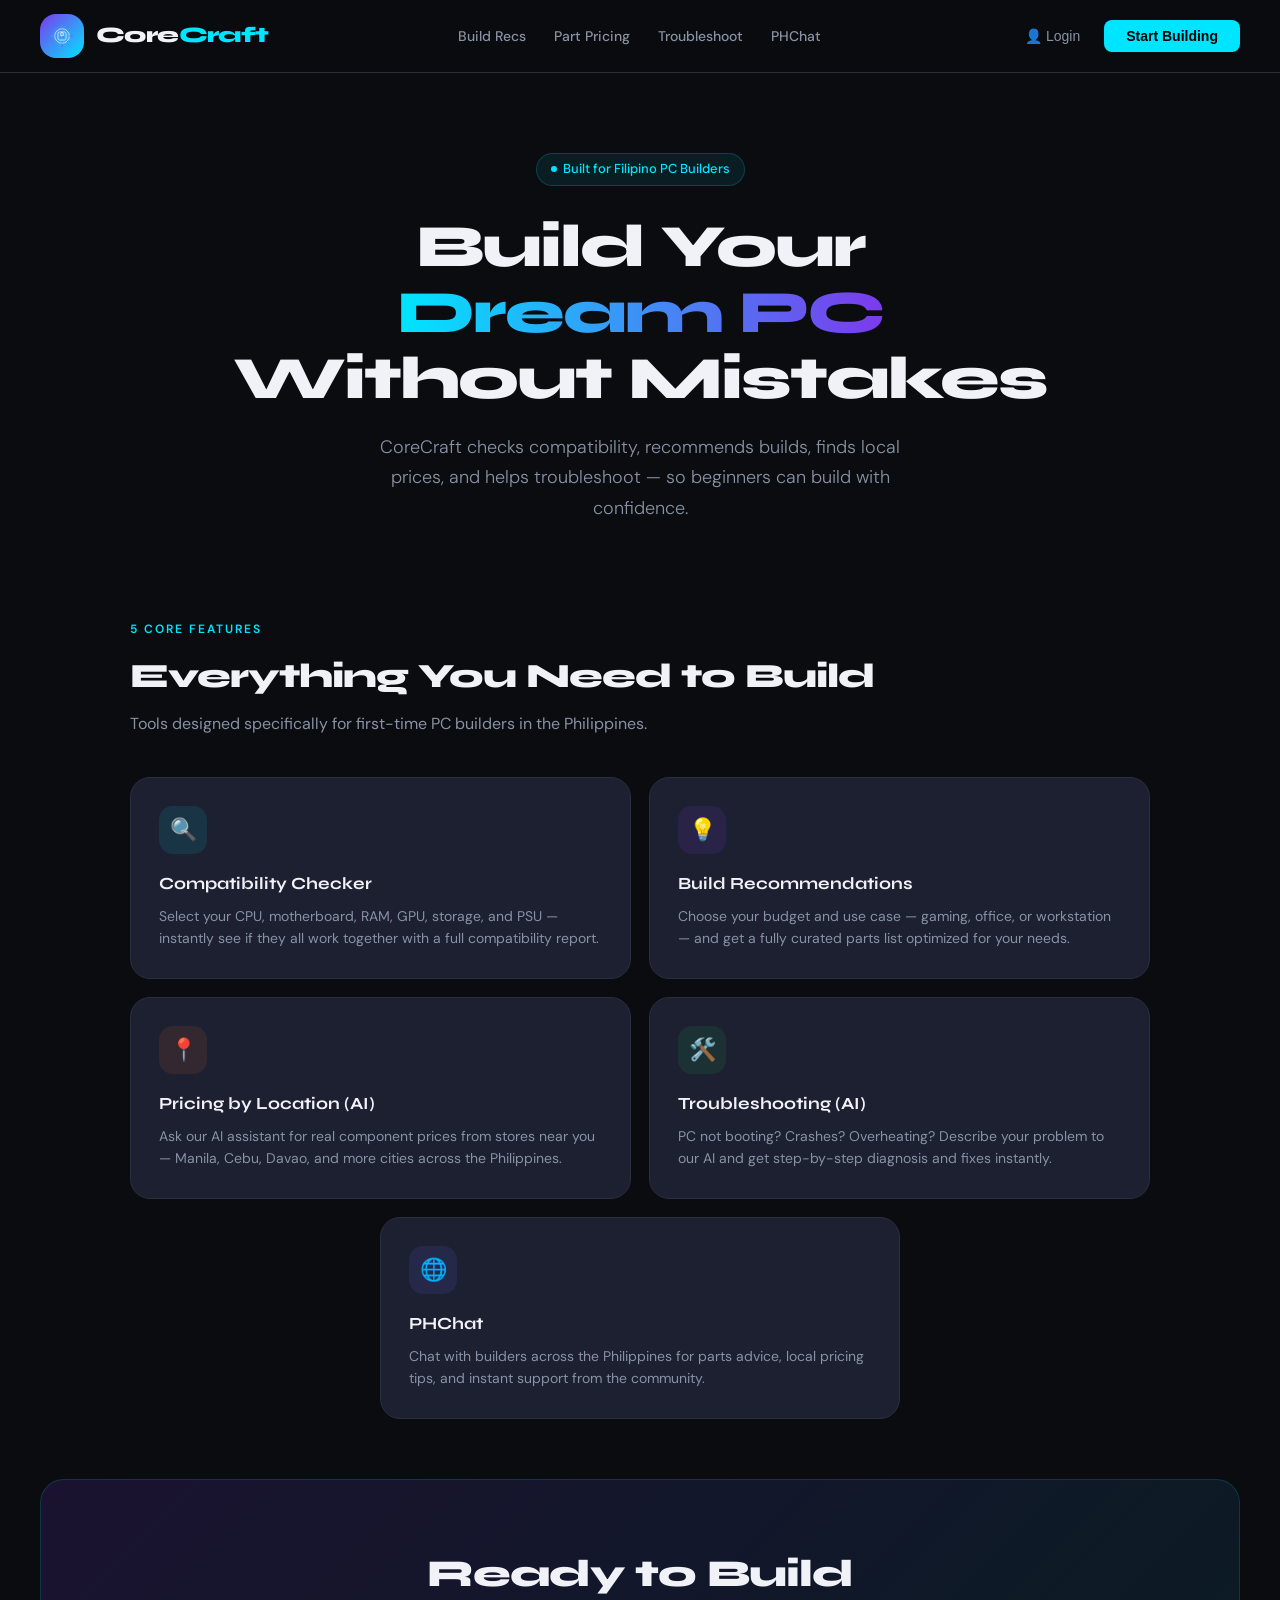
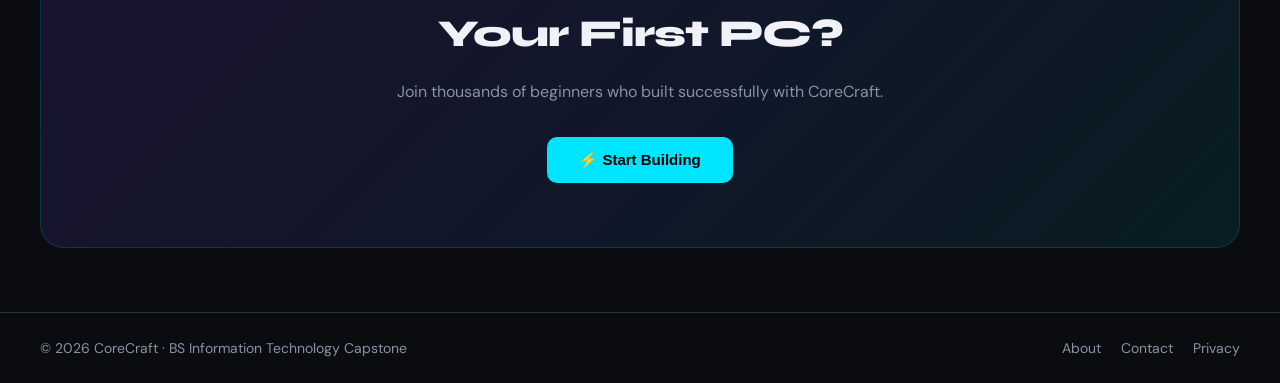
==== Ipeh/index.html @ 80417d63 "initial commit" ====
<!DOCTYPE html>
<html lang="en">
<head>
  <meta charset="UTF-8"/>
  <meta name="viewport" content="width=device-width, initial-scale=1.0"/>
  <title>CoreCraft — Build Your Dream PC</title>
  <link href="https://fonts.googleapis.com/css2?family=Syne:wght@400;600;700;800&family=DM+Sans:wght@300;400;500;600;700&display=swap" rel="stylesheet"/>
  <style>
    *,*::before,*::after{box-sizing:border-box;margin:0;padding:0}
    :root{
      --bg:#0a0c10;--bg2:#1c2030;--bg3:#111827;--bg4:#0f1421;
      --border:#2a2f3e;--cyan:#00e5ff;--purple:#7c3aed;
      --orange:#ff6b35;--green:#22c55e;--text:#f0f2f8;--muted:#8892a4;
    }
    html{scroll-behavior:smooth}
    body{font-family:'DM Sans',sans-serif;background:var(--bg);color:var(--text);min-height:100vh;line-height:1.6;-webkit-text-size-adjust:100%;overflow-x:hidden}

    /* NAV */
    nav{position:sticky;top:0;z-index:50;display:flex;align-items:center;justify-content:space-between;padding:14px 40px;border-bottom:1px solid var(--border);background:rgba(10,12,16,.95);backdrop-filter:blur(20px);-webkit-backdrop-filter:blur(20px)}
    .logo{display:flex;align-items:center;gap:12px;cursor:pointer;text-decoration:none}
    .logo-icon{width:44px;height:44px;border-radius:16px;background:linear-gradient(135deg,var(--purple),var(--cyan));display:flex;align-items:center;justify-content:center;flex-shrink:0}
    .logo-icon svg{width:26px;height:26px}
    .login-logo-icon svg{width:36px;height:36px}
    .logo-text{font-family:'Syne',sans-serif;font-weight:800;font-size:22px;letter-spacing:-.6px;color:var(--text)}
    .logo-text span{color:var(--cyan)}
    nav ul{display:flex;gap:28px;list-style:none}
    nav ul a{color:var(--muted);font-size:14px;font-weight:500;text-decoration:none;transition:color .2s, border-color .2s;cursor:pointer;padding-bottom:6px;border-bottom:2px solid transparent}
    nav ul a:hover{color:var(--text);border-bottom-color:var(--cyan)}
    .nav-actions{display:flex;align-items:center;gap:10px}
    .btn-login{display:flex;align-items:center;gap:6px;color:var(--muted);font-size:14px;font-weight:500;padding:8px 14px;border-radius:8px;background:none;border:none;cursor:pointer;transition:all .2s;white-space:nowrap;position:relative}
    .btn-login:hover{background:#1a1c24;color:var(--text);border-bottom:2px solid var(--cyan)}
    .btn-start{background:var(--cyan);color:#000;font-size:14px;font-weight:600;padding:8px 22px;border-radius:8px;border:none;cursor:pointer;transition:opacity .2s;white-space:nowrap}
    .btn-start:hover{opacity:.9}
    .user-dropdown{position:relative;display:none}
    .user-dropdown.visible{display:flex;align-items:center}
    .user-pill{display:flex;align-items:center;gap:8px;background:rgba(0,229,255,.08);border:1px solid rgba(0,229,255,.2);border-radius:999px;padding:6px 14px 6px 8px;cursor:pointer;transition:all .2s;font-size:14px;font-weight:500;color:var(--cyan);font-family:'DM Sans',sans-serif}
    .user-pill:hover{background:rgba(0,229,255,.15)}
    .user-avatar{width:26px;height:26px;border-radius:50%;background:linear-gradient(135deg,var(--purple),var(--cyan));display:flex;align-items:center;justify-content:center;font-size:12px;font-weight:700;color:#fff;flex-shrink:0}
    .dropdown-menu{position:absolute;top:calc(100% + 10px);right:0;background:var(--bg2);border:1px solid var(--border);border-radius:14px;padding:8px;min-width:200px;z-index:200;box-shadow:0 8px 32px rgba(0,0,0,.4)}
    .dropdown-menu.hidden{display:none}
    .dropdown-header{padding:12px 14px 10px;border-bottom:1px solid var(--border);margin-bottom:6px}
    .dropdown-name{font-weight:700;font-size:14px;color:var(--text)}
    .dropdown-email{font-size:12px;color:var(--muted);margin-top:2px}
    .dropdown-item{display:flex;align-items:center;gap:10px;padding:10px 14px;border-radius:8px;cursor:pointer;font-size:14px;font-weight:500;color:var(--text);background:none;border:none;width:100%;text-align:left;transition:background .2s;font-family:'DM Sans',sans-serif}
    .dropdown-item:hover{background:rgba(255,255,255,.06)}
    .dropdown-item.logout{color:#f87171}
    .dropdown-item.logout:hover{background:rgba(248,113,113,.08)}
    .hamburger{display:none;flex-direction:column;gap:5px;cursor:pointer;background:none;border:none;padding:4px}
    .hamburger span{display:block;width:22px;height:2px;background:var(--text);border-radius:2px;transition:all .3s}
    .mobile-menu{display:none;position:fixed;top:61px;left:0;right:0;bottom:0;background:rgba(10,12,16,.98);z-index:49;flex-direction:column;padding:24px;gap:8px;overflow-y:auto}
    .mobile-menu.open{display:flex}
    .mobile-menu a{color:var(--text);font-size:18px;font-weight:600;padding:14px 0;border-bottom:1px solid var(--border);text-decoration:none;cursor:pointer}
    .mobile-menu-actions{display:flex;gap:10px;margin-top:16px;flex-direction:column}
    .mobile-menu-actions .btn-login{justify-content:center;border:1px solid var(--border);width:100%}
    .mobile-menu-actions .btn-start{width:100%;text-align:center;padding:14px;font-size:16px}
    /* Mobile signed-in button (matches desktop pill) */
    .mobile-signed-btn{display:flex;align-items:center;gap:10px;background:rgba(0,229,255,.08);border:1px solid rgba(0,229,255,.2);border-radius:999px;padding:8px 12px;color:var(--cyan);font-weight:600;cursor:pointer}
    .mobile-signed-avatar{width:32px;height:32px;border-radius:8px;display:flex;align-items:center;justify-content:center;color:#fff;font-weight:700}
    /* Mobile account area styles */
    .mobile-user-header{display:flex;align-items:center;gap:12px;margin:8px 0 14px}
    .mobile-user-avatar{width:40px;height:40px;border-radius:10px;display:flex;align-items:center;justify-content:center;font-weight:700;color:#fff;flex-shrink:0}
    .mobile-user-name{font-weight:700;color:var(--text);font-size:15px}
    .mobile-user-sub{font-size:13px;color:var(--muted)}
    .mobile-user-link{display:block;color:var(--text);font-weight:600;padding:12px 0;border-bottom:1px solid var(--border);text-decoration:none;cursor:pointer}

    /* PAGES */
    .page{display:none}
    .page.active{display:block}
    #page-login{display:none}
    #page-login.active{display:flex}

    /* FOOTER */
    footer{border-top:1px solid var(--border);padding:24px 40px;display:flex;justify-content:space-between;align-items:center;flex-wrap:wrap;gap:12px}
    footer span{color:var(--muted);font-size:14px}
    .footer-links{display:flex;gap:20px;flex-wrap:wrap}
    .footer-links a{color:var(--muted);font-size:14px;text-decoration:none;transition:color .2s}
    .footer-links a:hover{color:var(--text)}

    /* HELPERS */
    .label-tag{font-size:12px;font-weight:600;letter-spacing:2px;color:var(--cyan);text-transform:uppercase;margin-bottom:10px}
    .section-title{font-family:'Syne',sans-serif;font-size:34px;font-weight:800;letter-spacing:-1px;margin-bottom:8px}
    .section-sub{color:var(--muted);font-size:16px;margin-bottom:40px}
    .back-link{color:var(--cyan);font-size:14px;font-weight:500;text-decoration:none;display:inline-flex;align-items:center;gap:6px;transition:color .2s;background:none;border:none;cursor:pointer}
    .back-link:hover{color:var(--text)}
    .card{background:var(--bg2);border:1px solid var(--border);border-radius:20px;transition:border-color .2s}
    .card:hover{border-color:rgba(0,229,255,.3)}
    .badge{display:inline-flex;align-items:center;gap:6px;background:rgba(0,229,255,.08);border:1px solid rgba(0,229,255,.2);color:var(--cyan);padding:5px 14px;border-radius:999px;font-size:13px;font-weight:500}
    .pulse{width:6px;height:6px;background:var(--cyan);border-radius:50%;animation:pulse 1.5s infinite;flex-shrink:0}
    @keyframes pulse{0%,100%{opacity:1}50%{opacity:.4}}
    .grid-2{display:grid;grid-template-columns:1fr 1fr;gap:18px}
    .grid-3{display:grid;grid-template-columns:1fr 1fr 1fr;gap:12px}
    .section-wrap{padding:30px 40px 60px;max-width:1100px;margin:0 auto}

    /* HOME */
    .hero{padding:80px 40px 60px;text-align:center;position:relative;overflow:hidden}
    .hero-title{font-family:'Syne',sans-serif;font-size:60px;font-weight:800;line-height:1.1;letter-spacing:-2px;margin-bottom:20px}
    .hero-title .gradient{background:linear-gradient(90deg,var(--cyan),var(--purple));-webkit-background-clip:text;-webkit-text-fill-color:transparent;background-clip:text}
    .hero-sub{color:var(--muted);font-size:18px;font-weight:300;max-width:560px;margin:0 auto 36px;line-height:1.7}
    .hero-actions{display:flex;gap:14px;justify-content:center;flex-wrap:wrap;margin-bottom:64px}
    .btn-primary{background:var(--cyan);color:#000;padding:14px 32px;border-radius:10px;font-weight:700;font-size:15px;border:none;cursor:pointer;display:inline-flex;align-items:center;gap:8px;transition:opacity .2s}
    .btn-primary:hover{opacity:.88}
    .btn-secondary{background:transparent;color:var(--text);padding:14px 32px;border-radius:10px;font-weight:600;font-size:15px;border:1px solid var(--border);cursor:pointer;transition:all .2s}
    .btn-secondary:hover{border-color:var(--cyan);color:var(--cyan)}
    .stats-grid{display:grid;grid-template-columns:repeat(4,1fr);gap:10px;max-width:800px;margin:0 auto}
    .stat-card{background:var(--bg2);border:1px solid var(--border);border-radius:14px;padding:20px;text-align:left}
    .stat-num{font-family:'Syne',sans-serif;font-size:26px;font-weight:800;color:var(--cyan)}
    .stat-label{color:var(--muted);font-size:13px;margin-top:2px}
    .feature-card{background:var(--bg2);border:1px solid var(--border);border-radius:20px;padding:28px;transition:border-color .2s;text-decoration:none;display:block;color:inherit}
    .feature-card:hover{border-color:rgba(0,229,255,.3)}
    .feature-icon{width:48px;height:48px;border-radius:14px;display:flex;align-items:center;justify-content:center;font-size:22px;margin-bottom:16px;flex-shrink:0}
    .feature-title{font-family:'Syne',sans-serif;font-size:17px;font-weight:700;margin-bottom:8px;color:var(--text)}
    .feature-desc{color:var(--muted);font-size:14px;line-height:1.6}
    .cta-box{background:linear-gradient(135deg,rgba(124,58,237,.15),rgba(0,229,255,.08));border:1px solid rgba(0,229,255,.15);border-radius:24px;padding:64px 40px;text-align:center;margin:0 40px 64px}
    .cta-title{font-family:'Syne',sans-serif;font-size:38px;font-weight:800;letter-spacing:-1px;margin-bottom:14px}

    /* COMPATIBILITY */
    .compat-header{display:flex;align-items:center;justify-content:space-between;margin-bottom:28px;flex-wrap:wrap;gap:12px}
    .compat-status{display:inline-flex;align-items:center;gap:6px;font-size:13px;font-weight:600;color:var(--green);background:rgba(34,197,94,.1);border:1px solid rgba(34,197,94,.25);padding:6px 14px;border-radius:999px}
    .comp-card{background:#181b22;border:1px solid var(--border);border-radius:14px;padding:16px;cursor:pointer;transition:all .2s}
    .comp-card.compatible{border-color:var(--cyan);background:rgba(0,229,255,.06)}
    .comp-card.warning{border-color:var(--orange);background:rgba(255,107,53,.05)}
    .comp-card:hover{background:rgba(0,229,255,.04)}
    .comp-icon{width:38px;height:38px;border-radius:10px;display:flex;align-items:center;justify-content:center;font-size:18px;margin-bottom:10px}
    .comp-name{font-size:13px;color:var(--muted);margin-bottom:4px}
    .comp-value{font-size:13px;font-weight:600}
    .comp-tag{font-size:11px;font-weight:500;margin-top:4px}
    .comp-tag.ok{color:var(--green)}.comp-tag.warn{color:var(--orange)}.comp-tag.empty{color:var(--muted)}
    .compat-grid{display:grid;grid-template-columns:repeat(auto-fit,minmax(260px,1fr));gap:18px}
    .compat-field{background:rgba(255,255,255,.03);border:1px solid rgba(255,255,255,.06);border-radius:20px;padding:20px;transition:transform .2s,background .2s}
    .compat-field:hover{transform:translateY(-1px);background:rgba(255,255,255,.05)}
    .compat-label{display:block;font-size:12px;font-weight:600;color:var(--muted);text-transform:uppercase;letter-spacing:1px;margin-bottom:12px}
    .compat-row{display:flex;gap:12px;align-items:flex-end;flex-wrap:wrap}
    .compat-row input{flex:1 1 0;min-width:0;width:100%;min-height:52px;background:var(--bg3);border:1px solid var(--border);border-radius:14px;padding:14px 16px;color:var(--text);font-size:14px;font-family:'DM Sans',sans-serif;outline:none;transition:border-color .2s}
    .compat-row input:focus{border-color:var(--cyan)}
    .compat-row .compat-btn{white-space:nowrap;flex:0 0 auto;min-width:130px}
    .compat-actions{display:grid;grid-template-columns:repeat(auto-fit,minmax(140px,1fr));gap:12px;margin-bottom:20px}
    .compat-actions button{width:100%}
    .compat-header{display:flex;align-items:center;justify-content:space-between;gap:12px;padding:18px 20px;background:rgba(255,255,255,.03);border:1px solid rgba(255,255,255,.07);border-radius:18px}
    @media(max-width:900px){.compat-actions{grid-template-columns:repeat(2,minmax(140px,1fr))}}
    @media(max-width:580px){.compat-row{flex-direction:column;align-items:stretch}.compat-row .compat-btn{width:100%;white-space:normal}.compat-actions{grid-template-columns:1fr}}
    .btn-gradient{width:100%;background:linear-gradient(90deg,var(--purple),var(--cyan));color:white;border:none;padding:14px;border-radius:12px;font-weight:700;font-size:15px;cursor:pointer;transition:opacity .2s;margin-top:8px;font-family:'DM Sans',sans-serif}
    .btn-gradient:hover{opacity:.9}
    .budget-row{display:flex;align-items:center;justify-content:space-between;padding:14px 0;border-bottom:1px solid var(--border);gap:8px}
    .budget-row:last-of-type{border-bottom:none}
    .budget-item-icon{width:36px;height:36px;border-radius:8px;background:#181b22;display:flex;align-items:center;justify-content:center;font-size:16px;margin-right:14px;flex-shrink:0}
    .budget-item-name{font-size:14px;font-weight:500}
    .budget-item-detail{font-size:12px;color:var(--muted);margin-top:2px}
    .budget-price{font-size:15px;font-weight:700;color:var(--cyan);white-space:nowrap}
    .budget-total{display:flex;justify-content:space-between;align-items:center;padding-top:20px;border-top:1px solid var(--border);margin-top:8px;gap:8px}
    .budget-total-label{font-family:'Syne',sans-serif;font-size:16px;font-weight:700}
    .budget-total-price{font-family:'Syne',sans-serif;font-size:24px;font-weight:800;color:var(--cyan)}

    /* BUILD RECOMMENDATION */
    .build-tabs{display:flex;gap:10px;flex-wrap:wrap;margin-bottom:28px}
    .build-tab{padding:10px 20px;border-radius:10px;border:1px solid var(--border);background:transparent;color:var(--muted);font-size:14px;font-weight:600;cursor:pointer;transition:all .2s;font-family:'DM Sans',sans-serif}
    .build-tab.active{background:var(--cyan);color:#000;border-color:var(--cyan)}
    .build-tab:hover:not(.active){border-color:var(--cyan);color:var(--cyan)}
    .build-card{background:var(--bg2);border:1px solid var(--border);border-radius:20px;padding:28px;margin-bottom:20px}
    .build-card-header{display:flex;align-items:center;justify-content:space-between;margin-bottom:20px;flex-wrap:wrap;gap:12px}
    .build-card-title{font-family:'Syne',sans-serif;font-size:20px;font-weight:700}
    .build-price-tag{background:rgba(0,229,255,.1);border:1px solid rgba(0,229,255,.25);color:var(--cyan);padding:6px 16px;border-radius:999px;font-size:14px;font-weight:700}
    .build-parts{display:grid;grid-template-columns:repeat(auto-fill,minmax(200px,1fr));gap:12px;margin-bottom:20px}
    .idea-card{background:var(--bg3);border:1px solid var(--border);border-radius:18px;padding:20px;margin-bottom:16px}
    .idea-card-title{font-family:'Syne',sans-serif;font-size:16px;font-weight:700;margin-bottom:6px}
    .idea-card-meta{font-size:13px;color:var(--muted);margin-bottom:12px}
    .idea-card-desc{font-size:14px;line-height:1.7;color:var(--text)}
    .build-part{background:var(--bg3);border:1px solid var(--border);border-radius:12px;padding:14px;display:flex;align-items:center;gap:12px}
    .build-part-icon{font-size:20px;flex-shrink:0}
    .build-part-cat{font-size:11px;color:var(--muted);font-weight:600;text-transform:uppercase;letter-spacing:1px}
    .build-part-name{font-size:13px;font-weight:600;margin-top:2px}
    .build-part-price{font-size:12px;color:var(--cyan);margin-top:2px}
    .build-use-btn{background:linear-gradient(90deg,var(--purple),var(--cyan));color:white;border:none;padding:12px 24px;border-radius:10px;font-weight:700;font-size:14px;cursor:pointer;transition:opacity .2s;font-family:'DM Sans',sans-serif}
    .build-use-btn:hover{opacity:.9}
    .compat-grid{display:grid;grid-template-columns:1fr 1fr;gap:16px}
    .compat-row{display:flex;gap:10px;align-items:center;flex-wrap:wrap}
    .compat-row input{flex:1 1 200px;min-width:0}
    .compat-row .compat-btn{white-space:nowrap;flex:0 0 auto}
    @media(max-width:768px){
      .compat-grid{grid-template-columns:1fr}
      .compat-row{flex-direction:column;align-items:stretch}
      .compat-row .compat-btn{width:100%;white-space:normal}
    }
    .perf-bars{display:flex;flex-direction:column;gap:10px;margin-top:20px}
    .perf-row{display:flex;align-items:center;gap:12px}
    .perf-label{font-size:12px;color:var(--muted);width:80px;flex-shrink:0}
    .perf-track{flex:1;height:8px;background:var(--border);border-radius:4px;overflow:hidden}
    .perf-fill{height:100%;border-radius:4px;background:linear-gradient(90deg,var(--purple),var(--cyan));transition:width .5s ease}
    .perf-val{font-size:12px;color:var(--cyan);font-weight:600;width:36px;text-align:right;flex-shrink:0}

    /* AI CHAT (shared) */
    .ai-page-wrap{max-width:900px;margin:0 auto}
    .chat-wrap{background:var(--bg2);border:1px solid var(--border);border-radius:20px;overflow:hidden}
    .chat-messages{height:420px;overflow-y:auto;padding:20px;display:flex;flex-direction:column;gap:16px}
    .chat-messages::-webkit-scrollbar{width:4px}
    .chat-messages::-webkit-scrollbar-track{background:transparent}
    .chat-messages::-webkit-scrollbar-thumb{background:var(--border);border-radius:4px}
    .msg{display:flex;max-width:85%}
    .msg.user{align-self:flex-end}.msg.ai,.msg.other{align-self:flex-start}
    .msg-bubble{border-radius:14px;padding:12px 16px;font-size:14px;line-height:1.6;white-space:pre-line}
    .msg.user .msg-bubble{background:linear-gradient(135deg,var(--purple),var(--cyan));color:white}
    .msg.ai .msg-bubble,.msg.other .msg-bubble{background:var(--bg3);color:var(--text)}
    .ai-header{display:flex;align-items:center;gap:8px;margin-bottom:8px}
    .ai-avatar{width:24px;height:24px;border-radius:50%;background:linear-gradient(135deg,var(--cyan),var(--purple));display:flex;align-items:center;justify-content:center;font-size:12px;flex-shrink:0}
    .ai-label{font-size:12px;color:var(--muted);font-weight:600}
    .typing-dots{display:flex;gap:4px;align-items:center;padding:4px 0}
    .dot{width:8px;height:8px;background:var(--cyan);border-radius:50%;animation:bounce .8s infinite}
    .dot:nth-child(2){animation-delay:.15s}.dot:nth-child(3){animation-delay:.3s}
    @keyframes bounce{0%,80%,100%{transform:translateY(0)}40%{transform:translateY(-6px)}}
    .quick-bar{padding:12px 20px;border-top:1px solid var(--border);background:var(--bg3)}
    .quick-label{font-size:12px;color:var(--muted);font-weight:600;margin-bottom:8px}
    .quick-btns{display:flex;gap:8px;flex-wrap:wrap}
    .quick-btn{padding:6px 12px;background:#0f1421;border:1px solid var(--border);border-radius:999px;font-size:12px;font-weight:500;color:var(--cyan);cursor:pointer;transition:all .2s;font-family:'DM Sans',sans-serif}
    .quick-btn:hover{background:#1e2d4a}
    .chat-input-wrap{padding:14px;border-top:1px solid var(--border);background:var(--bg4)}
    .chat-row{display:flex;gap:10px;align-items:flex-end}
    .chat-textarea{flex:1;background:var(--bg3);border:1px solid var(--border);border-radius:10px;padding:10px 14px;color:var(--text);font-size:14px;resize:none;font-family:'DM Sans',sans-serif;transition:border-color .2s;outline:none}
    .chat-textarea:focus{border-color:var(--cyan)}
    .chat-textarea::placeholder{color:var(--muted)}
    /* Build idea chat card styles */
    .idea-card-chat{max-width:520px}
    .idea-card-chat .comp-grid{display:grid;grid-template-columns:1fr 1fr;gap:8px;margin-top:10px;border-top:1px solid rgba(255,255,255,0.12);padding-top:10px}
    .idea-card-chat .comp-item{font-size:13px;color:rgba(255,255,255,0.95);padding:8px 10px;border-radius:10px;background:rgba(255,255,255,0.08)}
    .idea-card-chat .comp-item strong{display:block;font-size:12px;color:rgba(255,255,255,0.8);font-weight:700;margin-bottom:6px}
    .idea-card-chat .comp-grid .comp-item:nth-child(odd){border-right:1px solid rgba(255,255,255,0.16);padding-right:14px}
    .idea-card-chat .idea-votes{display:flex;gap:8px;justify-content:flex-end;margin-top:12px}
    .idea-card-chat .idea-bullet-list{margin-top:10px;padding-left:18px;color:rgba(255,255,255,0.95);font-size:14px;line-height:1.6}
    .idea-card-chat .idea-bullet-list li{margin-bottom:6px;list-style:disc inside}
    @media(max-width:600px){.idea-card-chat .comp-grid{grid-template-columns:1fr}.idea-card-chat .comp-grid .comp-item:nth-child(odd){border-right:none;padding-right:8px}}
    .msg.user .msg-bubble{margin-left:auto}
    .idea-card-chat{margin:8px 6px}
    .idea-card-chat .comp-grid{column-gap:12px}
    .idea-card-chat .comp-item.empty{background:transparent;border:none;padding:6px 8px;opacity:0}
    .send-btn{background:linear-gradient(135deg,var(--purple),var(--cyan));color:white;padding:10px 20px;border-radius:10px;border:none;font-weight:700;font-size:14px;cursor:pointer;transition:opacity .2s;white-space:nowrap;font-family:'DM Sans',sans-serif}
    .send-btn:disabled{opacity:.4;cursor:not-allowed}
    .send-btn:not(:disabled):hover{opacity:.9}
    .ai-info-cards{display:grid;grid-template-columns:repeat(3,1fr);gap:16px;margin-top:28px}
    .ai-info-card{background:var(--bg2);border:1px solid var(--border);border-radius:14px;padding:20px;text-align:center}
    .ai-info-emoji{font-size:24px;margin-bottom:8px}
    .ai-info-num{font-family:'Syne',sans-serif;font-size:18px;font-weight:700;color:var(--cyan)}
    .ai-info-sub{font-size:12px;color:var(--muted)}

    /* MODAL */
    .modal-overlay{display:none;position:fixed;inset:0;background:rgba(0,0,0,.75);z-index:100;align-items:center;justify-content:center;padding:16px}
    .modal-overlay.open{display:flex}
    .modal-box{background:var(--bg2);border:1px solid var(--border);border-radius:20px;padding:28px;max-width:500px;width:100%;max-height:90vh;overflow-y:auto}

    /* Responsive tweaks for Build Idea modal and cards */
    .idea-components-grid select,.idea-components-grid input{width:100%;box-sizing:border-box}
    .idea-components-grid{grid-template-columns:1fr 1fr;gap:10px}
    .idea-card{padding:18px}
    .idea-badge{font-size:12px;padding:6px 10px;border-radius:999px;background:rgba(255,255,255,.03);border:1px solid var(--border);color:var(--muted);font-weight:700}
    .idea-card-title{font-size:16px}
    @media(max-width:600px){
      .idea-components-grid{grid-template-columns:1fr}
      .modal-box{padding:18px;margin:12px}
      .idea-card{padding:14px}
      .idea-card-title{font-size:15px}
      .idea-card-desc{font-size:13px}
      .chat-textarea{font-size:14px;padding:10px}
    }
    .modal-title{font-family:'Syne',sans-serif;font-size:20px;font-weight:800;margin-bottom:16px}
    .modal-result-ok{color:var(--green)}.modal-result-warn{color:var(--orange)}
    .modal-item{padding:10px 0;border-bottom:1px solid var(--border);display:flex;align-items:center;gap:10px;font-size:14px;flex-wrap:wrap}
    .modal-item:last-child{border-bottom:none}
    .modal-close{margin-top:20px;width:100%;padding:12px;border-radius:10px;background:var(--cyan);color:#000;font-weight:700;border:none;cursor:pointer;font-size:15px;font-family:'DM Sans',sans-serif}

    /* LOGIN */
    #page-login{background:#0a0a0f;min-height:100vh;align-items:center;justify-content:center;padding:48px 16px;position:relative;overflow:hidden}
    .login-bg-blob{position:absolute;border-radius:50%;filter:blur(80px);pointer-events:none}
    .blob1{width:380px;height:380px;background:rgba(0,229,255,.08);top:80px;left:40px;animation:pulse 3s infinite}
    .blob2{width:380px;height:380px;background:rgba(124,58,237,.1);bottom:80px;right:40px;animation:pulse 3s 1s infinite}
    .login-grid{position:absolute;inset:0;opacity:.15;background-image:linear-gradient(rgba(6,182,212,.1) 1px,transparent 1px),linear-gradient(90deg,rgba(6,182,212,.1) 1px,transparent 1px);background-size:50px 50px;pointer-events:none}
    .login-card-wrap{position:relative;z-index:10;width:100%;max-width:440px}
    .login-brand{text-align:center;margin-bottom:32px}
    .login-logo{display:inline-flex;align-items:center;gap:10px;margin-bottom:12px}
    .login-logo-icon{display:inline-flex;align-items:center;justify-content:center;width:46px;height:46px;border-radius:14px;background:linear-gradient(135deg,var(--purple),var(--cyan));flex-shrink:0}
    .login-logo-icon svg{width:34px;height:34px}
    .login-logo-text{font-family:'Syne',sans-serif;font-size:32px;font-weight:800;background:linear-gradient(90deg,var(--cyan),var(--purple));-webkit-background-clip:text;-webkit-text-fill-color:transparent;background-clip:text}
    .login-tagline{color:#9ca3af;font-size:14px}
    .login-box{background:linear-gradient(135deg,rgba(17,24,39,.9),rgba(3,7,18,.9));backdrop-filter:blur(20px);-webkit-backdrop-filter:blur(20px);border-radius:16px;border:1px solid rgba(0,229,255,.2);box-shadow:0 25px 60px rgba(0,0,0,.5);overflow:hidden}
    .login-tabs{display:flex;border-bottom:1px solid #1f2937}
    .login-tab{flex:1;padding:16px;font-size:14px;font-weight:500;border:none;background:none;cursor:pointer;transition:all .2s;color:#6b7280;font-family:'DM Sans',sans-serif}
    .login-tab.active-tab{color:var(--cyan);background:rgba(0,229,255,.08);border-bottom:2px solid var(--cyan)}
    .login-tab.active-signup{color:#c084fc;background:rgba(192,132,252,.08);border-bottom:2px solid #c084fc}
    .login-form{padding:28px}
    .form-group{margin-bottom:18px}
    .form-label{display:block;font-size:14px;font-weight:500;color:#d1d5db;margin-bottom:8px}
    .input-wrap{position:relative}
    .input-icon{position:absolute;left:12px;top:50%;transform:translateY(-50%);font-size:16px;color:#6b7280;pointer-events:none}
    .form-input{width:100%;padding:12px 16px 12px 40px;background:rgba(3,7,18,.5);border:1px solid #374151;border-radius:8px;color:white;font-size:16px;font-family:'DM Sans',sans-serif;outline:none;transition:all .2s}
    .form-input::placeholder{color:#6b7280}
    .form-input:focus{border-color:var(--cyan);box-shadow:0 0 0 3px rgba(0,229,255,.1)}
    .form-input.signup-focus:focus{border-color:#a855f7;box-shadow:0 0 0 3px rgba(168,85,247,.1)}
    .pw-toggle{position:absolute;right:12px;top:50%;transform:translateY(-50%);background:none;border:none;cursor:pointer;color:#6b7280;font-size:16px;transition:color .2s;padding:4px}
    .pw-toggle:hover{color:#d1d5db}
    .remember-row{display:flex;justify-content:space-between;align-items:center;font-size:14px;margin-bottom:18px;flex-wrap:wrap;gap:8px}
    .remember-label{display:flex;align-items:center;gap:8px;cursor:pointer;color:#9ca3af}
    .forgot-btn{background:none;border:none;color:var(--cyan);cursor:pointer;font-size:14px;transition:color .2s}
    .forgot-btn:hover{color:#67e8f9}
    .submit-btn{width:100%;padding:14px;border-radius:8px;border:none;font-weight:600;font-size:16px;color:white;cursor:pointer;transition:all .2s;font-family:'DM Sans',sans-serif}
    .submit-login{background:linear-gradient(90deg,#0891b2,#2563eb);box-shadow:0 4px 20px rgba(0,229,255,.25)}
    .submit-login:hover{box-shadow:0 4px 30px rgba(0,229,255,.4)}
    .submit-signup{background:linear-gradient(90deg,#9333ea,#db2777);box-shadow:0 4px 20px rgba(147,51,234,.25)}
    .submit-signup:hover{box-shadow:0 4px 30px rgba(147,51,234,.4)}
    .divider{display:flex;align-items:center;gap:16px;margin:20px 0}
    .divider-line{flex:1;height:1px;background:#1f2937}
    .divider-text{color:#6b7280;font-size:13px;white-space:nowrap}
    .social-grid{display:grid;grid-template-columns:1fr 1fr;gap:12px}
    .social-btn{padding:10px 16px;background:rgba(3,7,18,.5);border:1px solid #374151;border-radius:8px;color:#d1d5db;font-size:13px;cursor:pointer;display:flex;align-items:center;justify-content:center;gap:8px;transition:all .2s;font-family:'DM Sans',sans-serif}
    .social-btn:hover{background:#111827;border-color:#4b5563}
    .login-footer{text-align:center;margin-top:24px;font-size:14px}
    .login-status{margin-top:14px;padding:10px 12px;border-radius:8px;font-size:13px;display:none}
    .login-status.error{display:block;background:rgba(248,113,113,.12);color:#fecaca;border:1px solid rgba(248,113,113,.25)}
    .login-status.success{display:block;background:rgba(34,197,94,.12);color:#bbf7d0;border:1px solid rgba(34,197,94,.25)}
    .security-note{margin-top:12px;font-size:12px;color:#9ca3af;text-align:center}
    .form-input.invalid{border-color:#f87171;box-shadow:0 0 0 3px rgba(248,113,113,.12)}
    .hidden-field{display:none}

    /* RESPONSIVE */
    @media(max-width:768px){
      nav{padding:14px 20px}
      nav ul,.nav-actions{display:none}
      .hamburger{display:flex}
      .hero{padding:50px 20px 40px}
      .hero-title{font-size:38px;letter-spacing:-1px}
      .hero-sub{font-size:16px}
      .hero-actions{margin-bottom:40px}
      .btn-primary,.btn-secondary{width:100%;justify-content:center}
      .stats-grid{grid-template-columns:repeat(2,1fr);gap:8px}
      .stat-card{padding:14px 12px}
      .stat-num{font-size:20px}
      .section-wrap{padding:24px 20px 48px}
      .section-title{font-size:26px}
      .section-sub{font-size:15px;margin-bottom:28px}
      .grid-2{grid-template-columns:1fr}
      .grid-3{grid-template-columns:1fr 1fr}
      .cta-box{margin:0 20px 48px;padding:40px 24px}
      .cta-title{font-size:28px}
      footer{padding:20px;flex-direction:column;align-items:flex-start}
      .chat-messages{height:300px}
      .ai-info-cards{grid-template-columns:1fr 1fr}
      .build-parts{grid-template-columns:1fr}
      #page-login{padding:30px 16px}
      .login-logo-text{font-size:26px}
      .login-form{padding:20px}
    }
    @media(max-width:480px){
      .hero-title{font-size:30px}
      .stats-grid{grid-template-columns:1fr 1fr}
      .stat-num{font-size:18px}
      .grid-3{grid-template-columns:1fr 1fr}
      .ai-info-cards{grid-template-columns:1fr}
      #components-grid{grid-template-columns:1fr!important}
      .social-grid{grid-template-columns:1fr}
      .cta-title{font-size:24px}
      .chat-row{flex-direction:column;align-items:stretch}
      .send-btn{width:100%}
    }
    @media(max-width:360px){
      .hero-title{font-size:26px}
      nav{padding:12px 14px}
      .logo-text{font-size:17px}
    }
  </style>
</head>
<body>

<!-- NAV -->
<nav>
  <a class="logo" onclick="showPage('home')">
    <div class="logo-icon"><svg viewBox="0 0 64 64" fill="none" xmlns="http://www.w3.org/2000/svg"><defs><linearGradient id="logoGrad" x1="0" y1="0" x2="1" y2="1"><stop offset="0%" stop-color="#00e5ff"/><stop offset="100%" stop-color="#7c3aed"/></linearGradient></defs><circle cx="32" cy="32" r="26" fill="rgba(0,229,255,.08)"/><circle cx="32" cy="32" r="18" fill="rgba(255,255,255,.05)" stroke="white" stroke-width="1.6"/><path d="M32 6v8M32 50v8M6 32h8M50 32h8M16.97 16.97l5.66 5.66M41.37 41.37l5.66 5.66M16.97 47.03l5.66-5.66M41.37 22.63l5.66-5.66" stroke="url(#logoGrad)" stroke-width="1.8" stroke-linecap="round"/><rect x="22" y="22" width="20" height="20" rx="4" fill="rgba(0,229,255,.15)" stroke="white" stroke-width="1.6"/><path d="M28 28h8v8h-8z" fill="url(#logoGrad)" opacity=".7"/><path d="M32 24c-3 0-4 1.5-4 4s1.5 4 4 4 4-1.5 4-4-1-4-4-4z" stroke="white" stroke-width="1.6" fill="none" stroke-linecap="round"/><path d="M31 30h4" stroke="white" stroke-width="1.6" stroke-linecap="round"/></svg></div>
    <div class="logo-text">Core<span>Craft</span></div>
  </a>
  <ul>
    <li><a onclick="showPage('build')">Build Recs</a></li>
    <li><a onclick="showPage('pricing')">Part Pricing</a></li>
    <li><a onclick="showPage('troubleshoot')">Troubleshoot</a></li>
    <li><a onclick="showPage('PHchat')">PHChat</a></li>
  </ul>
  <div class="nav-actions">
    <button class="btn-login" id="nav-login-btn" onclick="showPage('login')">👤 Login</button>
    <div class="user-dropdown" id="user-dropdown">
      <button class="user-pill" onclick="toggleDropdown()" id="user-pill">
        <div class="user-avatar" id="user-avatar">J</div>
        <span id="user-displayname">Juan</span> ▾
      </button>
      <div class="dropdown-menu hidden" id="dropdown-menu">
        <div class="dropdown-header">
          <div class="dropdown-name" id="dropdown-name">Juan Dela Cruz</div>
          <div class="dropdown-email" id="dropdown-email">juan@example.com</div>
        </div>
        <button class="dropdown-item" onclick="showPage('profile');closeDropdown()">👤 My Profile</button>
        <button class="dropdown-item logout" onclick="handleLogout()">🚪 Log Out</button>
      </div>
    </div>
    <button class="btn-start" onclick="showPage('compatibility')">Start Building</button>
  </div>
  <button class="hamburger" onclick="toggleMenu()" id="hamburger" aria-label="Menu">
    <span></span><span></span><span></span>
  </button>
</nav>

<!-- Mobile Menu -->
<div class="mobile-menu" id="mobile-menu">
  <a onclick="showPage('build');closeMenu()">💡 Build Recommendations</a>
  <a onclick="showPage('pricing');closeMenu()">📍 Part Pricing by Location</a>
  <a onclick="showPage('troubleshoot');closeMenu()">🛠️ Troubleshooting</a>
  <a onclick="showPage('PHchat');closeMenu()">🌐 PHChat</a>
  <div class="mobile-menu-actions">
    <button class="btn-login" onclick="showPage('login');closeMenu()">👤 Login</button>
    <button class="btn-start" onclick="showPage('compatibility');closeMenu()">⚡ Start Building</button>
  </div>
</div>
<!-- ===== HOME ===== -->
<div id="page-home" class="page active">
  <div class="hero">
    <div class="badge" style="margin-bottom:28px;"><span class="pulse"></span> Built for Filipino PC Builders</div>
    <h1 class="hero-title">Build Your<br><span class="gradient">Dream PC</span><br>Without Mistakes</h1>
    <p class="hero-sub">CoreCraft checks compatibility, recommends builds, finds local prices, and helps troubleshoot — so beginners can build with confidence.</p>
  </div>

  <div class="section-wrap" style="padding-top:0">
    <div class="label-tag">5 Core Features</div>
    <div class="section-title">Everything You Need to Build</div>
    <div class="section-sub">Tools designed specifically for first-time PC builders in the Philippines.</div>
    <div class="grid-2">
      <div class="feature-card">
        <div class="feature-icon" style="background:rgba(0,229,255,.1)">🔍</div>
        <div class="feature-title">Compatibility Checker</div>
        <div class="feature-desc">Select your CPU, motherboard, RAM, GPU, storage, and PSU — instantly see if they all work together with a full compatibility report.</div>
      </div>
      <div class="feature-card">
        <div class="feature-icon" style="background:rgba(124,58,237,.12)">💡</div>
        <div class="feature-title">Build Recommendations</div>
        <div class="feature-desc">Choose your budget and use case — gaming, office, or workstation — and get a fully curated parts list optimized for your needs.</div>
      </div>
      <div class="feature-card">
        <div class="feature-icon" style="background:rgba(255,107,53,.1)">📍</div>
        <div class="feature-title">Pricing by Location (AI)</div>
        <div class="feature-desc">Ask our AI assistant for real component prices from stores near you — Manila, Cebu, Davao, and more cities across the Philippines.</div>
      </div>
      <div class="feature-card">
        <div class="feature-icon" style="background:rgba(34,197,94,.1)">🛠️</div>
        <div class="feature-title">Troubleshooting (AI)</div>
        <div class="feature-desc">PC not booting? Crashes? Overheating? Describe your problem to our AI and get step-by-step diagnosis and fixes instantly.</div>
      </div>
      <div class="feature-card" style="grid-column:1/-1;justify-self:center;max-width:520px">
        <div class="feature-icon" style="background:rgba(99,102,241,.12)">🌐</div>
        <div class="feature-title">PHChat</div>
        <div class="feature-desc">Chat with builders across the Philippines for parts advice, local pricing tips, and instant support from the community.</div>
      </div>
    </div>
  </div>

  <div class="cta-box">
    <div class="cta-title">Ready to Build<br>Your First PC?</div>
    <p style="color:var(--muted);margin-bottom:32px;">Join thousands of beginners who built successfully with CoreCraft.</p>
    <button class="btn-primary" onclick="showPage('compatibility')">⚡ Start Building</button>
  </div>

  <footer>
    <span>© 2026 CoreCraft · BS Information Technology Capstone</span>
    <div class="footer-links"><a href="about.html">About</a><a href="contact.html">Contact</a><a href="privacy.html">Privacy</a></div>
  </footer>
</div>

<!-- ===== COMPATIBILITY ===== -->
<div id="page-compatibility" class="page">
  <div class="section-wrap" style="padding-top:20px">
    <div style="display:flex;align-items:center;justify-content:space-between;flex-wrap:wrap;gap:12px;margin-bottom:28px">
      <button class="back-link" onclick="showPage('home')">← Back to Home</button>
      <div style="background:linear-gradient(135deg,#00e5ff,#7c3aed);color:white;padding:6px 14px;border-radius:999px;font-size:12px;font-weight:600">Powered by Claude AI</div>
    </div>
    <div style="margin-bottom:32px">
      <div style="display:flex;align-items:center;gap:12px;margin-bottom:12px">
        <div style="width:40px;height:40px;border-radius:50%;background:linear-gradient(135deg,#00e5ff,#7c3aed);display:flex;align-items:center;justify-content:center;font-size:20px">🤖</div>
        <div style="font-family:'Syne',sans-serif;font-size:28px;font-weight:800">AI Compatibility Checker</div>
      </div>
      <p style="color:var(--muted);font-size:15px;line-height:1.6;margin-top:12px">Enter your PC parts below — the AI will analyze socket compatibility, power requirements, RAM support, and suggest fixes if anything's wrong.</p>
    </div>

    <div class="card" style="padding:32px;margin-bottom:24px">
        <div class="compat-grid" style="margin-bottom:20px">
        <div class="compat-field">
          <label class="compat-label">CPU</label>
          <div class="compat-row">
            <input type="text" id="compat-cpu" placeholder="e.g. Intel Core i5-13400F, AMD Ryzen 5 7600X" onkeydown="if(event.key==='Enter')runCompatCheck()" />
            <button type="button" class="btn-secondary compat-btn" onclick="openComponentSelector('cpu')">Pick CPU</button>
          </div>
        </div>
        <div class="compat-field">
          <label class="compat-label">Motherboard</label>
          <div class="compat-row">
            <input type="text" id="compat-mb" placeholder="e.g. MSI B760M Mortar, ASUS ROG Strix B650-A" onkeydown="if(event.key==='Enter')runCompatCheck()" />
            <button type="button" class="btn-secondary compat-btn" onclick="openComponentSelector('motherboard')">Pick MB</button>
          </div>
        </div>
        <div class="compat-field">
          <label class="compat-label">RAM</label>
          <div class="compat-row">
            <input type="text" id="compat-ram" placeholder="e.g. 16GB DDR5 5200MHz, 32GB DDR4 3600MHz" onkeydown="if(event.key==='Enter')runCompatCheck()" />
            <button type="button" class="btn-secondary compat-btn" onclick="openComponentSelector('ram')">Pick RAM</button>
          </div>
        </div>
        <div class="compat-field">
          <label class="compat-label">GPU</label>
          <div class="compat-row">
            <input type="text" id="compat-gpu" placeholder="e.g. RTX 4060, RX 7600, or None (iGPU)" onkeydown="if(event.key==='Enter')runCompatCheck()" />
            <button type="button" class="btn-secondary compat-btn" onclick="openComponentSelector('gpu')">Pick GPU</button>
          </div>
        </div>
        <div class="compat-field">
          <label class="compat-label">Storage</label>
          <div class="compat-row">
            <input type="text" id="compat-storage" placeholder="e.g. 1TB NVMe Gen4 SSD, 2TB HDD" onkeydown="if(event.key==='Enter')runCompatCheck()" />
            <button type="button" class="btn-secondary compat-btn" onclick="openComponentSelector('storage')">Pick Storage</button>
          </div>
        </div>
        <div class="compat-field">
          <label class="compat-label">PSU</label>
          <div class="compat-row">
            <input type="text" id="compat-psu" placeholder="e.g. Corsair 650W 80+ Gold, Seasonic 750W" onkeydown="if(event.key==='Enter')runCompatCheck()" />
            <button type="button" class="btn-secondary compat-btn" onclick="openComponentSelector('psu')">Pick PSU</button>
          </div>
        </div>
        <div class="compat-field" style="grid-column:1/-1">
          <label class="compat-label">PC Case (Optional)</label>
          <div class="compat-row">
            <input type="text" id="compat-case" placeholder="e.g. Lian Li Lancool 216, NZXT H510" onkeydown="if(event.key==='Enter')runCompatCheck()" />
          </div>
        </div>
      </div>
      <div class="compat-actions">
        <button class="btn-gradient" onclick="runCompatCheck()">🤖 Check with AI</button>
        <button class="btn-secondary" onclick="saveCurrentBuild()">💾 Save Build</button>
        <button class="btn-secondary" onclick="openLoadBuildsModal()">📂 Saved Builds</button>
      </div>
      <div class="compat-header" style="margin-top:24px">
        <div class="compat-status" id="compat-status">✓ 0 of 6 Parts Compatible</div>
      </div>
      <div id="components-grid" class="grid-3" style="margin-top:24px;grid-template-columns:repeat(auto-fit,minmax(150px,1fr));"></div>
      <div id="budget-list" style="margin-top:20px"></div>
    </div>

    <div class="label-tag">AI Compatibility Assistant</div>
    <div class="section-title" style="font-size:24px">Ask About Your Build</div>
    <div class="section-sub">Get AI-powered recommendations, compatibility explanations, and part suggestions.</div>
    <div class="ai-page-wrap">
      <div class="chat-wrap">
        <div class="chat-messages" id="compat-messages"></div>
        <div class="quick-bar">
          <div class="quick-label">Quick Questions:</div>
          <div class="quick-btns">
            <button class="quick-btn" onclick="setInput('compat','What CPU is compatible with my motherboard?')">CPU Socket Guide</button>
            <button class="quick-btn" onclick="setInput('compat','What RAM type do I need?')">RAM Type Guide</button>
            <button class="quick-btn" onclick="setInput('compat','What PSU wattage should I get?')">PSU Sizing</button>
            <button class="quick-btn" onclick="setInput('compat','Is my GPU power requirement OK?')">GPU Power Check</button>
            <button class="quick-btn" onclick="setInput('compat','Recommend a compatible build')">Recommend a build</button>
          </div>
        </div>
        <div class="chat-input-wrap">
          <div class="chat-row">
            <textarea id="compat-input" class="chat-textarea" rows="2" placeholder="Ask about compatibility, recommendations, or your build..." onkeydown="handleKey(event,'compat')"></textarea>
            <button class="send-btn" id="compat-send" onclick="sendChat('compat')">Send</button>
          </div>
        </div>
      </div>
      <div class="ai-info-cards">
        <div class="ai-info-card"><div class="ai-info-emoji">🔍</div><div class="ai-info-num">Analysis</div><div class="ai-info-sub">Deep compatibility checks</div></div>
        <div class="ai-info-card"><div class="ai-info-emoji">💡</div><div class="ai-info-num">Suggestions</div><div class="ai-info-sub">Smart recommendations</div></div>
        <div class="ai-info-card"><div class="ai-info-emoji">⚡</div><div class="ai-info-num">Instant</div><div class="ai-info-sub">AI answers fast</div></div>
      </div>
    </div>
  </div>
  <footer>
    <span>© 2026 CoreCraft · BS Information Technology Capstone</span>
    <div class="footer-links"><a href="about.html">About</a><a href="contact.html">Contact</a><a href="privacy.html">Privacy</a></div>
  </footer>
</div>

<!-- ===== BUILD RECOMMENDATIONS ===== -->
<div id="page-build" class="page">
  <div class="section-wrap" style="padding-top:20px">
    <button class="back-link" onclick="showPage('home')" style="margin-bottom:28px">← Back to Home</button>
    <div class="label-tag">Feature 2</div>
    <div class="section-title">Build Recommendations</div>
    <div class="section-sub">Curated PC builds for every budget and purpose. Click a category to explore builds.</div>

    <div class="build-tabs">
      <button class="build-tab active" onclick="switchBuild('gaming',this)">🎮 Gaming</button>
      <button class="build-tab" onclick="switchBuild('office',this)">💼 Office</button>
      <button class="build-tab" onclick="switchBuild('workstation',this)">🖥️ Workstation</button>
    </div>

    <div id="build-content"></div>

    <!-- User-contributed build ideas removed per request -->
  </div>
  <footer>
    <span>© 2026 CoreCraft · BS Information Technology Capstone</span>
    <div class="footer-links"><a href="about.html">About</a><a href="contact.html">Contact</a><a href="privacy.html">Privacy</a></div>
  </footer>
</div>

<!-- ===== PRICING AI ===== -->
<div id="page-pricing" class="page">
  <div class="section-wrap" style="padding-top:20px">
    <button class="back-link" onclick="showPage('home')" style="margin-bottom:28px">← Back to Home</button>
    <div class="label-tag">Feature 3 · AI Powered</div>
    <div class="section-title">Component Pricing by Location</div>
    <div class="section-sub">Ask our AI for real prices from stores near you across the Philippines.</div>
    <div class="ai-page-wrap">
      <div class="chat-wrap">
        <div class="chat-messages" id="pricing-messages"></div>
        <div class="quick-bar">
          <div class="quick-label">Quick Questions:</div>
          <div class="quick-btns">
            <button class="quick-btn" onclick="setInput('pricing','RTX 4060 price in Manila')">RTX 4060 in Manila</button>
            <button class="quick-btn" onclick="setInput('pricing','Ryzen 5 5600 price Cebu')">Ryzen 5 5600 in Cebu</button>
            <button class="quick-btn" onclick="setInput('pricing','16GB DDR4 RAM price Davao')">RAM price in Davao</button>
            <button class="quick-btn" onclick="setInput('pricing','Best GPU deals near me')">Best GPU deals</button>
            <button class="quick-btn" onclick="setInput('pricing','Budget gaming PC parts price list')">Budget parts list</button>
          </div>
        </div>
        <div class="chat-input-wrap">
          <div class="chat-row" style="flex-direction:column;align-items:stretch">
            <input id="pricing-location" class="chat-textarea" type="text" placeholder="Your shopping location (e.g. Manila, Cebu, Davao)" />
            <div class="chat-row" style="margin-top:10px">
              <textarea id="pricing-input" class="chat-textarea" rows="2" placeholder="Ask about component prices... e.g. 'RTX 4060 price'" onkeydown="handleKey(event,'pricing')"></textarea>
              <button class="send-btn" id="pricing-send" onclick="sendChat('pricing')">Send</button>
            </div>
          </div>
        </div>
      </div>
      <div class="ai-info-cards">
        <div class="ai-info-card"><div class="ai-info-emoji">📍</div><div class="ai-info-num">All Cities</div><div class="ai-info-sub">Manila, Cebu, Davao+</div></div>
        <div class="ai-info-card"><div class="ai-info-emoji">💰</div><div class="ai-info-num">Real Prices</div><div class="ai-info-sub">Local store pricing</div></div>
        <div class="ai-info-card"><div class="ai-info-emoji">🏪</div><div class="ai-info-num">50+ Stores</div><div class="ai-info-sub">Trusted nationwide</div></div>
      </div>
    </div>
  </div>
  <footer>
    <span>© 2026 CoreCraft · BS Information Technology Capstone</span>
    <div class="footer-links"><a href="about.html">About</a><a href="contact.html">Contact</a><a href="privacy.html">Privacy</a></div>
  </footer>
</div>

<!-- ===== TROUBLESHOOT AI ===== -->
<div id="page-troubleshoot" class="page">
  <div class="section-wrap" style="padding-top:20px">
    <button class="back-link" onclick="showPage('home')" style="margin-bottom:28px">← Back to Home</button>
    <div class="label-tag">Feature 4 · AI Powered</div>
    <div class="section-title">Troubleshooting Bot</div>
    <div class="section-sub">Tell the bot your PC problem and get step-by-step repair guidance to fix it.</div>
    <div class="ai-page-wrap">
      <div class="chat-wrap">
        <div class="chat-messages" id="trouble-messages"></div>
        <div class="quick-bar">
          <div class="quick-label">Troubleshooting Bot:</div>
          <div class="quick-btns">
            <button class="quick-btn" onclick="setInput('trouble','My PC won\'t turn on at all')">PC won't turn on</button>
            <button class="quick-btn" onclick="setInput('trouble','No display or black screen on boot')">No display / black screen</button>
            <button class="quick-btn" onclick="setInput('trouble','PC keeps restarting randomly')">Random restarts</button>
            <button class="quick-btn" onclick="setInput('trouble','PC is overheating and shutting down')">Overheating</button>
            <button class="quick-btn" onclick="setInput('trouble','Blue screen of death BSOD error')">BSOD blue screen</button>
            <button class="quick-btn" onclick="setInput('trouble','PC is very slow and lagging')">PC slow / lagging</button>
          </div>
        </div>
        <div class="chat-input-wrap">
          <div class="chat-row">
            <textarea id="trouble-input" class="chat-textarea" rows="2" placeholder="Describe your PC problem and I will help you fix it..." onkeydown="handleKey(event,'trouble')"></textarea>
            <button class="send-btn" id="trouble-send" onclick="sendChat('trouble')">Send</button>
          </div>
        </div>
      </div>
      <div class="ai-info-cards">
        <div class="ai-info-card"><div class="ai-info-emoji">🔍</div><div class="ai-info-num">Diagnosis</div><div class="ai-info-sub">Identify root cause</div></div>
        <div class="ai-info-card"><div class="ai-info-emoji">🛠️</div><div class="ai-info-num">Step-by-step</div><div class="ai-info-sub">Clear fix instructions</div></div>
        <div class="ai-info-card"><div class="ai-info-emoji">⚡</div><div class="ai-info-num">Instant</div><div class="ai-info-sub">AI answers fast</div></div>
      </div>
    </div>
  </div>
  <footer>
    <span>© 2026 CoreCraft · BS Information Technology Capstone</span>
    <div class="footer-links"><a href="about.html">About</a><a href="contact.html">Contact</a><a href="privacy.html">Privacy</a></div>
  </footer>
</div>

<!-- ===== PHCHAT ===== -->
<div id="page-PHchat" class="page">
  <div class="section-wrap" style="padding-top:20px">
    <button class="back-link" onclick="showPage('home')" style="margin-bottom:28px">← Back to Home</button>
    <div class="label-tag">Feature 5 · Community Chat</div>
    <div class="section-title">PHChat</div>
    <div class="section-sub">Join the PH community and chat with other builders from around the world.</div>
    <div class="chat-page-wrap" style="display:grid;grid-template-columns:1fr;gap:20px;align-items:start;">
      <div class="chat-wrap" style="display:flex;flex-direction:column;height:calc(100vh - 220px);min-height:520px;">
        <div class="chat-header" style="padding:20px;border-bottom:1px solid var(--border);display:flex;align-items:center;gap:12px;">
          <div class="chat-avatar" id="worldchat-avatar">PH</div>
          <div>
            <div style="font-weight:700" id="worldchat-user-name">PH Lounge</div>
            <div style="font-size:12px;color:var(--muted)">Chat with the PH community about builds, prices, and PC advice.</div>
          </div>
        </div>
        <div class="chat-messages" id="worldchat-messages" style="flex:1;min-height:280px"></div>
        <div class="chat-input-wrap">
          <div class="chat-row" style="flex-direction:column;align-items:stretch;gap:10px;">
            <button class="quick-btn" onclick="openAddBuildIdea()">Build Idea</button>
            <div class="chat-row">
              <textarea id="worldchat-input" class="chat-textarea" rows="2" placeholder="Type to chat with the PH community..." onkeydown="handleKey(event,'worldchat')"></textarea>
              <button class="send-btn" id="worldchat-send" onclick="sendChat('worldchat')">Send</button>
            </div>
          </div>
        </div>
      </div>
    </div>
  </div>
  <footer>
    <span>© 2026 CoreCraft · BS Information Technology Capstone</span>
    <div class="footer-links"><a href="about.html">About</a><a href="contact.html">Contact</a><a href="privacy.html">Privacy</a></div>
  </footer>
</div>

<!-- ===== LOGIN ===== -->
<div id="page-login" class="page">
  <div class="login-bg-blob blob1"></div>
  <div class="login-bg-blob blob2"></div>
  <div class="login-grid"></div>
  <div class="login-card-wrap">
    <div class="login-brand">
      <div class="login-logo"><span class="login-logo-icon"><svg viewBox="0 0 64 64" fill="none" xmlns="http://www.w3.org/2000/svg"><defs><linearGradient id="loginGrad" x1="0" y1="0" x2="1" y2="1"><stop offset="0%" stop-color="#00e5ff"/><stop offset="100%" stop-color="#7c3aed"/></linearGradient></defs><circle cx="32" cy="32" r="26" fill="rgba(0,229,255,.08)"/><circle cx="32" cy="32" r="18" fill="rgba(255,255,255,.05)" stroke="white" stroke-width="1.6"/><path d="M32 6v8M32 50v8M6 32h8M50 32h8M16.97 16.97l5.66 5.66M41.37 41.37l5.66 5.66M16.97 47.03l5.66-5.66M41.37 22.63l5.66-5.66" stroke="url(#loginGrad)" stroke-width="1.8" stroke-linecap="round"/><rect x="22" y="22" width="20" height="20" rx="4" fill="rgba(0,229,255,.15)" stroke="white" stroke-width="1.6"/><path d="M28 28h8v8h-8z" fill="url(#loginGrad)" opacity=".7"/><path d="M32 24c-3 0-4 1.5-4 4s1.5 4 4 4 4-1.5 4-4-1-4-4-4z" stroke="white" stroke-width="1.6" fill="none" stroke-linecap="round"/><path d="M31 30h4" stroke="white" stroke-width="1.6" stroke-linecap="round"/></svg></span><span class="login-logo-text">CoreCraft</span></div>
      <p class="login-tagline" id="login-tagline">Welcome back, PC Builder!</p>
    </div>
    <div class="login-box">
      <div class="login-tabs">
        <button class="login-tab active-tab" id="tab-login" onclick="switchTab('login')">Login</button>
        <button class="login-tab" id="tab-signup" onclick="switchTab('signup')">Sign Up</button>
      </div>
      <div class="login-form">
        <div class="hidden-field form-group" id="field-name">
          <label class="form-label">Full Name</label>
          <div class="input-wrap"><span class="input-icon">👤</span><input class="form-input signup-focus" id="name-input" type="text" autocomplete="name" placeholder="Juan Dela Cruz"/></div>
        </div>
        <div class="form-group">
          <label class="form-label">Email Address</label>
          <div class="input-wrap"><span class="input-icon">✉️</span><input class="form-input" id="email-input" type="email" autocomplete="email" placeholder="juan@example.com"/></div>
        </div>
        <div class="form-group">
          <label class="form-label">Password</label>
          <div class="input-wrap">
            <span class="input-icon">🔒</span>
            <input class="form-input" type="password" id="pw-input" autocomplete="current-password" placeholder="••••••••"/>
            <button class="pw-toggle" onclick="togglePw()" id="pw-eye" type="button">👁</button>
          </div>
        </div>
        <div class="hidden-field form-group" id="field-confirm">
          <label class="form-label">Confirm Password</label>
          <div class="input-wrap"><span class="input-icon">🔒</span><input class="form-input signup-focus" id="confirm-input" type="password" autocomplete="new-password" placeholder="••••••••"/></div>
        </div>
        <div class="remember-row" id="remember-row">
          <label class="remember-label"><input id="remember-input" type="checkbox" style="accent-color:var(--cyan)"/> Remember me</label>
          <button class="forgot-btn" type="button">Forgot password?</button>
        </div>
        <button class="submit-btn submit-login" id="submit-btn" onclick="handleLogin()" type="button">Login</button>
        <div class="login-status" id="login-status" role="status" aria-live="polite"></div>
        <div class="security-note">Passwords are salted and hashed in your browser before being stored.</div>
        <div class="divider"><div class="divider-line"></div><span class="divider-text">or continue with</span><div class="divider-line"></div></div>
        <div class="social-grid">
          <button class="social-btn"><svg width="18" height="18" viewBox="0 0 24 24"><path fill="currentColor" d="M22.56 12.25c0-.78-.07-1.53-.2-2.25H12v4.26h5.92c-.26 1.37-1.04 2.53-2.21 3.31v2.77h3.57c2.08-1.92 3.28-4.74 3.28-8.09z"/><path fill="currentColor" d="M12 23c2.97 0 5.46-.98 7.28-2.66l-3.57-2.77c-.98.66-2.23 1.06-3.71 1.06-2.86 0-5.29-1.93-6.16-4.53H2.18v2.84C3.99 20.53 7.7 23 12 23z"/><path fill="currentColor" d="M5.84 14.09c-.22-.66-.35-1.36-.35-2.09s.13-1.43.35-2.09V7.07H2.18C1.43 8.55 1 10.22 1 12s.43 3.45 1.18 4.93l2.85-2.22.81-.62z"/><path fill="currentColor" d="M12 5.38c1.62 0 3.06.56 4.21 1.64l3.15-3.15C17.45 2.09 14.97 1 12 1 7.7 1 3.99 3.47 2.18 7.07l3.66 2.84c.87-2.6 3.3-4.53 6.16-4.53z"/></svg> Google</button>
          <button class="social-btn"><svg width="18" height="18" fill="currentColor" viewBox="0 0 24 24"><path d="M12 0c-6.626 0-12 5.373-12 12 0 5.302 3.438 9.8 8.207 11.387.599.111.793-.261.793-.577v-2.234c-3.338.726-4.033-1.416-4.033-1.416-.546-1.387-1.333-1.756-1.333-1.756-1.089-.745.083-.729.083-.729 1.205.084 1.839 1.237 1.839 1.237 1.07 1.834 2.807 1.304 3.492.997.107-.775.418-1.305.762-1.604-2.665-.305-5.467-1.334-5.467-5.931 0-1.311.469-2.381 1.236-3.221-.124-.303-.535-1.524.117-3.176 0 0 1.008-.322 3.301 1.23.957-.266 1.983-.399 3.003-.404 1.02.005 2.047.138 3.006.404 2.291-1.552 3.297-1.23 3.297-1.23.653 1.653.242 2.874.118 3.176.77.84 1.235 1.911 1.235 3.221 0 4.609-2.807 5.624-5.479 5.921.43.372.823 1.102.823 2.222v3.293c0 .319.192.694.801.576 4.765-1.589 8.199-6.086 8.199-11.386 0-6.627-5.373-12-12-12z"/></svg> GitHub</button>
        </div>
      </div>
    </div>
    <div class="login-footer"><button class="back-link" onclick="showPage('home')">← Back to Home</button></div>
  </div>
</div>

<!-- ===== USER PROFILE ===== -->
<div id="page-profile" class="page">
  <div class="section-wrap" style="padding-top:24px;max-width:860px">
    <button class="back-link" onclick="showPage('home')" style="margin-bottom:28px">← Back to Home</button>

    <!-- Profile Header Card -->
    <div style="background:linear-gradient(135deg,rgba(124,58,237,.15),rgba(0,229,255,.08));border:1px solid rgba(0,229,255,.2);border-radius:24px;padding:36px;margin-bottom:24px;display:flex;align-items:center;gap:28px;flex-wrap:wrap">
      <div id="profile-avatar-big" style="width:88px;height:88px;border-radius:50%;background:linear-gradient(135deg,var(--purple),var(--cyan));display:flex;align-items:center;justify-content:center;font-size:34px;font-weight:800;color:#fff;flex-shrink:0;box-shadow:0 0 0 4px rgba(0,229,255,.2)">J</div>
      <div style="flex:1;min-width:200px">
        <div id="profile-name-big" style="font-family:'Syne',sans-serif;font-size:26px;font-weight:800;letter-spacing:-.5px;margin-bottom:4px">Juan Dela Cruz</div>
        <div id="profile-email-big" style="color:var(--muted);font-size:14px;margin-bottom:12px">juan@example.com</div>
        <div style="display:flex;gap:8px;flex-wrap:wrap">
          <span class="badge"><span class="pulse"></span> Active Builder</span>
          <span style="display:inline-flex;align-items:center;gap:6px;background:rgba(124,58,237,.12);border:1px solid rgba(124,58,237,.3);color:#a78bfa;padding:5px 14px;border-radius:999px;font-size:13px;font-weight:500">🏅 Member since 2026</span>
        </div>
      </div>
      <button onclick="toggleEditMode()" id="edit-profile-btn" style="background:transparent;border:1px solid var(--border);color:var(--text);padding:10px 20px;border-radius:10px;font-size:14px;font-weight:600;cursor:pointer;transition:all .2s;font-family:'DM Sans',sans-serif;white-space:nowrap" onmouseover="this.style.borderColor='var(--cyan)';this.style.color='var(--cyan)'" onmouseout="this.style.borderColor='var(--border)';this.style.color='var(--text)'">✏️ Edit Profile</button>
    </div>

    <div class="grid-2" style="margin-bottom:24px">
      <!-- Account Info -->
      <div class="card" style="padding:28px" id="info-view-panel">
        <div style="font-family:'Syne',sans-serif;font-size:16px;font-weight:700;margin-bottom:20px;display:flex;align-items:center;gap:8px">👤 Account Info</div>
        <div style="display:flex;flex-direction:column;gap:14px">
          <div>
            <div style="font-size:12px;color:var(--muted);font-weight:600;text-transform:uppercase;letter-spacing:1px;margin-bottom:4px">Full Name</div>
            <div id="view-name" style="font-size:15px;font-weight:500">Juan Dela Cruz</div>
          </div>
          <div>
            <div style="font-size:12px;color:var(--muted);font-weight:600;text-transform:uppercase;letter-spacing:1px;margin-bottom:4px">Email</div>
            <div id="view-email" style="font-size:15px;font-weight:500">juan@example.com</div>
          </div>
          <div>
            <div style="font-size:12px;color:var(--muted);font-weight:600;text-transform:uppercase;letter-spacing:1px;margin-bottom:4px">Location</div>
            <div id="view-location" style="font-size:15px;font-weight:500">📍 Manila, Philippines</div>
          </div>
          <div>
            <div style="font-size:12px;color:var(--muted);font-weight:600;text-transform:uppercase;letter-spacing:1px;margin-bottom:4px">Build Experience</div>
            <div id="view-experience" style="font-size:15px;font-weight:500">🌱 Beginner</div>
          </div>
        </div>
      </div>

      <!-- Edit Form (hidden by default) -->
      <div class="card" style="padding:28px;display:none" id="info-edit-panel">
        <div style="font-family:'Syne',sans-serif;font-size:16px;font-weight:700;margin-bottom:20px">✏️ Edit Profile</div>
        <div style="display:flex;flex-direction:column;gap:14px">
          <div>
            <label style="font-size:12px;color:var(--muted);font-weight:600;text-transform:uppercase;letter-spacing:1px;display:block;margin-bottom:6px">Full Name</label>
            <input id="edit-name" class="chat-textarea" style="width:100%;resize:none;border-radius:8px;padding:10px 14px" placeholder="Your name"/>
          </div>
          <div>
            <label style="font-size:12px;color:var(--muted);font-weight:600;text-transform:uppercase;letter-spacing:1px;display:block;margin-bottom:6px">Email</label>
            <input id="edit-email" class="chat-textarea" type="email" style="width:100%;resize:none;border-radius:8px;padding:10px 14px" placeholder="your@email.com"/>
          </div>
          <div>
            <label style="font-size:12px;color:var(--muted);font-weight:600;text-transform:uppercase;letter-spacing:1px;display:block;margin-bottom:6px">Location</label>
            <select id="edit-location" class="chat-textarea" style="width:100%;resize:none;border-radius:8px;padding:10px 14px;cursor:pointer">
              <option>📍 Manila, Philippines</option>
              <option>📍 Cebu, Philippines</option>
              <option>📍 Davao, Philippines</option>
              <option>📍 Quezon City, Philippines</option>
              <option>📍 Other</option>
            </select>
          </div>
          <div>
            <label style="font-size:12px;color:var(--muted);font-weight:600;text-transform:uppercase;letter-spacing:1px;display:block;margin-bottom:6px">Build Experience</label>
            <select id="edit-experience" class="chat-textarea" style="width:100%;resize:none;border-radius:8px;padding:10px 14px;cursor:pointer">
              <option>🌱 Beginner</option>
              <option>⚙️ Intermediate</option>
              <option>🚀 Advanced</option>
            </select>
          </div>
          <div style="display:flex;gap:10px;margin-top:4px">
            <button onclick="saveProfile()" style="flex:1;background:var(--cyan);color:#000;border:none;padding:11px;border-radius:8px;font-weight:700;font-size:14px;cursor:pointer;font-family:'DM Sans',sans-serif">Save Changes</button>
            <button onclick="toggleEditMode()" style="flex:1;background:transparent;color:var(--muted);border:1px solid var(--border);padding:11px;border-radius:8px;font-weight:600;font-size:14px;cursor:pointer;font-family:'DM Sans',sans-serif">Cancel</button>
          </div>
        </div>
      </div>

      <!-- Stats Card -->
      <div class="card" style="padding:28px" id="stats-card">
        <div style="font-family:'Syne',sans-serif;font-size:16px;font-weight:700;margin-bottom:20px;display:flex;align-items:center;gap:8px">📊 My Stats</div>
        <div style="display:grid;grid-template-columns:1fr 1fr;gap:12px">
          <div style="background:#111827;border:1px solid var(--border);border-radius:12px;padding:16px;text-align:center">
            <div style="font-family:'Syne',sans-serif;font-size:24px;font-weight:800;color:var(--cyan)">3</div>
            <div style="font-size:12px;color:var(--muted);margin-top:2px">Builds Checked</div>
          </div>
          <div style="background:#111827;border:1px solid var(--border);border-radius:12px;padding:16px;text-align:center">
            <div style="font-family:'Syne',sans-serif;font-size:24px;font-weight:800;color:var(--purple)">7</div>
            <div style="font-size:12px;color:var(--muted);margin-top:2px">AI Chats</div>
          </div>
          <div style="background:#111827;border:1px solid var(--border);border-radius:12px;padding:16px;text-align:center">
            <div style="font-family:'Syne',sans-serif;font-size:24px;font-weight:800;color:var(--green)">₱54K</div>
            <div style="font-size:12px;color:var(--muted);margin-top:2px">Build Value</div>
          </div>
          <div style="background:#111827;border:1px solid var(--border);border-radius:12px;padding:16px;text-align:center">
            <div style="font-family:'Syne',sans-serif;font-size:24px;font-weight:800;color:var(--orange)">12</div>
            <div style="font-size:12px;color:var(--muted);margin-top:2px">Parts Searched</div>
          </div>
        </div>
      </div>
    </div>

    <!-- Recent Activity -->
    <div class="card" style="padding:28px;margin-bottom:24px">
      <div style="font-family:'Syne',sans-serif;font-size:16px;font-weight:700;margin-bottom:20px">🕒 Recent Activity</div>
      <div style="display:flex;flex-direction:column;gap:0">
        <div class="budget-row">
          <div style="display:flex;align-items:center;gap:14px">
            <div style="width:36px;height:36px;border-radius:10px;background:rgba(0,229,255,.1);display:flex;align-items:center;justify-content:center;font-size:16px;flex-shrink:0">🔍</div>
            <div><div style="font-size:14px;font-weight:500">Ran compatibility check</div><div style="font-size:12px;color:var(--muted)">Ryzen 5 5600X + ASUS B550-F + RTX 3070</div></div>
          </div>
          <div style="font-size:12px;color:var(--muted);white-space:nowrap">2 hrs ago</div>
        </div>
        <div class="budget-row">
          <div style="display:flex;align-items:center;gap:14px">
            <div style="width:36px;height:36px;border-radius:10px;background:rgba(255,107,53,.1);display:flex;align-items:center;justify-content:center;font-size:16px;flex-shrink:0">📍</div>
            <div><div style="font-size:14px;font-weight:500">Checked RTX 4060 price in Manila</div><div style="font-size:12px;color:var(--muted)">Found best deal at Dynaquest Gilmore — ₱21,500</div></div>
          </div>
          <div style="font-size:12px;color:var(--muted);white-space:nowrap">Yesterday</div>
        </div>
        <div class="budget-row">
          <div style="display:flex;align-items:center;gap:14px">
            <div style="width:36px;height:36px;border-radius:10px;background:rgba(124,58,237,.1);display:flex;align-items:center;justify-content:center;font-size:16px;flex-shrink:0">💡</div>
            <div><div style="font-size:14px;font-weight:500">Viewed Mid-Range Gaming build</div><div style="font-size:12px;color:var(--muted)">₱65,000 — Ryzen 5 7600X + RTX 4060 Ti</div></div>
          </div>
          <div style="font-size:12px;color:var(--muted);white-space:nowrap">2 days ago</div>
        </div>
        <div class="budget-row" style="border-bottom:none">
          <div style="display:flex;align-items:center;gap:14px">
            <div style="width:36px;height:36px;border-radius:10px;background:rgba(34,197,94,.1);display:flex;align-items:center;justify-content:center;font-size:16px;flex-shrink:0">🛠️</div>
            <div><div style="font-size:14px;font-weight:500">Asked troubleshooting AI</div><div style="font-size:12px;color:var(--muted)">PC won't turn on — fixed 24-pin connector</div></div>
          </div>
          <div style="font-size:12px;color:var(--muted);white-space:nowrap">3 days ago</div>
        </div>
      </div>
    </div>

    <!-- Danger Zone -->
    <div style="background:rgba(248,113,113,.05);border:1px solid rgba(248,113,113,.2);border-radius:16px;padding:24px;display:flex;align-items:center;justify-content:space-between;flex-wrap:wrap;gap:14px">
      <div>
        <div style="font-size:15px;font-weight:700;color:#f87171;margin-bottom:4px">Log Out</div>
        <div style="font-size:13px;color:var(--muted)">Sign out of your CoreCraft account on this device.</div>
      </div>
      <button onclick="handleLogout()" style="background:rgba(248,113,113,.12);border:1px solid rgba(248,113,113,.3);color:#f87171;padding:10px 22px;border-radius:8px;font-size:14px;font-weight:600;cursor:pointer;font-family:'DM Sans',sans-serif;transition:all .2s" onmouseover="this.style.background='rgba(248,113,113,.22)'" onmouseout="this.style.background='rgba(248,113,113,.12)'">🚪 Log Out</button>
    </div>
  </div>
  <footer>
    <span>© 2026 CoreCraft · BS Information Technology Capstone</span>
    <div class="footer-links"><a href="about.html">About</a><a href="contact.html">Contact</a><a href="privacy.html">Privacy</a></div>
  </footer>
</div>

<!-- Compatibility Modal -->
<div class="modal-overlay" id="compat-modal">
  <div class="modal-box">
    <div class="modal-title">🔍 Compatibility Report</div>
    <div id="modal-content"></div>
    <button class="modal-close" onclick="closeModal()">Close</button>
  </div>
</div>

<div class="modal-overlay" id="component-modal">
  <div class="modal-box">
    <div class="modal-title" id="component-modal-title">Select Component</div>
    <div id="component-list" style="max-height:400px;overflow-y:auto;margin:20px 0;"></div>
    <div style="display:flex;gap:10px;">
      <button class="modal-close" style="flex:1" onclick="closeComponentModal()">Cancel</button>
      <button class="modal-close" style="flex:1;background:var(--cyan);color:#000;border-color:var(--cyan)" onclick="selectComponent()">Select</button>
    </div>
  </div>
</div>

<div class="modal-overlay" id="build-idea-modal">
  <div class="modal-box">
    <div class="modal-title">💡 Add a Build Idea</div>
    <div style="display:flex;flex-direction:column;gap:14px">
      <input id="idea-title" class="chat-textarea" type="text" placeholder="Build name e.g. 1080p Gaming" />
      <select id="idea-category" class="chat-textarea" style="max-width:260px">
        <option value="gaming">🎮 Gaming</option>
        <option value="office">💼 Office</option>
        <option value="workstation">🖥️ Workstation</option>
        <option value="other">🔖 Other</option>
      </select>
      <div class="idea-components-grid" style="display:grid;grid-template-columns:1fr 1fr;gap:10px">
        <input id="idea-cpu" class="chat-textarea" type="text" placeholder="CPU (optional) e.g. Ryzen 5 5600X" />
        <input id="idea-motherboard" class="chat-textarea" type="text" placeholder="Motherboard (optional) e.g. B550-F" />
        <input id="idea-ram" class="chat-textarea" type="text" placeholder="RAM (optional) e.g. 16GB DDR4 3200" />
        <input id="idea-gpu" class="chat-textarea" type="text" placeholder="GPU (optional) e.g. RTX 4060" />
        <input id="idea-storage" class="chat-textarea" type="text" placeholder="Storage (optional) e.g. 1TB NVMe" />
        <input id="idea-psu" class="chat-textarea" type="text" placeholder="PSU (optional) e.g. 650W 80+ Gold" />
        <input id="idea-case" class="chat-textarea" type="text" placeholder="PC Case (optional) e.g. Lian Li Lancool 216" />
      </div>
      <textarea id="idea-description" class="chat-textarea" rows="4" placeholder="Describe your build idea and goals..."></textarea>
      <div style="display:flex;gap:10px;flex-wrap:wrap">
        <button class="btn-gradient" style="flex:1;min-width:140px" onclick="saveBuildIdea()">Send</button>
        <button class="btn-secondary" style="flex:1;min-width:140px" onclick="closeBuildIdeaModal()">Cancel</button>
      </div>
    </div>
  </div>
</div>

<div class="modal-overlay" id="saved-builds-modal">
  <div class="modal-box">
    <div class="modal-title">📂 Saved Builds</div>
    <div id="saved-builds-modal-list" style="max-height:400px;overflow-y:auto;margin:20px 0;"></div>
    <button class="modal-close" style="width:100%" onclick="closeSavedBuildsModal()">Close</button>
  </div>
</div>

<script>
// ——— MOBILE MENU ———
function toggleMenu(){document.getElementById('mobile-menu').classList.toggle('open')}
function closeMenu(){document.getElementById('mobile-menu').classList.remove('open')}

// ——— AUTH ———
let isLoggedIn=false,pendingPage=null,PHchatInit=false,activePHChat=null;
const protected_=['compatibility','build','pricing','troubleshoot','profile','PHchat'];

function showPage(name){
  if(protected_.includes(name)&&!isLoggedIn){pendingPage=name;showPage('login');return}
  document.querySelectorAll('.page').forEach(p=>p.classList.remove('active'));
  const el=document.getElementById('page-'+name);
  if(el)el.classList.add('active');
  window.scrollTo(0,0);
  closeMenu();
  if(name==='pricing'&&!pricingInit)initChat('pricing');
  if(name==='troubleshoot'&&!troubleInit)initChat('trouble');
  if(name==='compatibility'&&!compatInit)initChat('compat');
  if(name==='build'&&!buildaiInit)initChat('buildai');
  if((name==='worldchat'||name==='PHchat')&&!PHchatInit)initPHChat();
  if(name==='build'){updateSavedBuildsList();renderBuildIdeas();}
}

// ——— COMPONENTS DATA ———
const componentData = {
  motherboard: [
    {id: 'mb1', name: 'ASUS B550-F', socket: 'AM4', formFactor: 'ATX', ramType: 'DDR4', price: 8500},
    {id: 'mb2', name: 'MSI B450 Tomahawk', socket: 'AM4', formFactor: 'ATX', ramType: 'DDR4', price: 7200},
    {id: 'mb3', name: 'Gigabyte B650 Aorus Elite', socket: 'AM5', formFactor: 'ATX', ramType: 'DDR5', price: 12000},
    {id: 'mb4', name: 'ASRock B550M Pro4', socket: 'AM4', formFactor: 'mATX', ramType: 'DDR4', price: 6500},
    {id: 'mb5', name: 'ASUS Prime Z690-A', socket: 'LGA1700', formFactor: 'ATX', ramType: 'DDR5', price: 15000}
  ],
  cpu: [
    {id: 'cpu1', name: 'Ryzen 5 5600X', socket: 'AM4', cores: 6, price: 9200},
    {id: 'cpu2', name: 'Ryzen 7 5700X', socket: 'AM4', cores: 8, price: 12500},
    {id: 'cpu3', name: 'Intel Core i5-12400F', socket: 'LGA1700', cores: 6, price: 8800},
    {id: 'cpu4', name: 'Ryzen 5 7600X', socket: 'AM5', cores: 6, price: 15500},
    {id: 'cpu5', name: 'Intel Core i7-12700K', socket: 'LGA1700', cores: 12, price: 18500}
  ],
  ram: [
    {id: 'ram1', name: 'Corsair Vengeance 16GB DDR4 3200', type: 'DDR4', speed: 3200, capacity: 16, price: 3400},
    {id: 'ram2', name: 'G.Skill Ripjaws 32GB DDR4 3600', type: 'DDR4', speed: 3600, capacity: 32, price: 5800},
    {id: 'ram3', name: 'Corsair Dominator 16GB DDR5 5200', type: 'DDR5', speed: 5200, capacity: 16, price: 4500},
    {id: 'ram4', name: 'Kingston HyperX 8GB DDR4 2666', type: 'DDR4', speed: 2666, capacity: 8, price: 1500},
    {id: 'ram5', name: 'TeamGroup T-Force 64GB DDR4 3200', type: 'DDR4', speed: 3200, capacity: 64, price: 12000}
  ],
  gpu: [
    {id: 'gpu1', name: 'RTX 3060', vram: 12, power: 550, price: 25000},
    {id: 'gpu2', name: 'RTX 3070', vram: 8, power: 650, price: 28000},
    {id: 'gpu3', name: 'RTX 4060', vram: 8, power: 550, price: 22000},
    {id: 'gpu4', name: 'RX 7600', vram: 8, power: 550, price: 23000},
    {id: 'gpu5', name: 'RTX 4070', vram: 12, power: 700, price: 42000}
  ],
  storage: [
    {id: 'ssd1', name: 'Samsung 970 EVO 1TB NVMe', type: 'NVMe', capacity: 1000, price: 5800},
    {id: 'ssd2', name: 'WD Blue 500GB SATA', type: 'SATA', capacity: 500, price: 2800},
    {id: 'ssd3', name: 'Crucial P5 Plus 2TB NVMe', type: 'NVMe', capacity: 2000, price: 9500},
    {id: 'ssd4', name: 'Seagate Barracuda 2TB HDD', type: 'HDD', capacity: 2000, price: 3200},
    {id: 'ssd5', name: 'Kingston A2000 250GB NVMe', type: 'NVMe', capacity: 250, price: 1800}
  ],
  psu: [
    {id: 'psu1', name: 'Corsair RM550x 550W 80+ Gold', wattage: 550, efficiency: 'Gold', price: 4200},
    {id: 'psu2', name: 'EVGA 600 W1 600W 80+ White', wattage: 600, efficiency: 'White', price: 2800},
    {id: 'psu3', name: 'Seasonic Focus GX-650 650W 80+ Gold', wattage: 650, efficiency: 'Gold', price: 5500},
    {id: 'psu4', name: 'Cooler Master MWE 500W 80+ Bronze', wattage: 500, efficiency: 'Bronze', price: 2200},
    {id: 'psu5', name: 'be quiet! Straight Power 11 750W 80+ Platinum', wattage: 750, efficiency: 'Platinum', price: 7200}
  ]
};

const components=[
  {id:'1',name:'Motherboard',type:'motherboard',value:'Not Selected',price:0,icon:'🔲',tag:'○ Select Motherboard',status:'empty',detail:''},
  {id:'2',name:'CPU',type:'cpu',value:'Not Selected',price:0,icon:'🧠',tag:'○ Select CPU',status:'empty',detail:''},
  {id:'3',name:'RAM',type:'ram',value:'Not Selected',price:0,icon:'💾',tag:'○ Select RAM',status:'empty',detail:''},
  {id:'4',name:'GPU',type:'gpu',value:'Not Selected',price:0,icon:'🎮',tag:'○ Select GPU',status:'empty',detail:''},
  {id:'5',name:'Storage',type:'storage',value:'Not Selected',price:0,icon:'💿',tag:'○ Select Storage',status:'empty',detail:''},
  {id:'6',name:'PSU',type:'psu',value:'Not Selected',price:0,icon:'🔌',tag:'○ Select PSU',status:'empty',detail:''}
];

function getAllMotherboards() {
  return componentData.motherboard;
}

function getAllCPUs() {
  return componentData.cpu;
}

function getAllRAM() {
  return componentData.ram;
}

function getAllGPUs() {
  return componentData.gpu;
}

function getAllStorage() {
  return componentData.storage;
}

function getAllPSUs() {
  return componentData.psu;
}

function getComponentsByType(type) {
  switch(type) {
    case 'motherboard': return getAllMotherboards();
    case 'cpu': return getAllCPUs();
    case 'ram': return getAllRAM();
    case 'gpu': return getAllGPUs();
    case 'storage': return getAllStorage();
    case 'psu': return getAllPSUs();
    default: return [];
  }
}
function renderComponents(){
  checkCompatibility();
  const compat=components.filter(c=>c.status==='compatible').length;
  const compatStatusEl=document.getElementById('compat-status');
  if(compatStatusEl){
    compatStatusEl.textContent=`✓ ${compat} of 6 Parts Compatible`;
  }
  const gridEl=document.getElementById('components-grid');
  if(gridEl){
    gridEl.innerHTML=components.map(c=>`
      <div class="comp-card ${c.status!=='empty'?c.status:''}" onclick="openComponentSelector('${c.type}')">
        <div class="comp-icon">${c.icon}</div>
        <div class="comp-name">${c.name}</div>
        <div class="comp-value" style="color:${c.status==='empty'?'var(--muted)':'var(--text)'}">${c.value}</div>
        <div class="comp-tag ${c.status==='warning'?'warn':c.status==='empty'?'empty':'ok'}">${c.tag}</div>
      </div>`).join('');
  }
  const items=components.filter(c=>c.price>0);
  const total=items.reduce((s,c)=>s+c.price,0);
  const budgetEl=document.getElementById('budget-list');
  if(budgetEl){
    budgetEl.innerHTML=items.map(c=>`
      <div class="budget-row">
        <div style="display:flex;align-items:center;">
          <div class="budget-item-icon">${c.icon}</div>
          <div><div class="budget-item-name">${c.value}</div><div class="budget-item-detail">${c.detail}</div></div>
        </div>
        <div class="budget-price">₱${c.price.toLocaleString()}</div>
      </div>`).join('')+`
      <div class="budget-total">
        <div class="budget-total-label">Estimated Total</div>
        <div class="budget-total-price">₱${total.toLocaleString()}</div>
      </div>`;
  }
}
renderComponents();

function runCompatCheck(){
  if(!compatInit)initChat('compat');
  syncComponentsFromFields();
  const cpu=document.getElementById('compat-cpu').value.trim();
  const mb=document.getElementById('compat-mb').value.trim();
  const ram=document.getElementById('compat-ram').value.trim();
  const gpu=document.getElementById('compat-gpu').value.trim();
  const storage=document.getElementById('compat-storage').value.trim();
  const psu=document.getElementById('compat-psu').value.trim();
  const pccase=document.getElementById('compat-case').value.trim();
  if(!cpu||!mb||!ram||!psu){
    alert('Please fill in CPU, Motherboard, RAM, and PSU to run the AI compatibility check.');
    return;
  }
  const text=`Check my build compatibility:\nCPU: ${cpu}\nMotherboard: ${mb}\nRAM: ${ram}\nGPU: ${gpu||'None (iGPU)'}\nStorage: ${storage||'Not specified'}\nPSU: ${psu}\nCase: ${pccase||'Not specified'}`;
  addMsg('compat','user',text);
  addTyping('compat');
  document.getElementById('compat-send').disabled=true;
  setTimeout(()=>{
    removeTyping('compat');
    addMsg('compat','ai',getAICompatAnalysis(cpu,mb,ram,gpu,storage,psu,pccase));
    document.getElementById('compat-send').disabled=false;
  },1000+Math.random()*800);
}

function getAICompatAnalysis(cpu,mb,ram,gpu,storage,psu,pccase){
  const cpuL=cpu.toLowerCase();
  const mbL=mb.toLowerCase();
  const ramL=ram.toLowerCase();
  const gpuL=gpu.toLowerCase();
  const psuL=psu.toLowerCase();
  let issues=[];
  let notes=[];
  let cpuSocket='Unknown';
  if(cpuL.includes('ryzen')){
    if(cpuL.includes('7600')||cpuL.includes('7700')||cpuL.includes('7800')||cpuL.includes('7900')||cpuL.includes('7900x')||cpuL.includes('7950')) cpuSocket='AM5';
    else cpuSocket='AM4';
  } else if(cpuL.includes('intel')||cpuL.includes('core i')){
    cpuSocket='LGA1700';
  }
  let mbSocket='Unknown';
  if(mbL.includes('b650')||mbL.includes('x670')||mbL.includes('am5')) mbSocket='AM5';
  else if(mbL.includes('b550')||mbL.includes('b450')||mbL.includes('am4')) mbSocket='AM4';
  else if(mbL.includes('z690')||mbL.includes('b760')||mbL.includes('lga1700')||mbL.includes('z790')) mbSocket='LGA1700';
  let ramType='Unknown';
  if(ramL.includes('ddr5')) ramType='DDR5';
  else if(ramL.includes('ddr4')) ramType='DDR4';
  let mbRamType='Unknown';
  if(mbSocket==='AM5'||mbSocket==='LGA1700') mbRamType='DDR5';
  else if(mbSocket==='AM4') mbRamType='DDR4';
  if(cpuSocket!=='Unknown'&&mbSocket!=='Unknown'&&cpuSocket!==mbSocket){
    issues.push(`⚠️ **Socket mismatch** — CPU is ${cpuSocket} but motherboard is ${mbSocket}. Use a matching CPU or motherboard.`);
  } else if(cpuSocket!=='Unknown'&&mbSocket!=='Unknown'){
    notes.push(`✅ CPU and motherboard are likely compatible with ${cpuSocket}.`);
  }
  if(ramType!=='Unknown'&&mbRamType!=='Unknown'&&ramType!==mbRamType){
    issues.push(`⚠️ **RAM type mismatch** — build uses ${ramType} but motherboard likely supports ${mbRamType}. Choose matching RAM.`);
  } else if(ramType!=='Unknown'&&mbRamType!=='Unknown'){
    notes.push(`✅ RAM type ${ramType} matches the motherboard's expected memory.`);
  }
  let psuWatt=0;
  const match=psuL.match(/(\d+)\s?w/);
  if(match) psuWatt=parseInt(match[1],10);
  let gpuRequirement=0;
  if(gpuL.includes('4090')) gpuRequirement=850;
  else if(gpuL.includes('4080')) gpuRequirement=750;
  else if(gpuL.includes('4070')) gpuRequirement=700;
  else if(gpuL.includes('4060')) gpuRequirement=550;
  else if(gpuL.includes('rx 7600')||gpuL.includes('6600')||gpuL.includes('rtx 3060')) gpuRequirement=550;
  if(gpuRequirement>0 && psuWatt>0 && psuWatt < gpuRequirement){
    issues.push(`⚠️ **PSU too weak** — your GPU needs about ${gpuRequirement}W but your PSU is ${psuWatt}W. Upgrade to ${gpuRequirement}W+ for stability.`);
  } else if(gpuRequirement>0 && psuWatt>0){
    notes.push(`✅ PSU wattage looks sufficient for the listed GPU.`);
  }
  if(!gpu){
    notes.push(`💻 No GPU detected. If your CPU has integrated graphics, the system can still display output.`);
  }
  if(issues.length===0){
    issues.push('✅ No major compatibility issues detected from the entered parts.');
  }
  let response='🤖 **AI Compatibility Analysis**\n\n';
  issues.forEach(i=>response+=`${i}\n`);
  if(notes.length){
    response+=`\n📋 Notes:\n`;
    notes.forEach(n=>response+=`${n}\n`);
  }
  response+=`\nAsk me for details if you want to verify sockets, RAM type, PSU sizing, or GPU compatibility.`;
  return response;
}

function getCompatibilityNotes() {
  const warnings = components.filter(c => c.status === 'warning');
  const missing = components.filter(c => c.status === 'empty');
  
  let notes = [];
  if (missing.length > 0) {
    notes.push(`⚠️ ${missing.length} component(s) not selected`);
  }
  if (warnings.length > 0) {
    notes.push(`⚠️ ${warnings.length} compatibility issue(s) found`);
  }
  if (notes.length === 0) {
    notes.push('✅ All selected components are compatible!');
  }
  return notes.join('<br>');
}
function closeModal(){document.getElementById('compat-modal').classList.remove('open')}

let selectedComponentType = null;
let selectedComponentId = null;

function openComponentSelector(type) {
  selectedComponentType = type;
  selectedComponentId = null;
  const componentList = getComponentsByType(type);
  const typeName = type.charAt(0).toUpperCase() + type.slice(1);
  
  document.getElementById('component-modal-title').textContent = `Select ${typeName}`;
  document.getElementById('component-list').innerHTML = `
    <div style="margin-bottom:15px;padding:10px;background:var(--bg3);border-radius:8px;cursor:pointer;border:2px solid transparent" onclick="selectComponentItem(null)">
      <div style="font-weight:600;color:var(--muted)">Not Selected</div>
      <div style="font-size:12px;color:var(--muted)">Clear selection</div>
    </div>
    ${componentList.map(comp => `
      <div style="margin-bottom:10px;padding:15px;background:var(--bg3);border-radius:8px;cursor:pointer;border:2px solid transparent;transition:border-color .2s" onclick="selectComponentItem('${comp.id}')">
        <div style="font-weight:600;margin-bottom:5px">${comp.name}</div>
        <div style="font-size:13px;color:var(--cyan);margin-bottom:5px">₱${comp.price.toLocaleString()}</div>
        <div style="font-size:12px;color:var(--muted)">${getComponentDetails(comp, type)}</div>
      </div>
    `).join('')}
  `;
  document.getElementById('component-modal').classList.add('open');
}

function getComponentDetails(comp, type) {
  switch(type) {
    case 'motherboard': return `${comp.socket} Socket / ${comp.formFactor} / ${comp.ramType}`;
    case 'cpu': return `${comp.socket} / ${comp.cores} Cores`;
    case 'ram': return `${comp.capacity}GB ${comp.type} ${comp.speed}MHz`;
    case 'gpu': return `${comp.vram}GB VRAM / ${comp.power}W Power`;
    case 'storage': return `${comp.capacity}GB ${comp.type}`;
    case 'psu': return `${comp.wattage}W / ${comp.efficiency} Efficiency`;
    default: return '';
  }
}

function setCompatInputForType(type, value) {
  const fieldMap = {motherboard:'compat-mb', cpu:'compat-cpu', ram:'compat-ram', gpu:'compat-gpu', storage:'compat-storage', psu:'compat-psu'};
  const input = document.getElementById(fieldMap[type]);
  if (input) input.value = value;
}

function syncComponentsFromFields() {
  const fieldMap = {motherboard:'compat-mb', cpu:'compat-cpu', ram:'compat-ram', gpu:'compat-gpu', storage:'compat-storage', psu:'compat-psu'};
  components.forEach(c => {
    const input = document.getElementById(fieldMap[c.type]);
    if (!input) return;
    const value = input.value.trim();
    if (!value) {
      c.value = `Not Selected`;
      c.price = 0;
      c.tag = `○ Select ${c.name}`;
      c.status = 'empty';
      c.detail = '';
    } else {
      c.value = value;
      if (c.status === 'empty') c.status = 'compatible';
      c.tag = '✓ Selected';
      c.detail = '';
    }
  });
}

function selectComponentItem(id) {
  selectedComponentId = id;
  const items = document.querySelectorAll('#component-list > div');
  items.forEach((item, index) => {
    if (index === 0 && id === null) {
      item.style.borderColor = 'var(--cyan)';
    } else if (index > 0 && componentData[selectedComponentType][index-1].id === id) {
      item.style.borderColor = 'var(--cyan)';
    } else {
      item.style.borderColor = 'transparent';
    }
  });
}

function selectComponent() {
  if (selectedComponentType && selectedComponentId !== undefined) {
    const componentIndex = components.findIndex(c => c.type === selectedComponentType);
    if (componentIndex !== -1) {
      if (selectedComponentId === null) {
        // Clear selection
        components[componentIndex] = {
          ...components[componentIndex],
          value: 'Not Selected',
          price: 0,
          tag: `○ Select ${components[componentIndex].name}`,
          status: 'empty',
          detail: ''
        };
        setCompatInputForType(selectedComponentType, '');
      } else {
        const selectedComp = componentData[selectedComponentType].find(c => c.id === selectedComponentId);
        if (selectedComp) {
          components[componentIndex] = {
            ...components[componentIndex],
            value: selectedComp.name,
            price: selectedComp.price,
            tag: '✓ Selected',
            status: 'compatible',
            detail: getComponentDetails(selectedComp, selectedComponentType)
          };
          setCompatInputForType(selectedComponentType, selectedComp.name);
        }
      }
      checkCompatibility();
      renderComponents();
    }
  }
  closeComponentModal();
}

function closeComponentModal() {
  document.getElementById('component-modal').classList.remove('open');
}

function checkCompatibility() {
  // Reset selected component statuses before running checks
  components.forEach(c => {
    if (c.status !== 'empty') {
      c.status = 'compatible';
      c.tag = '✓ Selected';
    }
  });

  // Basic compatibility checks
  const mb = components.find(c => c.type === 'motherboard');
  const cpu = components.find(c => c.type === 'cpu');
  const ram = components.find(c => c.type === 'ram');
  const gpu = components.find(c => c.type === 'gpu');
  const psu = components.find(c => c.type === 'psu');

  // CPU-Motherboard socket compatibility
  if (cpu.status === 'compatible' && mb.status === 'compatible') {
    const cpuData = componentData.cpu.find(c => c.name === cpu.value);
    const mbData = componentData.motherboard.find(c => c.name === mb.value);
    if (cpuData && mbData && cpuData.socket !== mbData.socket) {
      cpu.status = 'warning';
      cpu.tag = '⚠ Socket Mismatch';
      mb.status = 'warning';
      mb.tag = '⚠ Socket Mismatch';
    }
  }

  // RAM-Motherboard compatibility
  if (ram.status === 'compatible' && mb.status === 'compatible') {
    const ramData = componentData.ram.find(c => c.name === ram.value);
    const mbData = componentData.motherboard.find(c => c.name === mb.value);
    if (ramData && mbData && ramData.type !== mbData.ramType) {
      ram.status = 'warning';
      ram.tag = '⚠ RAM Type Mismatch';
      mb.status = 'warning';
      mb.tag = '⚠ RAM Type Mismatch';
    }
  }

  // PSU-GPU power requirement
  if (gpu.status === 'compatible' && psu.status === 'compatible') {
    const gpuData = componentData.gpu.find(c => c.name === gpu.value);
    const psuData = componentData.psu.find(c => c.name === psu.value);
    if (gpuData && psuData && psuData.wattage < gpuData.power) {
      psu.status = 'warning';
      psu.tag = `⚠ Need ${gpuData.power}W+`;
    }
  }
}

function getCompatResponse(msg) {
  const lower = msg.toLowerCase();
  if (lower.includes('socket') || lower.includes('cpu') || lower.includes('motherboard')) {
    return `🔌 **CPU & Motherboard Compatibility Guide**\n\n• AMD Ryzen 7000/9000 series = AM5\n• AMD Ryzen 3000/5000 series = AM4\n• Intel 12th/13th gen = LGA1700\n\nYour CPU socket must match your motherboard socket exactly. If they differ, the CPU will not fit and the build will fail.`;
  }
  if (lower.includes('ram') || lower.includes('memory') || lower.includes('ddr')) {
    return `💾 **RAM Compatibility Guide**\n\n• DDR5 is for AM5 and newer Intel LGA1700 boards\n• DDR4 is for AM4 and older Intel platforms\n\nYour motherboard only supports one RAM type. Match the RAM type to the motherboard or it will not boot.`;
  }
  if (lower.includes('gpu') || lower.includes('power') || lower.includes('wattage')) {
    return `🎮 **GPU & PSU Guidance**\n\nCommon GPU power requirements:\n• RTX 4060 / RX 7600 — 550W minimum\n• RTX 4070 — 700W recommended\n• RTX 4080 — 750W+ required\n• RTX 4090 — 850W+ required\n\nAlways choose a PSU with at least 20% headroom above the GPU's requirement.`;
  }
  if (lower.includes('psu') || lower.includes('power supply')) {
    return `⚡ **PSU Size Guide**\n\n• Budget gaming: 550-650W 80+ Bronze/Gold\n• Mid-range: 750-850W 80+ Gold\n• High-end: 850-1000W 80+ Platinum\n\nIf you have a high-end GPU or multiple drives, choose a higher wattage PSU for stable power delivery.`;
  }
  if (lower.includes('recommend') || lower.includes('suggest') || lower.includes('build')) {
    return `💡 **Build Recommendation Help**\n\nTell me your budget and use case, for example:\n• "₱50,000 gaming PC for 1080p"\n• "₱120,000 video editing workstation"\n• "Office PC for ₱25,000"\n\nI can suggest the best parts for your goals.`;
  }
  return `❓ **Ask me about compatibility:**\n• "What CPU is compatible with my motherboard?"\n• "Do I need DDR4 or DDR5 RAM?"\n• "Is my PSU strong enough for my GPU?"\n• "Recommend a compatible build for ₱60K"`;
}

// ——— BUILD RECOMMENDATIONS ———
const builds={
  gaming:[
    {label:'Budget Gaming',price:'₱35,000',perf:{Gaming:72,Productivity:60,Value:88},parts:[
      {icon:'🧠',cat:'CPU',name:'Ryzen 5 5600',price:'₱9,200'},{icon:'🔲',cat:'Motherboard',name:'B550M DS3H',price:'₱7,500'},
      {icon:'💾',cat:'RAM',name:'16GB DDR4 3200',price:'₱3,400'},{icon:'🎮',cat:'GPU',name:'GTX 1660 Super',price:'₱18,500'},
      {icon:'💿',cat:'Storage',name:'500GB NVMe',price:'₱2,800'},{icon:'🔌',cat:'PSU',name:'550W Bronze',price:'₱3,200'}
    ]},
    {label:'Mid-Range Gaming',price:'₱65,000',perf:{Gaming:88,Productivity:75,Value:80},parts:[
      {icon:'🧠',cat:'CPU',name:'Ryzen 5 7600X',price:'₱15,500'},{icon:'🔲',cat:'Motherboard',name:'B650 Carbon',price:'₱14,000'},
      {icon:'💾',cat:'RAM',name:'32GB DDR5 5200',price:'₱8,500'},{icon:'🎮',cat:'GPU',name:'RTX 4060 Ti',price:'₱32,000'},
      {icon:'💿',cat:'Storage',name:'1TB NVMe Gen4',price:'₱5,800'},{icon:'🔌',cat:'PSU',name:'750W Gold',price:'₱5,500'}
    ]}
  ],
  office:[
    {label:'Office Essentials',price:'₱20,000',perf:{Gaming:30,Productivity:85,Value:95},parts:[
      {icon:'🧠',cat:'CPU',name:'Ryzen 3 4100',price:'₱5,200'},{icon:'🔲',cat:'Motherboard',name:'A520M',price:'₱3,800'},
      {icon:'💾',cat:'RAM',name:'8GB DDR4',price:'₱1,500'},{icon:'💿',cat:'Storage',name:'500GB SSD',price:'₱2,200'},
      {icon:'🔌',cat:'PSU',name:'450W Bronze',price:'₱1,800'},{icon:'📦',cat:'Case',name:'mATX Case',price:'₱1,500'}
    ]}
  ],
  workstation:[
    {label:'Creative Workstation',price:'₱120,000',perf:{Gaming:70,Productivity:98,Value:75},parts:[
      {icon:'🧠',cat:'CPU',name:'Ryzen 9 7900X',price:'₱32,000'},{icon:'🔲',cat:'Motherboard',name:'X670E Taichi',price:'₱28,000'},
      {icon:'💾',cat:'RAM',name:'64GB DDR5 6000',price:'₱22,000'},{icon:'🎮',cat:'GPU',name:'RTX 4070 Ti',price:'₱65,000'},
      {icon:'💿',cat:'Storage',name:'2TB NVMe Gen4',price:'₱9,500'},{icon:'🔌',cat:'PSU',name:'1000W Platinum',price:'₱9,000'}
    ]}
  ]
};
function switchBuild(type,btn){
  document.querySelectorAll('.build-tab').forEach(b=>b.classList.remove('active'));
  btn.classList.add('active');
  renderBuilds(type);
}
function useBuildRecommendation(encodedBuild){
  let build = null;
  try {
    build = JSON.parse(decodeURIComponent(encodedBuild));
  } catch (e) {
    build = null;
  }
  if (!build || !Array.isArray(build.parts)) return;

  const fieldMap = {
    cpu: 'compat-cpu',
    motherboard: 'compat-mb',
    ram: 'compat-ram',
    gpu: 'compat-gpu',
    storage: 'compat-storage',
    psu: 'compat-psu'
  };

  Object.values(fieldMap).forEach(id => {
    const input = document.getElementById(id);
    if (input) input.value = '';
  });

  build.parts.forEach(part => {
    const cat = (part.cat || '').toLowerCase();
    let type = null;
    if (cat.includes('cpu')) type = 'cpu';
    else if (cat.includes('motherboard') || cat.includes('mb')) type = 'motherboard';
    else if (cat.includes('ram')) type = 'ram';
    else if (cat.includes('gpu')) type = 'gpu';
    else if (cat.includes('storage') || cat.includes('ssd') || cat.includes('hdd')) type = 'storage';
    else if (cat.includes('psu')) type = 'psu';

    if (type && fieldMap[type]) {
      const input = document.getElementById(fieldMap[type]);
      if (input) input.value = part.name;
    }
  });

  syncComponentsFromFields();
  checkCompatibility();
  renderComponents();
  showPage('compatibility');

  const cpu = document.getElementById('compat-cpu')?.value.trim() || '';
  const mb = document.getElementById('compat-mb')?.value.trim() || '';
  const ram = document.getElementById('compat-ram')?.value.trim() || '';
  const psu = document.getElementById('compat-psu')?.value.trim() || '';
  if (cpu && mb && ram && psu) {
    setTimeout(() => runCompatCheck(), 220);
  }
}
function renderBuilds(type){
  document.getElementById('build-content').innerHTML=builds[type].map(b=>`
    <div class="build-card">
      <div class="build-card-header">
        <div class="build-card-title">${b.label}</div>
      </div>
      <div class="build-parts">
        ${b.parts.map(p=>`<div class="build-part"><div class="build-part-icon">${p.icon}</div><div class="build-part-info"><div class="build-part-cat">${p.cat}</div><div class="build-part-name">${p.name}</div></div></div>`).join('')}
      </div>
      <div class="perf-bars">
        ${Object.entries(b.perf).filter(([k])=>k!=='Value').map(([k,v])=>`<div class="perf-row"><div class="perf-label">${k}</div><div class="perf-track"><div class="perf-fill" style="width:${v}%"></div></div><div class="perf-val">${v}%</div></div>`).join('')}
      </div>
      <div style="margin-top:20px;display:flex;gap:12px;flex-wrap:wrap">
        <button class="build-use-btn" onclick="useBuildRecommendation('${encodeURIComponent(JSON.stringify(b))}')">Use This Build →</button>
        <button class="build-use-btn" style="background:transparent;border:1px solid var(--border);color:var(--text)" onclick="showPage('pricing')">Check Local Prices</button>
      </div>
    </div>`).join('');
}
renderBuilds('gaming');
renderBuildIdeas();

// ——— AI CHAT (shared engine) ———
let pricingInit=false,troubleInit=false,compatInit=false,buildaiInit=false;
function initChat(id){
  if(id==='pricing'){pricingInit=true;addMsg('pricing','ai',`Hi! I'm CoreCraft's Pricing AI. I can find component prices from stores across the Philippines.\n\nTry asking:\n• "RTX 4060 price in Manila"\n• "Ryzen 5 5600 cheapest in Cebu"\n• "Budget PC parts price list"`)}
  if(id==='trouble'){troubleInit=true;addMsg('trouble','ai',`Hi! I'm CoreCraft's Troubleshooting AI Bot. Tell me your PC problem and I will guide you step-by-step to fix it.\n\nDescribe what's happening — e.g.:\n• "PC won't boot, no display"\n• "Keeps restarting randomly"\n• "Very slow after Windows update"`)}
  if(id==='compat'){compatInit=true;addMsg('compat','ai',`Hi! I'm your Compatibility AI. Enter your PC parts in the fields above and I will analyze socket compatibility, RAM type, PSU wattage, and GPU fitment for your system.\n\nTry:\n• "Check my build compatibility"\n• "Why is my RAM incompatible?"\n• "What PSU do I need for my GPU?"`)}
  if(id==='buildai'){buildaiInit=true;addMsg('buildai','ai',`Hi! I'm CoreCraft's AI Build Recommendation Engine.\n\nTell me your requirements:\n• Budget (e.g. ₱50,000)
• Purpose (gaming, work, streaming, editing)
• Performance target (1080p, 1440p, 4K, etc.)
\nExample: "Gaming PC for ₱50K, want 1440p 60fps"`)}
}
function addMsg(id,type,text){
  const wrap=document.getElementById(id+'-messages');
  const div=document.createElement('div');
  div.className='msg '+type;
  if(type==='ai'&&id!=='PHchat'){
    div.innerHTML=`<div class="msg-bubble"><div class="ai-header"><div class="ai-avatar">🤖</div><span class="ai-label">CoreCraft AI</span></div><div>${text.replace(/\*\*(.*?)\*\*/g,'<strong>$1</strong>')}</div></div>`;
  }else{div.innerHTML=`<div class="msg-bubble">${text}</div>`}
  wrap.appendChild(div);wrap.scrollTop=wrap.scrollHeight;
}
function addTyping(id){
  const wrap=document.getElementById(id+'-messages');
  const div=document.createElement('div');
  div.className='msg ai';div.id=id+'-typing';
  div.innerHTML=`<div class="msg-bubble"><div class="typing-dots"><div class="dot"></div><div class="dot"></div><div class="dot"></div></div></div>`;
  wrap.appendChild(div);wrap.scrollTop=wrap.scrollHeight;
}
function removeTyping(id){const el=document.getElementById(id+'-typing');if(el)el.remove()}
function setInput(id,text){document.getElementById(id+'-input').value=text}
function handleKey(e,id){if(e.key==='Enter'&&!e.shiftKey){e.preventDefault();sendChat(id)}}
function sendChat(id){
  const inp=document.getElementById(id+'-input');
  const text=inp.value.trim();if(!text)return;
  addMsg(id,'user',text);inp.value='';
  document.getElementById(id+'-send').disabled=true;
  addTyping(id);
  setTimeout(()=>{
    removeTyping(id);
    let reply = '';
    if(id==='pricing') reply = getPricingResponse(buildPricingQuery(text));
    else if(id==='trouble') reply = getTroubleResponse(text);
    else if(id==='compat') reply = getCompatResponse(text);
    else if(id==='buildai') reply = getBuildAIResponse(text);
    else if(id==='PHchat') reply = getPHChatResponse(text);
    addMsg(id,id==='PHchat'?'other':'ai',reply);
    document.getElementById(id+'-send').disabled=false;
  },800+Math.random()*700);
}

function initPHChat(){
  const wrap=document.getElementById('PHchat-messages')||document.getElementById('PHChat-messages')||document.getElementById('phchat-messages');
  const avatar=document.getElementById('PHchat-avatar')||document.getElementById('PHChat-avatar')||document.getElementById('phchat-avatar');
  const userName=document.getElementById('PHchat-user-name')||document.getElementById('PHChat-user-name')||document.getElementById('phchat-user-name');
  if(!wrap){
    console.error('PHChat messages container not found. Check the element id in the PHChat page markup.');
    return;
  }
  PHchatInit=true;
  wrap.innerHTML='';
  if(avatar) avatar.textContent='PH';
  if(userName) userName.textContent='PH Chat';
  addMsg('PHchat','other','Welcome to PHChat! Chat with builders from everywhere about PC builds, prices, and ideas.');
}

function getPHChatResponse(text){
  const nameEl = document.getElementById('PHchat-user-name')||document.getElementById('PHChat-user-name')||document.getElementById('phchat-user-name');
  const name = nameEl ? (nameEl.textContent.split(' ')[0] || 'Friend') : 'Friend';
  const lower=text.toLowerCase();
  if(lower.includes('hello')||lower.includes('hi')||lower.includes('hey')){
    return `Hey! Good to meet you. What part are you looking for help with today?`;
  }
  if(lower.includes('price')||lower.includes('buy')||lower.includes('store')){
    return `I know a few local sellers. Try checking parts in your city first, then compare online prices. Where are you located?`;
  }
  if(lower.includes('build')||lower.includes('gaming')||lower.includes('pc')){
    return `I recently built a mid-range gaming PC with Ryzen 5 and an RTX 4060. It works great for 1080p and is easy to upgrade later.`;
  }
  if(lower.includes('thanks')||lower.includes('thank')){
    return `You\'re welcome! If you want, I can share a sample parts list or recommend a good case.`;
  }
  return `Nice! Tell me more about what you want to build or what part you need help with.`;
}

function buildPricingQuery(msg){
  const locationInput = document.getElementById('pricing-location');
  if(!locationInput) return msg;
  const location = locationInput.value.trim();
  if(!location) return msg;
  const lower = msg.toLowerCase();
  if(lower.includes(location.toLowerCase())) return msg;
  return `${msg} in ${location}`;
}

function getPricingResponse(msg){
  const m=msg.toLowerCase();
  if(m.includes('manila')||m.includes('metro')){
    return `📍 **Component Prices in Metro Manila:**\n\n**GPU — RTX 4060:**\n• PC Corner (MOA): ₱22,000\n• Dynaquest (Gilmore): ₱21,500\n• PC Hub (Gilmore): ₱21,800\n\n**CPU — Ryzen 5 5600:**\n• Easy PC: ₱9,200\n• Villman (Greenhills): ₱9,400\n• PC Express: ₱9,100\n\n💡 **Tip:** Gilmore, Quezon City has the most competitive prices in Metro Manila. Visit on weekdays to avoid crowds.`;
  }
  if(m.includes('cebu')){
    return `📍 **Component Prices in Cebu:**\n\n**GPU — RTX 4060:**\n• PC Express (SM Cebu): ₱22,500\n• Mindpro Computer (IT Park): ₱22,200\n• Ayala Computer Center: ₱23,000\n\n**CPU — Ryzen 5 5600:**\n• Mindpro Computer: ₱9,500\n• PC Express Cebu: ₱9,300\n\n💡 **Tip:** IT Park Cebu has the best selection. Prices in Cebu are typically 2-5% higher than Manila.`;
  }
  if(m.includes('davao')){
    return `📍 **Component Prices in Davao:**\n\n**GPU — RTX 4060:**\n• Octagon (Victoria Plaza): ₱22,800\n• Silicon Valley (Gaisano): ₱23,100\n\n**CPU — Ryzen 5 5600:**\n• Octagon Superstore: ₱9,600\n• Silicon Valley: ₱9,700\n\n💡 **Tip:** Octagon in Victoria Plaza has the widest selection in Davao.`;
  }
  if(m.includes('rtx')||m.includes('gpu')||m.includes('graphics')){
    return `🎮 **GPU Price List (Philippines):**\n\n**Budget:**\n• GTX 1660 Super — ₱17,500–₱19,000\n• RX 6600 — ₱20,000–₱22,000\n\n**Mid-Range:**\n• RTX 4060 — ₱21,500–₱23,500\n• RTX 4060 Ti — ₱30,000–₱33,000\n• RX 7600 — ₱22,000–₱24,000\n\n**High-End:**\n• RTX 4070 — ₱42,000–₱46,000\n• RTX 4070 Super — ₱48,000–₱52,000\n• RTX 4080 — ₱78,000–₱85,000\n\nTell me your city and I'll find the closest store prices!`;
  }
  if(m.includes('ryzen')||m.includes('cpu')||m.includes('processor')){
    return `🧠 **CPU Price List (Philippines):**\n\n**Budget (AM4):**\n• Ryzen 3 4100 — ₱5,000–₱5,500\n• Ryzen 5 4500 — ₱7,500–₱8,000\n• Ryzen 5 5600 — ₱9,000–₱9,800\n\n**Mid-Range (AM5):**\n• Ryzen 5 7600 — ₱14,500–₱16,000\n• Ryzen 7 7700X — ₱21,000–₱24,000\n\n**High-End:**\n• Ryzen 9 7900X — ₱30,000–₱34,000\n• Ryzen 9 7950X — ₱52,000–₱58,000\n\nWhich city are you shopping in?`;
  }
  if(m.includes('ram')||m.includes('memory')){
    return `💾 **RAM Price List (Philippines):**\n\n**DDR4:**\n• 8GB 3200MHz — ₱1,200–₱1,600\n• 16GB (2×8) 3200 — ₱2,800–₱3,600\n• 32GB (2×16) 3600 — ₱5,000–₱6,500\n\n**DDR5:**\n• 16GB 4800MHz — ₱3,500–₱4,500\n• 32GB 5200MHz — ₱7,500–₱9,500\n• 64GB 6000MHz — ₱18,000–₱24,000\n\n💡 DDR4 still offers the best price-to-performance for most builds!`;
  }
  if(m.includes('budget')||m.includes('cheap')||m.includes('list')){
    return `💰 **Budget Gaming PC Price List (₱35,000):**\n\n• Ryzen 5 5600 (CPU) — ₱9,200\n• B550M Motherboard — ₱7,500\n• 16GB DDR4 3200 RAM — ₱3,400\n• GTX 1660 Super (GPU) — ₱18,500\n• 500GB NVMe SSD — ₱2,800\n• 550W PSU — ₱3,200\n• mATX Case — ₱1,500\n──────────────────\n**Total: ≈₱46,100**\n\n📍 Best places to buy:\n• Manila (Gilmore, QC) — cheapest\n• Cebu (IT Park) — good selection\n• Davao (Octagon) — reliable`;
  }
  return `I can find prices for any PC component in your city! Try:\n\n• "RTX 4060 price in [your city]"\n• "CPU prices in Cebu"\n• "Cheapest RAM in Manila"\n• "Budget PC parts list"\n\nWhich component or city are you looking for?`;
}

// ——— SAVE & LOAD BUILDS ———
function saveCurrentBuild(){
  syncComponentsFromFields();
  const buildName=prompt('Name this build:','My PC Build');
  if(!buildName)return;
  const selected=components.filter(c=>c.status!=='empty').map(c=>({type:c.type,value:c.value}));
  if(selected.length===0){alert('Please select at least one component');return}
  const builds_local=JSON.parse(localStorage.getItem('saved_builds')||'{}');
  builds_local[buildName]={timestamp:new Date().toLocaleString(),components:selected};
  localStorage.setItem('saved_builds',JSON.stringify(builds_local));
  alert(`✅ Build "${buildName}" saved!`);
  updateSavedBuildsList();
}
function openLoadBuildsModal(){
  const builds_local=JSON.parse(localStorage.getItem('saved_builds')||'{}');
  const list=Object.entries(builds_local);
  if(list.length===0){alert('No saved builds yet. Save your first build!');return}
  const html=list.map(([name,data])=>`
    <div style="padding:15px;background:var(--bg3);border-radius:8px;border:1px solid var(--border);margin-bottom:12px;display:flex;justify-content:space-between;align-items:center;gap:12px;flex-wrap:wrap">
      <div style="flex:1;min-width:200px">
        <div style="font-weight:600;margin-bottom:4px">${name}</div>
        <div style="font-size:12px;color:var(--muted)">${data.timestamp} • ${data.components.length} parts</div>
      </div>
      <div style="display:flex;gap:8px">
        <button class="quick-btn" style="background:var(--cyan);color:#000;padding:8px 14px;font-size:12px;border:none;cursor:pointer" onclick="loadBuild('${name}');closeSavedBuildsModal()">Load</button>
        <button class="quick-btn" style="background:#ef4444;color:white;padding:8px 14px;font-size:12px;border:none;cursor:pointer" onclick="deleteBuild('${name}')">Delete</button>
      </div>
    </div>`).join('');
  document.getElementById('saved-builds-modal-list').innerHTML=html;
  document.getElementById('saved-builds-modal').classList.add('open');
}
function closeSavedBuildsModal(){
  document.getElementById('saved-builds-modal').classList.remove('open');
}
function updateSavedBuildsList(){
  const listContainer=document.getElementById('saved-builds-list');
  const contentContainer=document.getElementById('saved-builds-content');
  if(!listContainer||!contentContainer) return;
  const builds_local=JSON.parse(localStorage.getItem('saved_builds')||'{}');
  const list=Object.entries(builds_local);
  if(list.length===0){listContainer.style.display='none';return}
  listContainer.style.display='block';
  contentContainer.innerHTML=list.map(([name,data])=>`
    <div class="build-card" style="padding:16px">
      <div style="font-weight:600;margin-bottom:8px">${name}</div>
      <div style="font-size:13px;color:var(--muted);margin-bottom:12px">${data.timestamp}<br>${data.components.length} parts selected</div>
      <button class="btn-gradient" style="width:100%;background:var(--cyan);color:#000;border:none;cursor:pointer" onclick="loadBuild('${name}')">Load Build</button>
    </div>`).join('');
}
function openAddBuildIdea(){
  document.getElementById('idea-title').value='';
  document.getElementById('idea-description').value='';
  const ideaCase=document.getElementById('idea-case'); if(ideaCase) ideaCase.value='';
  ['idea-cpu','idea-motherboard','idea-ram','idea-gpu','idea-storage','idea-psu'].forEach(id=>{
    const input=document.getElementById(id);
    if(input) input.value='';
  });
  // default category
  const cat=document.getElementById('idea-category'); if(cat) cat.value='gaming';
  document.getElementById('build-idea-modal').classList.add('open');
}
function closeBuildIdeaModal(){
  document.getElementById('build-idea-modal').classList.remove('open');
}
function saveBuildIdea(){
  const title=document.getElementById('idea-title').value.trim();
  const description=document.getElementById('idea-description').value.trim();
  if(!title||!description){
    alert('Please enter a build name and description.');
    return;
  }
  // prepare idea object from inputs
  const category=document.getElementById('idea-category')?document.getElementById('idea-category').value:'other';
  const idea={
    id: Date.now(),
    title,description,category,timestamp:new Date().toLocaleString(),components:{}
  };
  ['cpu','motherboard','ram','gpu','storage','psu','case'].forEach(k=>{
    const v=document.getElementById('idea-'+k);
    if(v && v.value) idea.components[k]=v.value;
  });
  // send the idea to PHChat instead of saving locally
  sendIdeaToChat(idea);
  closeBuildIdeaModal();
}

function sendIdeaToChat(idea){
  const comps=idea.components||{};
  const compItems=['cpu','motherboard','ram','gpu','storage','psu','case'].map(k=>{
    const label = k.charAt(0).toUpperCase() + k.slice(1);
    if(!comps[k]) return '';
    return `<li><strong>${label}:</strong> ${comps[k]}</li>`;
  }).filter(Boolean).join('');
  const categoryLabel = idea.category==='gaming' ? '🎮 Gaming' : idea.category==='office' ? '💼 Office' : idea.category==='workstation' ? '🖥️ Workstation' : '🔖 Other';
  const compHtml = compItems ? `<ul class="idea-bullet-list">${compItems}</ul>` : '';
  const innerHtml = `
    <div id="idea-msg-${idea.id}" class="idea-card-chat" style="max-width:520px">
      <div style="display:flex;justify-content:space-between;align-items:flex-start;gap:12px">
        <div style="flex:1">
          <div style="display:flex;align-items:flex-start;justify-content:space-between;gap:8px;flex-wrap:wrap">
            <div style="font-weight:900;font-size:18px;line-height:1.2">${idea.title}</div>
            <div style="background:rgba(255,255,255,0.14);padding:4px 10px;border-radius:999px;font-size:12px;color:#fff;white-space:nowrap">${categoryLabel}</div>
          </div>
          <div style="margin-top:8px;font-size:14px;line-height:1.5;color:rgba(255,255,255,0.95)">${idea.description}</div>
          ${compHtml}
        </div>
      </div>
      <div style="display:flex;gap:8px;justify-content:flex-end;margin-top:12px">
        <button class="quick-btn" onclick="voteIdea(${idea.id},1)" style="background:rgba(255,255,255,0.08);color:white">👍 <span id="idea-likes-${idea.id}">0</span></button>
        <button class="quick-btn" onclick="voteIdea(${idea.id},-1)" style="background:rgba(255,255,255,0.04);color:white">👎 <span id="idea-unlikes-${idea.id}">0</span></button>
      </div>
    </div>
  `;
  // insert as a right-aligned user message with blue bubble
  const wrap = document.getElementById('worldchat-messages');
  if(wrap){
    const msgEl = document.createElement('div');
    msgEl.className = 'msg user';
    const bubble = document.createElement('div');
    bubble.className = 'msg-bubble';
    bubble.style.background = 'linear-gradient(90deg,#60a5fa,#0369a1)';
    bubble.style.color = 'white';
    bubble.style.borderRadius = '14px';
    bubble.style.padding = '12px 16px';
    bubble.innerHTML = innerHtml;
    msgEl.appendChild(bubble);
    wrap.appendChild(msgEl);
    wrap.scrollTop = wrap.scrollHeight;
  } else {
    addMsg('worldchat','user',innerHtml);
  }
  // ensure votes entry exists
  const votes=JSON.parse(localStorage.getItem('idea_votes')||'{}');
  if(!votes[idea.id]) votes[idea.id]={likes:0,unlikes:0};
  localStorage.setItem('idea_votes',JSON.stringify(votes));
  // update displays after DOM insertion
  setTimeout(()=>updateIdeaVotesDisplay(idea.id),50);
}

function voteIdea(id,delta){
  const votes=JSON.parse(localStorage.getItem('idea_votes')||'{}');
  if(!votes[id]) votes[id]={likes:0,unlikes:0};
  if(delta===1) votes[id].likes = (votes[id].likes||0) + 1;
  else votes[id].unlikes = (votes[id].unlikes||0) + 1;
  localStorage.setItem('idea_votes',JSON.stringify(votes));
  updateIdeaVotesDisplay(id);
}

function updateIdeaVotesDisplay(id){
  const votes=JSON.parse(localStorage.getItem('idea_votes')||'{}');
  const v = votes[id] || {likes:0,unlikes:0};
  const elLike=document.getElementById('idea-likes-'+id);
  const elUn=document.getElementById('idea-unlikes-'+id);
  if(elLike) elLike.textContent = v.likes;
  if(elUn) elUn.textContent = v.unlikes;
}
function renderBuildIdeas(){
  const ideas=JSON.parse(localStorage.getItem('build_ideas')||'[]');
  const container=document.getElementById('build-ideas-list');
  if(!container) return;
  if(ideas.length===0){
    container.innerHTML=`<div class="idea-card"><div class="idea-card-title">No ideas yet</div><div class="idea-card-desc">Share your build idea — budget, use case, and goals — and it will appear here for easy reference.</div></div>`;
    return;
  }
  container.innerHTML=ideas.map(idea=>{
    const comps=idea.components||{};
    const compHtml=['cpu','motherboard','ram','gpu','storage','psu'].map(k=>{
      if(!comps[k]) return '';
      return `<div style="font-size:13px;color:var(--muted);margin-top:6px"><strong>${k.toUpperCase()}:</strong> ${escapeHtml(comps[k])}</div>`;
    }).join('');
    const catLabel = idea.category==='gaming'? '🎮 Gaming' : idea.category==='office'? '💼 Office' : idea.category==='workstation'? '🖥️ Workstation' : '🔖 Other';
    return `
    <div class="idea-card">
      <div style="display:flex;justify-content:space-between;align-items:flex-start;gap:12px">
        <div>
          <div style="display:flex;align-items:center;gap:10px">
            <div class="idea-card-title">${escapeHtml(idea.title)}</div>
            <div class="idea-badge">${escapeHtml(catLabel)}</div>
          </div>
          <div class="idea-card-meta">${escapeHtml(idea.timestamp)}</div>
        </div>
        <div style="display:flex;gap:8px;align-items:center">
          <button class="quick-btn" style="background:#ef4444;color:white;padding:8px 10px;font-size:12px;border-radius:8px" onclick="deleteBuildIdea(${idea.id})">Delete</button>
        </div>
      </div>
      <div class="idea-card-desc">${escapeHtml(idea.description).replace(/\n/g,'<br>')}</div>
      ${compHtml}
    </div>`;
  }).join('');
}


function deleteBuildIdea(id){
  if(!confirm('Delete this build idea?')) return;
  const ideas=JSON.parse(localStorage.getItem('build_ideas')||'[]');
  const filtered=ideas.filter(i=>i.id!==id);
  localStorage.setItem('build_ideas',JSON.stringify(filtered));
  renderBuildIdeas();
}

function escapeHtml(s){
  return String(s||'').replace(/&/g,'&amp;').replace(/</g,'&lt;').replace(/>/g,'&gt;').replace(/"/g,'&quot;');
}
function loadBuild(name){
  const builds_local=JSON.parse(localStorage.getItem('saved_builds')||'{}');
  const build=builds_local[name];
  if(!build){alert('Build not found');return}
  components.forEach(c=>c.status='empty');
  build.components.forEach(({type,value})=>{
    const comp=components.find(c=>c.type===type);
    if(comp){comp.value=value;comp.status='compatible';comp.detail=value}
  });
  renderComponents();
  alert(`✅ "${name}" loaded!`);
}
function deleteBuild(name){
  if(!confirm('Delete this build?'))return;
  const builds_local=JSON.parse(localStorage.getItem('saved_builds')||'{}');
  delete builds_local[name];
  localStorage.setItem('saved_builds',JSON.stringify(builds_local));
  updateSavedBuildsList();
  openLoadBuildsModal();
}

// ——— AI BUILD RECOMMENDATIONS ———
function getBuildAIResponse(msg){
  const m=msg.toLowerCase();
  let budget=0,purpose='gaming',performance='balanced';
  
  // Extract budget
  if(m.match(/(\d+)k|(\d+),?000/i)){const match=m.match(/(\d+)k|(\d+),?000/i);budget=parseInt(match[1]||match[2])*1000}
  
  // Detect purpose
  if(m.includes('gaming')||m.includes('game')||m.includes('fps')){purpose='gaming'}
  else if(m.includes('work')||m.includes('office')||m.includes('productivity')){purpose='office'}
  else if(m.includes('stream')||m.includes('content')||m.includes('edit')||m.includes('video')||m.includes('3d')){purpose='workstation'}
  
  if(m.includes('high')||m.includes('4k')||m.includes('ultra')){performance='high'}
  else if(m.includes('budget')||m.includes('low')||m.includes('compact')){performance='budget'}
  
  // Budget-based recommendation
  let rec={};
  if(budget===0||!m.match(/\d+k/i)){
    return `🤖 **AI Build Recommendation**\n\nPlease mention your budget! Examples:\n• "₱35,000 gaming PC"\n• "₱80,000 streaming build"\n• "₱120,000 workstation"\n\nAlso helpful: What's the main purpose?\n• Gaming (1080p, 1440p, 4K?)\n• Work/Office\n• Content creation/Video editing\n• Streaming\n• Mini-ITX (compact)\n• Ultra-premium\n\nAsk me something like: "Build a gaming PC for ₱50K, want 1440p high settings"`;
  }
  
  // Gaming PC recommendations
  if(purpose==='gaming'){
    if(budget<=40000){
      rec={name:'Entry Gaming',price:'₱35K',desc:'1080p 60fps gaming',parts:[
        {cat:'CPU',name:'Ryzen 5 5600',price:'₱9,200'},{cat:'MB',name:'B550M DS3H',price:'₱7,500'},
        {cat:'RAM',name:'16GB DDR4 3200',price:'₱3,400'},{cat:'GPU',name:'GTX 1660 Super',price:'₱18,500'},
        {cat:'PSU',name:'550W Bronze',price:'₱3,200'},{cat:'Storage',name:'500GB NVMe',price:'₱2,800'}
      ]};
    }else if(budget<=70000){
      rec={name:'Mid Gaming',price:'₱65K',desc:'1440p 60fps gaming',parts:[
        {cat:'CPU',name:'Ryzen 5 7600X',price:'₱15,500'},{cat:'MB',name:'B650 Carbon',price:'₱14,000'},
        {cat:'RAM',name:'32GB DDR5 5200',price:'₱8,500'},{cat:'GPU',name:'RTX 4060 Ti',price:'₱32,000'},
        {cat:'PSU',name:'750W Gold',price:'₱5,500'},{cat:'Storage',name:'1TB NVMe',price:'₱5,800'}
      ]};
    }else{
      rec={name:'High-End Gaming',price:'₱100K+',desc:'4K 60fps or 1440p 144fps gaming',parts:[
        {cat:'CPU',name:'Ryzen 7 7700X',price:'₱21,000'},{cat:'MB',name:'B650E Master',price:'₱16,500'},
        {cat:'RAM',name:'64GB DDR5 6000',price:'₱22,000'},{cat:'GPU',name:'RTX 4070',price:'₱42,000'},
        {cat:'PSU',name:'850W Gold',price:'₱8,500'},{cat:'Storage',name:'2TB NVMe',price:'₱9,500'}
      ]};
    }
  }else if(purpose==='office'){
    if(budget<=30000){
      rec={name:'Office Essentials',price:'₱20K',desc:'Office work, web browsing',parts:[
        {cat:'CPU',name:'Ryzen 3 4100',price:'₱5,200'},{cat:'MB',name:'A520M',price:'₱3,800'},
        {cat:'RAM',name:'8GB DDR4',price:'₱1,500'},{cat:'GPU',name:'iGPU',price:'—'},
        {cat:'PSU',name:'450W',price:'₱1,800'},{cat:'Storage',name:'500GB SSD',price:'₱2,200'}
      ]};
    }else{
      rec={name:'Power Office',price:'₱50K',desc:'Office + light content creation',parts:[
        {cat:'CPU',name:'Ryzen 5 5600',price:'₱9,200'},{cat:'MB',name:'B550',price:'₱8,500'},
        {cat:'RAM',name:'32GB DDR4 3600',price:'₱5,800'},{cat:'GPU',name:'iGPU',price:'—'},
        {cat:'PSU',name:'550W',price:'₱3,200'},{cat:'Storage',name:'1TB NVMe',price:'₱5,800'}
      ]};
    }
  }else if(purpose==='workstation'){
    rec={name:'Creative Workstation',price:'₱120K',desc:'Video/3D/Photo editing',parts:[
      {cat:'CPU',name:'Ryzen 9 7900X',price:'₱32,000'},{cat:'MB',name:'X670E Taichi',price:'₱28,000'},
      {cat:'RAM',name:'64GB DDR5 6000',price:'₱22,000'},{cat:'GPU',name:'RTX 4070 Ti',price:'₱65,000'},
      {cat:'PSU',name:'1000W Platinum',price:'₱9,000'},{cat:'Storage',name:'2TB NVMe',price:'₱9,500'}
    ]};
  }
  
  if(!rec.name){rec={name:'Custom Gaming Build',price:budget?`≈₱${budget.toLocaleString()}`:' ?',desc:'Based on your budget',parts:[]}}
  
  let response=`🤖 **AI Recommendation: ${rec.name}**\n\n`;
  response+=`💰 Budget: ${rec.price}\n📊 Use Case: ${rec.desc}\n\n`;
  response+=`**Recommended Components:**\n`;
  rec.parts.forEach(p=>{response+=`• **${p.cat}:** ${p.name} ${p.price?'—'+p.price:''}\n`});
  response+=`\n✅ This build is optimized for your budget and needs!\n\n💡 **Next Step:** Load this build in the Compatibility Checker to verify compatibility and ask follow-up questions.`;
  return response;
}

function getTroubleResponse(msg){
  const m=msg.toLowerCase();
  if(m.includes('won\'t turn')||m.includes('wont turn')||m.includes('no power')||m.includes('not turning')){
    return `🔴 **PC Won't Turn On — Fix Guide:**\n\n**Step 1: Check Power**\n• Ensure PSU switch is ON (rear of PC)\n• Check power cable is firmly plugged in\n• Test the wall outlet with another device\n\n**Step 2: Check Connections**\n• Reseat the 24-pin ATX motherboard connector\n• Reseat the 8-pin CPU power connector\n• Check front panel power button cable on motherboard\n\n**Step 3: Minimal Boot Test**\n• Remove all components except 1 RAM stick\n• Remove GPU, use onboard video if available\n• Try to boot — if it works, add parts one by one\n\n**Step 4: PSU Test**\n• Use a PSU tester, or short the green wire to ground on the 24-pin connector\n\n💡 Most common cause: loose 24-pin or 8-pin connector`;
  }
  if(m.includes('no display')||m.includes('black screen')||m.includes('no signal')||m.includes('blank')){
    return `🖥️ **No Display / Black Screen — Fix Guide:**\n\n**Step 1: Check Cables**\n• Ensure HDMI/DisplayPort cable is firmly connected\n• Connect cable to GPU (not motherboard) if GPU is installed\n• Try a different cable or port\n\n**Step 2: Check RAM**\n• Reseat RAM sticks — most common cause!\n• Try with only 1 stick in slot A2 (or as per manual)\n• Try each stick individually\n\n**Step 3: Check GPU**\n• Reseat the GPU in PCIe slot\n• Ensure GPU power connectors are plugged in\n• Test with another monitor or TV\n\n**Step 4: BIOS**\n• Clear CMOS (remove battery 30 sec or use CLRTC jumper)\n• Check if your CPU has integrated graphics — unplug GPU and test\n\n💡 80% of black screen issues are caused by unseated RAM!`;
  }
  if(m.includes('restart')||m.includes('restarting')||m.includes('reboots')||m.includes('random shutdown')){
    return `🔄 **Random Restarts — Fix Guide:**\n\n**Most Likely Causes:**\n\n**1. Overheating**\n• Check CPU temps using HWMonitor (download free)\n• CPU over 90°C at load = thermal issue\n• Reapply thermal paste if CPU cooler is old\n\n**2. PSU Failing**\n• Insufficient wattage for your components\n• Failing PSU = instability under load\n• Test with a known-good PSU\n\n**3. RAM Issues**\n• Run Windows Memory Diagnostic (search in Start)\n• Or boot MemTest86 from USB — let it run overnight\n\n**4. Windows / Driver Issue**\n• Update GPU drivers (DDU clean uninstall first)\n• Check Event Viewer > Windows Logs > System for errors\n\n5. **Dust buildup** — clean fans and heatsinks with compressed air`;
  }
  if(m.includes('overheat')||m.includes('hot')||m.includes('temperature')||m.includes('shutting down')){
    return `🌡️ **Overheating — Diagnosis & Fix:**\n\n**Check Temps First:**\n• Download HWMonitor or HWiNFO64 (free)\n• Normal CPU idle: 30–50°C\n• Normal CPU load: 65–80°C\n• Danger zone: above 90°C\n\n**Common Fixes:**\n\n**1. Thermal Paste**\n• Remove CPU cooler, clean old paste with isopropyl alcohol\n• Apply small pea-sized amount of new paste\n• Remount cooler firmly\n\n**2. Airflow**\n• Ensure case has front intake + rear exhaust fans\n• Check for cable blockage inside case\n• Minimum: 2 fans for budget builds\n\n**3. CPU Cooler**\n• Stock AMD cooler is okay for non-X CPUs\n• Upgrade to Hyper 212 (₱1,800) for better temps\n\n**4. Case**\n• Avoid placing PC in enclosed spaces\n• Keep 15cm+ space behind PC for exhaust`;
  }
  if(m.includes('bsod')||m.includes('blue screen')||m.includes('stop code')){
    return `💙 **Blue Screen of Death (BSOD) — Fix Guide:**\n\n**Step 1: Note the Stop Code**\n• Read the error code on the blue screen\n• Common codes: MEMORY_MANAGEMENT, IRQL_NOT_LESS_OR_EQUAL, CRITICAL_PROCESS_DIED\n\n**Step 2: Update Drivers**\n• GPU driver issues cause most BSODs\n• Use DDU (Display Driver Uninstaller) to clean uninstall GPU drivers\n• Reinstall latest drivers from NVIDIA/AMD website\n\n**Step 3: Check RAM**\n• Run Windows Memory Diagnostic\n• Run MemTest86 for thorough test\n\n**Step 4: Check Storage**\n• Run CrystalDiskInfo — check SSD/HDD health\n• Run CHKDSK in Command Prompt as admin\n\n**Step 5: Windows Repair**\n• Run: sfc /scannow in admin Command Prompt\n• Run: DISM /Online /Cleanup-Image /RestoreHealth\n\n💡 Check the Windows Event Viewer for the exact error that triggered the crash.`;
  }
  if(m.includes('slow')||m.includes('lag')||m.includes('sluggish')||m.includes('freeze')){
    return `🐌 **PC Running Slow — Fix Plan:**\n\n**Step 1: Check Resource Usage**\n• Open Task Manager (Ctrl+Shift+Esc)\n• Check CPU, RAM, Disk usage\n• If disk is at 100% — this is the #1 cause\n\n**Step 2: Disk Issues**\n• If using HDD — replace with SSD (huge improvement)\n• Check disk health with CrystalDiskInfo\n• Run disk cleanup and defrag (HDD only, not SSD)\n\n**Step 3: RAM**\n• 8GB RAM is minimum for modern use\n• Close unused browser tabs and background apps\n\n**Step 4: Startup Programs**\n• Open Task Manager > Startup tab\n• Disable unnecessary startup programs\n\n**Step 5: Malware Scan**\n• Run Windows Defender full scan\n• Or use Malwarebytes (free)\n\n**Step 6: Thermal Throttling**\n• Check CPU temps — hot CPU slows itself down\n• Clean dust, reapply thermal paste`;
  }
  return `🛠️ **Troubleshooting Bot Ready**\n\nTell me your PC problem and I will help fix it step-by-step.\n• When does the problem occur?\n• Any error messages or codes?\n• Did it happen after a change (new part, update)?\n\nOr try one of the common issues:\n• PC won't turn on\n• No display / black screen\n• Random restarts\n• Overheating\n• Blue screen (BSOD)\n• PC running slow`;
}

// ——— LOGIN ———
let isSignup=false;
let authAttempts=0;
let authLockoutUntil=0;
const AUTH_USERS_KEY='corecraft_users';
const AUTH_SESSION_KEY='corecraft_session';
const MAX_ATTEMPTS=5;
const LOCKOUT_MS=10*60*1000;

function switchTab(tab){
  isSignup=(tab==='signup');
  document.getElementById('tab-login').className='login-tab '+(!isSignup?'active-tab':'');
  document.getElementById('tab-signup').className='login-tab '+(isSignup?'active-signup':'');
  document.getElementById('field-name').className=isSignup?'form-group':'hidden-field form-group';
  document.getElementById('field-confirm').className=isSignup?'form-group':'hidden-field form-group';
  document.getElementById('remember-row').style.display=isSignup?'none':'flex';
  const btn=document.getElementById('submit-btn');
  btn.textContent=isSignup?'Create Account':'Login';
  btn.className='submit-btn '+(isSignup?'submit-signup':'submit-login');
  document.getElementById('login-tagline').textContent=isSignup?'Create your account to start building':'Welcome back, PC Builder!';
  showAuthStatus('');
}
function togglePw(){
  const inp=document.getElementById('pw-input');
  inp.type=inp.type==='password'?'text':'password';
  document.getElementById('pw-eye').textContent=inp.type==='password'?'👁':'🙈';
}
function showAuthStatus(message,type='error'){
  const status=document.getElementById('login-status');
  if(!status)return;
  status.textContent=message||'';
  status.className='login-status '+(message?type:'');
}
function clearAuthErrors(){
  document.querySelectorAll('#page-login .form-input').forEach(el=>{
    el.classList.remove('invalid');
  });
  showAuthStatus('');
}
function validateEmail(email){
  return /^[^\s@]+@[^\s@]+\.[^\s@]+$/.test(email);
}
function validatePassword(password){
  return /^(?=.*[a-z])(?=.*[A-Z])(?=.*\d)(?=.*[^A-Za-z0-9]).{8,}$/.test(password);
}
function getStoredUsers(){
  try{const raw=localStorage.getItem(AUTH_USERS_KEY);return raw?JSON.parse(raw):[];}catch{return [];}
}
function saveStoredUsers(users){
  localStorage.setItem(AUTH_USERS_KEY,JSON.stringify(users));
}
function generateSalt(length=16){
  const arr=new Uint8Array(length);
  crypto.getRandomValues(arr);
  return Array.from(arr,b=>b.toString(16).padStart(2,'0')).join('');
}
async function hashPassword(password,salt){
  const encoder=new TextEncoder();
  const baseKey=await crypto.subtle.importKey('raw',encoder.encode(password+':'+salt),'PBKDF2',false,['deriveBits']);
  const derived=await crypto.subtle.deriveBits({name:'PBKDF2',hash:'SHA-256',salt:encoder.encode(salt),iterations:220000},baseKey,256);
  return Array.from(new Uint8Array(derived),b=>b.toString(16).padStart(2,'0')).join('');
}
function setActiveUser(user, rememberMe=false){
  const firstName=user.name.split(' ')[0];
  const initials=user.name.split(' ').map(w=>w[0]).join('').toUpperCase().slice(0,2);
  window._user={name:user.name,email:user.email,location:user.location||'📍 Manila, Philippines',experience:user.experience||'🌱 Beginner',initials,firstName};
  document.getElementById('dropdown-name').textContent=user.name;
  document.getElementById('dropdown-email').textContent=user.email;
  document.getElementById('user-displayname').textContent=firstName;
  document.getElementById('user-avatar').textContent=initials;
  document.getElementById('nav-login-btn').style.display='none';
  document.getElementById('user-dropdown').classList.add('visible');
  syncProfilePage();
  updateMobileMenu(true,firstName);
  const storage=rememberMe?localStorage:sessionStorage;
  storage.setItem(AUTH_SESSION_KEY,JSON.stringify({name:user.name,email:user.email,remember:rememberMe}));
  isLoggedIn=true;
}
function clearActiveUser(){
  localStorage.removeItem(AUTH_SESSION_KEY);
  sessionStorage.removeItem(AUTH_SESSION_KEY);
  window._user=null;
}
async function handleLogin(){
  clearAuthErrors();
  const now=Date.now();
  if(now<authLockoutUntil){
    showAuthStatus(`Too many attempts. Please wait ${Math.ceil((authLockoutUntil-now)/60000)} minute(s).`,'error');
    return;
  }
  const emailInput=document.getElementById('email-input');
  const passwordInput=document.getElementById('pw-input');
  const nameInput=document.getElementById('name-input');
  const confirmInput=document.getElementById('confirm-input');
  const rememberInput=document.getElementById('remember-input');
  const rawEmail=(emailInput&&emailInput.value.trim())?emailInput.value.trim():'';
  const rawPassword=(passwordInput&&passwordInput.value)?passwordInput.value:'';
  const rawName=(isSignup&&nameInput&&nameInput.value.trim())?nameInput.value.trim():'';
  const rawConfirm=(isSignup&&confirmInput&&confirmInput.value)?confirmInput.value:'';
  const normalizedEmail=rawEmail.toLowerCase();
  if(!normalizedEmail||!validateEmail(normalizedEmail)){
    emailInput?.classList.add('invalid');showAuthStatus('Please enter a valid email address.','error');return;
  }
  if(!rawPassword){
    passwordInput?.classList.add('invalid');showAuthStatus('Please enter your password.','error');return;
  }
  if(isSignup){
    if(!rawName){nameInput?.classList.add('invalid');showAuthStatus('Please enter your full name.','error');return;}
    if(!validatePassword(rawPassword)){passwordInput?.classList.add('invalid');showAuthStatus('Use at least 8 characters, including uppercase, lowercase, a number, and a symbol.','error');return;}
    if(rawPassword!==rawConfirm){confirmInput?.classList.add('invalid');showAuthStatus('Passwords do not match.','error');return;}
    const users=getStoredUsers();
    if(users.some(u=>u.email===normalizedEmail)){
      showAuthStatus('An account with that email already exists. Please sign in instead.','error');return;
    }
    const salt=generateSalt();
    const passwordHash=await hashPassword(rawPassword,salt);
    users.push({name:rawName,email:normalizedEmail,passwordHash,salt,createdAt:Date.now()});
    saveStoredUsers(users);
    setActiveUser({name:rawName,email:normalizedEmail,location:'📍 Manila, Philippines',experience:'🌱 Beginner'},rememberInput?.checked);
    showAuthStatus('Account created securely. Welcome aboard!','success');
    const dest=pendingPage||'home';pendingPage=null;showPage(dest);
    return;
  }
  const users=getStoredUsers();
  const account=users.find(u=>u.email===normalizedEmail);
  if(!account){
    authAttempts+=1;if(authAttempts>=MAX_ATTEMPTS){authLockoutUntil=Date.now()+LOCKOUT_MS;}showAuthStatus('No account found for that email.','error');return;
  }
  const passwordHash=await hashPassword(rawPassword,account.salt);
  if(passwordHash!==account.passwordHash){
    authAttempts+=1;if(authAttempts>=MAX_ATTEMPTS){authLockoutUntil=Date.now()+LOCKOUT_MS;}showAuthStatus('Incorrect password.','error');return;
  }
  authAttempts=0;authLockoutUntil=0;setActiveUser({name:account.name,email:account.email,location:'📍 Manila, Philippines',experience:'🌱 Beginner'},rememberInput?.checked);
  showAuthStatus('Signed in securely.','success');
  const dest=pendingPage||'home';pendingPage=null;showPage(dest);
}
function syncProfilePage(){
  const u=window._user||{};
  if(!u.name)return;
  const set=(id,v)=>{const el=document.getElementById(id);if(el)el.textContent=v;};
  set('profile-avatar-big',u.initials);
  set('profile-name-big',u.name);
  set('profile-email-big',u.email);
  set('view-name',u.name);
  set('view-email',u.email);
  set('view-location',u.location||'📍 Manila, Philippines');
  set('view-experience',u.experience||'🌱 Beginner');
}
function toggleEditMode(){
  const viewPanel=document.getElementById('info-view-panel');
  const editPanel=document.getElementById('info-edit-panel');
  const statsCard=document.getElementById('stats-card');
  const isEditing=editPanel.style.display!=='none';
  if(isEditing){
    viewPanel.style.display='';editPanel.style.display='none';statsCard.style.display='';
    document.getElementById('edit-profile-btn').textContent='✏️ Edit Profile';
  }else{
    const u=window._user||{};
    document.getElementById('edit-name').value=u.name||'';
    document.getElementById('edit-email').value=u.email||'';
    const locSel=document.getElementById('edit-location');
    const expSel=document.getElementById('edit-experience');
    for(let o of locSel.options){if(o.value===u.location)o.selected=true;}
    for(let o of expSel.options){if(o.value===u.experience)o.selected=true;}
    viewPanel.style.display='none';editPanel.style.display='';statsCard.style.display='none';
    document.getElementById('edit-profile-btn').textContent='✕ Cancel Edit';
  }
}
function saveProfile(){
  const newName=document.getElementById('edit-name').value.trim()||window._user.name;
  const newEmail=document.getElementById('edit-email').value.trim()||window._user.email;
  const newLoc=document.getElementById('edit-location').value;
  const newExp=document.getElementById('edit-experience').value;
  const initials=newName.split(' ').map(w=>w[0]).join('').toUpperCase().slice(0,2);
  const firstName=newName.split(' ')[0];
  window._user={name:newName,email:newEmail,location:newLoc,experience:newExp,initials,firstName};
  // Update nav
  document.getElementById('dropdown-name').textContent=newName;
  document.getElementById('dropdown-email').textContent=newEmail;
  document.getElementById('user-displayname').textContent=firstName;
  document.getElementById('user-avatar').textContent=initials;
  syncProfilePage();
  toggleEditMode();
}
function handleLogout(){
  isLoggedIn=false;
  clearActiveUser();
  closeDropdown();
  document.getElementById('nav-login-btn').style.display='';
  document.getElementById('user-dropdown').classList.remove('visible');
  updateMobileMenu(false,'');
  showPage('home');
}
function toggleDropdown(){
  document.getElementById('dropdown-menu').classList.toggle('hidden');
}
function closeDropdown(){
  document.getElementById('dropdown-menu').classList.add('hidden');
}
function updateMobileMenu(loggedIn,firstName){
  const actions=document.querySelector('.mobile-menu-actions');
  if(!actions)return;
  if(loggedIn){
    const initials=(firstName||'').split(' ').map(w=>w[0]||'').join('').toUpperCase().slice(0,2);
    actions.innerHTML=`
      <div style="padding:12px 0;border-top:1px solid var(--border);margin-top:8px">
        <button class="mobile-signed-btn" onclick="showPage('profile');closeMenu()">
          <div class="mobile-signed-avatar" style="background:linear-gradient(135deg,var(--purple),var(--cyan))">${initials}</div>
          <div style="text-align:left"><div style="font-weight:700;color:var(--text)">${firstName}</div><div style="font-size:12px;color:var(--muted)">Signed in</div></div>
          <div style="margin-left:auto;color:var(--muted);font-weight:700">▾</div>
        </button>
        <button class="btn-login" style="justify-content:center;border:1px solid var(--border);background:#ef4444;color:white;width:100%;margin-top:10px" onclick="handleLogout();closeMenu()">🚪 Log Out</button>
      </div>`;
  }else{
    actions.innerHTML=`
      <button class="btn-login" onclick="showPage('login');closeMenu()">👤 Login</button>
      <button class="btn-start" onclick="showPage('compatibility');closeMenu()">⚡ Start Building</button>`;
  }
}
// Close dropdown when clicking outside
document.addEventListener('click',function(e){
  const dd=document.getElementById('user-dropdown');
  if(dd&&!dd.contains(e.target)){closeDropdown();}
});

function restoreSession(){
  const stored=sessionStorage.getItem(AUTH_SESSION_KEY)||localStorage.getItem(AUTH_SESSION_KEY);
  if(!stored)return false;
  try{
    const parsed=JSON.parse(stored);
    if(parsed?.email){
      setActiveUser({name:parsed.name||'Guest User',email:parsed.email,location:'📍 Manila, Philippines',experience:'🌱 Beginner'});
      return true;
    }
  }catch{}
  return false;
}
restoreSession();
</script>
</body>
</html>
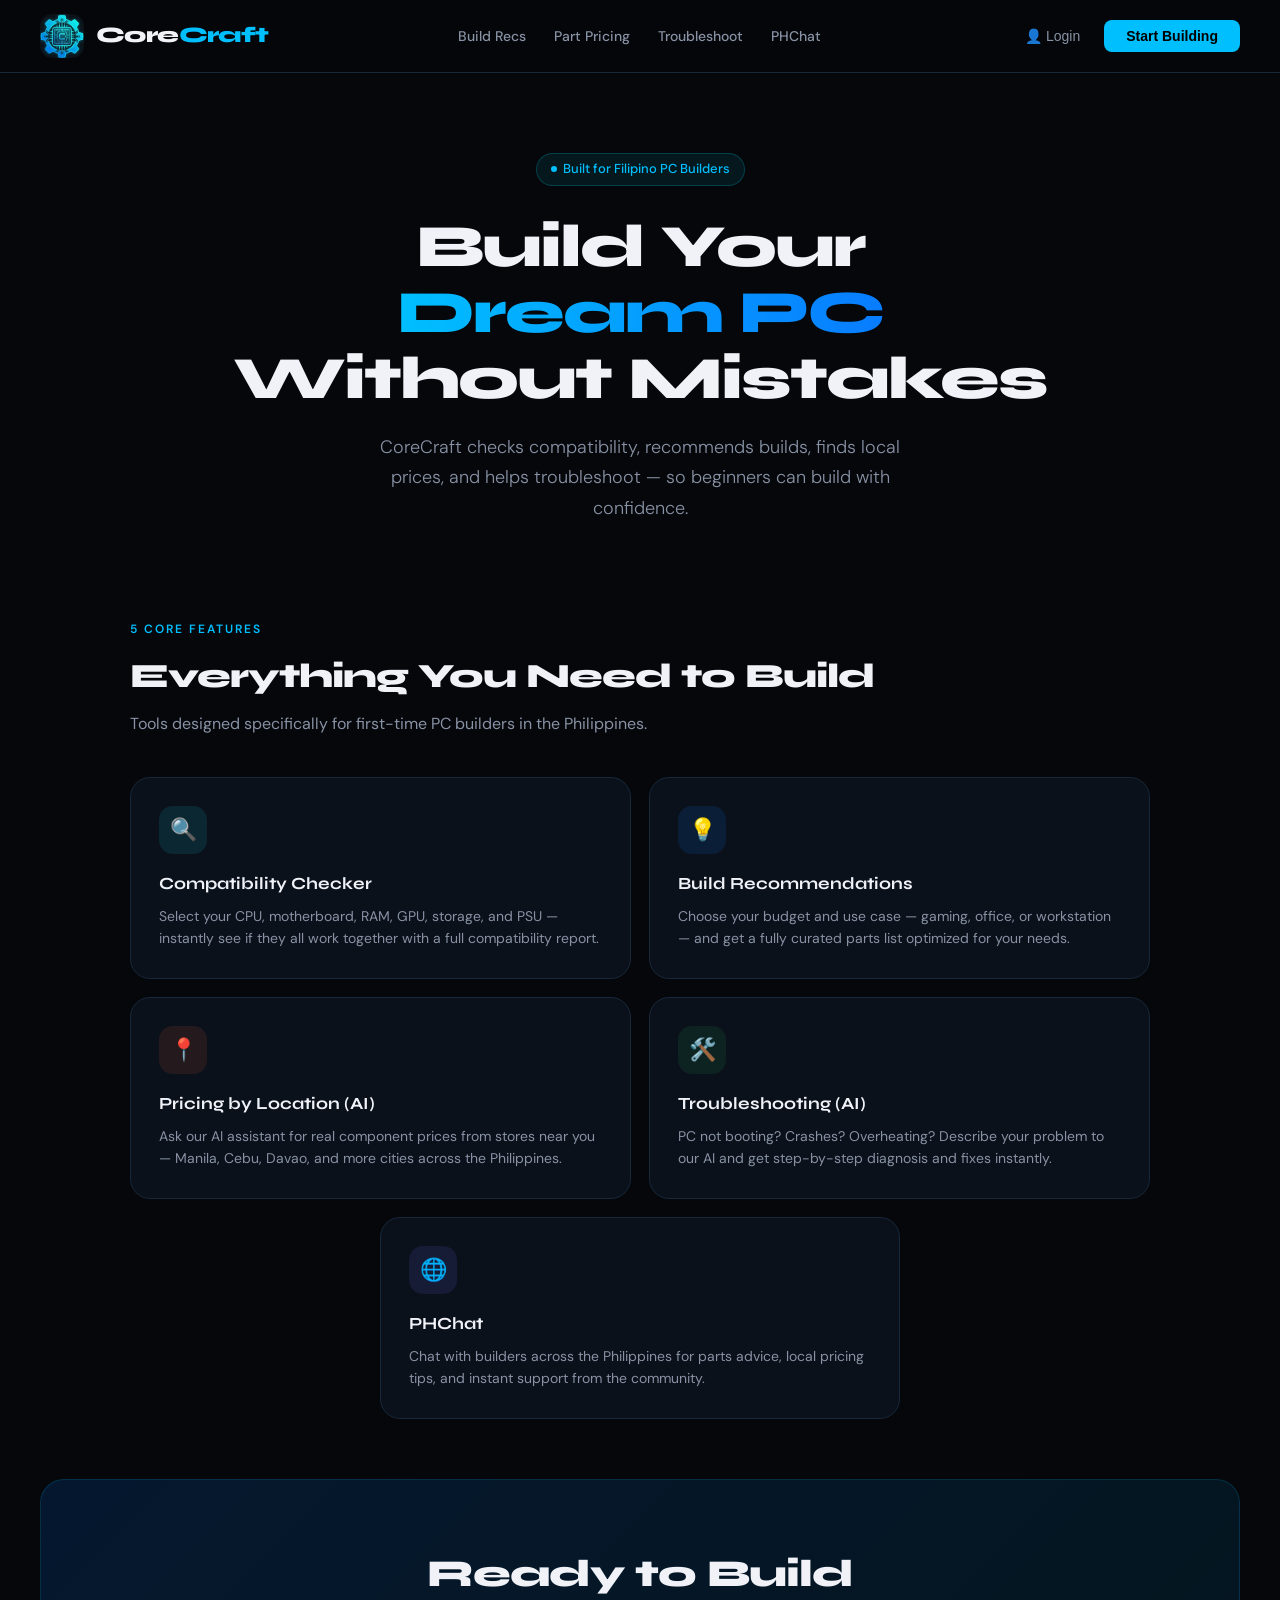
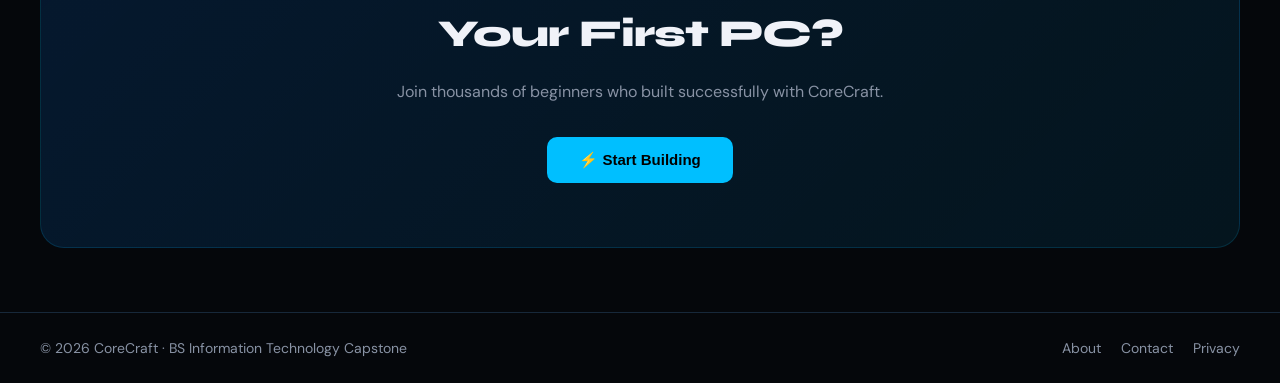
==== commit 15834860: "ui fix" ====
--- a/Ipeh/index.html
+++ b/Ipeh/index.html
@@ -8,19 +8,18 @@
   <style>
     *,*::before,*::after{box-sizing:border-box;margin:0;padding:0}
     :root{
-      --bg:#0a0c10;--bg2:#1c2030;--bg3:#111827;--bg4:#0f1421;
-      --border:#2a2f3e;--cyan:#00e5ff;--purple:#7c3aed;
+      --bg:#05070b;--bg2:#0b111b;--bg3:#0c1420;--bg4:#09101a;
+      --border:#17283a;--cyan:#00bfff;--blue:#087cff;
       --orange:#ff6b35;--green:#22c55e;--text:#f0f2f8;--muted:#8892a4;
     }
     html{scroll-behavior:smooth}
     body{font-family:'DM Sans',sans-serif;background:var(--bg);color:var(--text);min-height:100vh;line-height:1.6;-webkit-text-size-adjust:100%;overflow-x:hidden}
 
     /* NAV */
-    nav{position:sticky;top:0;z-index:50;display:flex;align-items:center;justify-content:space-between;padding:14px 40px;border-bottom:1px solid var(--border);background:rgba(10,12,16,.95);backdrop-filter:blur(20px);-webkit-backdrop-filter:blur(20px)}
+    nav{position:sticky;top:0;z-index:50;display:flex;align-items:center;justify-content:space-between;padding:14px 40px;border-bottom:1px solid var(--border);background:rgba(5,7,11,.95);backdrop-filter:blur(20px);-webkit-backdrop-filter:blur(20px)}
     .logo{display:flex;align-items:center;gap:12px;cursor:pointer;text-decoration:none}
-    .logo-icon{width:44px;height:44px;border-radius:16px;background:linear-gradient(135deg,var(--purple),var(--cyan));display:flex;align-items:center;justify-content:center;flex-shrink:0}
-    .logo-icon svg{width:26px;height:26px}
-    .login-logo-icon svg{width:36px;height:36px}
+    .logo-icon{width:44px;height:44px;display:flex;align-items:center;justify-content:center;flex-shrink:0}
+    .logo-icon img{width:44px;height:44px;object-fit:cover;border-radius:12px}
     .logo-text{font-family:'Syne',sans-serif;font-weight:800;font-size:22px;letter-spacing:-.6px;color:var(--text)}
     .logo-text span{color:var(--cyan)}
     nav ul{display:flex;gap:28px;list-style:none}
@@ -35,7 +34,7 @@
     .user-dropdown.visible{display:flex;align-items:center}
     .user-pill{display:flex;align-items:center;gap:8px;background:rgba(0,229,255,.08);border:1px solid rgba(0,229,255,.2);border-radius:999px;padding:6px 14px 6px 8px;cursor:pointer;transition:all .2s;font-size:14px;font-weight:500;color:var(--cyan);font-family:'DM Sans',sans-serif}
     .user-pill:hover{background:rgba(0,229,255,.15)}
-    .user-avatar{width:26px;height:26px;border-radius:50%;background:linear-gradient(135deg,var(--purple),var(--cyan));display:flex;align-items:center;justify-content:center;font-size:12px;font-weight:700;color:#fff;flex-shrink:0}
+    .user-avatar{width:26px;height:26px;border-radius:50%;background:linear-gradient(135deg,var(--blue),var(--cyan));display:flex;align-items:center;justify-content:center;font-size:12px;font-weight:700;color:#fff;flex-shrink:0}
     .dropdown-menu{position:absolute;top:calc(100% + 10px);right:0;background:var(--bg2);border:1px solid var(--border);border-radius:14px;padding:8px;min-width:200px;z-index:200;box-shadow:0 8px 32px rgba(0,0,0,.4)}
     .dropdown-menu.hidden{display:none}
     .dropdown-header{padding:12px 14px 10px;border-bottom:1px solid var(--border);margin-bottom:6px}
@@ -47,7 +46,7 @@
     .dropdown-item.logout:hover{background:rgba(248,113,113,.08)}
     .hamburger{display:none;flex-direction:column;gap:5px;cursor:pointer;background:none;border:none;padding:4px}
     .hamburger span{display:block;width:22px;height:2px;background:var(--text);border-radius:2px;transition:all .3s}
-    .mobile-menu{display:none;position:fixed;top:61px;left:0;right:0;bottom:0;background:rgba(10,12,16,.98);z-index:49;flex-direction:column;padding:24px;gap:8px;overflow-y:auto}
+    .mobile-menu{display:none;position:fixed;top:61px;left:0;right:0;bottom:0;background:rgba(5,7,11,.98);z-index:49;flex-direction:column;padding:24px;gap:8px;overflow-y:auto}
     .mobile-menu.open{display:flex}
     .mobile-menu a{color:var(--text);font-size:18px;font-weight:600;padding:14px 0;border-bottom:1px solid var(--border);text-decoration:none;cursor:pointer}
     .mobile-menu-actions{display:flex;gap:10px;margin-top:16px;flex-direction:column}
@@ -94,7 +93,7 @@
     /* HOME */
     .hero{padding:80px 40px 60px;text-align:center;position:relative;overflow:hidden}
     .hero-title{font-family:'Syne',sans-serif;font-size:60px;font-weight:800;line-height:1.1;letter-spacing:-2px;margin-bottom:20px}
-    .hero-title .gradient{background:linear-gradient(90deg,var(--cyan),var(--purple));-webkit-background-clip:text;-webkit-text-fill-color:transparent;background-clip:text}
+    .hero-title .gradient{background:linear-gradient(90deg,var(--cyan),var(--blue));-webkit-background-clip:text;-webkit-text-fill-color:transparent;background-clip:text}
     .hero-sub{color:var(--muted);font-size:18px;font-weight:300;max-width:560px;margin:0 auto 36px;line-height:1.7}
     .hero-actions{display:flex;gap:14px;justify-content:center;flex-wrap:wrap;margin-bottom:64px}
     .btn-primary{background:var(--cyan);color:#000;padding:14px 32px;border-radius:10px;font-weight:700;font-size:15px;border:none;cursor:pointer;display:inline-flex;align-items:center;gap:8px;transition:opacity .2s}
@@ -110,7 +109,7 @@
     .feature-icon{width:48px;height:48px;border-radius:14px;display:flex;align-items:center;justify-content:center;font-size:22px;margin-bottom:16px;flex-shrink:0}
     .feature-title{font-family:'Syne',sans-serif;font-size:17px;font-weight:700;margin-bottom:8px;color:var(--text)}
     .feature-desc{color:var(--muted);font-size:14px;line-height:1.6}
-    .cta-box{background:linear-gradient(135deg,rgba(124,58,237,.15),rgba(0,229,255,.08));border:1px solid rgba(0,229,255,.15);border-radius:24px;padding:64px 40px;text-align:center;margin:0 40px 64px}
+    .cta-box{background:linear-gradient(135deg,rgba(8,124,255,.15),rgba(0,191,255,.08));border:1px solid rgba(0,191,255,.15);border-radius:24px;padding:64px 40px;text-align:center;margin:0 40px 64px}
     .cta-title{font-family:'Syne',sans-serif;font-size:38px;font-weight:800;letter-spacing:-1px;margin-bottom:14px}
 
     /* COMPATIBILITY */
@@ -138,7 +137,7 @@
     .compat-header{display:flex;align-items:center;justify-content:space-between;gap:12px;padding:18px 20px;background:rgba(255,255,255,.03);border:1px solid rgba(255,255,255,.07);border-radius:18px}
     @media(max-width:900px){.compat-actions{grid-template-columns:repeat(2,minmax(140px,1fr))}}
     @media(max-width:580px){.compat-row{flex-direction:column;align-items:stretch}.compat-row .compat-btn{width:100%;white-space:normal}.compat-actions{grid-template-columns:1fr}}
-    .btn-gradient{width:100%;background:linear-gradient(90deg,var(--purple),var(--cyan));color:white;border:none;padding:14px;border-radius:12px;font-weight:700;font-size:15px;cursor:pointer;transition:opacity .2s;margin-top:8px;font-family:'DM Sans',sans-serif}
+    .btn-gradient{width:100%;background:linear-gradient(90deg,var(--blue),var(--cyan));color:white;border:none;padding:14px;border-radius:12px;font-weight:700;font-size:15px;cursor:pointer;transition:opacity .2s;margin-top:8px;font-family:'DM Sans',sans-serif}
     .btn-gradient:hover{opacity:.9}
     .budget-row{display:flex;align-items:center;justify-content:space-between;padding:14px 0;border-bottom:1px solid var(--border);gap:8px}
     .budget-row:last-of-type{border-bottom:none}
@@ -169,7 +168,7 @@
     .build-part-cat{font-size:11px;color:var(--muted);font-weight:600;text-transform:uppercase;letter-spacing:1px}
     .build-part-name{font-size:13px;font-weight:600;margin-top:2px}
     .build-part-price{font-size:12px;color:var(--cyan);margin-top:2px}
-    .build-use-btn{background:linear-gradient(90deg,var(--purple),var(--cyan));color:white;border:none;padding:12px 24px;border-radius:10px;font-weight:700;font-size:14px;cursor:pointer;transition:opacity .2s;font-family:'DM Sans',sans-serif}
+    .build-use-btn{background:linear-gradient(90deg,var(--blue),var(--cyan));color:white;border:none;padding:12px 24px;border-radius:10px;font-weight:700;font-size:14px;cursor:pointer;transition:opacity .2s;font-family:'DM Sans',sans-serif}
     .build-use-btn:hover{opacity:.9}
     .compat-grid{display:grid;grid-template-columns:1fr 1fr;gap:16px}
     .compat-row{display:flex;gap:10px;align-items:center;flex-wrap:wrap}
@@ -184,7 +183,7 @@
     .perf-row{display:flex;align-items:center;gap:12px}
     .perf-label{font-size:12px;color:var(--muted);width:80px;flex-shrink:0}
     .perf-track{flex:1;height:8px;background:var(--border);border-radius:4px;overflow:hidden}
-    .perf-fill{height:100%;border-radius:4px;background:linear-gradient(90deg,var(--purple),var(--cyan));transition:width .5s ease}
+    .perf-fill{height:100%;border-radius:4px;background:linear-gradient(90deg,var(--blue),var(--cyan));transition:width .5s ease}
     .perf-val{font-size:12px;color:var(--cyan);font-weight:600;width:36px;text-align:right;flex-shrink:0}
 
     /* AI CHAT (shared) */
@@ -197,10 +196,10 @@
     .msg{display:flex;max-width:85%}
     .msg.user{align-self:flex-end}.msg.ai,.msg.other{align-self:flex-start}
     .msg-bubble{border-radius:14px;padding:12px 16px;font-size:14px;line-height:1.6;white-space:pre-line}
-    .msg.user .msg-bubble{background:linear-gradient(135deg,var(--purple),var(--cyan));color:white}
+    .msg.user .msg-bubble{background:linear-gradient(135deg,var(--blue),var(--cyan));color:white}
     .msg.ai .msg-bubble,.msg.other .msg-bubble{background:var(--bg3);color:var(--text)}
     .ai-header{display:flex;align-items:center;gap:8px;margin-bottom:8px}
-    .ai-avatar{width:24px;height:24px;border-radius:50%;background:linear-gradient(135deg,var(--cyan),var(--purple));display:flex;align-items:center;justify-content:center;font-size:12px;flex-shrink:0}
+    .ai-avatar{width:24px;height:24px;border-radius:50%;background:linear-gradient(135deg,var(--cyan),var(--blue));display:flex;align-items:center;justify-content:center;font-size:12px;flex-shrink:0}
     .ai-label{font-size:12px;color:var(--muted);font-weight:600}
     .typing-dots{display:flex;gap:4px;align-items:center;padding:4px 0}
     .dot{width:8px;height:8px;background:var(--cyan);border-radius:50%;animation:bounce .8s infinite}
@@ -230,7 +229,7 @@
     .idea-card-chat{margin:8px 6px}
     .idea-card-chat .comp-grid{column-gap:12px}
     .idea-card-chat .comp-item.empty{background:transparent;border:none;padding:6px 8px;opacity:0}
-    .send-btn{background:linear-gradient(135deg,var(--purple),var(--cyan));color:white;padding:10px 20px;border-radius:10px;border:none;font-weight:700;font-size:14px;cursor:pointer;transition:opacity .2s;white-space:nowrap;font-family:'DM Sans',sans-serif}
+    .send-btn{background:linear-gradient(135deg,var(--blue),var(--cyan));color:white;padding:10px 20px;border-radius:10px;border:none;font-weight:700;font-size:14px;cursor:pointer;transition:opacity .2s;white-space:nowrap;font-family:'DM Sans',sans-serif}
     .send-btn:disabled{opacity:.4;cursor:not-allowed}
     .send-btn:not(:disabled):hover{opacity:.9}
     .ai-info-cards{display:grid;grid-template-columns:repeat(3,1fr);gap:16px;margin-top:28px}
@@ -268,14 +267,14 @@
     #page-login{background:#0a0a0f;min-height:100vh;align-items:center;justify-content:center;padding:48px 16px;position:relative;overflow:hidden}
     .login-bg-blob{position:absolute;border-radius:50%;filter:blur(80px);pointer-events:none}
     .blob1{width:380px;height:380px;background:rgba(0,229,255,.08);top:80px;left:40px;animation:pulse 3s infinite}
-    .blob2{width:380px;height:380px;background:rgba(124,58,237,.1);bottom:80px;right:40px;animation:pulse 3s 1s infinite}
+    .blob2{width:380px;height:380px;background:rgba(8,124,255,.1);bottom:80px;right:40px;animation:pulse 3s 1s infinite}
     .login-grid{position:absolute;inset:0;opacity:.15;background-image:linear-gradient(rgba(6,182,212,.1) 1px,transparent 1px),linear-gradient(90deg,rgba(6,182,212,.1) 1px,transparent 1px);background-size:50px 50px;pointer-events:none}
     .login-card-wrap{position:relative;z-index:10;width:100%;max-width:440px}
     .login-brand{text-align:center;margin-bottom:32px}
     .login-logo{display:inline-flex;align-items:center;gap:10px;margin-bottom:12px}
-    .login-logo-icon{display:inline-flex;align-items:center;justify-content:center;width:46px;height:46px;border-radius:14px;background:linear-gradient(135deg,var(--purple),var(--cyan));flex-shrink:0}
-    .login-logo-icon svg{width:34px;height:34px}
-    .login-logo-text{font-family:'Syne',sans-serif;font-size:32px;font-weight:800;background:linear-gradient(90deg,var(--cyan),var(--purple));-webkit-background-clip:text;-webkit-text-fill-color:transparent;background-clip:text}
+    .login-logo-icon{display:inline-flex;align-items:center;justify-content:center;width:46px;height:46px;flex-shrink:0}
+    .login-logo-icon img{width:46px;height:46px;object-fit:cover;border-radius:12px}
+    .login-logo-text{font-family:'Syne',sans-serif;font-size:32px;font-weight:800;background:linear-gradient(90deg,var(--cyan),var(--blue));-webkit-background-clip:text;-webkit-text-fill-color:transparent;background-clip:text}
     .login-tagline{color:#9ca3af;font-size:14px}
     .login-box{background:linear-gradient(135deg,rgba(17,24,39,.9),rgba(3,7,18,.9));backdrop-filter:blur(20px);-webkit-backdrop-filter:blur(20px);border-radius:16px;border:1px solid rgba(0,229,255,.2);box-shadow:0 25px 60px rgba(0,0,0,.5);overflow:hidden}
     .login-tabs{display:flex;border-bottom:1px solid #1f2937}
@@ -368,7 +367,7 @@
 <!-- NAV -->
 <nav>
   <a class="logo" onclick="showPage('home')">
-    <div class="logo-icon"><svg viewBox="0 0 64 64" fill="none" xmlns="http://www.w3.org/2000/svg"><defs><linearGradient id="logoGrad" x1="0" y1="0" x2="1" y2="1"><stop offset="0%" stop-color="#00e5ff"/><stop offset="100%" stop-color="#7c3aed"/></linearGradient></defs><circle cx="32" cy="32" r="26" fill="rgba(0,229,255,.08)"/><circle cx="32" cy="32" r="18" fill="rgba(255,255,255,.05)" stroke="white" stroke-width="1.6"/><path d="M32 6v8M32 50v8M6 32h8M50 32h8M16.97 16.97l5.66 5.66M41.37 41.37l5.66 5.66M16.97 47.03l5.66-5.66M41.37 22.63l5.66-5.66" stroke="url(#logoGrad)" stroke-width="1.8" stroke-linecap="round"/><rect x="22" y="22" width="20" height="20" rx="4" fill="rgba(0,229,255,.15)" stroke="white" stroke-width="1.6"/><path d="M28 28h8v8h-8z" fill="url(#logoGrad)" opacity=".7"/><path d="M32 24c-3 0-4 1.5-4 4s1.5 4 4 4 4-1.5 4-4-1-4-4-4z" stroke="white" stroke-width="1.6" fill="none" stroke-linecap="round"/><path d="M31 30h4" stroke="white" stroke-width="1.6" stroke-linecap="round"/></svg></div>
+    <div class="logo-icon"><img src="corecraft-logo-mark.png" alt=""></div>
     <div class="logo-text">Core<span>Craft</span></div>
   </a>
   <ul>
@@ -430,7 +429,7 @@
         <div class="feature-desc">Select your CPU, motherboard, RAM, GPU, storage, and PSU — instantly see if they all work together with a full compatibility report.</div>
       </div>
       <div class="feature-card">
-        <div class="feature-icon" style="background:rgba(124,58,237,.12)">💡</div>
+        <div class="feature-icon" style="background:rgba(8,124,255,.12)">💡</div>
         <div class="feature-title">Build Recommendations</div>
         <div class="feature-desc">Choose your budget and use case — gaming, office, or workstation — and get a fully curated parts list optimized for your needs.</div>
       </div>
@@ -469,11 +468,11 @@
   <div class="section-wrap" style="padding-top:20px">
     <div style="display:flex;align-items:center;justify-content:space-between;flex-wrap:wrap;gap:12px;margin-bottom:28px">
       <button class="back-link" onclick="showPage('home')">← Back to Home</button>
-      <div style="background:linear-gradient(135deg,#00e5ff,#7c3aed);color:white;padding:6px 14px;border-radius:999px;font-size:12px;font-weight:600">Powered by Claude AI</div>
+      <div style="background:linear-gradient(135deg,#00bfff,#087cff);color:white;padding:6px 14px;border-radius:999px;font-size:12px;font-weight:600">Powered by Claude AI</div>
     </div>
     <div style="margin-bottom:32px">
       <div style="display:flex;align-items:center;gap:12px;margin-bottom:12px">
-        <div style="width:40px;height:40px;border-radius:50%;background:linear-gradient(135deg,#00e5ff,#7c3aed);display:flex;align-items:center;justify-content:center;font-size:20px">🤖</div>
+        <div style="width:40px;height:40px;border-radius:50%;background:linear-gradient(135deg,#00bfff,#087cff);display:flex;align-items:center;justify-content:center;font-size:20px">🤖</div>
         <div style="font-family:'Syne',sans-serif;font-size:28px;font-weight:800">AI Compatibility Checker</div>
       </div>
       <p style="color:var(--muted);font-size:15px;line-height:1.6;margin-top:12px">Enter your PC parts below — the AI will analyze socket compatibility, power requirements, RAM support, and suggest fixes if anything's wrong.</p>
@@ -728,7 +727,7 @@
   <div class="login-grid"></div>
   <div class="login-card-wrap">
     <div class="login-brand">
-      <div class="login-logo"><span class="login-logo-icon"><svg viewBox="0 0 64 64" fill="none" xmlns="http://www.w3.org/2000/svg"><defs><linearGradient id="loginGrad" x1="0" y1="0" x2="1" y2="1"><stop offset="0%" stop-color="#00e5ff"/><stop offset="100%" stop-color="#7c3aed"/></linearGradient></defs><circle cx="32" cy="32" r="26" fill="rgba(0,229,255,.08)"/><circle cx="32" cy="32" r="18" fill="rgba(255,255,255,.05)" stroke="white" stroke-width="1.6"/><path d="M32 6v8M32 50v8M6 32h8M50 32h8M16.97 16.97l5.66 5.66M41.37 41.37l5.66 5.66M16.97 47.03l5.66-5.66M41.37 22.63l5.66-5.66" stroke="url(#loginGrad)" stroke-width="1.8" stroke-linecap="round"/><rect x="22" y="22" width="20" height="20" rx="4" fill="rgba(0,229,255,.15)" stroke="white" stroke-width="1.6"/><path d="M28 28h8v8h-8z" fill="url(#loginGrad)" opacity=".7"/><path d="M32 24c-3 0-4 1.5-4 4s1.5 4 4 4 4-1.5 4-4-1-4-4-4z" stroke="white" stroke-width="1.6" fill="none" stroke-linecap="round"/><path d="M31 30h4" stroke="white" stroke-width="1.6" stroke-linecap="round"/></svg></span><span class="login-logo-text">CoreCraft</span></div>
+      <div class="login-logo"><span class="login-logo-icon"><img src="corecraft-logo-mark.png" alt=""></span><span class="login-logo-text">CoreCraft</span></div>
       <p class="login-tagline" id="login-tagline">Welcome back, PC Builder!</p>
     </div>
     <div class="login-box">
@@ -781,14 +780,14 @@
     <button class="back-link" onclick="showPage('home')" style="margin-bottom:28px">← Back to Home</button>
 
     <!-- Profile Header Card -->
-    <div style="background:linear-gradient(135deg,rgba(124,58,237,.15),rgba(0,229,255,.08));border:1px solid rgba(0,229,255,.2);border-radius:24px;padding:36px;margin-bottom:24px;display:flex;align-items:center;gap:28px;flex-wrap:wrap">
-      <div id="profile-avatar-big" style="width:88px;height:88px;border-radius:50%;background:linear-gradient(135deg,var(--purple),var(--cyan));display:flex;align-items:center;justify-content:center;font-size:34px;font-weight:800;color:#fff;flex-shrink:0;box-shadow:0 0 0 4px rgba(0,229,255,.2)">J</div>
+    <div style="background:linear-gradient(135deg,rgba(8,124,255,.15),rgba(0,191,255,.08));border:1px solid rgba(0,191,255,.2);border-radius:24px;padding:36px;margin-bottom:24px;display:flex;align-items:center;gap:28px;flex-wrap:wrap">
+      <div id="profile-avatar-big" style="width:88px;height:88px;border-radius:50%;background:linear-gradient(135deg,var(--blue),var(--cyan));display:flex;align-items:center;justify-content:center;font-size:34px;font-weight:800;color:#fff;flex-shrink:0;box-shadow:0 0 0 4px rgba(0,191,255,.2)">J</div>
       <div style="flex:1;min-width:200px">
         <div id="profile-name-big" style="font-family:'Syne',sans-serif;font-size:26px;font-weight:800;letter-spacing:-.5px;margin-bottom:4px">Juan Dela Cruz</div>
         <div id="profile-email-big" style="color:var(--muted);font-size:14px;margin-bottom:12px">juan@example.com</div>
         <div style="display:flex;gap:8px;flex-wrap:wrap">
           <span class="badge"><span class="pulse"></span> Active Builder</span>
-          <span style="display:inline-flex;align-items:center;gap:6px;background:rgba(124,58,237,.12);border:1px solid rgba(124,58,237,.3);color:#a78bfa;padding:5px 14px;border-radius:999px;font-size:13px;font-weight:500">🏅 Member since 2026</span>
+          <span style="display:inline-flex;align-items:center;gap:6px;background:rgba(8,124,255,.12);border:1px solid rgba(8,124,255,.3);color:#70b7ff;padding:5px 14px;border-radius:999px;font-size:13px;font-weight:500">🏅 Member since 2026</span>
         </div>
       </div>
       <button onclick="toggleEditMode()" id="edit-profile-btn" style="background:transparent;border:1px solid var(--border);color:var(--text);padding:10px 20px;border-radius:10px;font-size:14px;font-weight:600;cursor:pointer;transition:all .2s;font-family:'DM Sans',sans-serif;white-space:nowrap" onmouseover="this.style.borderColor='var(--cyan)';this.style.color='var(--cyan)'" onmouseout="this.style.borderColor='var(--border)';this.style.color='var(--text)'">✏️ Edit Profile</button>
@@ -864,7 +863,7 @@
             <div style="font-size:12px;color:var(--muted);margin-top:2px">Builds Checked</div>
           </div>
           <div style="background:#111827;border:1px solid var(--border);border-radius:12px;padding:16px;text-align:center">
-            <div style="font-family:'Syne',sans-serif;font-size:24px;font-weight:800;color:var(--purple)">7</div>
+            <div style="font-family:'Syne',sans-serif;font-size:24px;font-weight:800;color:var(--blue)">7</div>
             <div style="font-size:12px;color:var(--muted);margin-top:2px">AI Chats</div>
           </div>
           <div style="background:#111827;border:1px solid var(--border);border-radius:12px;padding:16px;text-align:center">
@@ -899,7 +898,7 @@
         </div>
         <div class="budget-row">
           <div style="display:flex;align-items:center;gap:14px">
-            <div style="width:36px;height:36px;border-radius:10px;background:rgba(124,58,237,.1);display:flex;align-items:center;justify-content:center;font-size:16px;flex-shrink:0">💡</div>
+            <div style="width:36px;height:36px;border-radius:10px;background:rgba(8,124,255,.1);display:flex;align-items:center;justify-content:center;font-size:16px;flex-shrink:0">💡</div>
             <div><div style="font-size:14px;font-weight:500">Viewed Mid-Range Gaming build</div><div style="font-size:12px;color:var(--muted)">₱65,000 — Ryzen 5 7600X + RTX 4060 Ti</div></div>
           </div>
           <div style="font-size:12px;color:var(--muted);white-space:nowrap">2 days ago</div>
@@ -2190,7 +2189,7 @@
     actions.innerHTML=`
       <div style="padding:12px 0;border-top:1px solid var(--border);margin-top:8px">
         <button class="mobile-signed-btn" onclick="showPage('profile');closeMenu()">
-          <div class="mobile-signed-avatar" style="background:linear-gradient(135deg,var(--purple),var(--cyan))">${initials}</div>
+          <div class="mobile-signed-avatar" style="background:linear-gradient(135deg,var(--blue),var(--cyan))">${initials}</div>
           <div style="text-align:left"><div style="font-weight:700;color:var(--text)">${firstName}</div><div style="font-size:12px;color:var(--muted)">Signed in</div></div>
           <div style="margin-left:auto;color:var(--muted);font-weight:700">▾</div>
         </button>
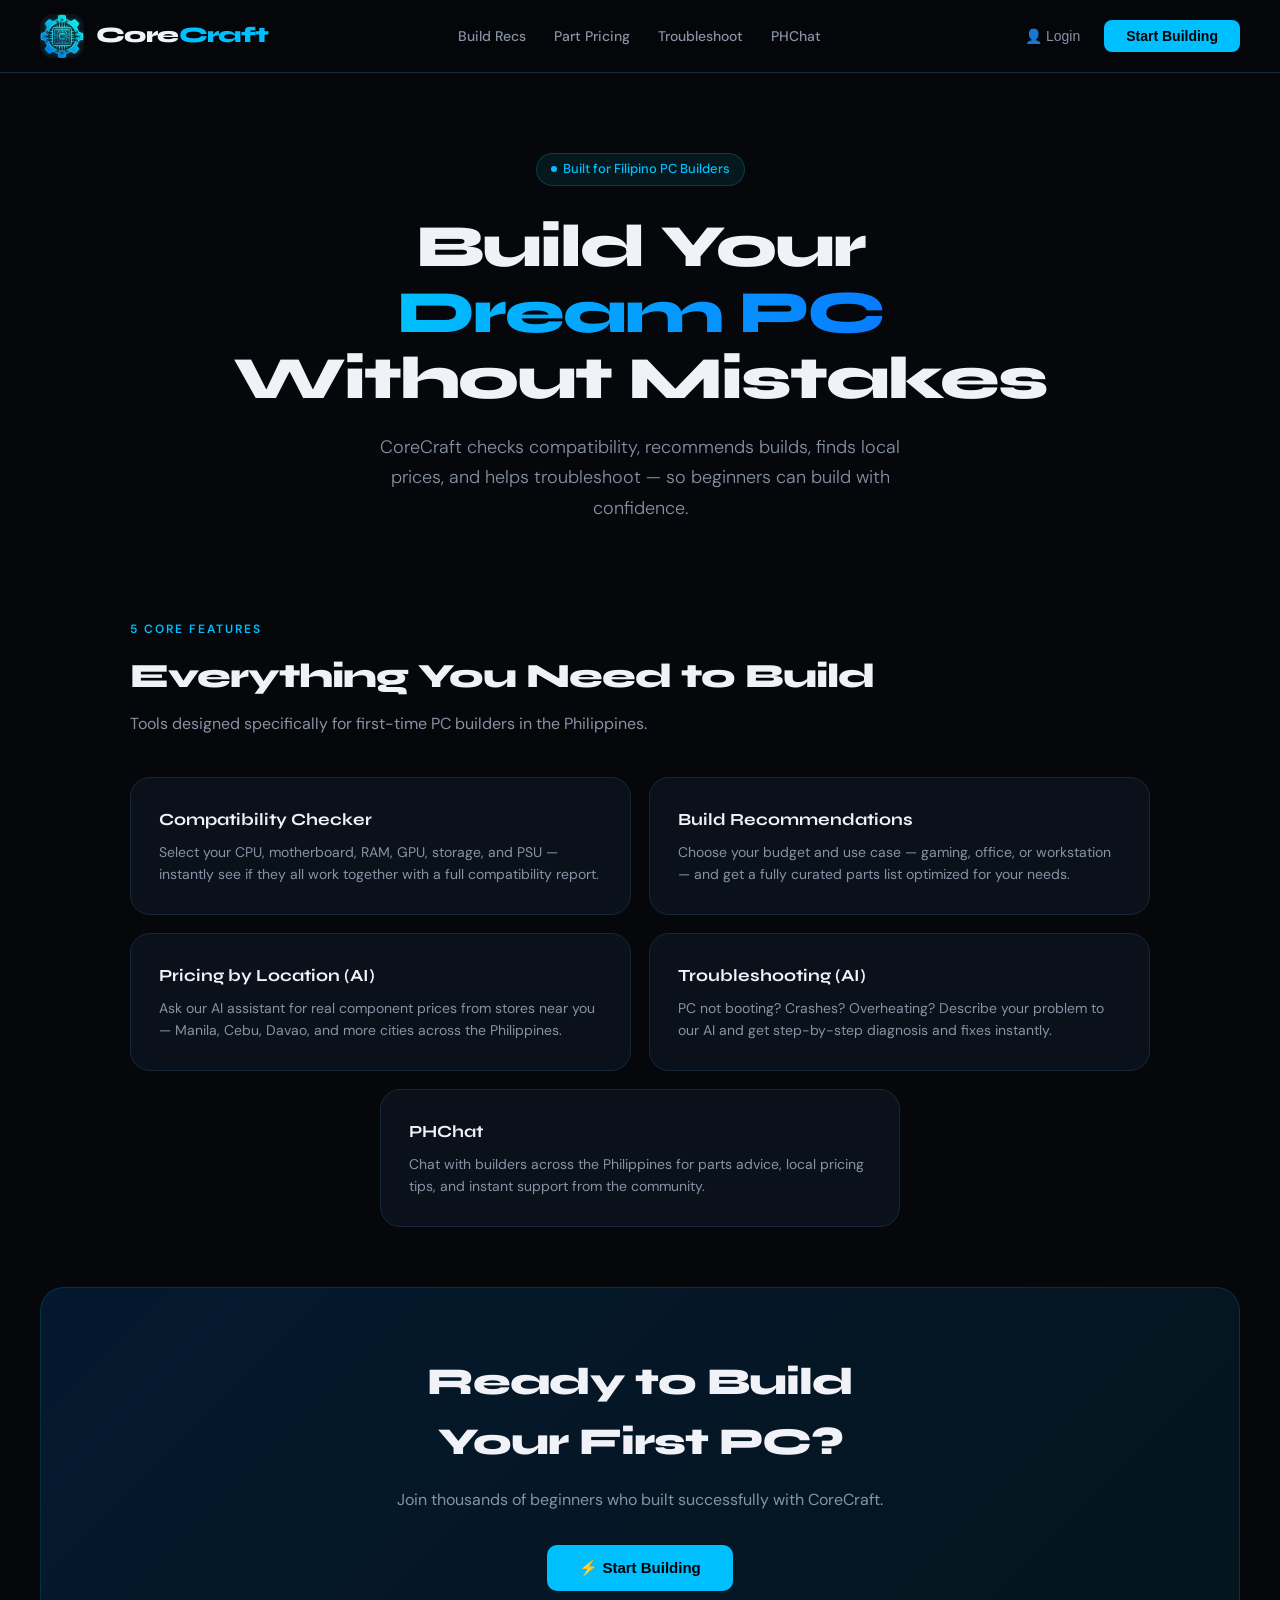
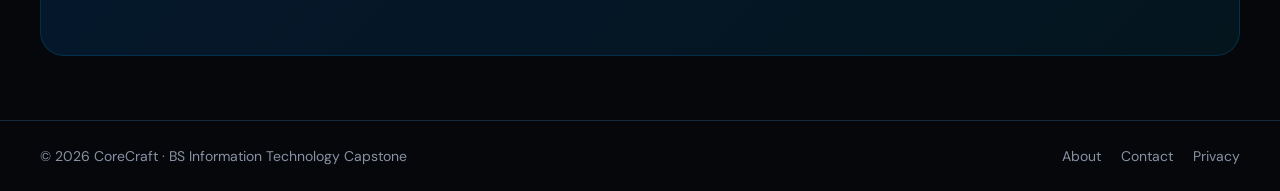
==== commit c2757c4a: "icon" ====
--- a/Ipeh/index.html
+++ b/Ipeh/index.html
@@ -106,7 +106,6 @@
     .stat-label{color:var(--muted);font-size:13px;margin-top:2px}
     .feature-card{background:var(--bg2);border:1px solid var(--border);border-radius:20px;padding:28px;transition:border-color .2s;text-decoration:none;display:block;color:inherit}
     .feature-card:hover{border-color:rgba(0,229,255,.3)}
-    .feature-icon{width:48px;height:48px;border-radius:14px;display:flex;align-items:center;justify-content:center;font-size:22px;margin-bottom:16px;flex-shrink:0}
     .feature-title{font-family:'Syne',sans-serif;font-size:17px;font-weight:700;margin-bottom:8px;color:var(--text)}
     .feature-desc{color:var(--muted);font-size:14px;line-height:1.6}
     .cta-box{background:linear-gradient(135deg,rgba(8,124,255,.15),rgba(0,191,255,.08));border:1px solid rgba(0,191,255,.15);border-radius:24px;padding:64px 40px;text-align:center;margin:0 40px 64px}
@@ -119,7 +118,6 @@
     .comp-card.compatible{border-color:var(--cyan);background:rgba(0,229,255,.06)}
     .comp-card.warning{border-color:var(--orange);background:rgba(255,107,53,.05)}
     .comp-card:hover{background:rgba(0,229,255,.04)}
-    .comp-icon{width:38px;height:38px;border-radius:10px;display:flex;align-items:center;justify-content:center;font-size:18px;margin-bottom:10px}
     .comp-name{font-size:13px;color:var(--muted);margin-bottom:4px}
     .comp-value{font-size:13px;font-weight:600}
     .comp-tag{font-size:11px;font-weight:500;margin-top:4px}
@@ -285,12 +283,12 @@
     .form-group{margin-bottom:18px}
     .form-label{display:block;font-size:14px;font-weight:500;color:#d1d5db;margin-bottom:8px}
     .input-wrap{position:relative}
-    .input-icon{position:absolute;left:12px;top:50%;transform:translateY(-50%);font-size:16px;color:#6b7280;pointer-events:none}
-    .form-input{width:100%;padding:12px 16px 12px 40px;background:rgba(3,7,18,.5);border:1px solid #374151;border-radius:8px;color:white;font-size:16px;font-family:'DM Sans',sans-serif;outline:none;transition:all .2s}
+    .form-input{width:100%;padding:12px 16px;background:rgba(3,7,18,.5);border:1px solid #374151;border-radius:8px;color:white;font-size:16px;font-family:'DM Sans',sans-serif;outline:none;transition:all .2s}
+    .form-input.password-input{padding-right:64px}
     .form-input::placeholder{color:#6b7280}
     .form-input:focus{border-color:var(--cyan);box-shadow:0 0 0 3px rgba(0,229,255,.1)}
     .form-input.signup-focus:focus{border-color:#a855f7;box-shadow:0 0 0 3px rgba(168,85,247,.1)}
-    .pw-toggle{position:absolute;right:12px;top:50%;transform:translateY(-50%);background:none;border:none;cursor:pointer;color:#6b7280;font-size:16px;transition:color .2s;padding:4px}
+    .pw-toggle{position:absolute;right:12px;top:50%;transform:translateY(-50%);background:none;border:none;cursor:pointer;color:#6b7280;font-size:12px;font-weight:600;transition:color .2s;padding:4px}
     .pw-toggle:hover{color:#d1d5db}
     .remember-row{display:flex;justify-content:space-between;align-items:center;font-size:14px;margin-bottom:18px;flex-wrap:wrap;gap:8px}
     .remember-label{display:flex;align-items:center;gap:8px;cursor:pointer;color:#9ca3af}
@@ -424,27 +422,22 @@
     <div class="section-sub">Tools designed specifically for first-time PC builders in the Philippines.</div>
     <div class="grid-2">
       <div class="feature-card">
-        <div class="feature-icon" style="background:rgba(0,229,255,.1)">🔍</div>
         <div class="feature-title">Compatibility Checker</div>
         <div class="feature-desc">Select your CPU, motherboard, RAM, GPU, storage, and PSU — instantly see if they all work together with a full compatibility report.</div>
       </div>
       <div class="feature-card">
-        <div class="feature-icon" style="background:rgba(8,124,255,.12)">💡</div>
         <div class="feature-title">Build Recommendations</div>
         <div class="feature-desc">Choose your budget and use case — gaming, office, or workstation — and get a fully curated parts list optimized for your needs.</div>
       </div>
       <div class="feature-card">
-        <div class="feature-icon" style="background:rgba(255,107,53,.1)">📍</div>
         <div class="feature-title">Pricing by Location (AI)</div>
         <div class="feature-desc">Ask our AI assistant for real component prices from stores near you — Manila, Cebu, Davao, and more cities across the Philippines.</div>
       </div>
       <div class="feature-card">
-        <div class="feature-icon" style="background:rgba(34,197,94,.1)">🛠️</div>
         <div class="feature-title">Troubleshooting (AI)</div>
         <div class="feature-desc">PC not booting? Crashes? Overheating? Describe your problem to our AI and get step-by-step diagnosis and fixes instantly.</div>
       </div>
       <div class="feature-card" style="grid-column:1/-1;justify-self:center;max-width:520px">
-        <div class="feature-icon" style="background:rgba(99,102,241,.12)">🌐</div>
         <div class="feature-title">PHChat</div>
         <div class="feature-desc">Chat with builders across the Philippines for parts advice, local pricing tips, and instant support from the community.</div>
       </div>
@@ -472,7 +465,6 @@
     </div>
     <div style="margin-bottom:32px">
       <div style="display:flex;align-items:center;gap:12px;margin-bottom:12px">
-        <div style="width:40px;height:40px;border-radius:50%;background:linear-gradient(135deg,#00bfff,#087cff);display:flex;align-items:center;justify-content:center;font-size:20px">🤖</div>
         <div style="font-family:'Syne',sans-serif;font-size:28px;font-weight:800">AI Compatibility Checker</div>
       </div>
       <p style="color:var(--muted);font-size:15px;line-height:1.6;margin-top:12px">Enter your PC parts below — the AI will analyze socket compatibility, power requirements, RAM support, and suggest fixes if anything's wrong.</p>
@@ -586,9 +578,9 @@
     <div class="section-sub">Curated PC builds for every budget and purpose. Click a category to explore builds.</div>
 
     <div class="build-tabs">
-      <button class="build-tab active" onclick="switchBuild('gaming',this)">🎮 Gaming</button>
-      <button class="build-tab" onclick="switchBuild('office',this)">💼 Office</button>
-      <button class="build-tab" onclick="switchBuild('workstation',this)">🖥️ Workstation</button>
+      <button class="build-tab active" onclick="switchBuild('gaming',this)">Gaming</button>
+      <button class="build-tab" onclick="switchBuild('office',this)">Office</button>
+      <button class="build-tab" onclick="switchBuild('workstation',this)">Workstation</button>
     </div>
 
     <div id="build-content"></div>
@@ -601,41 +593,15 @@
   </footer>
 </div>
 
-<!-- ===== PRICING AI ===== -->
+<!-- ===== PART PRICING ===== -->
 <div id="page-pricing" class="page">
   <div class="section-wrap" style="padding-top:20px">
     <button class="back-link" onclick="showPage('home')" style="margin-bottom:28px">← Back to Home</button>
-    <div class="label-tag">Feature 3 · AI Powered</div>
+    <div class="label-tag">Feature 3</div>
     <div class="section-title">Component Pricing by Location</div>
-    <div class="section-sub">Ask our AI for real prices from stores near you across the Philippines.</div>
-    <div class="ai-page-wrap">
-      <div class="chat-wrap">
-        <div class="chat-messages" id="pricing-messages"></div>
-        <div class="quick-bar">
-          <div class="quick-label">Quick Questions:</div>
-          <div class="quick-btns">
-            <button class="quick-btn" onclick="setInput('pricing','RTX 4060 price in Manila')">RTX 4060 in Manila</button>
-            <button class="quick-btn" onclick="setInput('pricing','Ryzen 5 5600 price Cebu')">Ryzen 5 5600 in Cebu</button>
-            <button class="quick-btn" onclick="setInput('pricing','16GB DDR4 RAM price Davao')">RAM price in Davao</button>
-            <button class="quick-btn" onclick="setInput('pricing','Best GPU deals near me')">Best GPU deals</button>
-            <button class="quick-btn" onclick="setInput('pricing','Budget gaming PC parts price list')">Budget parts list</button>
-          </div>
-        </div>
-        <div class="chat-input-wrap">
-          <div class="chat-row" style="flex-direction:column;align-items:stretch">
-            <input id="pricing-location" class="chat-textarea" type="text" placeholder="Your shopping location (e.g. Manila, Cebu, Davao)" />
-            <div class="chat-row" style="margin-top:10px">
-              <textarea id="pricing-input" class="chat-textarea" rows="2" placeholder="Ask about component prices... e.g. 'RTX 4060 price'" onkeydown="handleKey(event,'pricing')"></textarea>
-              <button class="send-btn" id="pricing-send" onclick="sendChat('pricing')">Send</button>
-            </div>
-          </div>
-        </div>
-      </div>
-      <div class="ai-info-cards">
-        <div class="ai-info-card"><div class="ai-info-emoji">📍</div><div class="ai-info-num">All Cities</div><div class="ai-info-sub">Manila, Cebu, Davao+</div></div>
-        <div class="ai-info-card"><div class="ai-info-emoji">💰</div><div class="ai-info-num">Real Prices</div><div class="ai-info-sub">Local store pricing</div></div>
-        <div class="ai-info-card"><div class="ai-info-emoji">🏪</div><div class="ai-info-num">50+ Stores</div><div class="ai-info-sub">Trusted nationwide</div></div>
-      </div>
+    <div class="section-sub">The legacy pricing chat has been removed. Open the main CoreCraft app for store locations and current part listings.</div>
+    <div class="card" style="padding:24px;max-width:720px">
+      <a class="btn-primary" href="../index.php">Open CoreCraft</a>
     </div>
   </div>
   <footer>
@@ -738,23 +704,22 @@
       <div class="login-form">
         <div class="hidden-field form-group" id="field-name">
           <label class="form-label">Full Name</label>
-          <div class="input-wrap"><span class="input-icon">👤</span><input class="form-input signup-focus" id="name-input" type="text" autocomplete="name" placeholder="Juan Dela Cruz"/></div>
+          <div class="input-wrap"><input class="form-input signup-focus" id="name-input" type="text" autocomplete="name" placeholder="Juan Dela Cruz"/></div>
         </div>
         <div class="form-group">
           <label class="form-label">Email Address</label>
-          <div class="input-wrap"><span class="input-icon">✉️</span><input class="form-input" id="email-input" type="email" autocomplete="email" placeholder="juan@example.com"/></div>
+          <div class="input-wrap"><input class="form-input" id="email-input" type="email" autocomplete="email" placeholder="juan@example.com"/></div>
         </div>
         <div class="form-group">
           <label class="form-label">Password</label>
           <div class="input-wrap">
-            <span class="input-icon">🔒</span>
-            <input class="form-input" type="password" id="pw-input" autocomplete="current-password" placeholder="••••••••"/>
-            <button class="pw-toggle" onclick="togglePw()" id="pw-eye" type="button">👁</button>
+            <input class="form-input password-input" type="password" id="pw-input" autocomplete="current-password" placeholder="••••••••"/>
+            <button class="pw-toggle" onclick="togglePw()" id="pw-eye" type="button" aria-label="Show password" aria-pressed="false">Show</button>
           </div>
         </div>
         <div class="hidden-field form-group" id="field-confirm">
           <label class="form-label">Confirm Password</label>
-          <div class="input-wrap"><span class="input-icon">🔒</span><input class="form-input signup-focus" id="confirm-input" type="password" autocomplete="new-password" placeholder="••••••••"/></div>
+          <div class="input-wrap"><input class="form-input signup-focus" id="confirm-input" type="password" autocomplete="new-password" placeholder="••••••••"/></div>
         </div>
         <div class="remember-row" id="remember-row">
           <label class="remember-label"><input id="remember-input" type="checkbox" style="accent-color:var(--cyan)"/> Remember me</label>
@@ -1001,7 +966,6 @@
   if(el)el.classList.add('active');
   window.scrollTo(0,0);
   closeMenu();
-  if(name==='pricing'&&!pricingInit)initChat('pricing');
   if(name==='troubleshoot'&&!troubleInit)initChat('trouble');
   if(name==='compatibility'&&!compatInit)initChat('compat');
   if(name==='build'&&!buildaiInit)initChat('buildai');
@@ -1110,7 +1074,6 @@
   if(gridEl){
     gridEl.innerHTML=components.map(c=>`
       <div class="comp-card ${c.status!=='empty'?c.status:''}" onclick="openComponentSelector('${c.type}')">
-        <div class="comp-icon">${c.icon}</div>
         <div class="comp-name">${c.name}</div>
         <div class="comp-value" style="color:${c.status==='empty'?'var(--muted)':'var(--text)'}">${c.value}</div>
         <div class="comp-tag ${c.status==='warning'?'warn':c.status==='empty'?'empty':'ok'}">${c.tag}</div>
@@ -1542,9 +1505,8 @@
 renderBuildIdeas();
 
 // ——— AI CHAT (shared engine) ———
-let pricingInit=false,troubleInit=false,compatInit=false,buildaiInit=false;
+let troubleInit=false,compatInit=false,buildaiInit=false;
 function initChat(id){
-  if(id==='pricing'){pricingInit=true;addMsg('pricing','ai',`Hi! I'm CoreCraft's Pricing AI. I can find component prices from stores across the Philippines.\n\nTry asking:\n• "RTX 4060 price in Manila"\n• "Ryzen 5 5600 cheapest in Cebu"\n• "Budget PC parts price list"`)}
   if(id==='trouble'){troubleInit=true;addMsg('trouble','ai',`Hi! I'm CoreCraft's Troubleshooting AI Bot. Tell me your PC problem and I will guide you step-by-step to fix it.\n\nDescribe what's happening — e.g.:\n• "PC won't boot, no display"\n• "Keeps restarting randomly"\n• "Very slow after Windows update"`)}
   if(id==='compat'){compatInit=true;addMsg('compat','ai',`Hi! I'm your Compatibility AI. Enter your PC parts in the fields above and I will analyze socket compatibility, RAM type, PSU wattage, and GPU fitment for your system.\n\nTry:\n• "Check my build compatibility"\n• "Why is my RAM incompatible?"\n• "What PSU do I need for my GPU?"`)}
   if(id==='buildai'){buildaiInit=true;addMsg('buildai','ai',`Hi! I'm CoreCraft's AI Build Recommendation Engine.\n\nTell me your requirements:\n• Budget (e.g. ₱50,000)
@@ -1580,8 +1542,7 @@
   setTimeout(()=>{
     removeTyping(id);
     let reply = '';
-    if(id==='pricing') reply = getPricingResponse(buildPricingQuery(text));
-    else if(id==='trouble') reply = getTroubleResponse(text);
+    if(id==='trouble') reply = getTroubleResponse(text);
     else if(id==='compat') reply = getCompatResponse(text);
     else if(id==='buildai') reply = getBuildAIResponse(text);
     else if(id==='PHchat') reply = getPHChatResponse(text);
@@ -1622,42 +1583,6 @@
     return `You\'re welcome! If you want, I can share a sample parts list or recommend a good case.`;
   }
   return `Nice! Tell me more about what you want to build or what part you need help with.`;
-}
-
-function buildPricingQuery(msg){
-  const locationInput = document.getElementById('pricing-location');
-  if(!locationInput) return msg;
-  const location = locationInput.value.trim();
-  if(!location) return msg;
-  const lower = msg.toLowerCase();
-  if(lower.includes(location.toLowerCase())) return msg;
-  return `${msg} in ${location}`;
-}
-
-function getPricingResponse(msg){
-  const m=msg.toLowerCase();
-  if(m.includes('manila')||m.includes('metro')){
-    return `📍 **Component Prices in Metro Manila:**\n\n**GPU — RTX 4060:**\n• PC Corner (MOA): ₱22,000\n• Dynaquest (Gilmore): ₱21,500\n• PC Hub (Gilmore): ₱21,800\n\n**CPU — Ryzen 5 5600:**\n• Easy PC: ₱9,200\n• Villman (Greenhills): ₱9,400\n• PC Express: ₱9,100\n\n💡 **Tip:** Gilmore, Quezon City has the most competitive prices in Metro Manila. Visit on weekdays to avoid crowds.`;
-  }
-  if(m.includes('cebu')){
-    return `📍 **Component Prices in Cebu:**\n\n**GPU — RTX 4060:**\n• PC Express (SM Cebu): ₱22,500\n• Mindpro Computer (IT Park): ₱22,200\n• Ayala Computer Center: ₱23,000\n\n**CPU — Ryzen 5 5600:**\n• Mindpro Computer: ₱9,500\n• PC Express Cebu: ₱9,300\n\n💡 **Tip:** IT Park Cebu has the best selection. Prices in Cebu are typically 2-5% higher than Manila.`;
-  }
-  if(m.includes('davao')){
-    return `📍 **Component Prices in Davao:**\n\n**GPU — RTX 4060:**\n• Octagon (Victoria Plaza): ₱22,800\n• Silicon Valley (Gaisano): ₱23,100\n\n**CPU — Ryzen 5 5600:**\n• Octagon Superstore: ₱9,600\n• Silicon Valley: ₱9,700\n\n💡 **Tip:** Octagon in Victoria Plaza has the widest selection in Davao.`;
-  }
-  if(m.includes('rtx')||m.includes('gpu')||m.includes('graphics')){
-    return `🎮 **GPU Price List (Philippines):**\n\n**Budget:**\n• GTX 1660 Super — ₱17,500–₱19,000\n• RX 6600 — ₱20,000–₱22,000\n\n**Mid-Range:**\n• RTX 4060 — ₱21,500–₱23,500\n• RTX 4060 Ti — ₱30,000–₱33,000\n• RX 7600 — ₱22,000–₱24,000\n\n**High-End:**\n• RTX 4070 — ₱42,000–₱46,000\n• RTX 4070 Super — ₱48,000–₱52,000\n• RTX 4080 — ₱78,000–₱85,000\n\nTell me your city and I'll find the closest store prices!`;
-  }
-  if(m.includes('ryzen')||m.includes('cpu')||m.includes('processor')){
-    return `🧠 **CPU Price List (Philippines):**\n\n**Budget (AM4):**\n• Ryzen 3 4100 — ₱5,000–₱5,500\n• Ryzen 5 4500 — ₱7,500–₱8,000\n• Ryzen 5 5600 — ₱9,000–₱9,800\n\n**Mid-Range (AM5):**\n• Ryzen 5 7600 — ₱14,500–₱16,000\n• Ryzen 7 7700X — ₱21,000–₱24,000\n\n**High-End:**\n• Ryzen 9 7900X — ₱30,000–₱34,000\n• Ryzen 9 7950X — ₱52,000–₱58,000\n\nWhich city are you shopping in?`;
-  }
-  if(m.includes('ram')||m.includes('memory')){
-    return `💾 **RAM Price List (Philippines):**\n\n**DDR4:**\n• 8GB 3200MHz — ₱1,200–₱1,600\n• 16GB (2×8) 3200 — ₱2,800–₱3,600\n• 32GB (2×16) 3600 — ₱5,000–₱6,500\n\n**DDR5:**\n• 16GB 4800MHz — ₱3,500–₱4,500\n• 32GB 5200MHz — ₱7,500–₱9,500\n• 64GB 6000MHz — ₱18,000–₱24,000\n\n💡 DDR4 still offers the best price-to-performance for most builds!`;
-  }
-  if(m.includes('budget')||m.includes('cheap')||m.includes('list')){
-    return `💰 **Budget Gaming PC Price List (₱35,000):**\n\n• Ryzen 5 5600 (CPU) — ₱9,200\n• B550M Motherboard — ₱7,500\n• 16GB DDR4 3200 RAM — ₱3,400\n• GTX 1660 Super (GPU) — ₱18,500\n• 500GB NVMe SSD — ₱2,800\n• 550W PSU — ₱3,200\n• mATX Case — ₱1,500\n──────────────────\n**Total: ≈₱46,100**\n\n📍 Best places to buy:\n• Manila (Gilmore, QC) — cheapest\n• Cebu (IT Park) — good selection\n• Davao (Octagon) — reliable`;
-  }
-  return `I can find prices for any PC component in your city! Try:\n\n• "RTX 4060 price in [your city]"\n• "CPU prices in Cebu"\n• "Cheapest RAM in Manila"\n• "Budget PC parts list"\n\nWhich component or city are you looking for?`;
 }
 
 // ——— SAVE & LOAD BUILDS ———
@@ -2007,7 +1932,11 @@
 function togglePw(){
   const inp=document.getElementById('pw-input');
   inp.type=inp.type==='password'?'text':'password';
-  document.getElementById('pw-eye').textContent=inp.type==='password'?'👁':'🙈';
+  const toggle=document.getElementById('pw-eye');
+  const isVisible=inp.type==='text';
+  toggle.textContent=isVisible?'Hide':'Show';
+  toggle.setAttribute('aria-label',isVisible?'Hide password':'Show password');
+  toggle.setAttribute('aria-pressed',String(isVisible));
 }
 function showAuthStatus(message,type='error'){
   const status=document.getElementById('login-status');
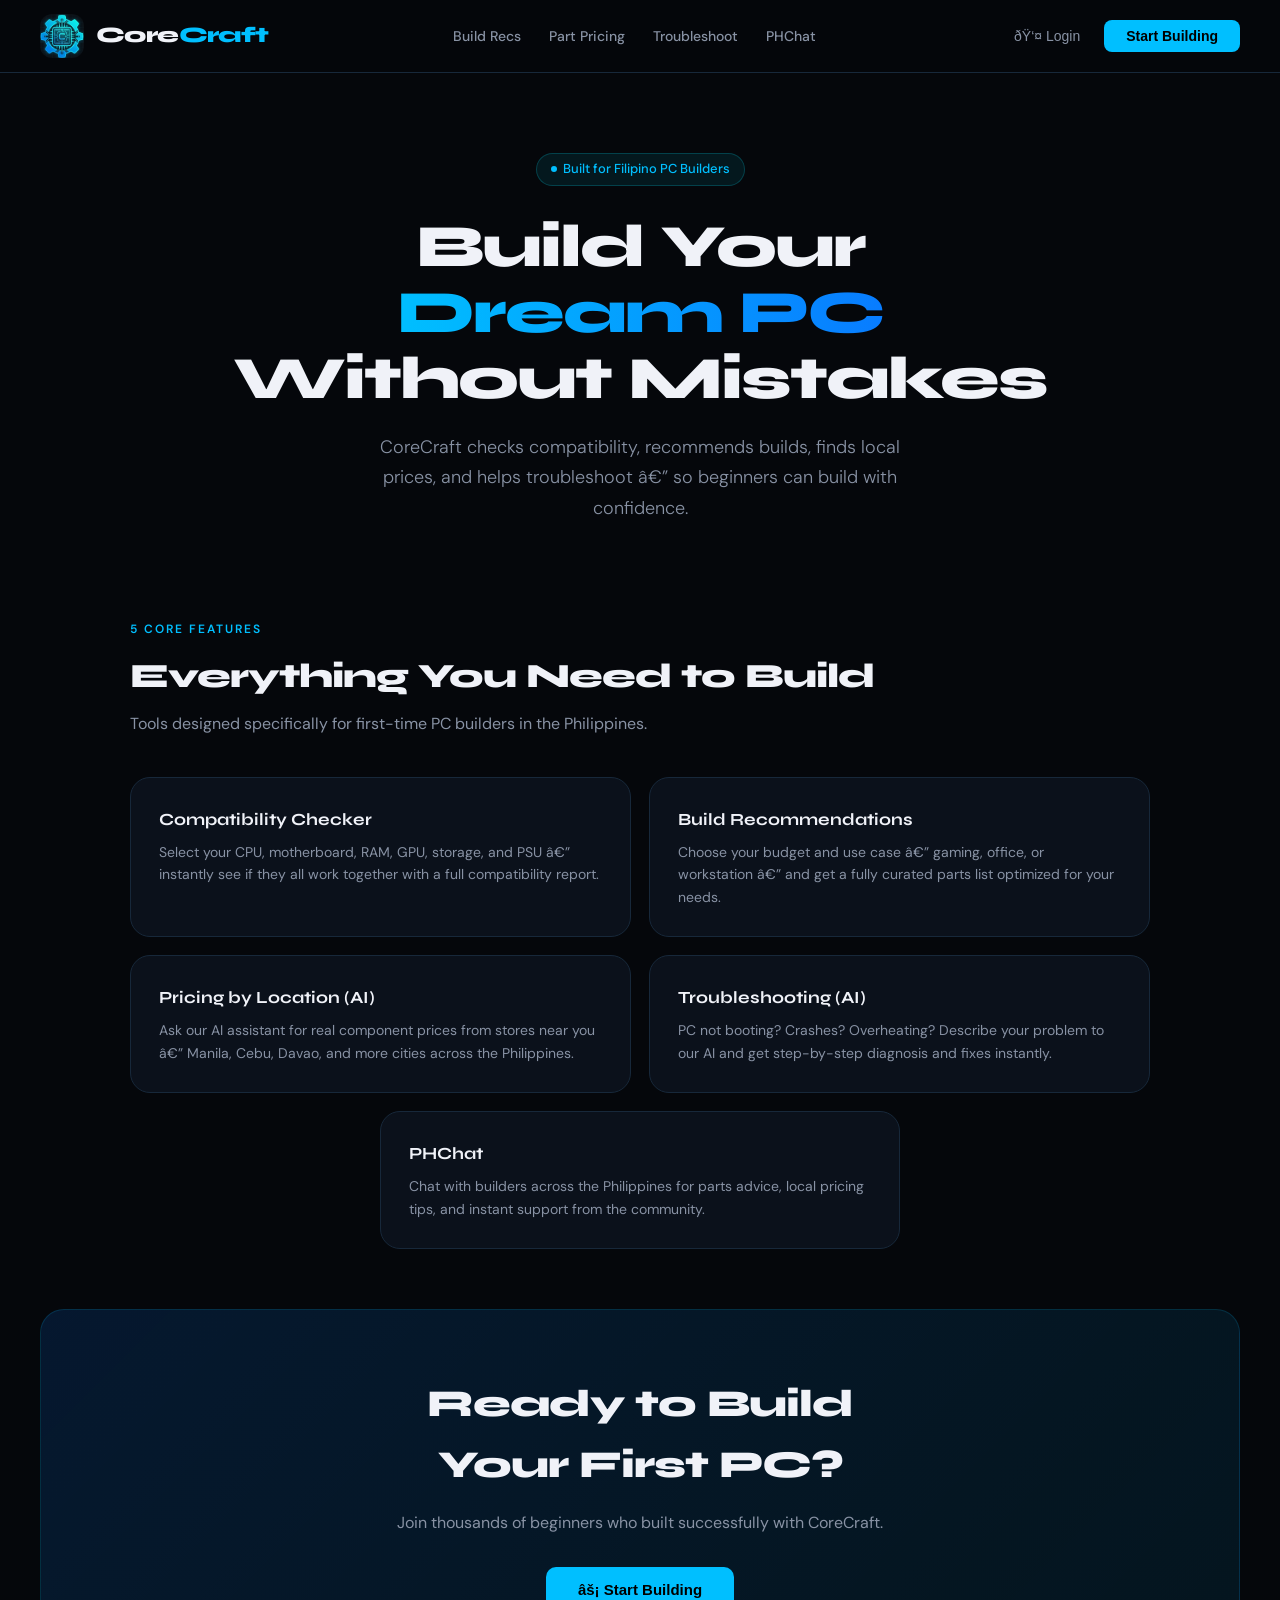
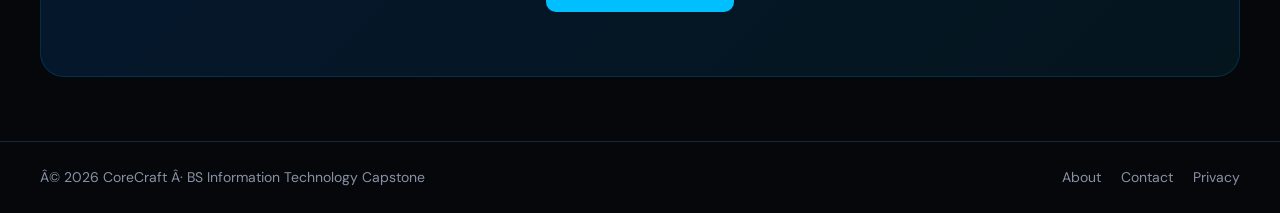
==== commit 1a0fd308: "admin" ====
--- a/Ipeh/index.html
+++ b/Ipeh/index.html
@@ -1,9 +1,9 @@
-<!DOCTYPE html>
+﻿<!DOCTYPE html>
 <html lang="en">
 <head>
   <meta charset="UTF-8"/>
   <meta name="viewport" content="width=device-width, initial-scale=1.0"/>
-  <title>CoreCraft — Build Your Dream PC</title>
+  <title>CoreCraft â€” Build Your Dream PC</title>
   <link href="https://fonts.googleapis.com/css2?family=Syne:wght@400;600;700;800&family=DM+Sans:wght@300;400;500;600;700&display=swap" rel="stylesheet"/>
   <style>
     *,*::before,*::after{box-sizing:border-box;margin:0;padding:0}
@@ -375,19 +375,19 @@
     <li><a onclick="showPage('PHchat')">PHChat</a></li>
   </ul>
   <div class="nav-actions">
-    <button class="btn-login" id="nav-login-btn" onclick="showPage('login')">👤 Login</button>
+    <button class="btn-login" id="nav-login-btn" onclick="showPage('login')">ðŸ‘¤ Login</button>
     <div class="user-dropdown" id="user-dropdown">
       <button class="user-pill" onclick="toggleDropdown()" id="user-pill">
         <div class="user-avatar" id="user-avatar">J</div>
-        <span id="user-displayname">Juan</span> ▾
+        <span id="user-displayname">Juan</span> â–¾
       </button>
       <div class="dropdown-menu hidden" id="dropdown-menu">
         <div class="dropdown-header">
           <div class="dropdown-name" id="dropdown-name">Juan Dela Cruz</div>
           <div class="dropdown-email" id="dropdown-email">juan@example.com</div>
         </div>
-        <button class="dropdown-item" onclick="showPage('profile');closeDropdown()">👤 My Profile</button>
-        <button class="dropdown-item logout" onclick="handleLogout()">🚪 Log Out</button>
+        <button class="dropdown-item" onclick="showPage('profile');closeDropdown()">ðŸ‘¤ My Profile</button>
+        <button class="dropdown-item logout" onclick="handleLogout()">ðŸšª Log Out</button>
       </div>
     </div>
     <button class="btn-start" onclick="showPage('compatibility')">Start Building</button>
@@ -399,13 +399,13 @@
 
 <!-- Mobile Menu -->
 <div class="mobile-menu" id="mobile-menu">
-  <a onclick="showPage('build');closeMenu()">💡 Build Recommendations</a>
-  <a onclick="showPage('pricing');closeMenu()">📍 Part Pricing by Location</a>
-  <a onclick="showPage('troubleshoot');closeMenu()">🛠️ Troubleshooting</a>
-  <a onclick="showPage('PHchat');closeMenu()">🌐 PHChat</a>
+  <a onclick="showPage('build');closeMenu()">ðŸ’¡ Build Recommendations</a>
+  <a onclick="showPage('pricing');closeMenu()">ðŸ“ Part Pricing by Location</a>
+  <a onclick="showPage('troubleshoot');closeMenu()">ðŸ› ï¸ Troubleshooting</a>
+  <a onclick="showPage('PHchat');closeMenu()">ðŸŒ PHChat</a>
   <div class="mobile-menu-actions">
-    <button class="btn-login" onclick="showPage('login');closeMenu()">👤 Login</button>
-    <button class="btn-start" onclick="showPage('compatibility');closeMenu()">⚡ Start Building</button>
+    <button class="btn-login" onclick="showPage('login');closeMenu()">ðŸ‘¤ Login</button>
+    <button class="btn-start" onclick="showPage('compatibility');closeMenu()">âš¡ Start Building</button>
   </div>
 </div>
 <!-- ===== HOME ===== -->
@@ -413,7 +413,7 @@
   <div class="hero">
     <div class="badge" style="margin-bottom:28px;"><span class="pulse"></span> Built for Filipino PC Builders</div>
     <h1 class="hero-title">Build Your<br><span class="gradient">Dream PC</span><br>Without Mistakes</h1>
-    <p class="hero-sub">CoreCraft checks compatibility, recommends builds, finds local prices, and helps troubleshoot — so beginners can build with confidence.</p>
+    <p class="hero-sub">CoreCraft checks compatibility, recommends builds, finds local prices, and helps troubleshoot â€” so beginners can build with confidence.</p>
   </div>
 
   <div class="section-wrap" style="padding-top:0">
@@ -423,15 +423,15 @@
     <div class="grid-2">
       <div class="feature-card">
         <div class="feature-title">Compatibility Checker</div>
-        <div class="feature-desc">Select your CPU, motherboard, RAM, GPU, storage, and PSU — instantly see if they all work together with a full compatibility report.</div>
+        <div class="feature-desc">Select your CPU, motherboard, RAM, GPU, storage, and PSU â€” instantly see if they all work together with a full compatibility report.</div>
       </div>
       <div class="feature-card">
         <div class="feature-title">Build Recommendations</div>
-        <div class="feature-desc">Choose your budget and use case — gaming, office, or workstation — and get a fully curated parts list optimized for your needs.</div>
+        <div class="feature-desc">Choose your budget and use case â€” gaming, office, or workstation â€” and get a fully curated parts list optimized for your needs.</div>
       </div>
       <div class="feature-card">
         <div class="feature-title">Pricing by Location (AI)</div>
-        <div class="feature-desc">Ask our AI assistant for real component prices from stores near you — Manila, Cebu, Davao, and more cities across the Philippines.</div>
+        <div class="feature-desc">Ask our AI assistant for real component prices from stores near you â€” Manila, Cebu, Davao, and more cities across the Philippines.</div>
       </div>
       <div class="feature-card">
         <div class="feature-title">Troubleshooting (AI)</div>
@@ -447,11 +447,11 @@
   <div class="cta-box">
     <div class="cta-title">Ready to Build<br>Your First PC?</div>
     <p style="color:var(--muted);margin-bottom:32px;">Join thousands of beginners who built successfully with CoreCraft.</p>
-    <button class="btn-primary" onclick="showPage('compatibility')">⚡ Start Building</button>
+    <button class="btn-primary" onclick="showPage('compatibility')">âš¡ Start Building</button>
   </div>
 
   <footer>
-    <span>© 2026 CoreCraft · BS Information Technology Capstone</span>
+    <span>Â© 2026 CoreCraft Â· BS Information Technology Capstone</span>
     <div class="footer-links"><a href="about.html">About</a><a href="contact.html">Contact</a><a href="privacy.html">Privacy</a></div>
   </footer>
 </div>
@@ -460,14 +460,14 @@
 <div id="page-compatibility" class="page">
   <div class="section-wrap" style="padding-top:20px">
     <div style="display:flex;align-items:center;justify-content:space-between;flex-wrap:wrap;gap:12px;margin-bottom:28px">
-      <button class="back-link" onclick="showPage('home')">← Back to Home</button>
+      <button class="back-link" onclick="showPage('home')">â† Back to Home</button>
       <div style="background:linear-gradient(135deg,#00bfff,#087cff);color:white;padding:6px 14px;border-radius:999px;font-size:12px;font-weight:600">Powered by Claude AI</div>
     </div>
     <div style="margin-bottom:32px">
       <div style="display:flex;align-items:center;gap:12px;margin-bottom:12px">
         <div style="font-family:'Syne',sans-serif;font-size:28px;font-weight:800">AI Compatibility Checker</div>
       </div>
-      <p style="color:var(--muted);font-size:15px;line-height:1.6;margin-top:12px">Enter your PC parts below — the AI will analyze socket compatibility, power requirements, RAM support, and suggest fixes if anything's wrong.</p>
+      <p style="color:var(--muted);font-size:15px;line-height:1.6;margin-top:12px">Enter your PC parts below â€” the AI will analyze socket compatibility, power requirements, RAM support, and suggest fixes if anything's wrong.</p>
     </div>
 
     <div class="card" style="padding:32px;margin-bottom:24px">
@@ -476,42 +476,42 @@
           <label class="compat-label">CPU</label>
           <div class="compat-row">
             <input type="text" id="compat-cpu" placeholder="e.g. Intel Core i5-13400F, AMD Ryzen 5 7600X" onkeydown="if(event.key==='Enter')runCompatCheck()" />
-            <button type="button" class="btn-secondary compat-btn" onclick="openComponentSelector('cpu')">Pick CPU</button>
+            <button type="button" class="btn-secondary compat-btn" onclick="openComponentSelector('cpu')">Pick CPU <svg viewBox="0 0 10 6" width="9" height="6" style="fill:#fff;opacity:.85;vertical-align:middle;margin-left:5px" aria-hidden="true"><path d="M0 0h10L5 6z"/></svg></button>
           </div>
         </div>
         <div class="compat-field">
           <label class="compat-label">Motherboard</label>
           <div class="compat-row">
             <input type="text" id="compat-mb" placeholder="e.g. MSI B760M Mortar, ASUS ROG Strix B650-A" onkeydown="if(event.key==='Enter')runCompatCheck()" />
-            <button type="button" class="btn-secondary compat-btn" onclick="openComponentSelector('motherboard')">Pick MB</button>
+            <button type="button" class="btn-secondary compat-btn" onclick="openComponentSelector('motherboard')">Pick MB <svg viewBox="0 0 10 6" width="9" height="6" style="fill:#fff;opacity:.85;vertical-align:middle;margin-left:5px" aria-hidden="true"><path d="M0 0h10L5 6z"/></svg></button>
           </div>
         </div>
         <div class="compat-field">
           <label class="compat-label">RAM</label>
           <div class="compat-row">
             <input type="text" id="compat-ram" placeholder="e.g. 16GB DDR5 5200MHz, 32GB DDR4 3600MHz" onkeydown="if(event.key==='Enter')runCompatCheck()" />
-            <button type="button" class="btn-secondary compat-btn" onclick="openComponentSelector('ram')">Pick RAM</button>
+            <button type="button" class="btn-secondary compat-btn" onclick="openComponentSelector('ram')">Pick RAM <svg viewBox="0 0 10 6" width="9" height="6" style="fill:#fff;opacity:.85;vertical-align:middle;margin-left:5px" aria-hidden="true"><path d="M0 0h10L5 6z"/></svg></button>
           </div>
         </div>
         <div class="compat-field">
           <label class="compat-label">GPU</label>
           <div class="compat-row">
             <input type="text" id="compat-gpu" placeholder="e.g. RTX 4060, RX 7600, or None (iGPU)" onkeydown="if(event.key==='Enter')runCompatCheck()" />
-            <button type="button" class="btn-secondary compat-btn" onclick="openComponentSelector('gpu')">Pick GPU</button>
+            <button type="button" class="btn-secondary compat-btn" onclick="openComponentSelector('gpu')">Pick GPU <svg viewBox="0 0 10 6" width="9" height="6" style="fill:#fff;opacity:.85;vertical-align:middle;margin-left:5px" aria-hidden="true"><path d="M0 0h10L5 6z"/></svg></button>
           </div>
         </div>
         <div class="compat-field">
           <label class="compat-label">Storage</label>
           <div class="compat-row">
             <input type="text" id="compat-storage" placeholder="e.g. 1TB NVMe Gen4 SSD, 2TB HDD" onkeydown="if(event.key==='Enter')runCompatCheck()" />
-            <button type="button" class="btn-secondary compat-btn" onclick="openComponentSelector('storage')">Pick Storage</button>
+            <button type="button" class="btn-secondary compat-btn" onclick="openComponentSelector('storage')">Pick Storage <svg viewBox="0 0 10 6" width="9" height="6" style="fill:#fff;opacity:.85;vertical-align:middle;margin-left:5px" aria-hidden="true"><path d="M0 0h10L5 6z"/></svg></button>
           </div>
         </div>
         <div class="compat-field">
           <label class="compat-label">PSU</label>
           <div class="compat-row">
             <input type="text" id="compat-psu" placeholder="e.g. Corsair 650W 80+ Gold, Seasonic 750W" onkeydown="if(event.key==='Enter')runCompatCheck()" />
-            <button type="button" class="btn-secondary compat-btn" onclick="openComponentSelector('psu')">Pick PSU</button>
+            <button type="button" class="btn-secondary compat-btn" onclick="openComponentSelector('psu')">Pick PSU <svg viewBox="0 0 10 6" width="9" height="6" style="fill:#fff;opacity:.85;vertical-align:middle;margin-left:5px" aria-hidden="true"><path d="M0 0h10L5 6z"/></svg></button>
           </div>
         </div>
         <div class="compat-field" style="grid-column:1/-1">
@@ -522,12 +522,12 @@
         </div>
       </div>
       <div class="compat-actions">
-        <button class="btn-gradient" onclick="runCompatCheck()">🤖 Check with AI</button>
-        <button class="btn-secondary" onclick="saveCurrentBuild()">💾 Save Build</button>
-        <button class="btn-secondary" onclick="openLoadBuildsModal()">📂 Saved Builds</button>
+        <button class="btn-gradient" onclick="runCompatCheck()">ðŸ¤– Check with AI</button>
+        <button class="btn-secondary" onclick="saveCurrentBuild()">ðŸ’¾ Save Build</button>
+        <button class="btn-secondary" onclick="openLoadBuildsModal()">ðŸ“‚ Saved Builds</button>
       </div>
       <div class="compat-header" style="margin-top:24px">
-        <div class="compat-status" id="compat-status">✓ 0 of 6 Parts Compatible</div>
+        <div class="compat-status" id="compat-status">âœ“ 0 of 6 Parts Compatible</div>
       </div>
       <div id="components-grid" class="grid-3" style="margin-top:24px;grid-template-columns:repeat(auto-fit,minmax(150px,1fr));"></div>
       <div id="budget-list" style="margin-top:20px"></div>
@@ -557,14 +557,14 @@
         </div>
       </div>
       <div class="ai-info-cards">
-        <div class="ai-info-card"><div class="ai-info-emoji">🔍</div><div class="ai-info-num">Analysis</div><div class="ai-info-sub">Deep compatibility checks</div></div>
-        <div class="ai-info-card"><div class="ai-info-emoji">💡</div><div class="ai-info-num">Suggestions</div><div class="ai-info-sub">Smart recommendations</div></div>
-        <div class="ai-info-card"><div class="ai-info-emoji">⚡</div><div class="ai-info-num">Instant</div><div class="ai-info-sub">AI answers fast</div></div>
+        <div class="ai-info-card"><div class="ai-info-emoji">ðŸ”</div><div class="ai-info-num">Analysis</div><div class="ai-info-sub">Deep compatibility checks</div></div>
+        <div class="ai-info-card"><div class="ai-info-emoji">ðŸ’¡</div><div class="ai-info-num">Suggestions</div><div class="ai-info-sub">Smart recommendations</div></div>
+        <div class="ai-info-card"><div class="ai-info-emoji">âš¡</div><div class="ai-info-num">Instant</div><div class="ai-info-sub">AI answers fast</div></div>
       </div>
     </div>
   </div>
   <footer>
-    <span>© 2026 CoreCraft · BS Information Technology Capstone</span>
+    <span>Â© 2026 CoreCraft Â· BS Information Technology Capstone</span>
     <div class="footer-links"><a href="about.html">About</a><a href="contact.html">Contact</a><a href="privacy.html">Privacy</a></div>
   </footer>
 </div>
@@ -572,7 +572,7 @@
 <!-- ===== BUILD RECOMMENDATIONS ===== -->
 <div id="page-build" class="page">
   <div class="section-wrap" style="padding-top:20px">
-    <button class="back-link" onclick="showPage('home')" style="margin-bottom:28px">← Back to Home</button>
+    <button class="back-link" onclick="showPage('home')" style="margin-bottom:28px">â† Back to Home</button>
     <div class="label-tag">Feature 2</div>
     <div class="section-title">Build Recommendations</div>
     <div class="section-sub">Curated PC builds for every budget and purpose. Click a category to explore builds.</div>
@@ -588,7 +588,7 @@
     <!-- User-contributed build ideas removed per request -->
   </div>
   <footer>
-    <span>© 2026 CoreCraft · BS Information Technology Capstone</span>
+    <span>Â© 2026 CoreCraft Â· BS Information Technology Capstone</span>
     <div class="footer-links"><a href="about.html">About</a><a href="contact.html">Contact</a><a href="privacy.html">Privacy</a></div>
   </footer>
 </div>
@@ -596,7 +596,7 @@
 <!-- ===== PART PRICING ===== -->
 <div id="page-pricing" class="page">
   <div class="section-wrap" style="padding-top:20px">
-    <button class="back-link" onclick="showPage('home')" style="margin-bottom:28px">← Back to Home</button>
+    <button class="back-link" onclick="showPage('home')" style="margin-bottom:28px">â† Back to Home</button>
     <div class="label-tag">Feature 3</div>
     <div class="section-title">Component Pricing by Location</div>
     <div class="section-sub">The legacy pricing chat has been removed. Open the main CoreCraft app for store locations and current part listings.</div>
@@ -605,7 +605,7 @@
     </div>
   </div>
   <footer>
-    <span>© 2026 CoreCraft · BS Information Technology Capstone</span>
+    <span>Â© 2026 CoreCraft Â· BS Information Technology Capstone</span>
     <div class="footer-links"><a href="about.html">About</a><a href="contact.html">Contact</a><a href="privacy.html">Privacy</a></div>
   </footer>
 </div>
@@ -613,8 +613,8 @@
 <!-- ===== TROUBLESHOOT AI ===== -->
 <div id="page-troubleshoot" class="page">
   <div class="section-wrap" style="padding-top:20px">
-    <button class="back-link" onclick="showPage('home')" style="margin-bottom:28px">← Back to Home</button>
-    <div class="label-tag">Feature 4 · AI Powered</div>
+    <button class="back-link" onclick="showPage('home')" style="margin-bottom:28px">â† Back to Home</button>
+    <div class="label-tag">Feature 4 Â· AI Powered</div>
     <div class="section-title">Troubleshooting Bot</div>
     <div class="section-sub">Tell the bot your PC problem and get step-by-step repair guidance to fix it.</div>
     <div class="ai-page-wrap">
@@ -639,14 +639,14 @@
         </div>
       </div>
       <div class="ai-info-cards">
-        <div class="ai-info-card"><div class="ai-info-emoji">🔍</div><div class="ai-info-num">Diagnosis</div><div class="ai-info-sub">Identify root cause</div></div>
-        <div class="ai-info-card"><div class="ai-info-emoji">🛠️</div><div class="ai-info-num">Step-by-step</div><div class="ai-info-sub">Clear fix instructions</div></div>
-        <div class="ai-info-card"><div class="ai-info-emoji">⚡</div><div class="ai-info-num">Instant</div><div class="ai-info-sub">AI answers fast</div></div>
+        <div class="ai-info-card"><div class="ai-info-emoji">ðŸ”</div><div class="ai-info-num">Diagnosis</div><div class="ai-info-sub">Identify root cause</div></div>
+        <div class="ai-info-card"><div class="ai-info-emoji">ðŸ› ï¸</div><div class="ai-info-num">Step-by-step</div><div class="ai-info-sub">Clear fix instructions</div></div>
+        <div class="ai-info-card"><div class="ai-info-emoji">âš¡</div><div class="ai-info-num">Instant</div><div class="ai-info-sub">AI answers fast</div></div>
       </div>
     </div>
   </div>
   <footer>
-    <span>© 2026 CoreCraft · BS Information Technology Capstone</span>
+    <span>Â© 2026 CoreCraft Â· BS Information Technology Capstone</span>
     <div class="footer-links"><a href="about.html">About</a><a href="contact.html">Contact</a><a href="privacy.html">Privacy</a></div>
   </footer>
 </div>
@@ -654,8 +654,8 @@
 <!-- ===== PHCHAT ===== -->
 <div id="page-PHchat" class="page">
   <div class="section-wrap" style="padding-top:20px">
-    <button class="back-link" onclick="showPage('home')" style="margin-bottom:28px">← Back to Home</button>
-    <div class="label-tag">Feature 5 · Community Chat</div>
+    <button class="back-link" onclick="showPage('home')" style="margin-bottom:28px">â† Back to Home</button>
+    <div class="label-tag">Feature 5 Â· Community Chat</div>
     <div class="section-title">PHChat</div>
     <div class="section-sub">Join the PH community and chat with other builders from around the world.</div>
     <div class="chat-page-wrap" style="display:grid;grid-template-columns:1fr;gap:20px;align-items:start;">
@@ -681,7 +681,7 @@
     </div>
   </div>
   <footer>
-    <span>© 2026 CoreCraft · BS Information Technology Capstone</span>
+    <span>Â© 2026 CoreCraft Â· BS Information Technology Capstone</span>
     <div class="footer-links"><a href="about.html">About</a><a href="contact.html">Contact</a><a href="privacy.html">Privacy</a></div>
   </footer>
 </div>
@@ -713,13 +713,13 @@
         <div class="form-group">
           <label class="form-label">Password</label>
           <div class="input-wrap">
-            <input class="form-input password-input" type="password" id="pw-input" autocomplete="current-password" placeholder="••••••••"/>
+            <input class="form-input password-input" type="password" id="pw-input" autocomplete="current-password" placeholder="â€¢â€¢â€¢â€¢â€¢â€¢â€¢â€¢"/>
             <button class="pw-toggle" onclick="togglePw()" id="pw-eye" type="button" aria-label="Show password" aria-pressed="false">Show</button>
           </div>
         </div>
         <div class="hidden-field form-group" id="field-confirm">
           <label class="form-label">Confirm Password</label>
-          <div class="input-wrap"><input class="form-input signup-focus" id="confirm-input" type="password" autocomplete="new-password" placeholder="••••••••"/></div>
+          <div class="input-wrap"><input class="form-input signup-focus" id="confirm-input" type="password" autocomplete="new-password" placeholder="â€¢â€¢â€¢â€¢â€¢â€¢â€¢â€¢"/></div>
         </div>
         <div class="remember-row" id="remember-row">
           <label class="remember-label"><input id="remember-input" type="checkbox" style="accent-color:var(--cyan)"/> Remember me</label>
@@ -735,14 +735,14 @@
         </div>
       </div>
     </div>
-    <div class="login-footer"><button class="back-link" onclick="showPage('home')">← Back to Home</button></div>
+    <div class="login-footer"><button class="back-link" onclick="showPage('home')">â† Back to Home</button></div>
   </div>
 </div>
 
 <!-- ===== USER PROFILE ===== -->
 <div id="page-profile" class="page">
   <div class="section-wrap" style="padding-top:24px;max-width:860px">
-    <button class="back-link" onclick="showPage('home')" style="margin-bottom:28px">← Back to Home</button>
+    <button class="back-link" onclick="showPage('home')" style="margin-bottom:28px">â† Back to Home</button>
 
     <!-- Profile Header Card -->
     <div style="background:linear-gradient(135deg,rgba(8,124,255,.15),rgba(0,191,255,.08));border:1px solid rgba(0,191,255,.2);border-radius:24px;padding:36px;margin-bottom:24px;display:flex;align-items:center;gap:28px;flex-wrap:wrap">
@@ -752,16 +752,16 @@
         <div id="profile-email-big" style="color:var(--muted);font-size:14px;margin-bottom:12px">juan@example.com</div>
         <div style="display:flex;gap:8px;flex-wrap:wrap">
           <span class="badge"><span class="pulse"></span> Active Builder</span>
-          <span style="display:inline-flex;align-items:center;gap:6px;background:rgba(8,124,255,.12);border:1px solid rgba(8,124,255,.3);color:#70b7ff;padding:5px 14px;border-radius:999px;font-size:13px;font-weight:500">🏅 Member since 2026</span>
-        </div>
-      </div>
-      <button onclick="toggleEditMode()" id="edit-profile-btn" style="background:transparent;border:1px solid var(--border);color:var(--text);padding:10px 20px;border-radius:10px;font-size:14px;font-weight:600;cursor:pointer;transition:all .2s;font-family:'DM Sans',sans-serif;white-space:nowrap" onmouseover="this.style.borderColor='var(--cyan)';this.style.color='var(--cyan)'" onmouseout="this.style.borderColor='var(--border)';this.style.color='var(--text)'">✏️ Edit Profile</button>
+          <span style="display:inline-flex;align-items:center;gap:6px;background:rgba(8,124,255,.12);border:1px solid rgba(8,124,255,.3);color:#70b7ff;padding:5px 14px;border-radius:999px;font-size:13px;font-weight:500">ðŸ… Member since 2026</span>
+        </div>
+      </div>
+      <button onclick="toggleEditMode()" id="edit-profile-btn" style="background:transparent;border:1px solid var(--border);color:var(--text);padding:10px 20px;border-radius:10px;font-size:14px;font-weight:600;cursor:pointer;transition:all .2s;font-family:'DM Sans',sans-serif;white-space:nowrap" onmouseover="this.style.borderColor='var(--cyan)';this.style.color='var(--cyan)'" onmouseout="this.style.borderColor='var(--border)';this.style.color='var(--text)'">âœï¸ Edit Profile</button>
     </div>
 
     <div class="grid-2" style="margin-bottom:24px">
       <!-- Account Info -->
       <div class="card" style="padding:28px" id="info-view-panel">
-        <div style="font-family:'Syne',sans-serif;font-size:16px;font-weight:700;margin-bottom:20px;display:flex;align-items:center;gap:8px">👤 Account Info</div>
+        <div style="font-family:'Syne',sans-serif;font-size:16px;font-weight:700;margin-bottom:20px;display:flex;align-items:center;gap:8px">ðŸ‘¤ Account Info</div>
         <div style="display:flex;flex-direction:column;gap:14px">
           <div>
             <div style="font-size:12px;color:var(--muted);font-weight:600;text-transform:uppercase;letter-spacing:1px;margin-bottom:4px">Full Name</div>
@@ -773,18 +773,18 @@
           </div>
           <div>
             <div style="font-size:12px;color:var(--muted);font-weight:600;text-transform:uppercase;letter-spacing:1px;margin-bottom:4px">Location</div>
-            <div id="view-location" style="font-size:15px;font-weight:500">📍 Manila, Philippines</div>
+            <div id="view-location" style="font-size:15px;font-weight:500">ðŸ“ Manila, Philippines</div>
           </div>
           <div>
             <div style="font-size:12px;color:var(--muted);font-weight:600;text-transform:uppercase;letter-spacing:1px;margin-bottom:4px">Build Experience</div>
-            <div id="view-experience" style="font-size:15px;font-weight:500">🌱 Beginner</div>
+            <div id="view-experience" style="font-size:15px;font-weight:500">ðŸŒ± Beginner</div>
           </div>
         </div>
       </div>
 
       <!-- Edit Form (hidden by default) -->
       <div class="card" style="padding:28px;display:none" id="info-edit-panel">
-        <div style="font-family:'Syne',sans-serif;font-size:16px;font-weight:700;margin-bottom:20px">✏️ Edit Profile</div>
+        <div style="font-family:'Syne',sans-serif;font-size:16px;font-weight:700;margin-bottom:20px">âœï¸ Edit Profile</div>
         <div style="display:flex;flex-direction:column;gap:14px">
           <div>
             <label style="font-size:12px;color:var(--muted);font-weight:600;text-transform:uppercase;letter-spacing:1px;display:block;margin-bottom:6px">Full Name</label>
@@ -797,19 +797,19 @@
           <div>
             <label style="font-size:12px;color:var(--muted);font-weight:600;text-transform:uppercase;letter-spacing:1px;display:block;margin-bottom:6px">Location</label>
             <select id="edit-location" class="chat-textarea" style="width:100%;resize:none;border-radius:8px;padding:10px 14px;cursor:pointer">
-              <option>📍 Manila, Philippines</option>
-              <option>📍 Cebu, Philippines</option>
-              <option>📍 Davao, Philippines</option>
-              <option>📍 Quezon City, Philippines</option>
-              <option>📍 Other</option>
+              <option>ðŸ“ Manila, Philippines</option>
+              <option>ðŸ“ Cebu, Philippines</option>
+              <option>ðŸ“ Davao, Philippines</option>
+              <option>ðŸ“ Quezon City, Philippines</option>
+              <option>ðŸ“ Other</option>
             </select>
           </div>
           <div>
             <label style="font-size:12px;color:var(--muted);font-weight:600;text-transform:uppercase;letter-spacing:1px;display:block;margin-bottom:6px">Build Experience</label>
             <select id="edit-experience" class="chat-textarea" style="width:100%;resize:none;border-radius:8px;padding:10px 14px;cursor:pointer">
-              <option>🌱 Beginner</option>
-              <option>⚙️ Intermediate</option>
-              <option>🚀 Advanced</option>
+              <option>ðŸŒ± Beginner</option>
+              <option>âš™ï¸ Intermediate</option>
+              <option>ðŸš€ Advanced</option>
             </select>
           </div>
           <div style="display:flex;gap:10px;margin-top:4px">
@@ -821,7 +821,7 @@
 
       <!-- Stats Card -->
       <div class="card" style="padding:28px" id="stats-card">
-        <div style="font-family:'Syne',sans-serif;font-size:16px;font-weight:700;margin-bottom:20px;display:flex;align-items:center;gap:8px">📊 My Stats</div>
+        <div style="font-family:'Syne',sans-serif;font-size:16px;font-weight:700;margin-bottom:20px;display:flex;align-items:center;gap:8px">ðŸ“Š My Stats</div>
         <div style="display:grid;grid-template-columns:1fr 1fr;gap:12px">
           <div style="background:#111827;border:1px solid var(--border);border-radius:12px;padding:16px;text-align:center">
             <div style="font-family:'Syne',sans-serif;font-size:24px;font-weight:800;color:var(--cyan)">3</div>
@@ -832,7 +832,7 @@
             <div style="font-size:12px;color:var(--muted);margin-top:2px">AI Chats</div>
           </div>
           <div style="background:#111827;border:1px solid var(--border);border-radius:12px;padding:16px;text-align:center">
-            <div style="font-family:'Syne',sans-serif;font-size:24px;font-weight:800;color:var(--green)">₱54K</div>
+            <div style="font-family:'Syne',sans-serif;font-size:24px;font-weight:800;color:var(--green)">â‚±54K</div>
             <div style="font-size:12px;color:var(--muted);margin-top:2px">Build Value</div>
           </div>
           <div style="background:#111827;border:1px solid var(--border);border-radius:12px;padding:16px;text-align:center">
@@ -845,33 +845,33 @@
 
     <!-- Recent Activity -->
     <div class="card" style="padding:28px;margin-bottom:24px">
-      <div style="font-family:'Syne',sans-serif;font-size:16px;font-weight:700;margin-bottom:20px">🕒 Recent Activity</div>
+      <div style="font-family:'Syne',sans-serif;font-size:16px;font-weight:700;margin-bottom:20px">ðŸ•’ Recent Activity</div>
       <div style="display:flex;flex-direction:column;gap:0">
         <div class="budget-row">
           <div style="display:flex;align-items:center;gap:14px">
-            <div style="width:36px;height:36px;border-radius:10px;background:rgba(0,229,255,.1);display:flex;align-items:center;justify-content:center;font-size:16px;flex-shrink:0">🔍</div>
+            <div style="width:36px;height:36px;border-radius:10px;background:rgba(0,229,255,.1);display:flex;align-items:center;justify-content:center;font-size:16px;flex-shrink:0">ðŸ”</div>
             <div><div style="font-size:14px;font-weight:500">Ran compatibility check</div><div style="font-size:12px;color:var(--muted)">Ryzen 5 5600X + ASUS B550-F + RTX 3070</div></div>
           </div>
           <div style="font-size:12px;color:var(--muted);white-space:nowrap">2 hrs ago</div>
         </div>
         <div class="budget-row">
           <div style="display:flex;align-items:center;gap:14px">
-            <div style="width:36px;height:36px;border-radius:10px;background:rgba(255,107,53,.1);display:flex;align-items:center;justify-content:center;font-size:16px;flex-shrink:0">📍</div>
-            <div><div style="font-size:14px;font-weight:500">Checked RTX 4060 price in Manila</div><div style="font-size:12px;color:var(--muted)">Found best deal at Dynaquest Gilmore — ₱21,500</div></div>
+            <div style="width:36px;height:36px;border-radius:10px;background:rgba(255,107,53,.1);display:flex;align-items:center;justify-content:center;font-size:16px;flex-shrink:0">ðŸ“</div>
+            <div><div style="font-size:14px;font-weight:500">Checked RTX 4060 price in Manila</div><div style="font-size:12px;color:var(--muted)">Found best deal at Dynaquest Gilmore â€” â‚±21,500</div></div>
           </div>
           <div style="font-size:12px;color:var(--muted);white-space:nowrap">Yesterday</div>
         </div>
         <div class="budget-row">
           <div style="display:flex;align-items:center;gap:14px">
-            <div style="width:36px;height:36px;border-radius:10px;background:rgba(8,124,255,.1);display:flex;align-items:center;justify-content:center;font-size:16px;flex-shrink:0">💡</div>
-            <div><div style="font-size:14px;font-weight:500">Viewed Mid-Range Gaming build</div><div style="font-size:12px;color:var(--muted)">₱65,000 — Ryzen 5 7600X + RTX 4060 Ti</div></div>
+            <div style="width:36px;height:36px;border-radius:10px;background:rgba(8,124,255,.1);display:flex;align-items:center;justify-content:center;font-size:16px;flex-shrink:0">ðŸ’¡</div>
+            <div><div style="font-size:14px;font-weight:500">Viewed Mid-Range Gaming build</div><div style="font-size:12px;color:var(--muted)">â‚±65,000 â€” Ryzen 5 7600X + RTX 4060 Ti</div></div>
           </div>
           <div style="font-size:12px;color:var(--muted);white-space:nowrap">2 days ago</div>
         </div>
         <div class="budget-row" style="border-bottom:none">
           <div style="display:flex;align-items:center;gap:14px">
-            <div style="width:36px;height:36px;border-radius:10px;background:rgba(34,197,94,.1);display:flex;align-items:center;justify-content:center;font-size:16px;flex-shrink:0">🛠️</div>
-            <div><div style="font-size:14px;font-weight:500">Asked troubleshooting AI</div><div style="font-size:12px;color:var(--muted)">PC won't turn on — fixed 24-pin connector</div></div>
+            <div style="width:36px;height:36px;border-radius:10px;background:rgba(34,197,94,.1);display:flex;align-items:center;justify-content:center;font-size:16px;flex-shrink:0">ðŸ› ï¸</div>
+            <div><div style="font-size:14px;font-weight:500">Asked troubleshooting AI</div><div style="font-size:12px;color:var(--muted)">PC won't turn on â€” fixed 24-pin connector</div></div>
           </div>
           <div style="font-size:12px;color:var(--muted);white-space:nowrap">3 days ago</div>
         </div>
@@ -884,11 +884,11 @@
         <div style="font-size:15px;font-weight:700;color:#f87171;margin-bottom:4px">Log Out</div>
         <div style="font-size:13px;color:var(--muted)">Sign out of your CoreCraft account on this device.</div>
       </div>
-      <button onclick="handleLogout()" style="background:rgba(248,113,113,.12);border:1px solid rgba(248,113,113,.3);color:#f87171;padding:10px 22px;border-radius:8px;font-size:14px;font-weight:600;cursor:pointer;font-family:'DM Sans',sans-serif;transition:all .2s" onmouseover="this.style.background='rgba(248,113,113,.22)'" onmouseout="this.style.background='rgba(248,113,113,.12)'">🚪 Log Out</button>
+      <button onclick="handleLogout()" style="background:rgba(248,113,113,.12);border:1px solid rgba(248,113,113,.3);color:#f87171;padding:10px 22px;border-radius:8px;font-size:14px;font-weight:600;cursor:pointer;font-family:'DM Sans',sans-serif;transition:all .2s" onmouseover="this.style.background='rgba(248,113,113,.22)'" onmouseout="this.style.background='rgba(248,113,113,.12)'">ðŸšª Log Out</button>
     </div>
   </div>
   <footer>
-    <span>© 2026 CoreCraft · BS Information Technology Capstone</span>
+    <span>Â© 2026 CoreCraft Â· BS Information Technology Capstone</span>
     <div class="footer-links"><a href="about.html">About</a><a href="contact.html">Contact</a><a href="privacy.html">Privacy</a></div>
   </footer>
 </div>
@@ -896,7 +896,7 @@
 <!-- Compatibility Modal -->
 <div class="modal-overlay" id="compat-modal">
   <div class="modal-box">
-    <div class="modal-title">🔍 Compatibility Report</div>
+    <div class="modal-title">ðŸ” Compatibility Report</div>
     <div id="modal-content"></div>
     <button class="modal-close" onclick="closeModal()">Close</button>
   </div>
@@ -915,14 +915,14 @@
 
 <div class="modal-overlay" id="build-idea-modal">
   <div class="modal-box">
-    <div class="modal-title">💡 Add a Build Idea</div>
+    <div class="modal-title">ðŸ’¡ Add a Build Idea</div>
     <div style="display:flex;flex-direction:column;gap:14px">
       <input id="idea-title" class="chat-textarea" type="text" placeholder="Build name e.g. 1080p Gaming" />
       <select id="idea-category" class="chat-textarea" style="max-width:260px">
-        <option value="gaming">🎮 Gaming</option>
-        <option value="office">💼 Office</option>
-        <option value="workstation">🖥️ Workstation</option>
-        <option value="other">🔖 Other</option>
+        <option value="gaming">ðŸŽ® Gaming</option>
+        <option value="office">ðŸ’¼ Office</option>
+        <option value="workstation">ðŸ–¥ï¸ Workstation</option>
+        <option value="other">ðŸ”– Other</option>
       </select>
       <div class="idea-components-grid" style="display:grid;grid-template-columns:1fr 1fr;gap:10px">
         <input id="idea-cpu" class="chat-textarea" type="text" placeholder="CPU (optional) e.g. Ryzen 5 5600X" />
@@ -944,18 +944,18 @@
 
 <div class="modal-overlay" id="saved-builds-modal">
   <div class="modal-box">
-    <div class="modal-title">📂 Saved Builds</div>
+    <div class="modal-title">ðŸ“‚ Saved Builds</div>
     <div id="saved-builds-modal-list" style="max-height:400px;overflow-y:auto;margin:20px 0;"></div>
     <button class="modal-close" style="width:100%" onclick="closeSavedBuildsModal()">Close</button>
   </div>
 </div>
 
 <script>
-// ——— MOBILE MENU ———
+// â€”â€”â€” MOBILE MENU â€”â€”â€”
 function toggleMenu(){document.getElementById('mobile-menu').classList.toggle('open')}
 function closeMenu(){document.getElementById('mobile-menu').classList.remove('open')}
 
-// ——— AUTH ———
+// â€”â€”â€” AUTH â€”â€”â€”
 let isLoggedIn=false,pendingPage=null,PHchatInit=false,activePHChat=null;
 const protected_=['compatibility','build','pricing','troubleshoot','profile','PHchat'];
 
@@ -973,7 +973,7 @@
   if(name==='build'){updateSavedBuildsList();renderBuildIdeas();}
 }
 
-// ——— COMPONENTS DATA ———
+// â€”â€”â€” COMPONENTS DATA â€”â€”â€”
 const componentData = {
   motherboard: [
     {id: 'mb1', name: 'ASUS B550-F', socket: 'AM4', formFactor: 'ATX', ramType: 'DDR4', price: 8500},
@@ -1020,12 +1020,12 @@
 };
 
 const components=[
-  {id:'1',name:'Motherboard',type:'motherboard',value:'Not Selected',price:0,icon:'🔲',tag:'○ Select Motherboard',status:'empty',detail:''},
-  {id:'2',name:'CPU',type:'cpu',value:'Not Selected',price:0,icon:'🧠',tag:'○ Select CPU',status:'empty',detail:''},
-  {id:'3',name:'RAM',type:'ram',value:'Not Selected',price:0,icon:'💾',tag:'○ Select RAM',status:'empty',detail:''},
-  {id:'4',name:'GPU',type:'gpu',value:'Not Selected',price:0,icon:'🎮',tag:'○ Select GPU',status:'empty',detail:''},
-  {id:'5',name:'Storage',type:'storage',value:'Not Selected',price:0,icon:'💿',tag:'○ Select Storage',status:'empty',detail:''},
-  {id:'6',name:'PSU',type:'psu',value:'Not Selected',price:0,icon:'🔌',tag:'○ Select PSU',status:'empty',detail:''}
+  {id:'1',name:'Motherboard',type:'motherboard',value:'Not Selected',price:0,icon:'ðŸ”²',tag:'â—‹ Select Motherboard',status:'empty',detail:''},
+  {id:'2',name:'CPU',type:'cpu',value:'Not Selected',price:0,icon:'ðŸ§ ',tag:'â—‹ Select CPU',status:'empty',detail:''},
+  {id:'3',name:'RAM',type:'ram',value:'Not Selected',price:0,icon:'ðŸ’¾',tag:'â—‹ Select RAM',status:'empty',detail:''},
+  {id:'4',name:'GPU',type:'gpu',value:'Not Selected',price:0,icon:'ðŸŽ®',tag:'â—‹ Select GPU',status:'empty',detail:''},
+  {id:'5',name:'Storage',type:'storage',value:'Not Selected',price:0,icon:'ðŸ’¿',tag:'â—‹ Select Storage',status:'empty',detail:''},
+  {id:'6',name:'PSU',type:'psu',value:'Not Selected',price:0,icon:'ðŸ”Œ',tag:'â—‹ Select PSU',status:'empty',detail:''}
 ];
 
 function getAllMotherboards() {
@@ -1068,7 +1068,7 @@
   const compat=components.filter(c=>c.status==='compatible').length;
   const compatStatusEl=document.getElementById('compat-status');
   if(compatStatusEl){
-    compatStatusEl.textContent=`✓ ${compat} of 6 Parts Compatible`;
+    compatStatusEl.textContent=`âœ“ ${compat} of 6 Parts Compatible`;
   }
   const gridEl=document.getElementById('components-grid');
   if(gridEl){
@@ -1089,11 +1089,11 @@
           <div class="budget-item-icon">${c.icon}</div>
           <div><div class="budget-item-name">${c.value}</div><div class="budget-item-detail">${c.detail}</div></div>
         </div>
-        <div class="budget-price">₱${c.price.toLocaleString()}</div>
+        <div class="budget-price">â‚±${c.price.toLocaleString()}</div>
       </div>`).join('')+`
       <div class="budget-total">
         <div class="budget-total-label">Estimated Total</div>
-        <div class="budget-total-price">₱${total.toLocaleString()}</div>
+        <div class="budget-total-price">â‚±${total.toLocaleString()}</div>
       </div>`;
   }
 }
@@ -1150,14 +1150,14 @@
   if(mbSocket==='AM5'||mbSocket==='LGA1700') mbRamType='DDR5';
   else if(mbSocket==='AM4') mbRamType='DDR4';
   if(cpuSocket!=='Unknown'&&mbSocket!=='Unknown'&&cpuSocket!==mbSocket){
-    issues.push(`⚠️ **Socket mismatch** — CPU is ${cpuSocket} but motherboard is ${mbSocket}. Use a matching CPU or motherboard.`);
+    issues.push(`âš ï¸ **Socket mismatch** â€” CPU is ${cpuSocket} but motherboard is ${mbSocket}. Use a matching CPU or motherboard.`);
   } else if(cpuSocket!=='Unknown'&&mbSocket!=='Unknown'){
-    notes.push(`✅ CPU and motherboard are likely compatible with ${cpuSocket}.`);
+    notes.push(`âœ… CPU and motherboard are likely compatible with ${cpuSocket}.`);
   }
   if(ramType!=='Unknown'&&mbRamType!=='Unknown'&&ramType!==mbRamType){
-    issues.push(`⚠️ **RAM type mismatch** — build uses ${ramType} but motherboard likely supports ${mbRamType}. Choose matching RAM.`);
+    issues.push(`âš ï¸ **RAM type mismatch** â€” build uses ${ramType} but motherboard likely supports ${mbRamType}. Choose matching RAM.`);
   } else if(ramType!=='Unknown'&&mbRamType!=='Unknown'){
-    notes.push(`✅ RAM type ${ramType} matches the motherboard's expected memory.`);
+    notes.push(`âœ… RAM type ${ramType} matches the motherboard's expected memory.`);
   }
   let psuWatt=0;
   const match=psuL.match(/(\d+)\s?w/);
@@ -1169,20 +1169,20 @@
   else if(gpuL.includes('4060')) gpuRequirement=550;
   else if(gpuL.includes('rx 7600')||gpuL.includes('6600')||gpuL.includes('rtx 3060')) gpuRequirement=550;
   if(gpuRequirement>0 && psuWatt>0 && psuWatt < gpuRequirement){
-    issues.push(`⚠️ **PSU too weak** — your GPU needs about ${gpuRequirement}W but your PSU is ${psuWatt}W. Upgrade to ${gpuRequirement}W+ for stability.`);
+    issues.push(`âš ï¸ **PSU too weak** â€” your GPU needs about ${gpuRequirement}W but your PSU is ${psuWatt}W. Upgrade to ${gpuRequirement}W+ for stability.`);
   } else if(gpuRequirement>0 && psuWatt>0){
-    notes.push(`✅ PSU wattage looks sufficient for the listed GPU.`);
+    notes.push(`âœ… PSU wattage looks sufficient for the listed GPU.`);
   }
   if(!gpu){
-    notes.push(`💻 No GPU detected. If your CPU has integrated graphics, the system can still display output.`);
+    notes.push(`ðŸ’» No GPU detected. If your CPU has integrated graphics, the system can still display output.`);
   }
   if(issues.length===0){
-    issues.push('✅ No major compatibility issues detected from the entered parts.');
-  }
-  let response='🤖 **AI Compatibility Analysis**\n\n';
+    issues.push('âœ… No major compatibility issues detected from the entered parts.');
+  }
+  let response='ðŸ¤– **AI Compatibility Analysis**\n\n';
   issues.forEach(i=>response+=`${i}\n`);
   if(notes.length){
-    response+=`\n📋 Notes:\n`;
+    response+=`\nðŸ“‹ Notes:\n`;
     notes.forEach(n=>response+=`${n}\n`);
   }
   response+=`\nAsk me for details if you want to verify sockets, RAM type, PSU sizing, or GPU compatibility.`;
@@ -1195,13 +1195,13 @@
   
   let notes = [];
   if (missing.length > 0) {
-    notes.push(`⚠️ ${missing.length} component(s) not selected`);
+    notes.push(`âš ï¸ ${missing.length} component(s) not selected`);
   }
   if (warnings.length > 0) {
-    notes.push(`⚠️ ${warnings.length} compatibility issue(s) found`);
+    notes.push(`âš ï¸ ${warnings.length} compatibility issue(s) found`);
   }
   if (notes.length === 0) {
-    notes.push('✅ All selected components are compatible!');
+    notes.push('âœ… All selected components are compatible!');
   }
   return notes.join('<br>');
 }
@@ -1225,7 +1225,7 @@
     ${componentList.map(comp => `
       <div style="margin-bottom:10px;padding:15px;background:var(--bg3);border-radius:8px;cursor:pointer;border:2px solid transparent;transition:border-color .2s" onclick="selectComponentItem('${comp.id}')">
         <div style="font-weight:600;margin-bottom:5px">${comp.name}</div>
-        <div style="font-size:13px;color:var(--cyan);margin-bottom:5px">₱${comp.price.toLocaleString()}</div>
+        <div style="font-size:13px;color:var(--cyan);margin-bottom:5px">â‚±${comp.price.toLocaleString()}</div>
         <div style="font-size:12px;color:var(--muted)">${getComponentDetails(comp, type)}</div>
       </div>
     `).join('')}
@@ -1260,13 +1260,13 @@
     if (!value) {
       c.value = `Not Selected`;
       c.price = 0;
-      c.tag = `○ Select ${c.name}`;
+      c.tag = `â—‹ Select ${c.name}`;
       c.status = 'empty';
       c.detail = '';
     } else {
       c.value = value;
       if (c.status === 'empty') c.status = 'compatible';
-      c.tag = '✓ Selected';
+      c.tag = 'âœ“ Selected';
       c.detail = '';
     }
   });
@@ -1296,7 +1296,7 @@
           ...components[componentIndex],
           value: 'Not Selected',
           price: 0,
-          tag: `○ Select ${components[componentIndex].name}`,
+          tag: `â—‹ Select ${components[componentIndex].name}`,
           status: 'empty',
           detail: ''
         };
@@ -1308,7 +1308,7 @@
             ...components[componentIndex],
             value: selectedComp.name,
             price: selectedComp.price,
-            tag: '✓ Selected',
+            tag: 'âœ“ Selected',
             status: 'compatible',
             detail: getComponentDetails(selectedComp, selectedComponentType)
           };
@@ -1331,7 +1331,7 @@
   components.forEach(c => {
     if (c.status !== 'empty') {
       c.status = 'compatible';
-      c.tag = '✓ Selected';
+      c.tag = 'âœ“ Selected';
     }
   });
 
@@ -1348,9 +1348,9 @@
     const mbData = componentData.motherboard.find(c => c.name === mb.value);
     if (cpuData && mbData && cpuData.socket !== mbData.socket) {
       cpu.status = 'warning';
-      cpu.tag = '⚠ Socket Mismatch';
+      cpu.tag = 'âš  Socket Mismatch';
       mb.status = 'warning';
-      mb.tag = '⚠ Socket Mismatch';
+      mb.tag = 'âš  Socket Mismatch';
     }
   }
 
@@ -1360,9 +1360,9 @@
     const mbData = componentData.motherboard.find(c => c.name === mb.value);
     if (ramData && mbData && ramData.type !== mbData.ramType) {
       ram.status = 'warning';
-      ram.tag = '⚠ RAM Type Mismatch';
+      ram.tag = 'âš  RAM Type Mismatch';
       mb.status = 'warning';
-      mb.tag = '⚠ RAM Type Mismatch';
+      mb.tag = 'âš  RAM Type Mismatch';
     }
   }
 
@@ -1372,7 +1372,7 @@
     const psuData = componentData.psu.find(c => c.name === psu.value);
     if (gpuData && psuData && psuData.wattage < gpuData.power) {
       psu.status = 'warning';
-      psu.tag = `⚠ Need ${gpuData.power}W+`;
+      psu.tag = `âš  Need ${gpuData.power}W+`;
     }
   }
 }
@@ -1380,49 +1380,49 @@
 function getCompatResponse(msg) {
   const lower = msg.toLowerCase();
   if (lower.includes('socket') || lower.includes('cpu') || lower.includes('motherboard')) {
-    return `🔌 **CPU & Motherboard Compatibility Guide**\n\n• AMD Ryzen 7000/9000 series = AM5\n• AMD Ryzen 3000/5000 series = AM4\n• Intel 12th/13th gen = LGA1700\n\nYour CPU socket must match your motherboard socket exactly. If they differ, the CPU will not fit and the build will fail.`;
+    return `ðŸ”Œ **CPU & Motherboard Compatibility Guide**\n\nâ€¢ AMD Ryzen 7000/9000 series = AM5\nâ€¢ AMD Ryzen 3000/5000 series = AM4\nâ€¢ Intel 12th/13th gen = LGA1700\n\nYour CPU socket must match your motherboard socket exactly. If they differ, the CPU will not fit and the build will fail.`;
   }
   if (lower.includes('ram') || lower.includes('memory') || lower.includes('ddr')) {
-    return `💾 **RAM Compatibility Guide**\n\n• DDR5 is for AM5 and newer Intel LGA1700 boards\n• DDR4 is for AM4 and older Intel platforms\n\nYour motherboard only supports one RAM type. Match the RAM type to the motherboard or it will not boot.`;
+    return `ðŸ’¾ **RAM Compatibility Guide**\n\nâ€¢ DDR5 is for AM5 and newer Intel LGA1700 boards\nâ€¢ DDR4 is for AM4 and older Intel platforms\n\nYour motherboard only supports one RAM type. Match the RAM type to the motherboard or it will not boot.`;
   }
   if (lower.includes('gpu') || lower.includes('power') || lower.includes('wattage')) {
-    return `🎮 **GPU & PSU Guidance**\n\nCommon GPU power requirements:\n• RTX 4060 / RX 7600 — 550W minimum\n• RTX 4070 — 700W recommended\n• RTX 4080 — 750W+ required\n• RTX 4090 — 850W+ required\n\nAlways choose a PSU with at least 20% headroom above the GPU's requirement.`;
+    return `ðŸŽ® **GPU & PSU Guidance**\n\nCommon GPU power requirements:\nâ€¢ RTX 4060 / RX 7600 â€” 550W minimum\nâ€¢ RTX 4070 â€” 700W recommended\nâ€¢ RTX 4080 â€” 750W+ required\nâ€¢ RTX 4090 â€” 850W+ required\n\nAlways choose a PSU with at least 20% headroom above the GPU's requirement.`;
   }
   if (lower.includes('psu') || lower.includes('power supply')) {
-    return `⚡ **PSU Size Guide**\n\n• Budget gaming: 550-650W 80+ Bronze/Gold\n• Mid-range: 750-850W 80+ Gold\n• High-end: 850-1000W 80+ Platinum\n\nIf you have a high-end GPU or multiple drives, choose a higher wattage PSU for stable power delivery.`;
+    return `âš¡ **PSU Size Guide**\n\nâ€¢ Budget gaming: 550-650W 80+ Bronze/Gold\nâ€¢ Mid-range: 750-850W 80+ Gold\nâ€¢ High-end: 850-1000W 80+ Platinum\n\nIf you have a high-end GPU or multiple drives, choose a higher wattage PSU for stable power delivery.`;
   }
   if (lower.includes('recommend') || lower.includes('suggest') || lower.includes('build')) {
-    return `💡 **Build Recommendation Help**\n\nTell me your budget and use case, for example:\n• "₱50,000 gaming PC for 1080p"\n• "₱120,000 video editing workstation"\n• "Office PC for ₱25,000"\n\nI can suggest the best parts for your goals.`;
-  }
-  return `❓ **Ask me about compatibility:**\n• "What CPU is compatible with my motherboard?"\n• "Do I need DDR4 or DDR5 RAM?"\n• "Is my PSU strong enough for my GPU?"\n• "Recommend a compatible build for ₱60K"`;
-}
-
-// ——— BUILD RECOMMENDATIONS ———
+    return `ðŸ’¡ **Build Recommendation Help**\n\nTell me your budget and use case, for example:\nâ€¢ "â‚±50,000 gaming PC for 1080p"\nâ€¢ "â‚±120,000 video editing workstation"\nâ€¢ "Office PC for â‚±25,000"\n\nI can suggest the best parts for your goals.`;
+  }
+  return `â“ **Ask me about compatibility:**\nâ€¢ "What CPU is compatible with my motherboard?"\nâ€¢ "Do I need DDR4 or DDR5 RAM?"\nâ€¢ "Is my PSU strong enough for my GPU?"\nâ€¢ "Recommend a compatible build for â‚±60K"`;
+}
+
+// â€”â€”â€” BUILD RECOMMENDATIONS â€”â€”â€”
 const builds={
   gaming:[
-    {label:'Budget Gaming',price:'₱35,000',perf:{Gaming:72,Productivity:60,Value:88},parts:[
-      {icon:'🧠',cat:'CPU',name:'Ryzen 5 5600',price:'₱9,200'},{icon:'🔲',cat:'Motherboard',name:'B550M DS3H',price:'₱7,500'},
-      {icon:'💾',cat:'RAM',name:'16GB DDR4 3200',price:'₱3,400'},{icon:'🎮',cat:'GPU',name:'GTX 1660 Super',price:'₱18,500'},
-      {icon:'💿',cat:'Storage',name:'500GB NVMe',price:'₱2,800'},{icon:'🔌',cat:'PSU',name:'550W Bronze',price:'₱3,200'}
+    {label:'Budget Gaming',price:'â‚±35,000',perf:{Gaming:72,Productivity:60,Value:88},parts:[
+      {icon:'ðŸ§ ',cat:'CPU',name:'Ryzen 5 5600',price:'â‚±9,200'},{icon:'ðŸ”²',cat:'Motherboard',name:'B550M DS3H',price:'â‚±7,500'},
+      {icon:'ðŸ’¾',cat:'RAM',name:'16GB DDR4 3200',price:'â‚±3,400'},{icon:'ðŸŽ®',cat:'GPU',name:'GTX 1660 Super',price:'â‚±18,500'},
+      {icon:'ðŸ’¿',cat:'Storage',name:'500GB NVMe',price:'â‚±2,800'},{icon:'ðŸ”Œ',cat:'PSU',name:'550W Bronze',price:'â‚±3,200'}
     ]},
-    {label:'Mid-Range Gaming',price:'₱65,000',perf:{Gaming:88,Productivity:75,Value:80},parts:[
-      {icon:'🧠',cat:'CPU',name:'Ryzen 5 7600X',price:'₱15,500'},{icon:'🔲',cat:'Motherboard',name:'B650 Carbon',price:'₱14,000'},
-      {icon:'💾',cat:'RAM',name:'32GB DDR5 5200',price:'₱8,500'},{icon:'🎮',cat:'GPU',name:'RTX 4060 Ti',price:'₱32,000'},
-      {icon:'💿',cat:'Storage',name:'1TB NVMe Gen4',price:'₱5,800'},{icon:'🔌',cat:'PSU',name:'750W Gold',price:'₱5,500'}
+    {label:'Mid-Range Gaming',price:'â‚±65,000',perf:{Gaming:88,Productivity:75,Value:80},parts:[
+      {icon:'ðŸ§ ',cat:'CPU',name:'Ryzen 5 7600X',price:'â‚±15,500'},{icon:'ðŸ”²',cat:'Motherboard',name:'B650 Carbon',price:'â‚±14,000'},
+      {icon:'ðŸ’¾',cat:'RAM',name:'32GB DDR5 5200',price:'â‚±8,500'},{icon:'ðŸŽ®',cat:'GPU',name:'RTX 4060 Ti',price:'â‚±32,000'},
+      {icon:'ðŸ’¿',cat:'Storage',name:'1TB NVMe Gen4',price:'â‚±5,800'},{icon:'ðŸ”Œ',cat:'PSU',name:'750W Gold',price:'â‚±5,500'}
     ]}
   ],
   office:[
-    {label:'Office Essentials',price:'₱20,000',perf:{Gaming:30,Productivity:85,Value:95},parts:[
-      {icon:'🧠',cat:'CPU',name:'Ryzen 3 4100',price:'₱5,200'},{icon:'🔲',cat:'Motherboard',name:'A520M',price:'₱3,800'},
-      {icon:'💾',cat:'RAM',name:'8GB DDR4',price:'₱1,500'},{icon:'💿',cat:'Storage',name:'500GB SSD',price:'₱2,200'},
-      {icon:'🔌',cat:'PSU',name:'450W Bronze',price:'₱1,800'},{icon:'📦',cat:'Case',name:'mATX Case',price:'₱1,500'}
+    {label:'Office Essentials',price:'â‚±20,000',perf:{Gaming:30,Productivity:85,Value:95},parts:[
+      {icon:'ðŸ§ ',cat:'CPU',name:'Ryzen 3 4100',price:'â‚±5,200'},{icon:'ðŸ”²',cat:'Motherboard',name:'A520M',price:'â‚±3,800'},
+      {icon:'ðŸ’¾',cat:'RAM',name:'8GB DDR4',price:'â‚±1,500'},{icon:'ðŸ’¿',cat:'Storage',name:'500GB SSD',price:'â‚±2,200'},
+      {icon:'ðŸ”Œ',cat:'PSU',name:'450W Bronze',price:'â‚±1,800'},{icon:'ðŸ“¦',cat:'Case',name:'mATX Case',price:'â‚±1,500'}
     ]}
   ],
   workstation:[
-    {label:'Creative Workstation',price:'₱120,000',perf:{Gaming:70,Productivity:98,Value:75},parts:[
-      {icon:'🧠',cat:'CPU',name:'Ryzen 9 7900X',price:'₱32,000'},{icon:'🔲',cat:'Motherboard',name:'X670E Taichi',price:'₱28,000'},
-      {icon:'💾',cat:'RAM',name:'64GB DDR5 6000',price:'₱22,000'},{icon:'🎮',cat:'GPU',name:'RTX 4070 Ti',price:'₱65,000'},
-      {icon:'💿',cat:'Storage',name:'2TB NVMe Gen4',price:'₱9,500'},{icon:'🔌',cat:'PSU',name:'1000W Platinum',price:'₱9,000'}
+    {label:'Creative Workstation',price:'â‚±120,000',perf:{Gaming:70,Productivity:98,Value:75},parts:[
+      {icon:'ðŸ§ ',cat:'CPU',name:'Ryzen 9 7900X',price:'â‚±32,000'},{icon:'ðŸ”²',cat:'Motherboard',name:'X670E Taichi',price:'â‚±28,000'},
+      {icon:'ðŸ’¾',cat:'RAM',name:'64GB DDR5 6000',price:'â‚±22,000'},{icon:'ðŸŽ®',cat:'GPU',name:'RTX 4070 Ti',price:'â‚±65,000'},
+      {icon:'ðŸ’¿',cat:'Storage',name:'2TB NVMe Gen4',price:'â‚±9,500'},{icon:'ðŸ”Œ',cat:'PSU',name:'1000W Platinum',price:'â‚±9,000'}
     ]}
   ]
 };
@@ -1496,7 +1496,7 @@
         ${Object.entries(b.perf).filter(([k])=>k!=='Value').map(([k,v])=>`<div class="perf-row"><div class="perf-label">${k}</div><div class="perf-track"><div class="perf-fill" style="width:${v}%"></div></div><div class="perf-val">${v}%</div></div>`).join('')}
       </div>
       <div style="margin-top:20px;display:flex;gap:12px;flex-wrap:wrap">
-        <button class="build-use-btn" onclick="useBuildRecommendation('${encodeURIComponent(JSON.stringify(b))}')">Use This Build →</button>
+        <button class="build-use-btn" onclick="useBuildRecommendation('${encodeURIComponent(JSON.stringify(b))}')">Use This Build â†’</button>
         <button class="build-use-btn" style="background:transparent;border:1px solid var(--border);color:var(--text)" onclick="showPage('pricing')">Check Local Prices</button>
       </div>
     </div>`).join('');
@@ -1504,22 +1504,22 @@
 renderBuilds('gaming');
 renderBuildIdeas();
 
-// ——— AI CHAT (shared engine) ———
+// â€”â€”â€” AI CHAT (shared engine) â€”â€”â€”
 let troubleInit=false,compatInit=false,buildaiInit=false;
 function initChat(id){
-  if(id==='trouble'){troubleInit=true;addMsg('trouble','ai',`Hi! I'm CoreCraft's Troubleshooting AI Bot. Tell me your PC problem and I will guide you step-by-step to fix it.\n\nDescribe what's happening — e.g.:\n• "PC won't boot, no display"\n• "Keeps restarting randomly"\n• "Very slow after Windows update"`)}
-  if(id==='compat'){compatInit=true;addMsg('compat','ai',`Hi! I'm your Compatibility AI. Enter your PC parts in the fields above and I will analyze socket compatibility, RAM type, PSU wattage, and GPU fitment for your system.\n\nTry:\n• "Check my build compatibility"\n• "Why is my RAM incompatible?"\n• "What PSU do I need for my GPU?"`)}
-  if(id==='buildai'){buildaiInit=true;addMsg('buildai','ai',`Hi! I'm CoreCraft's AI Build Recommendation Engine.\n\nTell me your requirements:\n• Budget (e.g. ₱50,000)
-• Purpose (gaming, work, streaming, editing)
-• Performance target (1080p, 1440p, 4K, etc.)
-\nExample: "Gaming PC for ₱50K, want 1440p 60fps"`)}
+  if(id==='trouble'){troubleInit=true;addMsg('trouble','ai',`Hi! I'm CoreCraft's Troubleshooting AI Bot. Tell me your PC problem and I will guide you step-by-step to fix it.\n\nDescribe what's happening â€” e.g.:\nâ€¢ "PC won't boot, no display"\nâ€¢ "Keeps restarting randomly"\nâ€¢ "Very slow after Windows update"`)}
+  if(id==='compat'){compatInit=true;addMsg('compat','ai',`Hi! I'm your Compatibility AI. Enter your PC parts in the fields above and I will analyze socket compatibility, RAM type, PSU wattage, and GPU fitment for your system.\n\nTry:\nâ€¢ "Check my build compatibility"\nâ€¢ "Why is my RAM incompatible?"\nâ€¢ "What PSU do I need for my GPU?"`)}
+  if(id==='buildai'){buildaiInit=true;addMsg('buildai','ai',`Hi! I'm CoreCraft's AI Build Recommendation Engine.\n\nTell me your requirements:\nâ€¢ Budget (e.g. â‚±50,000)
+â€¢ Purpose (gaming, work, streaming, editing)
+â€¢ Performance target (1080p, 1440p, 4K, etc.)
+\nExample: "Gaming PC for â‚±50K, want 1440p 60fps"`)}
 }
 function addMsg(id,type,text){
   const wrap=document.getElementById(id+'-messages');
   const div=document.createElement('div');
   div.className='msg '+type;
   if(type==='ai'&&id!=='PHchat'){
-    div.innerHTML=`<div class="msg-bubble"><div class="ai-header"><div class="ai-avatar">🤖</div><span class="ai-label">CoreCraft AI</span></div><div>${text.replace(/\*\*(.*?)\*\*/g,'<strong>$1</strong>')}</div></div>`;
+    div.innerHTML=`<div class="msg-bubble"><div class="ai-header"><div class="ai-avatar">ðŸ¤–</div><span class="ai-label">CoreCraft AI</span></div><div>${text.replace(/\*\*(.*?)\*\*/g,'<strong>$1</strong>')}</div></div>`;
   }else{div.innerHTML=`<div class="msg-bubble">${text}</div>`}
   wrap.appendChild(div);wrap.scrollTop=wrap.scrollHeight;
 }
@@ -1585,7 +1585,7 @@
   return `Nice! Tell me more about what you want to build or what part you need help with.`;
 }
 
-// ——— SAVE & LOAD BUILDS ———
+// â€”â€”â€” SAVE & LOAD BUILDS â€”â€”â€”
 function saveCurrentBuild(){
   syncComponentsFromFields();
   const buildName=prompt('Name this build:','My PC Build');
@@ -1595,7 +1595,7 @@
   const builds_local=JSON.parse(localStorage.getItem('saved_builds')||'{}');
   builds_local[buildName]={timestamp:new Date().toLocaleString(),components:selected};
   localStorage.setItem('saved_builds',JSON.stringify(builds_local));
-  alert(`✅ Build "${buildName}" saved!`);
+  alert(`âœ… Build "${buildName}" saved!`);
   updateSavedBuildsList();
 }
 function openLoadBuildsModal(){
@@ -1606,7 +1606,7 @@
     <div style="padding:15px;background:var(--bg3);border-radius:8px;border:1px solid var(--border);margin-bottom:12px;display:flex;justify-content:space-between;align-items:center;gap:12px;flex-wrap:wrap">
       <div style="flex:1;min-width:200px">
         <div style="font-weight:600;margin-bottom:4px">${name}</div>
-        <div style="font-size:12px;color:var(--muted)">${data.timestamp} • ${data.components.length} parts</div>
+        <div style="font-size:12px;color:var(--muted)">${data.timestamp} â€¢ ${data.components.length} parts</div>
       </div>
       <div style="display:flex;gap:8px">
         <button class="quick-btn" style="background:var(--cyan);color:#000;padding:8px 14px;font-size:12px;border:none;cursor:pointer" onclick="loadBuild('${name}');closeSavedBuildsModal()">Load</button>
@@ -1678,7 +1678,7 @@
     if(!comps[k]) return '';
     return `<li><strong>${label}:</strong> ${comps[k]}</li>`;
   }).filter(Boolean).join('');
-  const categoryLabel = idea.category==='gaming' ? '🎮 Gaming' : idea.category==='office' ? '💼 Office' : idea.category==='workstation' ? '🖥️ Workstation' : '🔖 Other';
+  const categoryLabel = idea.category==='gaming' ? 'ðŸŽ® Gaming' : idea.category==='office' ? 'ðŸ’¼ Office' : idea.category==='workstation' ? 'ðŸ–¥ï¸ Workstation' : 'ðŸ”– Other';
   const compHtml = compItems ? `<ul class="idea-bullet-list">${compItems}</ul>` : '';
   const innerHtml = `
     <div id="idea-msg-${idea.id}" class="idea-card-chat" style="max-width:520px">
@@ -1693,8 +1693,8 @@
         </div>
       </div>
       <div style="display:flex;gap:8px;justify-content:flex-end;margin-top:12px">
-        <button class="quick-btn" onclick="voteIdea(${idea.id},1)" style="background:rgba(255,255,255,0.08);color:white">👍 <span id="idea-likes-${idea.id}">0</span></button>
-        <button class="quick-btn" onclick="voteIdea(${idea.id},-1)" style="background:rgba(255,255,255,0.04);color:white">👎 <span id="idea-unlikes-${idea.id}">0</span></button>
+        <button class="quick-btn" onclick="voteIdea(${idea.id},1)" style="background:rgba(255,255,255,0.08);color:white">ðŸ‘ <span id="idea-likes-${idea.id}">0</span></button>
+        <button class="quick-btn" onclick="voteIdea(${idea.id},-1)" style="background:rgba(255,255,255,0.04);color:white">ðŸ‘Ž <span id="idea-unlikes-${idea.id}">0</span></button>
       </div>
     </div>
   `;
@@ -1746,7 +1746,7 @@
   const container=document.getElementById('build-ideas-list');
   if(!container) return;
   if(ideas.length===0){
-    container.innerHTML=`<div class="idea-card"><div class="idea-card-title">No ideas yet</div><div class="idea-card-desc">Share your build idea — budget, use case, and goals — and it will appear here for easy reference.</div></div>`;
+    container.innerHTML=`<div class="idea-card"><div class="idea-card-title">No ideas yet</div><div class="idea-card-desc">Share your build idea â€” budget, use case, and goals â€” and it will appear here for easy reference.</div></div>`;
     return;
   }
   container.innerHTML=ideas.map(idea=>{
@@ -1755,7 +1755,7 @@
       if(!comps[k]) return '';
       return `<div style="font-size:13px;color:var(--muted);margin-top:6px"><strong>${k.toUpperCase()}:</strong> ${escapeHtml(comps[k])}</div>`;
     }).join('');
-    const catLabel = idea.category==='gaming'? '🎮 Gaming' : idea.category==='office'? '💼 Office' : idea.category==='workstation'? '🖥️ Workstation' : '🔖 Other';
+    const catLabel = idea.category==='gaming'? 'ðŸŽ® Gaming' : idea.category==='office'? 'ðŸ’¼ Office' : idea.category==='workstation'? 'ðŸ–¥ï¸ Workstation' : 'ðŸ”– Other';
     return `
     <div class="idea-card">
       <div style="display:flex;justify-content:space-between;align-items:flex-start;gap:12px">
@@ -1798,7 +1798,7 @@
     if(comp){comp.value=value;comp.status='compatible';comp.detail=value}
   });
   renderComponents();
-  alert(`✅ "${name}" loaded!`);
+  alert(`âœ… "${name}" loaded!`);
 }
 function deleteBuild(name){
   if(!confirm('Delete this build?'))return;
@@ -1809,7 +1809,7 @@
   openLoadBuildsModal();
 }
 
-// ——— AI BUILD RECOMMENDATIONS ———
+// â€”â€”â€” AI BUILD RECOMMENDATIONS â€”â€”â€”
 function getBuildAIResponse(msg){
   const m=msg.toLowerCase();
   let budget=0,purpose='gaming',performance='balanced';
@@ -1828,86 +1828,86 @@
   // Budget-based recommendation
   let rec={};
   if(budget===0||!m.match(/\d+k/i)){
-    return `🤖 **AI Build Recommendation**\n\nPlease mention your budget! Examples:\n• "₱35,000 gaming PC"\n• "₱80,000 streaming build"\n• "₱120,000 workstation"\n\nAlso helpful: What's the main purpose?\n• Gaming (1080p, 1440p, 4K?)\n• Work/Office\n• Content creation/Video editing\n• Streaming\n• Mini-ITX (compact)\n• Ultra-premium\n\nAsk me something like: "Build a gaming PC for ₱50K, want 1440p high settings"`;
+    return `ðŸ¤– **AI Build Recommendation**\n\nPlease mention your budget! Examples:\nâ€¢ "â‚±35,000 gaming PC"\nâ€¢ "â‚±80,000 streaming build"\nâ€¢ "â‚±120,000 workstation"\n\nAlso helpful: What's the main purpose?\nâ€¢ Gaming (1080p, 1440p, 4K?)\nâ€¢ Work/Office\nâ€¢ Content creation/Video editing\nâ€¢ Streaming\nâ€¢ Mini-ITX (compact)\nâ€¢ Ultra-premium\n\nAsk me something like: "Build a gaming PC for â‚±50K, want 1440p high settings"`;
   }
   
   // Gaming PC recommendations
   if(purpose==='gaming'){
     if(budget<=40000){
-      rec={name:'Entry Gaming',price:'₱35K',desc:'1080p 60fps gaming',parts:[
-        {cat:'CPU',name:'Ryzen 5 5600',price:'₱9,200'},{cat:'MB',name:'B550M DS3H',price:'₱7,500'},
-        {cat:'RAM',name:'16GB DDR4 3200',price:'₱3,400'},{cat:'GPU',name:'GTX 1660 Super',price:'₱18,500'},
-        {cat:'PSU',name:'550W Bronze',price:'₱3,200'},{cat:'Storage',name:'500GB NVMe',price:'₱2,800'}
+      rec={name:'Entry Gaming',price:'â‚±35K',desc:'1080p 60fps gaming',parts:[
+        {cat:'CPU',name:'Ryzen 5 5600',price:'â‚±9,200'},{cat:'MB',name:'B550M DS3H',price:'â‚±7,500'},
+        {cat:'RAM',name:'16GB DDR4 3200',price:'â‚±3,400'},{cat:'GPU',name:'GTX 1660 Super',price:'â‚±18,500'},
+        {cat:'PSU',name:'550W Bronze',price:'â‚±3,200'},{cat:'Storage',name:'500GB NVMe',price:'â‚±2,800'}
       ]};
     }else if(budget<=70000){
-      rec={name:'Mid Gaming',price:'₱65K',desc:'1440p 60fps gaming',parts:[
-        {cat:'CPU',name:'Ryzen 5 7600X',price:'₱15,500'},{cat:'MB',name:'B650 Carbon',price:'₱14,000'},
-        {cat:'RAM',name:'32GB DDR5 5200',price:'₱8,500'},{cat:'GPU',name:'RTX 4060 Ti',price:'₱32,000'},
-        {cat:'PSU',name:'750W Gold',price:'₱5,500'},{cat:'Storage',name:'1TB NVMe',price:'₱5,800'}
+      rec={name:'Mid Gaming',price:'â‚±65K',desc:'1440p 60fps gaming',parts:[
+        {cat:'CPU',name:'Ryzen 5 7600X',price:'â‚±15,500'},{cat:'MB',name:'B650 Carbon',price:'â‚±14,000'},
+        {cat:'RAM',name:'32GB DDR5 5200',price:'â‚±8,500'},{cat:'GPU',name:'RTX 4060 Ti',price:'â‚±32,000'},
+        {cat:'PSU',name:'750W Gold',price:'â‚±5,500'},{cat:'Storage',name:'1TB NVMe',price:'â‚±5,800'}
       ]};
     }else{
-      rec={name:'High-End Gaming',price:'₱100K+',desc:'4K 60fps or 1440p 144fps gaming',parts:[
-        {cat:'CPU',name:'Ryzen 7 7700X',price:'₱21,000'},{cat:'MB',name:'B650E Master',price:'₱16,500'},
-        {cat:'RAM',name:'64GB DDR5 6000',price:'₱22,000'},{cat:'GPU',name:'RTX 4070',price:'₱42,000'},
-        {cat:'PSU',name:'850W Gold',price:'₱8,500'},{cat:'Storage',name:'2TB NVMe',price:'₱9,500'}
+      rec={name:'High-End Gaming',price:'â‚±100K+',desc:'4K 60fps or 1440p 144fps gaming',parts:[
+        {cat:'CPU',name:'Ryzen 7 7700X',price:'â‚±21,000'},{cat:'MB',name:'B650E Master',price:'â‚±16,500'},
+        {cat:'RAM',name:'64GB DDR5 6000',price:'â‚±22,000'},{cat:'GPU',name:'RTX 4070',price:'â‚±42,000'},
+        {cat:'PSU',name:'850W Gold',price:'â‚±8,500'},{cat:'Storage',name:'2TB NVMe',price:'â‚±9,500'}
       ]};
     }
   }else if(purpose==='office'){
     if(budget<=30000){
-      rec={name:'Office Essentials',price:'₱20K',desc:'Office work, web browsing',parts:[
-        {cat:'CPU',name:'Ryzen 3 4100',price:'₱5,200'},{cat:'MB',name:'A520M',price:'₱3,800'},
-        {cat:'RAM',name:'8GB DDR4',price:'₱1,500'},{cat:'GPU',name:'iGPU',price:'—'},
-        {cat:'PSU',name:'450W',price:'₱1,800'},{cat:'Storage',name:'500GB SSD',price:'₱2,200'}
+      rec={name:'Office Essentials',price:'â‚±20K',desc:'Office work, web browsing',parts:[
+        {cat:'CPU',name:'Ryzen 3 4100',price:'â‚±5,200'},{cat:'MB',name:'A520M',price:'â‚±3,800'},
+        {cat:'RAM',name:'8GB DDR4',price:'â‚±1,500'},{cat:'GPU',name:'iGPU',price:'â€”'},
+        {cat:'PSU',name:'450W',price:'â‚±1,800'},{cat:'Storage',name:'500GB SSD',price:'â‚±2,200'}
       ]};
     }else{
-      rec={name:'Power Office',price:'₱50K',desc:'Office + light content creation',parts:[
-        {cat:'CPU',name:'Ryzen 5 5600',price:'₱9,200'},{cat:'MB',name:'B550',price:'₱8,500'},
-        {cat:'RAM',name:'32GB DDR4 3600',price:'₱5,800'},{cat:'GPU',name:'iGPU',price:'—'},
-        {cat:'PSU',name:'550W',price:'₱3,200'},{cat:'Storage',name:'1TB NVMe',price:'₱5,800'}
+      rec={name:'Power Office',price:'â‚±50K',desc:'Office + light content creation',parts:[
+        {cat:'CPU',name:'Ryzen 5 5600',price:'â‚±9,200'},{cat:'MB',name:'B550',price:'â‚±8,500'},
+        {cat:'RAM',name:'32GB DDR4 3600',price:'â‚±5,800'},{cat:'GPU',name:'iGPU',price:'â€”'},
+        {cat:'PSU',name:'550W',price:'â‚±3,200'},{cat:'Storage',name:'1TB NVMe',price:'â‚±5,800'}
       ]};
     }
   }else if(purpose==='workstation'){
-    rec={name:'Creative Workstation',price:'₱120K',desc:'Video/3D/Photo editing',parts:[
-      {cat:'CPU',name:'Ryzen 9 7900X',price:'₱32,000'},{cat:'MB',name:'X670E Taichi',price:'₱28,000'},
-      {cat:'RAM',name:'64GB DDR5 6000',price:'₱22,000'},{cat:'GPU',name:'RTX 4070 Ti',price:'₱65,000'},
-      {cat:'PSU',name:'1000W Platinum',price:'₱9,000'},{cat:'Storage',name:'2TB NVMe',price:'₱9,500'}
+    rec={name:'Creative Workstation',price:'â‚±120K',desc:'Video/3D/Photo editing',parts:[
+      {cat:'CPU',name:'Ryzen 9 7900X',price:'â‚±32,000'},{cat:'MB',name:'X670E Taichi',price:'â‚±28,000'},
+      {cat:'RAM',name:'64GB DDR5 6000',price:'â‚±22,000'},{cat:'GPU',name:'RTX 4070 Ti',price:'â‚±65,000'},
+      {cat:'PSU',name:'1000W Platinum',price:'â‚±9,000'},{cat:'Storage',name:'2TB NVMe',price:'â‚±9,500'}
     ]};
   }
   
-  if(!rec.name){rec={name:'Custom Gaming Build',price:budget?`≈₱${budget.toLocaleString()}`:' ?',desc:'Based on your budget',parts:[]}}
+  if(!rec.name){rec={name:'Custom Gaming Build',price:budget?`â‰ˆâ‚±${budget.toLocaleString()}`:' ?',desc:'Based on your budget',parts:[]}}
   
-  let response=`🤖 **AI Recommendation: ${rec.name}**\n\n`;
-  response+=`💰 Budget: ${rec.price}\n📊 Use Case: ${rec.desc}\n\n`;
+  let response=`ðŸ¤– **AI Recommendation: ${rec.name}**\n\n`;
+  response+=`ðŸ’° Budget: ${rec.price}\nðŸ“Š Use Case: ${rec.desc}\n\n`;
   response+=`**Recommended Components:**\n`;
-  rec.parts.forEach(p=>{response+=`• **${p.cat}:** ${p.name} ${p.price?'—'+p.price:''}\n`});
-  response+=`\n✅ This build is optimized for your budget and needs!\n\n💡 **Next Step:** Load this build in the Compatibility Checker to verify compatibility and ask follow-up questions.`;
+  rec.parts.forEach(p=>{response+=`â€¢ **${p.cat}:** ${p.name} ${p.price?'â€”'+p.price:''}\n`});
+  response+=`\nâœ… This build is optimized for your budget and needs!\n\nðŸ’¡ **Next Step:** Load this build in the Compatibility Checker to verify compatibility and ask follow-up questions.`;
   return response;
 }
 
 function getTroubleResponse(msg){
   const m=msg.toLowerCase();
   if(m.includes('won\'t turn')||m.includes('wont turn')||m.includes('no power')||m.includes('not turning')){
-    return `🔴 **PC Won't Turn On — Fix Guide:**\n\n**Step 1: Check Power**\n• Ensure PSU switch is ON (rear of PC)\n• Check power cable is firmly plugged in\n• Test the wall outlet with another device\n\n**Step 2: Check Connections**\n• Reseat the 24-pin ATX motherboard connector\n• Reseat the 8-pin CPU power connector\n• Check front panel power button cable on motherboard\n\n**Step 3: Minimal Boot Test**\n• Remove all components except 1 RAM stick\n• Remove GPU, use onboard video if available\n• Try to boot — if it works, add parts one by one\n\n**Step 4: PSU Test**\n• Use a PSU tester, or short the green wire to ground on the 24-pin connector\n\n💡 Most common cause: loose 24-pin or 8-pin connector`;
+    return `ðŸ”´ **PC Won't Turn On â€” Fix Guide:**\n\n**Step 1: Check Power**\nâ€¢ Ensure PSU switch is ON (rear of PC)\nâ€¢ Check power cable is firmly plugged in\nâ€¢ Test the wall outlet with another device\n\n**Step 2: Check Connections**\nâ€¢ Reseat the 24-pin ATX motherboard connector\nâ€¢ Reseat the 8-pin CPU power connector\nâ€¢ Check front panel power button cable on motherboard\n\n**Step 3: Minimal Boot Test**\nâ€¢ Remove all components except 1 RAM stick\nâ€¢ Remove GPU, use onboard video if available\nâ€¢ Try to boot â€” if it works, add parts one by one\n\n**Step 4: PSU Test**\nâ€¢ Use a PSU tester, or short the green wire to ground on the 24-pin connector\n\nðŸ’¡ Most common cause: loose 24-pin or 8-pin connector`;
   }
   if(m.includes('no display')||m.includes('black screen')||m.includes('no signal')||m.includes('blank')){
-    return `🖥️ **No Display / Black Screen — Fix Guide:**\n\n**Step 1: Check Cables**\n• Ensure HDMI/DisplayPort cable is firmly connected\n• Connect cable to GPU (not motherboard) if GPU is installed\n• Try a different cable or port\n\n**Step 2: Check RAM**\n• Reseat RAM sticks — most common cause!\n• Try with only 1 stick in slot A2 (or as per manual)\n• Try each stick individually\n\n**Step 3: Check GPU**\n• Reseat the GPU in PCIe slot\n• Ensure GPU power connectors are plugged in\n• Test with another monitor or TV\n\n**Step 4: BIOS**\n• Clear CMOS (remove battery 30 sec or use CLRTC jumper)\n• Check if your CPU has integrated graphics — unplug GPU and test\n\n💡 80% of black screen issues are caused by unseated RAM!`;
+    return `ðŸ–¥ï¸ **No Display / Black Screen â€” Fix Guide:**\n\n**Step 1: Check Cables**\nâ€¢ Ensure HDMI/DisplayPort cable is firmly connected\nâ€¢ Connect cable to GPU (not motherboard) if GPU is installed\nâ€¢ Try a different cable or port\n\n**Step 2: Check RAM**\nâ€¢ Reseat RAM sticks â€” most common cause!\nâ€¢ Try with only 1 stick in slot A2 (or as per manual)\nâ€¢ Try each stick individually\n\n**Step 3: Check GPU**\nâ€¢ Reseat the GPU in PCIe slot\nâ€¢ Ensure GPU power connectors are plugged in\nâ€¢ Test with another monitor or TV\n\n**Step 4: BIOS**\nâ€¢ Clear CMOS (remove battery 30 sec or use CLRTC jumper)\nâ€¢ Check if your CPU has integrated graphics â€” unplug GPU and test\n\nðŸ’¡ 80% of black screen issues are caused by unseated RAM!`;
   }
   if(m.includes('restart')||m.includes('restarting')||m.includes('reboots')||m.includes('random shutdown')){
-    return `🔄 **Random Restarts — Fix Guide:**\n\n**Most Likely Causes:**\n\n**1. Overheating**\n• Check CPU temps using HWMonitor (download free)\n• CPU over 90°C at load = thermal issue\n• Reapply thermal paste if CPU cooler is old\n\n**2. PSU Failing**\n• Insufficient wattage for your components\n• Failing PSU = instability under load\n• Test with a known-good PSU\n\n**3. RAM Issues**\n• Run Windows Memory Diagnostic (search in Start)\n• Or boot MemTest86 from USB — let it run overnight\n\n**4. Windows / Driver Issue**\n• Update GPU drivers (DDU clean uninstall first)\n• Check Event Viewer > Windows Logs > System for errors\n\n5. **Dust buildup** — clean fans and heatsinks with compressed air`;
+    return `ðŸ”„ **Random Restarts â€” Fix Guide:**\n\n**Most Likely Causes:**\n\n**1. Overheating**\nâ€¢ Check CPU temps using HWMonitor (download free)\nâ€¢ CPU over 90Â°C at load = thermal issue\nâ€¢ Reapply thermal paste if CPU cooler is old\n\n**2. PSU Failing**\nâ€¢ Insufficient wattage for your components\nâ€¢ Failing PSU = instability under load\nâ€¢ Test with a known-good PSU\n\n**3. RAM Issues**\nâ€¢ Run Windows Memory Diagnostic (search in Start)\nâ€¢ Or boot MemTest86 from USB â€” let it run overnight\n\n**4. Windows / Driver Issue**\nâ€¢ Update GPU drivers (DDU clean uninstall first)\nâ€¢ Check Event Viewer > Windows Logs > System for errors\n\n5. **Dust buildup** â€” clean fans and heatsinks with compressed air`;
   }
   if(m.includes('overheat')||m.includes('hot')||m.includes('temperature')||m.includes('shutting down')){
-    return `🌡️ **Overheating — Diagnosis & Fix:**\n\n**Check Temps First:**\n• Download HWMonitor or HWiNFO64 (free)\n• Normal CPU idle: 30–50°C\n• Normal CPU load: 65–80°C\n• Danger zone: above 90°C\n\n**Common Fixes:**\n\n**1. Thermal Paste**\n• Remove CPU cooler, clean old paste with isopropyl alcohol\n• Apply small pea-sized amount of new paste\n• Remount cooler firmly\n\n**2. Airflow**\n• Ensure case has front intake + rear exhaust fans\n• Check for cable blockage inside case\n• Minimum: 2 fans for budget builds\n\n**3. CPU Cooler**\n• Stock AMD cooler is okay for non-X CPUs\n• Upgrade to Hyper 212 (₱1,800) for better temps\n\n**4. Case**\n• Avoid placing PC in enclosed spaces\n• Keep 15cm+ space behind PC for exhaust`;
+    return `ðŸŒ¡ï¸ **Overheating â€” Diagnosis & Fix:**\n\n**Check Temps First:**\nâ€¢ Download HWMonitor or HWiNFO64 (free)\nâ€¢ Normal CPU idle: 30â€“50Â°C\nâ€¢ Normal CPU load: 65â€“80Â°C\nâ€¢ Danger zone: above 90Â°C\n\n**Common Fixes:**\n\n**1. Thermal Paste**\nâ€¢ Remove CPU cooler, clean old paste with isopropyl alcohol\nâ€¢ Apply small pea-sized amount of new paste\nâ€¢ Remount cooler firmly\n\n**2. Airflow**\nâ€¢ Ensure case has front intake + rear exhaust fans\nâ€¢ Check for cable blockage inside case\nâ€¢ Minimum: 2 fans for budget builds\n\n**3. CPU Cooler**\nâ€¢ Stock AMD cooler is okay for non-X CPUs\nâ€¢ Upgrade to Hyper 212 (â‚±1,800) for better temps\n\n**4. Case**\nâ€¢ Avoid placing PC in enclosed spaces\nâ€¢ Keep 15cm+ space behind PC for exhaust`;
   }
   if(m.includes('bsod')||m.includes('blue screen')||m.includes('stop code')){
-    return `💙 **Blue Screen of Death (BSOD) — Fix Guide:**\n\n**Step 1: Note the Stop Code**\n• Read the error code on the blue screen\n• Common codes: MEMORY_MANAGEMENT, IRQL_NOT_LESS_OR_EQUAL, CRITICAL_PROCESS_DIED\n\n**Step 2: Update Drivers**\n• GPU driver issues cause most BSODs\n• Use DDU (Display Driver Uninstaller) to clean uninstall GPU drivers\n• Reinstall latest drivers from NVIDIA/AMD website\n\n**Step 3: Check RAM**\n• Run Windows Memory Diagnostic\n• Run MemTest86 for thorough test\n\n**Step 4: Check Storage**\n• Run CrystalDiskInfo — check SSD/HDD health\n• Run CHKDSK in Command Prompt as admin\n\n**Step 5: Windows Repair**\n• Run: sfc /scannow in admin Command Prompt\n• Run: DISM /Online /Cleanup-Image /RestoreHealth\n\n💡 Check the Windows Event Viewer for the exact error that triggered the crash.`;
+    return `ðŸ’™ **Blue Screen of Death (BSOD) â€” Fix Guide:**\n\n**Step 1: Note the Stop Code**\nâ€¢ Read the error code on the blue screen\nâ€¢ Common codes: MEMORY_MANAGEMENT, IRQL_NOT_LESS_OR_EQUAL, CRITICAL_PROCESS_DIED\n\n**Step 2: Update Drivers**\nâ€¢ GPU driver issues cause most BSODs\nâ€¢ Use DDU (Display Driver Uninstaller) to clean uninstall GPU drivers\nâ€¢ Reinstall latest drivers from NVIDIA/AMD website\n\n**Step 3: Check RAM**\nâ€¢ Run Windows Memory Diagnostic\nâ€¢ Run MemTest86 for thorough test\n\n**Step 4: Check Storage**\nâ€¢ Run CrystalDiskInfo â€” check SSD/HDD health\nâ€¢ Run CHKDSK in Command Prompt as admin\n\n**Step 5: Windows Repair**\nâ€¢ Run: sfc /scannow in admin Command Prompt\nâ€¢ Run: DISM /Online /Cleanup-Image /RestoreHealth\n\nðŸ’¡ Check the Windows Event Viewer for the exact error that triggered the crash.`;
   }
   if(m.includes('slow')||m.includes('lag')||m.includes('sluggish')||m.includes('freeze')){
-    return `🐌 **PC Running Slow — Fix Plan:**\n\n**Step 1: Check Resource Usage**\n• Open Task Manager (Ctrl+Shift+Esc)\n• Check CPU, RAM, Disk usage\n• If disk is at 100% — this is the #1 cause\n\n**Step 2: Disk Issues**\n• If using HDD — replace with SSD (huge improvement)\n• Check disk health with CrystalDiskInfo\n• Run disk cleanup and defrag (HDD only, not SSD)\n\n**Step 3: RAM**\n• 8GB RAM is minimum for modern use\n• Close unused browser tabs and background apps\n\n**Step 4: Startup Programs**\n• Open Task Manager > Startup tab\n• Disable unnecessary startup programs\n\n**Step 5: Malware Scan**\n• Run Windows Defender full scan\n• Or use Malwarebytes (free)\n\n**Step 6: Thermal Throttling**\n• Check CPU temps — hot CPU slows itself down\n• Clean dust, reapply thermal paste`;
-  }
-  return `🛠️ **Troubleshooting Bot Ready**\n\nTell me your PC problem and I will help fix it step-by-step.\n• When does the problem occur?\n• Any error messages or codes?\n• Did it happen after a change (new part, update)?\n\nOr try one of the common issues:\n• PC won't turn on\n• No display / black screen\n• Random restarts\n• Overheating\n• Blue screen (BSOD)\n• PC running slow`;
-}
-
-// ——— LOGIN ———
+    return `ðŸŒ **PC Running Slow â€” Fix Plan:**\n\n**Step 1: Check Resource Usage**\nâ€¢ Open Task Manager (Ctrl+Shift+Esc)\nâ€¢ Check CPU, RAM, Disk usage\nâ€¢ If disk is at 100% â€” this is the #1 cause\n\n**Step 2: Disk Issues**\nâ€¢ If using HDD â€” replace with SSD (huge improvement)\nâ€¢ Check disk health with CrystalDiskInfo\nâ€¢ Run disk cleanup and defrag (HDD only, not SSD)\n\n**Step 3: RAM**\nâ€¢ 8GB RAM is minimum for modern use\nâ€¢ Close unused browser tabs and background apps\n\n**Step 4: Startup Programs**\nâ€¢ Open Task Manager > Startup tab\nâ€¢ Disable unnecessary startup programs\n\n**Step 5: Malware Scan**\nâ€¢ Run Windows Defender full scan\nâ€¢ Or use Malwarebytes (free)\n\n**Step 6: Thermal Throttling**\nâ€¢ Check CPU temps â€” hot CPU slows itself down\nâ€¢ Clean dust, reapply thermal paste`;
+  }
+  return `ðŸ› ï¸ **Troubleshooting Bot Ready**\n\nTell me your PC problem and I will help fix it step-by-step.\nâ€¢ When does the problem occur?\nâ€¢ Any error messages or codes?\nâ€¢ Did it happen after a change (new part, update)?\n\nOr try one of the common issues:\nâ€¢ PC won't turn on\nâ€¢ No display / black screen\nâ€¢ Random restarts\nâ€¢ Overheating\nâ€¢ Blue screen (BSOD)\nâ€¢ PC running slow`;
+}
+
+// â€”â€”â€” LOGIN â€”â€”â€”
 let isSignup=false;
 let authAttempts=0;
 let authLockoutUntil=0;
@@ -1976,7 +1976,7 @@
 function setActiveUser(user, rememberMe=false){
   const firstName=user.name.split(' ')[0];
   const initials=user.name.split(' ').map(w=>w[0]).join('').toUpperCase().slice(0,2);
-  window._user={name:user.name,email:user.email,location:user.location||'📍 Manila, Philippines',experience:user.experience||'🌱 Beginner',initials,firstName};
+  window._user={name:user.name,email:user.email,location:user.location||'ðŸ“ Manila, Philippines',experience:user.experience||'ðŸŒ± Beginner',initials,firstName};
   document.getElementById('dropdown-name').textContent=user.name;
   document.getElementById('dropdown-email').textContent=user.email;
   document.getElementById('user-displayname').textContent=firstName;
@@ -2029,7 +2029,7 @@
     const passwordHash=await hashPassword(rawPassword,salt);
     users.push({name:rawName,email:normalizedEmail,passwordHash,salt,createdAt:Date.now()});
     saveStoredUsers(users);
-    setActiveUser({name:rawName,email:normalizedEmail,location:'📍 Manila, Philippines',experience:'🌱 Beginner'},rememberInput?.checked);
+    setActiveUser({name:rawName,email:normalizedEmail,location:'ðŸ“ Manila, Philippines',experience:'ðŸŒ± Beginner'},rememberInput?.checked);
     showAuthStatus('Account created securely. Welcome aboard!','success');
     const dest=pendingPage||'home';pendingPage=null;showPage(dest);
     return;
@@ -2043,7 +2043,7 @@
   if(passwordHash!==account.passwordHash){
     authAttempts+=1;if(authAttempts>=MAX_ATTEMPTS){authLockoutUntil=Date.now()+LOCKOUT_MS;}showAuthStatus('Incorrect password.','error');return;
   }
-  authAttempts=0;authLockoutUntil=0;setActiveUser({name:account.name,email:account.email,location:'📍 Manila, Philippines',experience:'🌱 Beginner'},rememberInput?.checked);
+  authAttempts=0;authLockoutUntil=0;setActiveUser({name:account.name,email:account.email,location:'ðŸ“ Manila, Philippines',experience:'ðŸŒ± Beginner'},rememberInput?.checked);
   showAuthStatus('Signed in securely.','success');
   const dest=pendingPage||'home';pendingPage=null;showPage(dest);
 }
@@ -2056,8 +2056,8 @@
   set('profile-email-big',u.email);
   set('view-name',u.name);
   set('view-email',u.email);
-  set('view-location',u.location||'📍 Manila, Philippines');
-  set('view-experience',u.experience||'🌱 Beginner');
+  set('view-location',u.location||'ðŸ“ Manila, Philippines');
+  set('view-experience',u.experience||'ðŸŒ± Beginner');
 }
 function toggleEditMode(){
   const viewPanel=document.getElementById('info-view-panel');
@@ -2066,7 +2066,7 @@
   const isEditing=editPanel.style.display!=='none';
   if(isEditing){
     viewPanel.style.display='';editPanel.style.display='none';statsCard.style.display='';
-    document.getElementById('edit-profile-btn').textContent='✏️ Edit Profile';
+    document.getElementById('edit-profile-btn').textContent='âœï¸ Edit Profile';
   }else{
     const u=window._user||{};
     document.getElementById('edit-name').value=u.name||'';
@@ -2076,7 +2076,7 @@
     for(let o of locSel.options){if(o.value===u.location)o.selected=true;}
     for(let o of expSel.options){if(o.value===u.experience)o.selected=true;}
     viewPanel.style.display='none';editPanel.style.display='';statsCard.style.display='none';
-    document.getElementById('edit-profile-btn').textContent='✕ Cancel Edit';
+    document.getElementById('edit-profile-btn').textContent='âœ• Cancel Edit';
   }
 }
 function saveProfile(){
@@ -2120,14 +2120,14 @@
         <button class="mobile-signed-btn" onclick="showPage('profile');closeMenu()">
           <div class="mobile-signed-avatar" style="background:linear-gradient(135deg,var(--blue),var(--cyan))">${initials}</div>
           <div style="text-align:left"><div style="font-weight:700;color:var(--text)">${firstName}</div><div style="font-size:12px;color:var(--muted)">Signed in</div></div>
-          <div style="margin-left:auto;color:var(--muted);font-weight:700">▾</div>
+          <div style="margin-left:auto;color:var(--muted);font-weight:700">â–¾</div>
         </button>
-        <button class="btn-login" style="justify-content:center;border:1px solid var(--border);background:#ef4444;color:white;width:100%;margin-top:10px" onclick="handleLogout();closeMenu()">🚪 Log Out</button>
+        <button class="btn-login" style="justify-content:center;border:1px solid var(--border);background:#ef4444;color:white;width:100%;margin-top:10px" onclick="handleLogout();closeMenu()">ðŸšª Log Out</button>
       </div>`;
   }else{
     actions.innerHTML=`
-      <button class="btn-login" onclick="showPage('login');closeMenu()">👤 Login</button>
-      <button class="btn-start" onclick="showPage('compatibility');closeMenu()">⚡ Start Building</button>`;
+      <button class="btn-login" onclick="showPage('login');closeMenu()">ðŸ‘¤ Login</button>
+      <button class="btn-start" onclick="showPage('compatibility');closeMenu()">âš¡ Start Building</button>`;
   }
 }
 // Close dropdown when clicking outside
@@ -2142,7 +2142,7 @@
   try{
     const parsed=JSON.parse(stored);
     if(parsed?.email){
-      setActiveUser({name:parsed.name||'Guest User',email:parsed.email,location:'📍 Manila, Philippines',experience:'🌱 Beginner'});
+      setActiveUser({name:parsed.name||'Guest User',email:parsed.email,location:'ðŸ“ Manila, Philippines',experience:'ðŸŒ± Beginner'});
       return true;
     }
   }catch{}
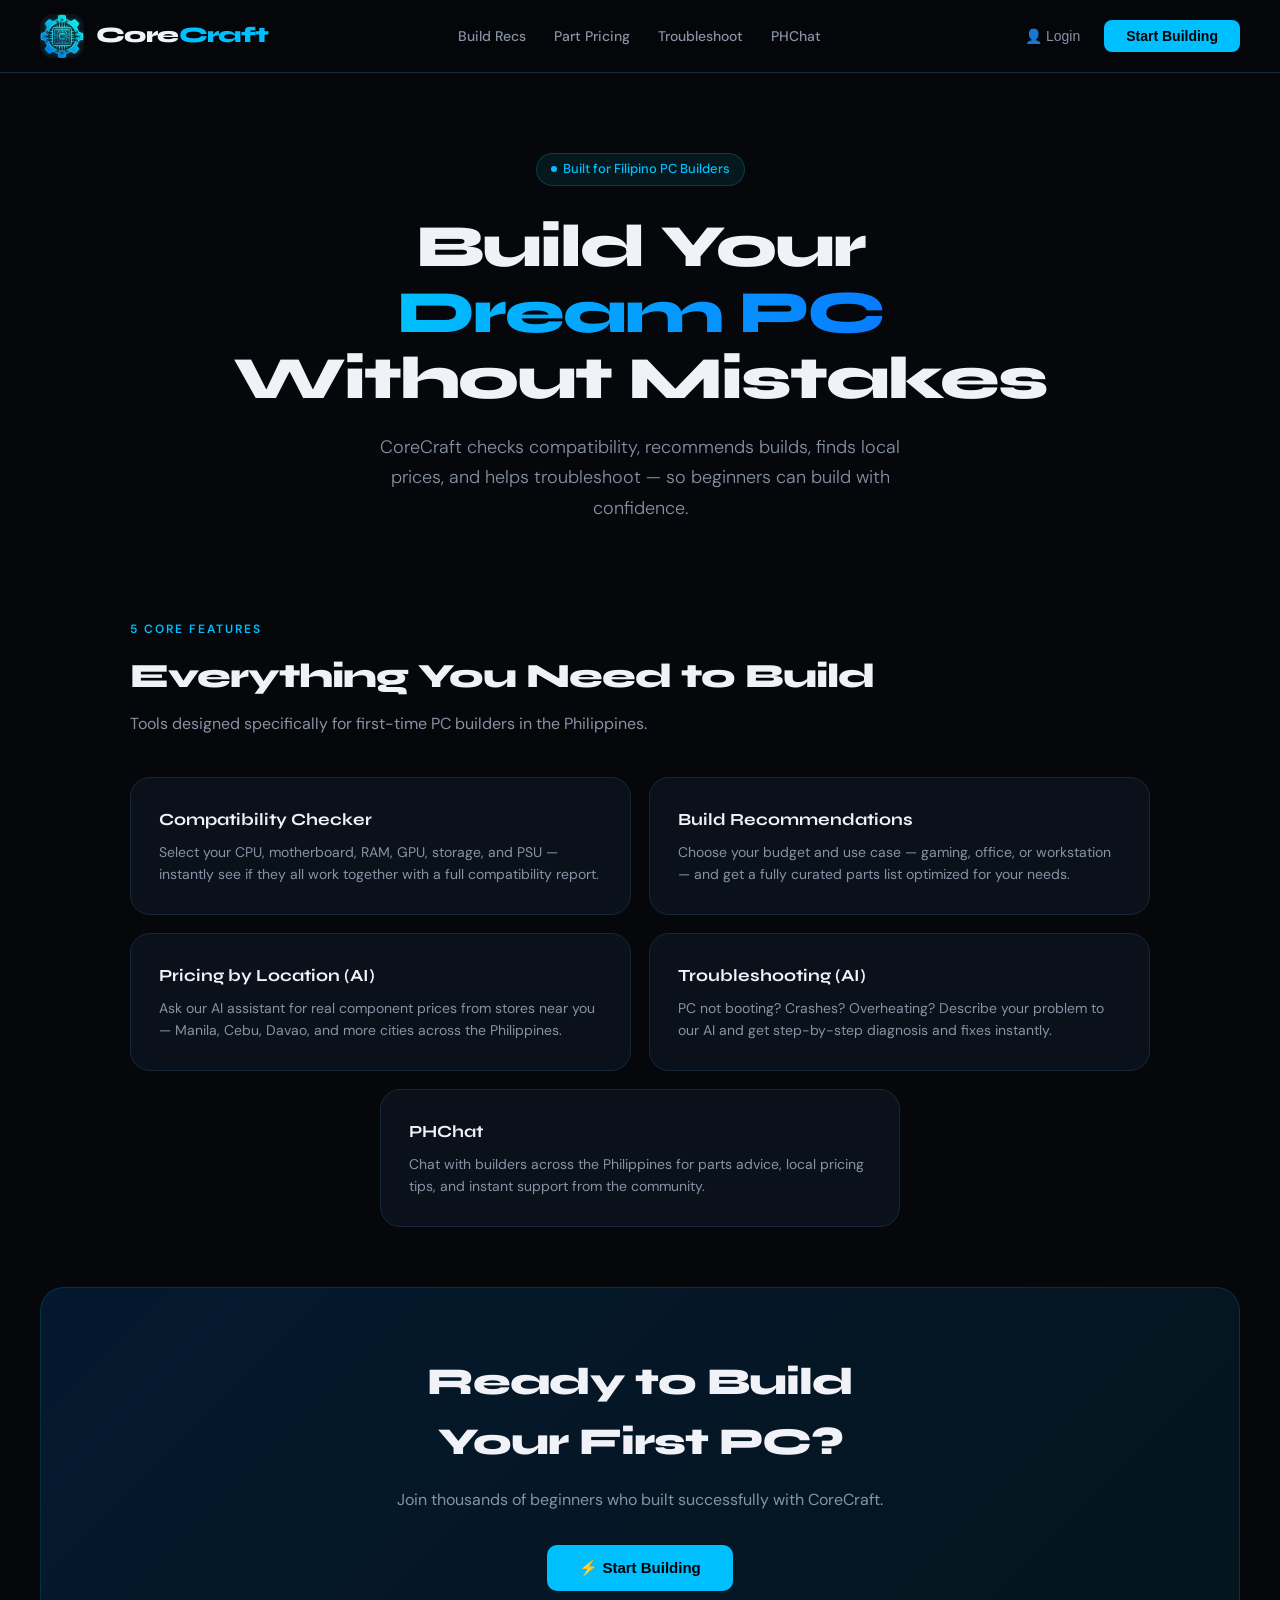
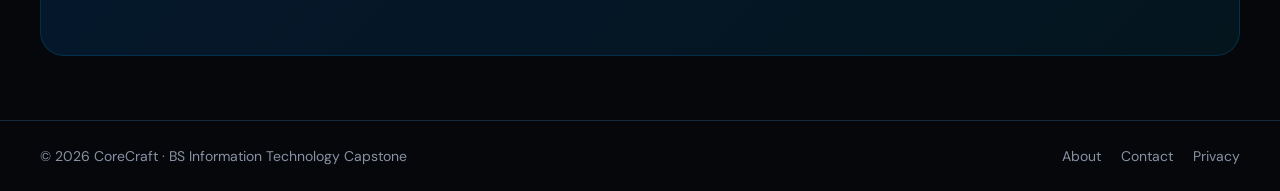
==== commit cf4541d5: "Apply local updates to main" ====
--- a/Ipeh/index.html
+++ b/Ipeh/index.html
@@ -1,9 +1,9 @@
-﻿<!DOCTYPE html>
+<!DOCTYPE html>
 <html lang="en">
 <head>
   <meta charset="UTF-8"/>
   <meta name="viewport" content="width=device-width, initial-scale=1.0"/>
-  <title>CoreCraft â€” Build Your Dream PC</title>
+  <title>CoreCraft — Build Your Dream PC</title>
   <link href="https://fonts.googleapis.com/css2?family=Syne:wght@400;600;700;800&family=DM+Sans:wght@300;400;500;600;700&display=swap" rel="stylesheet"/>
   <style>
     *,*::before,*::after{box-sizing:border-box;margin:0;padding:0}
@@ -375,19 +375,19 @@
     <li><a onclick="showPage('PHchat')">PHChat</a></li>
   </ul>
   <div class="nav-actions">
-    <button class="btn-login" id="nav-login-btn" onclick="showPage('login')">ðŸ‘¤ Login</button>
+    <button class="btn-login" id="nav-login-btn" onclick="showPage('login')">👤 Login</button>
     <div class="user-dropdown" id="user-dropdown">
       <button class="user-pill" onclick="toggleDropdown()" id="user-pill">
         <div class="user-avatar" id="user-avatar">J</div>
-        <span id="user-displayname">Juan</span> â–¾
+        <span id="user-displayname">Juan</span> ▾
       </button>
       <div class="dropdown-menu hidden" id="dropdown-menu">
         <div class="dropdown-header">
           <div class="dropdown-name" id="dropdown-name">Juan Dela Cruz</div>
           <div class="dropdown-email" id="dropdown-email">juan@example.com</div>
         </div>
-        <button class="dropdown-item" onclick="showPage('profile');closeDropdown()">ðŸ‘¤ My Profile</button>
-        <button class="dropdown-item logout" onclick="handleLogout()">ðŸšª Log Out</button>
+        <button class="dropdown-item" onclick="showPage('profile');closeDropdown()">👤 My Profile</button>
+        <button class="dropdown-item logout" onclick="handleLogout()">🚪 Log Out</button>
       </div>
     </div>
     <button class="btn-start" onclick="showPage('compatibility')">Start Building</button>
@@ -399,13 +399,13 @@
 
 <!-- Mobile Menu -->
 <div class="mobile-menu" id="mobile-menu">
-  <a onclick="showPage('build');closeMenu()">ðŸ’¡ Build Recommendations</a>
-  <a onclick="showPage('pricing');closeMenu()">ðŸ“ Part Pricing by Location</a>
-  <a onclick="showPage('troubleshoot');closeMenu()">ðŸ› ï¸ Troubleshooting</a>
-  <a onclick="showPage('PHchat');closeMenu()">ðŸŒ PHChat</a>
+  <a onclick="showPage('build');closeMenu()">💡 Build Recommendations</a>
+  <a onclick="showPage('pricing');closeMenu()">📍 Part Pricing by Location</a>
+  <a onclick="showPage('troubleshoot');closeMenu()">🛠️ Troubleshooting</a>
+  <a onclick="showPage('PHchat');closeMenu()">🌐 PHChat</a>
   <div class="mobile-menu-actions">
-    <button class="btn-login" onclick="showPage('login');closeMenu()">ðŸ‘¤ Login</button>
-    <button class="btn-start" onclick="showPage('compatibility');closeMenu()">âš¡ Start Building</button>
+    <button class="btn-login" onclick="showPage('login');closeMenu()">👤 Login</button>
+    <button class="btn-start" onclick="showPage('compatibility');closeMenu()">⚡ Start Building</button>
   </div>
 </div>
 <!-- ===== HOME ===== -->
@@ -413,7 +413,7 @@
   <div class="hero">
     <div class="badge" style="margin-bottom:28px;"><span class="pulse"></span> Built for Filipino PC Builders</div>
     <h1 class="hero-title">Build Your<br><span class="gradient">Dream PC</span><br>Without Mistakes</h1>
-    <p class="hero-sub">CoreCraft checks compatibility, recommends builds, finds local prices, and helps troubleshoot â€” so beginners can build with confidence.</p>
+    <p class="hero-sub">CoreCraft checks compatibility, recommends builds, finds local prices, and helps troubleshoot — so beginners can build with confidence.</p>
   </div>
 
   <div class="section-wrap" style="padding-top:0">
@@ -423,15 +423,15 @@
     <div class="grid-2">
       <div class="feature-card">
         <div class="feature-title">Compatibility Checker</div>
-        <div class="feature-desc">Select your CPU, motherboard, RAM, GPU, storage, and PSU â€” instantly see if they all work together with a full compatibility report.</div>
+        <div class="feature-desc">Select your CPU, motherboard, RAM, GPU, storage, and PSU — instantly see if they all work together with a full compatibility report.</div>
       </div>
       <div class="feature-card">
         <div class="feature-title">Build Recommendations</div>
-        <div class="feature-desc">Choose your budget and use case â€” gaming, office, or workstation â€” and get a fully curated parts list optimized for your needs.</div>
+        <div class="feature-desc">Choose your budget and use case — gaming, office, or workstation — and get a fully curated parts list optimized for your needs.</div>
       </div>
       <div class="feature-card">
         <div class="feature-title">Pricing by Location (AI)</div>
-        <div class="feature-desc">Ask our AI assistant for real component prices from stores near you â€” Manila, Cebu, Davao, and more cities across the Philippines.</div>
+        <div class="feature-desc">Ask our AI assistant for real component prices from stores near you — Manila, Cebu, Davao, and more cities across the Philippines.</div>
       </div>
       <div class="feature-card">
         <div class="feature-title">Troubleshooting (AI)</div>
@@ -447,11 +447,11 @@
   <div class="cta-box">
     <div class="cta-title">Ready to Build<br>Your First PC?</div>
     <p style="color:var(--muted);margin-bottom:32px;">Join thousands of beginners who built successfully with CoreCraft.</p>
-    <button class="btn-primary" onclick="showPage('compatibility')">âš¡ Start Building</button>
+    <button class="btn-primary" onclick="showPage('compatibility')">⚡ Start Building</button>
   </div>
 
   <footer>
-    <span>Â© 2026 CoreCraft Â· BS Information Technology Capstone</span>
+    <span>© 2026 CoreCraft · BS Information Technology Capstone</span>
     <div class="footer-links"><a href="about.html">About</a><a href="contact.html">Contact</a><a href="privacy.html">Privacy</a></div>
   </footer>
 </div>
@@ -460,14 +460,14 @@
 <div id="page-compatibility" class="page">
   <div class="section-wrap" style="padding-top:20px">
     <div style="display:flex;align-items:center;justify-content:space-between;flex-wrap:wrap;gap:12px;margin-bottom:28px">
-      <button class="back-link" onclick="showPage('home')">â† Back to Home</button>
+      <button class="back-link" onclick="showPage('home')">← Back to Home</button>
       <div style="background:linear-gradient(135deg,#00bfff,#087cff);color:white;padding:6px 14px;border-radius:999px;font-size:12px;font-weight:600">Powered by Claude AI</div>
     </div>
     <div style="margin-bottom:32px">
       <div style="display:flex;align-items:center;gap:12px;margin-bottom:12px">
         <div style="font-family:'Syne',sans-serif;font-size:28px;font-weight:800">AI Compatibility Checker</div>
       </div>
-      <p style="color:var(--muted);font-size:15px;line-height:1.6;margin-top:12px">Enter your PC parts below â€” the AI will analyze socket compatibility, power requirements, RAM support, and suggest fixes if anything's wrong.</p>
+      <p style="color:var(--muted);font-size:15px;line-height:1.6;margin-top:12px">Enter your PC parts below — the AI will analyze socket compatibility, power requirements, RAM support, and suggest fixes if anything's wrong.</p>
     </div>
 
     <div class="card" style="padding:32px;margin-bottom:24px">
@@ -476,42 +476,42 @@
           <label class="compat-label">CPU</label>
           <div class="compat-row">
             <input type="text" id="compat-cpu" placeholder="e.g. Intel Core i5-13400F, AMD Ryzen 5 7600X" onkeydown="if(event.key==='Enter')runCompatCheck()" />
-            <button type="button" class="btn-secondary compat-btn" onclick="openComponentSelector('cpu')">Pick CPU <svg viewBox="0 0 10 6" width="9" height="6" style="fill:#fff;opacity:.85;vertical-align:middle;margin-left:5px" aria-hidden="true"><path d="M0 0h10L5 6z"/></svg></button>
+            <button type="button" class="btn-secondary compat-btn" onclick="openComponentSelector('cpu')">Pick CPU</button>
           </div>
         </div>
         <div class="compat-field">
           <label class="compat-label">Motherboard</label>
           <div class="compat-row">
             <input type="text" id="compat-mb" placeholder="e.g. MSI B760M Mortar, ASUS ROG Strix B650-A" onkeydown="if(event.key==='Enter')runCompatCheck()" />
-            <button type="button" class="btn-secondary compat-btn" onclick="openComponentSelector('motherboard')">Pick MB <svg viewBox="0 0 10 6" width="9" height="6" style="fill:#fff;opacity:.85;vertical-align:middle;margin-left:5px" aria-hidden="true"><path d="M0 0h10L5 6z"/></svg></button>
+            <button type="button" class="btn-secondary compat-btn" onclick="openComponentSelector('motherboard')">Pick MB</button>
           </div>
         </div>
         <div class="compat-field">
           <label class="compat-label">RAM</label>
           <div class="compat-row">
             <input type="text" id="compat-ram" placeholder="e.g. 16GB DDR5 5200MHz, 32GB DDR4 3600MHz" onkeydown="if(event.key==='Enter')runCompatCheck()" />
-            <button type="button" class="btn-secondary compat-btn" onclick="openComponentSelector('ram')">Pick RAM <svg viewBox="0 0 10 6" width="9" height="6" style="fill:#fff;opacity:.85;vertical-align:middle;margin-left:5px" aria-hidden="true"><path d="M0 0h10L5 6z"/></svg></button>
+            <button type="button" class="btn-secondary compat-btn" onclick="openComponentSelector('ram')">Pick RAM</button>
           </div>
         </div>
         <div class="compat-field">
           <label class="compat-label">GPU</label>
           <div class="compat-row">
             <input type="text" id="compat-gpu" placeholder="e.g. RTX 4060, RX 7600, or None (iGPU)" onkeydown="if(event.key==='Enter')runCompatCheck()" />
-            <button type="button" class="btn-secondary compat-btn" onclick="openComponentSelector('gpu')">Pick GPU <svg viewBox="0 0 10 6" width="9" height="6" style="fill:#fff;opacity:.85;vertical-align:middle;margin-left:5px" aria-hidden="true"><path d="M0 0h10L5 6z"/></svg></button>
+            <button type="button" class="btn-secondary compat-btn" onclick="openComponentSelector('gpu')">Pick GPU</button>
           </div>
         </div>
         <div class="compat-field">
           <label class="compat-label">Storage</label>
           <div class="compat-row">
             <input type="text" id="compat-storage" placeholder="e.g. 1TB NVMe Gen4 SSD, 2TB HDD" onkeydown="if(event.key==='Enter')runCompatCheck()" />
-            <button type="button" class="btn-secondary compat-btn" onclick="openComponentSelector('storage')">Pick Storage <svg viewBox="0 0 10 6" width="9" height="6" style="fill:#fff;opacity:.85;vertical-align:middle;margin-left:5px" aria-hidden="true"><path d="M0 0h10L5 6z"/></svg></button>
+            <button type="button" class="btn-secondary compat-btn" onclick="openComponentSelector('storage')">Pick Storage</button>
           </div>
         </div>
         <div class="compat-field">
           <label class="compat-label">PSU</label>
           <div class="compat-row">
             <input type="text" id="compat-psu" placeholder="e.g. Corsair 650W 80+ Gold, Seasonic 750W" onkeydown="if(event.key==='Enter')runCompatCheck()" />
-            <button type="button" class="btn-secondary compat-btn" onclick="openComponentSelector('psu')">Pick PSU <svg viewBox="0 0 10 6" width="9" height="6" style="fill:#fff;opacity:.85;vertical-align:middle;margin-left:5px" aria-hidden="true"><path d="M0 0h10L5 6z"/></svg></button>
+            <button type="button" class="btn-secondary compat-btn" onclick="openComponentSelector('psu')">Pick PSU</button>
           </div>
         </div>
         <div class="compat-field" style="grid-column:1/-1">
@@ -522,12 +522,12 @@
         </div>
       </div>
       <div class="compat-actions">
-        <button class="btn-gradient" onclick="runCompatCheck()">ðŸ¤– Check with AI</button>
-        <button class="btn-secondary" onclick="saveCurrentBuild()">ðŸ’¾ Save Build</button>
-        <button class="btn-secondary" onclick="openLoadBuildsModal()">ðŸ“‚ Saved Builds</button>
+        <button class="btn-gradient" onclick="runCompatCheck()">🤖 Check with AI</button>
+        <button class="btn-secondary" onclick="saveCurrentBuild()">💾 Save Build</button>
+        <button class="btn-secondary" onclick="openLoadBuildsModal()">📂 Saved Builds</button>
       </div>
       <div class="compat-header" style="margin-top:24px">
-        <div class="compat-status" id="compat-status">âœ“ 0 of 6 Parts Compatible</div>
+        <div class="compat-status" id="compat-status">✓ 0 of 6 Parts Compatible</div>
       </div>
       <div id="components-grid" class="grid-3" style="margin-top:24px;grid-template-columns:repeat(auto-fit,minmax(150px,1fr));"></div>
       <div id="budget-list" style="margin-top:20px"></div>
@@ -557,14 +557,14 @@
         </div>
       </div>
       <div class="ai-info-cards">
-        <div class="ai-info-card"><div class="ai-info-emoji">ðŸ”</div><div class="ai-info-num">Analysis</div><div class="ai-info-sub">Deep compatibility checks</div></div>
-        <div class="ai-info-card"><div class="ai-info-emoji">ðŸ’¡</div><div class="ai-info-num">Suggestions</div><div class="ai-info-sub">Smart recommendations</div></div>
-        <div class="ai-info-card"><div class="ai-info-emoji">âš¡</div><div class="ai-info-num">Instant</div><div class="ai-info-sub">AI answers fast</div></div>
+        <div class="ai-info-card"><div class="ai-info-emoji">🔍</div><div class="ai-info-num">Analysis</div><div class="ai-info-sub">Deep compatibility checks</div></div>
+        <div class="ai-info-card"><div class="ai-info-emoji">💡</div><div class="ai-info-num">Suggestions</div><div class="ai-info-sub">Smart recommendations</div></div>
+        <div class="ai-info-card"><div class="ai-info-emoji">⚡</div><div class="ai-info-num">Instant</div><div class="ai-info-sub">AI answers fast</div></div>
       </div>
     </div>
   </div>
   <footer>
-    <span>Â© 2026 CoreCraft Â· BS Information Technology Capstone</span>
+    <span>© 2026 CoreCraft · BS Information Technology Capstone</span>
     <div class="footer-links"><a href="about.html">About</a><a href="contact.html">Contact</a><a href="privacy.html">Privacy</a></div>
   </footer>
 </div>
@@ -572,7 +572,7 @@
 <!-- ===== BUILD RECOMMENDATIONS ===== -->
 <div id="page-build" class="page">
   <div class="section-wrap" style="padding-top:20px">
-    <button class="back-link" onclick="showPage('home')" style="margin-bottom:28px">â† Back to Home</button>
+    <button class="back-link" onclick="showPage('home')" style="margin-bottom:28px">← Back to Home</button>
     <div class="label-tag">Feature 2</div>
     <div class="section-title">Build Recommendations</div>
     <div class="section-sub">Curated PC builds for every budget and purpose. Click a category to explore builds.</div>
@@ -588,7 +588,7 @@
     <!-- User-contributed build ideas removed per request -->
   </div>
   <footer>
-    <span>Â© 2026 CoreCraft Â· BS Information Technology Capstone</span>
+    <span>© 2026 CoreCraft · BS Information Technology Capstone</span>
     <div class="footer-links"><a href="about.html">About</a><a href="contact.html">Contact</a><a href="privacy.html">Privacy</a></div>
   </footer>
 </div>
@@ -596,7 +596,7 @@
 <!-- ===== PART PRICING ===== -->
 <div id="page-pricing" class="page">
   <div class="section-wrap" style="padding-top:20px">
-    <button class="back-link" onclick="showPage('home')" style="margin-bottom:28px">â† Back to Home</button>
+    <button class="back-link" onclick="showPage('home')" style="margin-bottom:28px">← Back to Home</button>
     <div class="label-tag">Feature 3</div>
     <div class="section-title">Component Pricing by Location</div>
     <div class="section-sub">The legacy pricing chat has been removed. Open the main CoreCraft app for store locations and current part listings.</div>
@@ -605,7 +605,7 @@
     </div>
   </div>
   <footer>
-    <span>Â© 2026 CoreCraft Â· BS Information Technology Capstone</span>
+    <span>© 2026 CoreCraft · BS Information Technology Capstone</span>
     <div class="footer-links"><a href="about.html">About</a><a href="contact.html">Contact</a><a href="privacy.html">Privacy</a></div>
   </footer>
 </div>
@@ -613,8 +613,8 @@
 <!-- ===== TROUBLESHOOT AI ===== -->
 <div id="page-troubleshoot" class="page">
   <div class="section-wrap" style="padding-top:20px">
-    <button class="back-link" onclick="showPage('home')" style="margin-bottom:28px">â† Back to Home</button>
-    <div class="label-tag">Feature 4 Â· AI Powered</div>
+    <button class="back-link" onclick="showPage('home')" style="margin-bottom:28px">← Back to Home</button>
+    <div class="label-tag">Feature 4 · AI Powered</div>
     <div class="section-title">Troubleshooting Bot</div>
     <div class="section-sub">Tell the bot your PC problem and get step-by-step repair guidance to fix it.</div>
     <div class="ai-page-wrap">
@@ -639,14 +639,14 @@
         </div>
       </div>
       <div class="ai-info-cards">
-        <div class="ai-info-card"><div class="ai-info-emoji">ðŸ”</div><div class="ai-info-num">Diagnosis</div><div class="ai-info-sub">Identify root cause</div></div>
-        <div class="ai-info-card"><div class="ai-info-emoji">ðŸ› ï¸</div><div class="ai-info-num">Step-by-step</div><div class="ai-info-sub">Clear fix instructions</div></div>
-        <div class="ai-info-card"><div class="ai-info-emoji">âš¡</div><div class="ai-info-num">Instant</div><div class="ai-info-sub">AI answers fast</div></div>
+        <div class="ai-info-card"><div class="ai-info-emoji">🔍</div><div class="ai-info-num">Diagnosis</div><div class="ai-info-sub">Identify root cause</div></div>
+        <div class="ai-info-card"><div class="ai-info-emoji">🛠️</div><div class="ai-info-num">Step-by-step</div><div class="ai-info-sub">Clear fix instructions</div></div>
+        <div class="ai-info-card"><div class="ai-info-emoji">⚡</div><div class="ai-info-num">Instant</div><div class="ai-info-sub">AI answers fast</div></div>
       </div>
     </div>
   </div>
   <footer>
-    <span>Â© 2026 CoreCraft Â· BS Information Technology Capstone</span>
+    <span>© 2026 CoreCraft · BS Information Technology Capstone</span>
     <div class="footer-links"><a href="about.html">About</a><a href="contact.html">Contact</a><a href="privacy.html">Privacy</a></div>
   </footer>
 </div>
@@ -654,8 +654,8 @@
 <!-- ===== PHCHAT ===== -->
 <div id="page-PHchat" class="page">
   <div class="section-wrap" style="padding-top:20px">
-    <button class="back-link" onclick="showPage('home')" style="margin-bottom:28px">â† Back to Home</button>
-    <div class="label-tag">Feature 5 Â· Community Chat</div>
+    <button class="back-link" onclick="showPage('home')" style="margin-bottom:28px">← Back to Home</button>
+    <div class="label-tag">Feature 5 · Community Chat</div>
     <div class="section-title">PHChat</div>
     <div class="section-sub">Join the PH community and chat with other builders from around the world.</div>
     <div class="chat-page-wrap" style="display:grid;grid-template-columns:1fr;gap:20px;align-items:start;">
@@ -681,7 +681,7 @@
     </div>
   </div>
   <footer>
-    <span>Â© 2026 CoreCraft Â· BS Information Technology Capstone</span>
+    <span>© 2026 CoreCraft · BS Information Technology Capstone</span>
     <div class="footer-links"><a href="about.html">About</a><a href="contact.html">Contact</a><a href="privacy.html">Privacy</a></div>
   </footer>
 </div>
@@ -713,13 +713,13 @@
         <div class="form-group">
           <label class="form-label">Password</label>
           <div class="input-wrap">
-            <input class="form-input password-input" type="password" id="pw-input" autocomplete="current-password" placeholder="â€¢â€¢â€¢â€¢â€¢â€¢â€¢â€¢"/>
+            <input class="form-input password-input" type="password" id="pw-input" autocomplete="current-password" placeholder="••••••••"/>
             <button class="pw-toggle" onclick="togglePw()" id="pw-eye" type="button" aria-label="Show password" aria-pressed="false">Show</button>
           </div>
         </div>
         <div class="hidden-field form-group" id="field-confirm">
           <label class="form-label">Confirm Password</label>
-          <div class="input-wrap"><input class="form-input signup-focus" id="confirm-input" type="password" autocomplete="new-password" placeholder="â€¢â€¢â€¢â€¢â€¢â€¢â€¢â€¢"/></div>
+          <div class="input-wrap"><input class="form-input signup-focus" id="confirm-input" type="password" autocomplete="new-password" placeholder="••••••••"/></div>
         </div>
         <div class="remember-row" id="remember-row">
           <label class="remember-label"><input id="remember-input" type="checkbox" style="accent-color:var(--cyan)"/> Remember me</label>
@@ -735,14 +735,14 @@
         </div>
       </div>
     </div>
-    <div class="login-footer"><button class="back-link" onclick="showPage('home')">â† Back to Home</button></div>
+    <div class="login-footer"><button class="back-link" onclick="showPage('home')">← Back to Home</button></div>
   </div>
 </div>
 
 <!-- ===== USER PROFILE ===== -->
 <div id="page-profile" class="page">
   <div class="section-wrap" style="padding-top:24px;max-width:860px">
-    <button class="back-link" onclick="showPage('home')" style="margin-bottom:28px">â† Back to Home</button>
+    <button class="back-link" onclick="showPage('home')" style="margin-bottom:28px">← Back to Home</button>
 
     <!-- Profile Header Card -->
     <div style="background:linear-gradient(135deg,rgba(8,124,255,.15),rgba(0,191,255,.08));border:1px solid rgba(0,191,255,.2);border-radius:24px;padding:36px;margin-bottom:24px;display:flex;align-items:center;gap:28px;flex-wrap:wrap">
@@ -752,16 +752,16 @@
         <div id="profile-email-big" style="color:var(--muted);font-size:14px;margin-bottom:12px">juan@example.com</div>
         <div style="display:flex;gap:8px;flex-wrap:wrap">
           <span class="badge"><span class="pulse"></span> Active Builder</span>
-          <span style="display:inline-flex;align-items:center;gap:6px;background:rgba(8,124,255,.12);border:1px solid rgba(8,124,255,.3);color:#70b7ff;padding:5px 14px;border-radius:999px;font-size:13px;font-weight:500">ðŸ… Member since 2026</span>
-        </div>
-      </div>
-      <button onclick="toggleEditMode()" id="edit-profile-btn" style="background:transparent;border:1px solid var(--border);color:var(--text);padding:10px 20px;border-radius:10px;font-size:14px;font-weight:600;cursor:pointer;transition:all .2s;font-family:'DM Sans',sans-serif;white-space:nowrap" onmouseover="this.style.borderColor='var(--cyan)';this.style.color='var(--cyan)'" onmouseout="this.style.borderColor='var(--border)';this.style.color='var(--text)'">âœï¸ Edit Profile</button>
+          <span style="display:inline-flex;align-items:center;gap:6px;background:rgba(8,124,255,.12);border:1px solid rgba(8,124,255,.3);color:#70b7ff;padding:5px 14px;border-radius:999px;font-size:13px;font-weight:500">🏅 Member since 2026</span>
+        </div>
+      </div>
+      <button onclick="toggleEditMode()" id="edit-profile-btn" style="background:transparent;border:1px solid var(--border);color:var(--text);padding:10px 20px;border-radius:10px;font-size:14px;font-weight:600;cursor:pointer;transition:all .2s;font-family:'DM Sans',sans-serif;white-space:nowrap" onmouseover="this.style.borderColor='var(--cyan)';this.style.color='var(--cyan)'" onmouseout="this.style.borderColor='var(--border)';this.style.color='var(--text)'">✏️ Edit Profile</button>
     </div>
 
     <div class="grid-2" style="margin-bottom:24px">
       <!-- Account Info -->
       <div class="card" style="padding:28px" id="info-view-panel">
-        <div style="font-family:'Syne',sans-serif;font-size:16px;font-weight:700;margin-bottom:20px;display:flex;align-items:center;gap:8px">ðŸ‘¤ Account Info</div>
+        <div style="font-family:'Syne',sans-serif;font-size:16px;font-weight:700;margin-bottom:20px;display:flex;align-items:center;gap:8px">👤 Account Info</div>
         <div style="display:flex;flex-direction:column;gap:14px">
           <div>
             <div style="font-size:12px;color:var(--muted);font-weight:600;text-transform:uppercase;letter-spacing:1px;margin-bottom:4px">Full Name</div>
@@ -773,18 +773,18 @@
           </div>
           <div>
             <div style="font-size:12px;color:var(--muted);font-weight:600;text-transform:uppercase;letter-spacing:1px;margin-bottom:4px">Location</div>
-            <div id="view-location" style="font-size:15px;font-weight:500">ðŸ“ Manila, Philippines</div>
+            <div id="view-location" style="font-size:15px;font-weight:500">📍 Manila, Philippines</div>
           </div>
           <div>
             <div style="font-size:12px;color:var(--muted);font-weight:600;text-transform:uppercase;letter-spacing:1px;margin-bottom:4px">Build Experience</div>
-            <div id="view-experience" style="font-size:15px;font-weight:500">ðŸŒ± Beginner</div>
+            <div id="view-experience" style="font-size:15px;font-weight:500">🌱 Beginner</div>
           </div>
         </div>
       </div>
 
       <!-- Edit Form (hidden by default) -->
       <div class="card" style="padding:28px;display:none" id="info-edit-panel">
-        <div style="font-family:'Syne',sans-serif;font-size:16px;font-weight:700;margin-bottom:20px">âœï¸ Edit Profile</div>
+        <div style="font-family:'Syne',sans-serif;font-size:16px;font-weight:700;margin-bottom:20px">✏️ Edit Profile</div>
         <div style="display:flex;flex-direction:column;gap:14px">
           <div>
             <label style="font-size:12px;color:var(--muted);font-weight:600;text-transform:uppercase;letter-spacing:1px;display:block;margin-bottom:6px">Full Name</label>
@@ -797,19 +797,19 @@
           <div>
             <label style="font-size:12px;color:var(--muted);font-weight:600;text-transform:uppercase;letter-spacing:1px;display:block;margin-bottom:6px">Location</label>
             <select id="edit-location" class="chat-textarea" style="width:100%;resize:none;border-radius:8px;padding:10px 14px;cursor:pointer">
-              <option>ðŸ“ Manila, Philippines</option>
-              <option>ðŸ“ Cebu, Philippines</option>
-              <option>ðŸ“ Davao, Philippines</option>
-              <option>ðŸ“ Quezon City, Philippines</option>
-              <option>ðŸ“ Other</option>
+              <option>📍 Manila, Philippines</option>
+              <option>📍 Cebu, Philippines</option>
+              <option>📍 Davao, Philippines</option>
+              <option>📍 Quezon City, Philippines</option>
+              <option>📍 Other</option>
             </select>
           </div>
           <div>
             <label style="font-size:12px;color:var(--muted);font-weight:600;text-transform:uppercase;letter-spacing:1px;display:block;margin-bottom:6px">Build Experience</label>
             <select id="edit-experience" class="chat-textarea" style="width:100%;resize:none;border-radius:8px;padding:10px 14px;cursor:pointer">
-              <option>ðŸŒ± Beginner</option>
-              <option>âš™ï¸ Intermediate</option>
-              <option>ðŸš€ Advanced</option>
+              <option>🌱 Beginner</option>
+              <option>⚙️ Intermediate</option>
+              <option>🚀 Advanced</option>
             </select>
           </div>
           <div style="display:flex;gap:10px;margin-top:4px">
@@ -821,7 +821,7 @@
 
       <!-- Stats Card -->
       <div class="card" style="padding:28px" id="stats-card">
-        <div style="font-family:'Syne',sans-serif;font-size:16px;font-weight:700;margin-bottom:20px;display:flex;align-items:center;gap:8px">ðŸ“Š My Stats</div>
+        <div style="font-family:'Syne',sans-serif;font-size:16px;font-weight:700;margin-bottom:20px;display:flex;align-items:center;gap:8px">📊 My Stats</div>
         <div style="display:grid;grid-template-columns:1fr 1fr;gap:12px">
           <div style="background:#111827;border:1px solid var(--border);border-radius:12px;padding:16px;text-align:center">
             <div style="font-family:'Syne',sans-serif;font-size:24px;font-weight:800;color:var(--cyan)">3</div>
@@ -832,7 +832,7 @@
             <div style="font-size:12px;color:var(--muted);margin-top:2px">AI Chats</div>
           </div>
           <div style="background:#111827;border:1px solid var(--border);border-radius:12px;padding:16px;text-align:center">
-            <div style="font-family:'Syne',sans-serif;font-size:24px;font-weight:800;color:var(--green)">â‚±54K</div>
+            <div style="font-family:'Syne',sans-serif;font-size:24px;font-weight:800;color:var(--green)">₱54K</div>
             <div style="font-size:12px;color:var(--muted);margin-top:2px">Build Value</div>
           </div>
           <div style="background:#111827;border:1px solid var(--border);border-radius:12px;padding:16px;text-align:center">
@@ -845,33 +845,33 @@
 
     <!-- Recent Activity -->
     <div class="card" style="padding:28px;margin-bottom:24px">
-      <div style="font-family:'Syne',sans-serif;font-size:16px;font-weight:700;margin-bottom:20px">ðŸ•’ Recent Activity</div>
+      <div style="font-family:'Syne',sans-serif;font-size:16px;font-weight:700;margin-bottom:20px">🕒 Recent Activity</div>
       <div style="display:flex;flex-direction:column;gap:0">
         <div class="budget-row">
           <div style="display:flex;align-items:center;gap:14px">
-            <div style="width:36px;height:36px;border-radius:10px;background:rgba(0,229,255,.1);display:flex;align-items:center;justify-content:center;font-size:16px;flex-shrink:0">ðŸ”</div>
+            <div style="width:36px;height:36px;border-radius:10px;background:rgba(0,229,255,.1);display:flex;align-items:center;justify-content:center;font-size:16px;flex-shrink:0">🔍</div>
             <div><div style="font-size:14px;font-weight:500">Ran compatibility check</div><div style="font-size:12px;color:var(--muted)">Ryzen 5 5600X + ASUS B550-F + RTX 3070</div></div>
           </div>
           <div style="font-size:12px;color:var(--muted);white-space:nowrap">2 hrs ago</div>
         </div>
         <div class="budget-row">
           <div style="display:flex;align-items:center;gap:14px">
-            <div style="width:36px;height:36px;border-radius:10px;background:rgba(255,107,53,.1);display:flex;align-items:center;justify-content:center;font-size:16px;flex-shrink:0">ðŸ“</div>
-            <div><div style="font-size:14px;font-weight:500">Checked RTX 4060 price in Manila</div><div style="font-size:12px;color:var(--muted)">Found best deal at Dynaquest Gilmore â€” â‚±21,500</div></div>
+            <div style="width:36px;height:36px;border-radius:10px;background:rgba(255,107,53,.1);display:flex;align-items:center;justify-content:center;font-size:16px;flex-shrink:0">📍</div>
+            <div><div style="font-size:14px;font-weight:500">Checked RTX 4060 price in Manila</div><div style="font-size:12px;color:var(--muted)">Found best deal at Dynaquest Gilmore — ₱21,500</div></div>
           </div>
           <div style="font-size:12px;color:var(--muted);white-space:nowrap">Yesterday</div>
         </div>
         <div class="budget-row">
           <div style="display:flex;align-items:center;gap:14px">
-            <div style="width:36px;height:36px;border-radius:10px;background:rgba(8,124,255,.1);display:flex;align-items:center;justify-content:center;font-size:16px;flex-shrink:0">ðŸ’¡</div>
-            <div><div style="font-size:14px;font-weight:500">Viewed Mid-Range Gaming build</div><div style="font-size:12px;color:var(--muted)">â‚±65,000 â€” Ryzen 5 7600X + RTX 4060 Ti</div></div>
+            <div style="width:36px;height:36px;border-radius:10px;background:rgba(8,124,255,.1);display:flex;align-items:center;justify-content:center;font-size:16px;flex-shrink:0">💡</div>
+            <div><div style="font-size:14px;font-weight:500">Viewed Mid-Range Gaming build</div><div style="font-size:12px;color:var(--muted)">₱65,000 — Ryzen 5 7600X + RTX 4060 Ti</div></div>
           </div>
           <div style="font-size:12px;color:var(--muted);white-space:nowrap">2 days ago</div>
         </div>
         <div class="budget-row" style="border-bottom:none">
           <div style="display:flex;align-items:center;gap:14px">
-            <div style="width:36px;height:36px;border-radius:10px;background:rgba(34,197,94,.1);display:flex;align-items:center;justify-content:center;font-size:16px;flex-shrink:0">ðŸ› ï¸</div>
-            <div><div style="font-size:14px;font-weight:500">Asked troubleshooting AI</div><div style="font-size:12px;color:var(--muted)">PC won't turn on â€” fixed 24-pin connector</div></div>
+            <div style="width:36px;height:36px;border-radius:10px;background:rgba(34,197,94,.1);display:flex;align-items:center;justify-content:center;font-size:16px;flex-shrink:0">🛠️</div>
+            <div><div style="font-size:14px;font-weight:500">Asked troubleshooting AI</div><div style="font-size:12px;color:var(--muted)">PC won't turn on — fixed 24-pin connector</div></div>
           </div>
           <div style="font-size:12px;color:var(--muted);white-space:nowrap">3 days ago</div>
         </div>
@@ -884,11 +884,11 @@
         <div style="font-size:15px;font-weight:700;color:#f87171;margin-bottom:4px">Log Out</div>
         <div style="font-size:13px;color:var(--muted)">Sign out of your CoreCraft account on this device.</div>
       </div>
-      <button onclick="handleLogout()" style="background:rgba(248,113,113,.12);border:1px solid rgba(248,113,113,.3);color:#f87171;padding:10px 22px;border-radius:8px;font-size:14px;font-weight:600;cursor:pointer;font-family:'DM Sans',sans-serif;transition:all .2s" onmouseover="this.style.background='rgba(248,113,113,.22)'" onmouseout="this.style.background='rgba(248,113,113,.12)'">ðŸšª Log Out</button>
+      <button onclick="handleLogout()" style="background:rgba(248,113,113,.12);border:1px solid rgba(248,113,113,.3);color:#f87171;padding:10px 22px;border-radius:8px;font-size:14px;font-weight:600;cursor:pointer;font-family:'DM Sans',sans-serif;transition:all .2s" onmouseover="this.style.background='rgba(248,113,113,.22)'" onmouseout="this.style.background='rgba(248,113,113,.12)'">🚪 Log Out</button>
     </div>
   </div>
   <footer>
-    <span>Â© 2026 CoreCraft Â· BS Information Technology Capstone</span>
+    <span>© 2026 CoreCraft · BS Information Technology Capstone</span>
     <div class="footer-links"><a href="about.html">About</a><a href="contact.html">Contact</a><a href="privacy.html">Privacy</a></div>
   </footer>
 </div>
@@ -896,7 +896,7 @@
 <!-- Compatibility Modal -->
 <div class="modal-overlay" id="compat-modal">
   <div class="modal-box">
-    <div class="modal-title">ðŸ” Compatibility Report</div>
+    <div class="modal-title">🔍 Compatibility Report</div>
     <div id="modal-content"></div>
     <button class="modal-close" onclick="closeModal()">Close</button>
   </div>
@@ -915,14 +915,14 @@
 
 <div class="modal-overlay" id="build-idea-modal">
   <div class="modal-box">
-    <div class="modal-title">ðŸ’¡ Add a Build Idea</div>
+    <div class="modal-title">💡 Add a Build Idea</div>
     <div style="display:flex;flex-direction:column;gap:14px">
       <input id="idea-title" class="chat-textarea" type="text" placeholder="Build name e.g. 1080p Gaming" />
       <select id="idea-category" class="chat-textarea" style="max-width:260px">
-        <option value="gaming">ðŸŽ® Gaming</option>
-        <option value="office">ðŸ’¼ Office</option>
-        <option value="workstation">ðŸ–¥ï¸ Workstation</option>
-        <option value="other">ðŸ”– Other</option>
+        <option value="gaming">🎮 Gaming</option>
+        <option value="office">💼 Office</option>
+        <option value="workstation">🖥️ Workstation</option>
+        <option value="other">🔖 Other</option>
       </select>
       <div class="idea-components-grid" style="display:grid;grid-template-columns:1fr 1fr;gap:10px">
         <input id="idea-cpu" class="chat-textarea" type="text" placeholder="CPU (optional) e.g. Ryzen 5 5600X" />
@@ -944,18 +944,18 @@
 
 <div class="modal-overlay" id="saved-builds-modal">
   <div class="modal-box">
-    <div class="modal-title">ðŸ“‚ Saved Builds</div>
+    <div class="modal-title">📂 Saved Builds</div>
     <div id="saved-builds-modal-list" style="max-height:400px;overflow-y:auto;margin:20px 0;"></div>
     <button class="modal-close" style="width:100%" onclick="closeSavedBuildsModal()">Close</button>
   </div>
 </div>
 
 <script>
-// â€”â€”â€” MOBILE MENU â€”â€”â€”
+// ——— MOBILE MENU ———
 function toggleMenu(){document.getElementById('mobile-menu').classList.toggle('open')}
 function closeMenu(){document.getElementById('mobile-menu').classList.remove('open')}
 
-// â€”â€”â€” AUTH â€”â€”â€”
+// ——— AUTH ———
 let isLoggedIn=false,pendingPage=null,PHchatInit=false,activePHChat=null;
 const protected_=['compatibility','build','pricing','troubleshoot','profile','PHchat'];
 
@@ -973,7 +973,7 @@
   if(name==='build'){updateSavedBuildsList();renderBuildIdeas();}
 }
 
-// â€”â€”â€” COMPONENTS DATA â€”â€”â€”
+// ——— COMPONENTS DATA ———
 const componentData = {
   motherboard: [
     {id: 'mb1', name: 'ASUS B550-F', socket: 'AM4', formFactor: 'ATX', ramType: 'DDR4', price: 8500},
@@ -1020,12 +1020,12 @@
 };
 
 const components=[
-  {id:'1',name:'Motherboard',type:'motherboard',value:'Not Selected',price:0,icon:'ðŸ”²',tag:'â—‹ Select Motherboard',status:'empty',detail:''},
-  {id:'2',name:'CPU',type:'cpu',value:'Not Selected',price:0,icon:'ðŸ§ ',tag:'â—‹ Select CPU',status:'empty',detail:''},
-  {id:'3',name:'RAM',type:'ram',value:'Not Selected',price:0,icon:'ðŸ’¾',tag:'â—‹ Select RAM',status:'empty',detail:''},
-  {id:'4',name:'GPU',type:'gpu',value:'Not Selected',price:0,icon:'ðŸŽ®',tag:'â—‹ Select GPU',status:'empty',detail:''},
-  {id:'5',name:'Storage',type:'storage',value:'Not Selected',price:0,icon:'ðŸ’¿',tag:'â—‹ Select Storage',status:'empty',detail:''},
-  {id:'6',name:'PSU',type:'psu',value:'Not Selected',price:0,icon:'ðŸ”Œ',tag:'â—‹ Select PSU',status:'empty',detail:''}
+  {id:'1',name:'Motherboard',type:'motherboard',value:'Not Selected',price:0,icon:'🔲',tag:'○ Select Motherboard',status:'empty',detail:''},
+  {id:'2',name:'CPU',type:'cpu',value:'Not Selected',price:0,icon:'🧠',tag:'○ Select CPU',status:'empty',detail:''},
+  {id:'3',name:'RAM',type:'ram',value:'Not Selected',price:0,icon:'💾',tag:'○ Select RAM',status:'empty',detail:''},
+  {id:'4',name:'GPU',type:'gpu',value:'Not Selected',price:0,icon:'🎮',tag:'○ Select GPU',status:'empty',detail:''},
+  {id:'5',name:'Storage',type:'storage',value:'Not Selected',price:0,icon:'💿',tag:'○ Select Storage',status:'empty',detail:''},
+  {id:'6',name:'PSU',type:'psu',value:'Not Selected',price:0,icon:'🔌',tag:'○ Select PSU',status:'empty',detail:''}
 ];
 
 function getAllMotherboards() {
@@ -1068,7 +1068,7 @@
   const compat=components.filter(c=>c.status==='compatible').length;
   const compatStatusEl=document.getElementById('compat-status');
   if(compatStatusEl){
-    compatStatusEl.textContent=`âœ“ ${compat} of 6 Parts Compatible`;
+    compatStatusEl.textContent=`✓ ${compat} of 6 Parts Compatible`;
   }
   const gridEl=document.getElementById('components-grid');
   if(gridEl){
@@ -1089,11 +1089,11 @@
           <div class="budget-item-icon">${c.icon}</div>
           <div><div class="budget-item-name">${c.value}</div><div class="budget-item-detail">${c.detail}</div></div>
         </div>
-        <div class="budget-price">â‚±${c.price.toLocaleString()}</div>
+        <div class="budget-price">₱${c.price.toLocaleString()}</div>
       </div>`).join('')+`
       <div class="budget-total">
         <div class="budget-total-label">Estimated Total</div>
-        <div class="budget-total-price">â‚±${total.toLocaleString()}</div>
+        <div class="budget-total-price">₱${total.toLocaleString()}</div>
       </div>`;
   }
 }
@@ -1150,14 +1150,14 @@
   if(mbSocket==='AM5'||mbSocket==='LGA1700') mbRamType='DDR5';
   else if(mbSocket==='AM4') mbRamType='DDR4';
   if(cpuSocket!=='Unknown'&&mbSocket!=='Unknown'&&cpuSocket!==mbSocket){
-    issues.push(`âš ï¸ **Socket mismatch** â€” CPU is ${cpuSocket} but motherboard is ${mbSocket}. Use a matching CPU or motherboard.`);
+    issues.push(`⚠️ **Socket mismatch** — CPU is ${cpuSocket} but motherboard is ${mbSocket}. Use a matching CPU or motherboard.`);
   } else if(cpuSocket!=='Unknown'&&mbSocket!=='Unknown'){
-    notes.push(`âœ… CPU and motherboard are likely compatible with ${cpuSocket}.`);
+    notes.push(`✅ CPU and motherboard are likely compatible with ${cpuSocket}.`);
   }
   if(ramType!=='Unknown'&&mbRamType!=='Unknown'&&ramType!==mbRamType){
-    issues.push(`âš ï¸ **RAM type mismatch** â€” build uses ${ramType} but motherboard likely supports ${mbRamType}. Choose matching RAM.`);
+    issues.push(`⚠️ **RAM type mismatch** — build uses ${ramType} but motherboard likely supports ${mbRamType}. Choose matching RAM.`);
   } else if(ramType!=='Unknown'&&mbRamType!=='Unknown'){
-    notes.push(`âœ… RAM type ${ramType} matches the motherboard's expected memory.`);
+    notes.push(`✅ RAM type ${ramType} matches the motherboard's expected memory.`);
   }
   let psuWatt=0;
   const match=psuL.match(/(\d+)\s?w/);
@@ -1169,20 +1169,20 @@
   else if(gpuL.includes('4060')) gpuRequirement=550;
   else if(gpuL.includes('rx 7600')||gpuL.includes('6600')||gpuL.includes('rtx 3060')) gpuRequirement=550;
   if(gpuRequirement>0 && psuWatt>0 && psuWatt < gpuRequirement){
-    issues.push(`âš ï¸ **PSU too weak** â€” your GPU needs about ${gpuRequirement}W but your PSU is ${psuWatt}W. Upgrade to ${gpuRequirement}W+ for stability.`);
+    issues.push(`⚠️ **PSU too weak** — your GPU needs about ${gpuRequirement}W but your PSU is ${psuWatt}W. Upgrade to ${gpuRequirement}W+ for stability.`);
   } else if(gpuRequirement>0 && psuWatt>0){
-    notes.push(`âœ… PSU wattage looks sufficient for the listed GPU.`);
+    notes.push(`✅ PSU wattage looks sufficient for the listed GPU.`);
   }
   if(!gpu){
-    notes.push(`ðŸ’» No GPU detected. If your CPU has integrated graphics, the system can still display output.`);
+    notes.push(`💻 No GPU detected. If your CPU has integrated graphics, the system can still display output.`);
   }
   if(issues.length===0){
-    issues.push('âœ… No major compatibility issues detected from the entered parts.');
-  }
-  let response='ðŸ¤– **AI Compatibility Analysis**\n\n';
+    issues.push('✅ No major compatibility issues detected from the entered parts.');
+  }
+  let response='🤖 **AI Compatibility Analysis**\n\n';
   issues.forEach(i=>response+=`${i}\n`);
   if(notes.length){
-    response+=`\nðŸ“‹ Notes:\n`;
+    response+=`\n📋 Notes:\n`;
     notes.forEach(n=>response+=`${n}\n`);
   }
   response+=`\nAsk me for details if you want to verify sockets, RAM type, PSU sizing, or GPU compatibility.`;
@@ -1195,13 +1195,13 @@
   
   let notes = [];
   if (missing.length > 0) {
-    notes.push(`âš ï¸ ${missing.length} component(s) not selected`);
+    notes.push(`⚠️ ${missing.length} component(s) not selected`);
   }
   if (warnings.length > 0) {
-    notes.push(`âš ï¸ ${warnings.length} compatibility issue(s) found`);
+    notes.push(`⚠️ ${warnings.length} compatibility issue(s) found`);
   }
   if (notes.length === 0) {
-    notes.push('âœ… All selected components are compatible!');
+    notes.push('✅ All selected components are compatible!');
   }
   return notes.join('<br>');
 }
@@ -1225,7 +1225,7 @@
     ${componentList.map(comp => `
       <div style="margin-bottom:10px;padding:15px;background:var(--bg3);border-radius:8px;cursor:pointer;border:2px solid transparent;transition:border-color .2s" onclick="selectComponentItem('${comp.id}')">
         <div style="font-weight:600;margin-bottom:5px">${comp.name}</div>
-        <div style="font-size:13px;color:var(--cyan);margin-bottom:5px">â‚±${comp.price.toLocaleString()}</div>
+        <div style="font-size:13px;color:var(--cyan);margin-bottom:5px">₱${comp.price.toLocaleString()}</div>
         <div style="font-size:12px;color:var(--muted)">${getComponentDetails(comp, type)}</div>
       </div>
     `).join('')}
@@ -1260,13 +1260,13 @@
     if (!value) {
       c.value = `Not Selected`;
       c.price = 0;
-      c.tag = `â—‹ Select ${c.name}`;
+      c.tag = `○ Select ${c.name}`;
       c.status = 'empty';
       c.detail = '';
     } else {
       c.value = value;
       if (c.status === 'empty') c.status = 'compatible';
-      c.tag = 'âœ“ Selected';
+      c.tag = '✓ Selected';
       c.detail = '';
     }
   });
@@ -1296,7 +1296,7 @@
           ...components[componentIndex],
           value: 'Not Selected',
           price: 0,
-          tag: `â—‹ Select ${components[componentIndex].name}`,
+          tag: `○ Select ${components[componentIndex].name}`,
           status: 'empty',
           detail: ''
         };
@@ -1308,7 +1308,7 @@
             ...components[componentIndex],
             value: selectedComp.name,
             price: selectedComp.price,
-            tag: 'âœ“ Selected',
+            tag: '✓ Selected',
             status: 'compatible',
             detail: getComponentDetails(selectedComp, selectedComponentType)
           };
@@ -1331,7 +1331,7 @@
   components.forEach(c => {
     if (c.status !== 'empty') {
       c.status = 'compatible';
-      c.tag = 'âœ“ Selected';
+      c.tag = '✓ Selected';
     }
   });
 
@@ -1348,9 +1348,9 @@
     const mbData = componentData.motherboard.find(c => c.name === mb.value);
     if (cpuData && mbData && cpuData.socket !== mbData.socket) {
       cpu.status = 'warning';
-      cpu.tag = 'âš  Socket Mismatch';
+      cpu.tag = '⚠ Socket Mismatch';
       mb.status = 'warning';
-      mb.tag = 'âš  Socket Mismatch';
+      mb.tag = '⚠ Socket Mismatch';
     }
   }
 
@@ -1360,9 +1360,9 @@
     const mbData = componentData.motherboard.find(c => c.name === mb.value);
     if (ramData && mbData && ramData.type !== mbData.ramType) {
       ram.status = 'warning';
-      ram.tag = 'âš  RAM Type Mismatch';
+      ram.tag = '⚠ RAM Type Mismatch';
       mb.status = 'warning';
-      mb.tag = 'âš  RAM Type Mismatch';
+      mb.tag = '⚠ RAM Type Mismatch';
     }
   }
 
@@ -1372,7 +1372,7 @@
     const psuData = componentData.psu.find(c => c.name === psu.value);
     if (gpuData && psuData && psuData.wattage < gpuData.power) {
       psu.status = 'warning';
-      psu.tag = `âš  Need ${gpuData.power}W+`;
+      psu.tag = `⚠ Need ${gpuData.power}W+`;
     }
   }
 }
@@ -1380,49 +1380,49 @@
 function getCompatResponse(msg) {
   const lower = msg.toLowerCase();
   if (lower.includes('socket') || lower.includes('cpu') || lower.includes('motherboard')) {
-    return `ðŸ”Œ **CPU & Motherboard Compatibility Guide**\n\nâ€¢ AMD Ryzen 7000/9000 series = AM5\nâ€¢ AMD Ryzen 3000/5000 series = AM4\nâ€¢ Intel 12th/13th gen = LGA1700\n\nYour CPU socket must match your motherboard socket exactly. If they differ, the CPU will not fit and the build will fail.`;
+    return `🔌 **CPU & Motherboard Compatibility Guide**\n\n• AMD Ryzen 7000/9000 series = AM5\n• AMD Ryzen 3000/5000 series = AM4\n• Intel 12th/13th gen = LGA1700\n\nYour CPU socket must match your motherboard socket exactly. If they differ, the CPU will not fit and the build will fail.`;
   }
   if (lower.includes('ram') || lower.includes('memory') || lower.includes('ddr')) {
-    return `ðŸ’¾ **RAM Compatibility Guide**\n\nâ€¢ DDR5 is for AM5 and newer Intel LGA1700 boards\nâ€¢ DDR4 is for AM4 and older Intel platforms\n\nYour motherboard only supports one RAM type. Match the RAM type to the motherboard or it will not boot.`;
+    return `💾 **RAM Compatibility Guide**\n\n• DDR5 is for AM5 and newer Intel LGA1700 boards\n• DDR4 is for AM4 and older Intel platforms\n\nYour motherboard only supports one RAM type. Match the RAM type to the motherboard or it will not boot.`;
   }
   if (lower.includes('gpu') || lower.includes('power') || lower.includes('wattage')) {
-    return `ðŸŽ® **GPU & PSU Guidance**\n\nCommon GPU power requirements:\nâ€¢ RTX 4060 / RX 7600 â€” 550W minimum\nâ€¢ RTX 4070 â€” 700W recommended\nâ€¢ RTX 4080 â€” 750W+ required\nâ€¢ RTX 4090 â€” 850W+ required\n\nAlways choose a PSU with at least 20% headroom above the GPU's requirement.`;
+    return `🎮 **GPU & PSU Guidance**\n\nCommon GPU power requirements:\n• RTX 4060 / RX 7600 — 550W minimum\n• RTX 4070 — 700W recommended\n• RTX 4080 — 750W+ required\n• RTX 4090 — 850W+ required\n\nAlways choose a PSU with at least 20% headroom above the GPU's requirement.`;
   }
   if (lower.includes('psu') || lower.includes('power supply')) {
-    return `âš¡ **PSU Size Guide**\n\nâ€¢ Budget gaming: 550-650W 80+ Bronze/Gold\nâ€¢ Mid-range: 750-850W 80+ Gold\nâ€¢ High-end: 850-1000W 80+ Platinum\n\nIf you have a high-end GPU or multiple drives, choose a higher wattage PSU for stable power delivery.`;
+    return `⚡ **PSU Size Guide**\n\n• Budget gaming: 550-650W 80+ Bronze/Gold\n• Mid-range: 750-850W 80+ Gold\n• High-end: 850-1000W 80+ Platinum\n\nIf you have a high-end GPU or multiple drives, choose a higher wattage PSU for stable power delivery.`;
   }
   if (lower.includes('recommend') || lower.includes('suggest') || lower.includes('build')) {
-    return `ðŸ’¡ **Build Recommendation Help**\n\nTell me your budget and use case, for example:\nâ€¢ "â‚±50,000 gaming PC for 1080p"\nâ€¢ "â‚±120,000 video editing workstation"\nâ€¢ "Office PC for â‚±25,000"\n\nI can suggest the best parts for your goals.`;
-  }
-  return `â“ **Ask me about compatibility:**\nâ€¢ "What CPU is compatible with my motherboard?"\nâ€¢ "Do I need DDR4 or DDR5 RAM?"\nâ€¢ "Is my PSU strong enough for my GPU?"\nâ€¢ "Recommend a compatible build for â‚±60K"`;
-}
-
-// â€”â€”â€” BUILD RECOMMENDATIONS â€”â€”â€”
+    return `💡 **Build Recommendation Help**\n\nTell me your budget and use case, for example:\n• "₱50,000 gaming PC for 1080p"\n• "₱120,000 video editing workstation"\n• "Office PC for ₱25,000"\n\nI can suggest the best parts for your goals.`;
+  }
+  return `❓ **Ask me about compatibility:**\n• "What CPU is compatible with my motherboard?"\n• "Do I need DDR4 or DDR5 RAM?"\n• "Is my PSU strong enough for my GPU?"\n• "Recommend a compatible build for ₱60K"`;
+}
+
+// ——— BUILD RECOMMENDATIONS ———
 const builds={
   gaming:[
-    {label:'Budget Gaming',price:'â‚±35,000',perf:{Gaming:72,Productivity:60,Value:88},parts:[
-      {icon:'ðŸ§ ',cat:'CPU',name:'Ryzen 5 5600',price:'â‚±9,200'},{icon:'ðŸ”²',cat:'Motherboard',name:'B550M DS3H',price:'â‚±7,500'},
-      {icon:'ðŸ’¾',cat:'RAM',name:'16GB DDR4 3200',price:'â‚±3,400'},{icon:'ðŸŽ®',cat:'GPU',name:'GTX 1660 Super',price:'â‚±18,500'},
-      {icon:'ðŸ’¿',cat:'Storage',name:'500GB NVMe',price:'â‚±2,800'},{icon:'ðŸ”Œ',cat:'PSU',name:'550W Bronze',price:'â‚±3,200'}
+    {label:'Budget Gaming',price:'₱35,000',perf:{Gaming:72,Productivity:60,Value:88},parts:[
+      {icon:'🧠',cat:'CPU',name:'Ryzen 5 5600',price:'₱9,200'},{icon:'🔲',cat:'Motherboard',name:'B550M DS3H',price:'₱7,500'},
+      {icon:'💾',cat:'RAM',name:'16GB DDR4 3200',price:'₱3,400'},{icon:'🎮',cat:'GPU',name:'GTX 1660 Super',price:'₱18,500'},
+      {icon:'💿',cat:'Storage',name:'500GB NVMe',price:'₱2,800'},{icon:'🔌',cat:'PSU',name:'550W Bronze',price:'₱3,200'}
     ]},
-    {label:'Mid-Range Gaming',price:'â‚±65,000',perf:{Gaming:88,Productivity:75,Value:80},parts:[
-      {icon:'ðŸ§ ',cat:'CPU',name:'Ryzen 5 7600X',price:'â‚±15,500'},{icon:'ðŸ”²',cat:'Motherboard',name:'B650 Carbon',price:'â‚±14,000'},
-      {icon:'ðŸ’¾',cat:'RAM',name:'32GB DDR5 5200',price:'â‚±8,500'},{icon:'ðŸŽ®',cat:'GPU',name:'RTX 4060 Ti',price:'â‚±32,000'},
-      {icon:'ðŸ’¿',cat:'Storage',name:'1TB NVMe Gen4',price:'â‚±5,800'},{icon:'ðŸ”Œ',cat:'PSU',name:'750W Gold',price:'â‚±5,500'}
+    {label:'Mid-Range Gaming',price:'₱65,000',perf:{Gaming:88,Productivity:75,Value:80},parts:[
+      {icon:'🧠',cat:'CPU',name:'Ryzen 5 7600X',price:'₱15,500'},{icon:'🔲',cat:'Motherboard',name:'B650 Carbon',price:'₱14,000'},
+      {icon:'💾',cat:'RAM',name:'32GB DDR5 5200',price:'₱8,500'},{icon:'🎮',cat:'GPU',name:'RTX 4060 Ti',price:'₱32,000'},
+      {icon:'💿',cat:'Storage',name:'1TB NVMe Gen4',price:'₱5,800'},{icon:'🔌',cat:'PSU',name:'750W Gold',price:'₱5,500'}
     ]}
   ],
   office:[
-    {label:'Office Essentials',price:'â‚±20,000',perf:{Gaming:30,Productivity:85,Value:95},parts:[
-      {icon:'ðŸ§ ',cat:'CPU',name:'Ryzen 3 4100',price:'â‚±5,200'},{icon:'ðŸ”²',cat:'Motherboard',name:'A520M',price:'â‚±3,800'},
-      {icon:'ðŸ’¾',cat:'RAM',name:'8GB DDR4',price:'â‚±1,500'},{icon:'ðŸ’¿',cat:'Storage',name:'500GB SSD',price:'â‚±2,200'},
-      {icon:'ðŸ”Œ',cat:'PSU',name:'450W Bronze',price:'â‚±1,800'},{icon:'ðŸ“¦',cat:'Case',name:'mATX Case',price:'â‚±1,500'}
+    {label:'Office Essentials',price:'₱20,000',perf:{Gaming:30,Productivity:85,Value:95},parts:[
+      {icon:'🧠',cat:'CPU',name:'Ryzen 3 4100',price:'₱5,200'},{icon:'🔲',cat:'Motherboard',name:'A520M',price:'₱3,800'},
+      {icon:'💾',cat:'RAM',name:'8GB DDR4',price:'₱1,500'},{icon:'💿',cat:'Storage',name:'500GB SSD',price:'₱2,200'},
+      {icon:'🔌',cat:'PSU',name:'450W Bronze',price:'₱1,800'},{icon:'📦',cat:'Case',name:'mATX Case',price:'₱1,500'}
     ]}
   ],
   workstation:[
-    {label:'Creative Workstation',price:'â‚±120,000',perf:{Gaming:70,Productivity:98,Value:75},parts:[
-      {icon:'ðŸ§ ',cat:'CPU',name:'Ryzen 9 7900X',price:'â‚±32,000'},{icon:'ðŸ”²',cat:'Motherboard',name:'X670E Taichi',price:'â‚±28,000'},
-      {icon:'ðŸ’¾',cat:'RAM',name:'64GB DDR5 6000',price:'â‚±22,000'},{icon:'ðŸŽ®',cat:'GPU',name:'RTX 4070 Ti',price:'â‚±65,000'},
-      {icon:'ðŸ’¿',cat:'Storage',name:'2TB NVMe Gen4',price:'â‚±9,500'},{icon:'ðŸ”Œ',cat:'PSU',name:'1000W Platinum',price:'â‚±9,000'}
+    {label:'Creative Workstation',price:'₱120,000',perf:{Gaming:70,Productivity:98,Value:75},parts:[
+      {icon:'🧠',cat:'CPU',name:'Ryzen 9 7900X',price:'₱32,000'},{icon:'🔲',cat:'Motherboard',name:'X670E Taichi',price:'₱28,000'},
+      {icon:'💾',cat:'RAM',name:'64GB DDR5 6000',price:'₱22,000'},{icon:'🎮',cat:'GPU',name:'RTX 4070 Ti',price:'₱65,000'},
+      {icon:'💿',cat:'Storage',name:'2TB NVMe Gen4',price:'₱9,500'},{icon:'🔌',cat:'PSU',name:'1000W Platinum',price:'₱9,000'}
     ]}
   ]
 };
@@ -1496,7 +1496,7 @@
         ${Object.entries(b.perf).filter(([k])=>k!=='Value').map(([k,v])=>`<div class="perf-row"><div class="perf-label">${k}</div><div class="perf-track"><div class="perf-fill" style="width:${v}%"></div></div><div class="perf-val">${v}%</div></div>`).join('')}
       </div>
       <div style="margin-top:20px;display:flex;gap:12px;flex-wrap:wrap">
-        <button class="build-use-btn" onclick="useBuildRecommendation('${encodeURIComponent(JSON.stringify(b))}')">Use This Build â†’</button>
+        <button class="build-use-btn" onclick="useBuildRecommendation('${encodeURIComponent(JSON.stringify(b))}')">Use This Build →</button>
         <button class="build-use-btn" style="background:transparent;border:1px solid var(--border);color:var(--text)" onclick="showPage('pricing')">Check Local Prices</button>
       </div>
     </div>`).join('');
@@ -1504,22 +1504,22 @@
 renderBuilds('gaming');
 renderBuildIdeas();
 
-// â€”â€”â€” AI CHAT (shared engine) â€”â€”â€”
+// ——— AI CHAT (shared engine) ———
 let troubleInit=false,compatInit=false,buildaiInit=false;
 function initChat(id){
-  if(id==='trouble'){troubleInit=true;addMsg('trouble','ai',`Hi! I'm CoreCraft's Troubleshooting AI Bot. Tell me your PC problem and I will guide you step-by-step to fix it.\n\nDescribe what's happening â€” e.g.:\nâ€¢ "PC won't boot, no display"\nâ€¢ "Keeps restarting randomly"\nâ€¢ "Very slow after Windows update"`)}
-  if(id==='compat'){compatInit=true;addMsg('compat','ai',`Hi! I'm your Compatibility AI. Enter your PC parts in the fields above and I will analyze socket compatibility, RAM type, PSU wattage, and GPU fitment for your system.\n\nTry:\nâ€¢ "Check my build compatibility"\nâ€¢ "Why is my RAM incompatible?"\nâ€¢ "What PSU do I need for my GPU?"`)}
-  if(id==='buildai'){buildaiInit=true;addMsg('buildai','ai',`Hi! I'm CoreCraft's AI Build Recommendation Engine.\n\nTell me your requirements:\nâ€¢ Budget (e.g. â‚±50,000)
-â€¢ Purpose (gaming, work, streaming, editing)
-â€¢ Performance target (1080p, 1440p, 4K, etc.)
-\nExample: "Gaming PC for â‚±50K, want 1440p 60fps"`)}
+  if(id==='trouble'){troubleInit=true;addMsg('trouble','ai',`Hi! I'm CoreCraft's Troubleshooting AI Bot. Tell me your PC problem and I will guide you step-by-step to fix it.\n\nDescribe what's happening — e.g.:\n• "PC won't boot, no display"\n• "Keeps restarting randomly"\n• "Very slow after Windows update"`)}
+  if(id==='compat'){compatInit=true;addMsg('compat','ai',`Hi! I'm your Compatibility AI. Enter your PC parts in the fields above and I will analyze socket compatibility, RAM type, PSU wattage, and GPU fitment for your system.\n\nTry:\n• "Check my build compatibility"\n• "Why is my RAM incompatible?"\n• "What PSU do I need for my GPU?"`)}
+  if(id==='buildai'){buildaiInit=true;addMsg('buildai','ai',`Hi! I'm CoreCraft's AI Build Recommendation Engine.\n\nTell me your requirements:\n• Budget (e.g. ₱50,000)
+• Purpose (gaming, work, streaming, editing)
+• Performance target (1080p, 1440p, 4K, etc.)
+\nExample: "Gaming PC for ₱50K, want 1440p 60fps"`)}
 }
 function addMsg(id,type,text){
   const wrap=document.getElementById(id+'-messages');
   const div=document.createElement('div');
   div.className='msg '+type;
   if(type==='ai'&&id!=='PHchat'){
-    div.innerHTML=`<div class="msg-bubble"><div class="ai-header"><div class="ai-avatar">ðŸ¤–</div><span class="ai-label">CoreCraft AI</span></div><div>${text.replace(/\*\*(.*?)\*\*/g,'<strong>$1</strong>')}</div></div>`;
+    div.innerHTML=`<div class="msg-bubble"><div class="ai-header"><div class="ai-avatar">🤖</div><span class="ai-label">CoreCraft AI</span></div><div>${text.replace(/\*\*(.*?)\*\*/g,'<strong>$1</strong>')}</div></div>`;
   }else{div.innerHTML=`<div class="msg-bubble">${text}</div>`}
   wrap.appendChild(div);wrap.scrollTop=wrap.scrollHeight;
 }
@@ -1585,7 +1585,7 @@
   return `Nice! Tell me more about what you want to build or what part you need help with.`;
 }
 
-// â€”â€”â€” SAVE & LOAD BUILDS â€”â€”â€”
+// ——— SAVE & LOAD BUILDS ———
 function saveCurrentBuild(){
   syncComponentsFromFields();
   const buildName=prompt('Name this build:','My PC Build');
@@ -1595,7 +1595,7 @@
   const builds_local=JSON.parse(localStorage.getItem('saved_builds')||'{}');
   builds_local[buildName]={timestamp:new Date().toLocaleString(),components:selected};
   localStorage.setItem('saved_builds',JSON.stringify(builds_local));
-  alert(`âœ… Build "${buildName}" saved!`);
+  alert(`✅ Build "${buildName}" saved!`);
   updateSavedBuildsList();
 }
 function openLoadBuildsModal(){
@@ -1606,7 +1606,7 @@
     <div style="padding:15px;background:var(--bg3);border-radius:8px;border:1px solid var(--border);margin-bottom:12px;display:flex;justify-content:space-between;align-items:center;gap:12px;flex-wrap:wrap">
       <div style="flex:1;min-width:200px">
         <div style="font-weight:600;margin-bottom:4px">${name}</div>
-        <div style="font-size:12px;color:var(--muted)">${data.timestamp} â€¢ ${data.components.length} parts</div>
+        <div style="font-size:12px;color:var(--muted)">${data.timestamp} • ${data.components.length} parts</div>
       </div>
       <div style="display:flex;gap:8px">
         <button class="quick-btn" style="background:var(--cyan);color:#000;padding:8px 14px;font-size:12px;border:none;cursor:pointer" onclick="loadBuild('${name}');closeSavedBuildsModal()">Load</button>
@@ -1678,7 +1678,7 @@
     if(!comps[k]) return '';
     return `<li><strong>${label}:</strong> ${comps[k]}</li>`;
   }).filter(Boolean).join('');
-  const categoryLabel = idea.category==='gaming' ? 'ðŸŽ® Gaming' : idea.category==='office' ? 'ðŸ’¼ Office' : idea.category==='workstation' ? 'ðŸ–¥ï¸ Workstation' : 'ðŸ”– Other';
+  const categoryLabel = idea.category==='gaming' ? '🎮 Gaming' : idea.category==='office' ? '💼 Office' : idea.category==='workstation' ? '🖥️ Workstation' : '🔖 Other';
   const compHtml = compItems ? `<ul class="idea-bullet-list">${compItems}</ul>` : '';
   const innerHtml = `
     <div id="idea-msg-${idea.id}" class="idea-card-chat" style="max-width:520px">
@@ -1693,8 +1693,8 @@
         </div>
       </div>
       <div style="display:flex;gap:8px;justify-content:flex-end;margin-top:12px">
-        <button class="quick-btn" onclick="voteIdea(${idea.id},1)" style="background:rgba(255,255,255,0.08);color:white">ðŸ‘ <span id="idea-likes-${idea.id}">0</span></button>
-        <button class="quick-btn" onclick="voteIdea(${idea.id},-1)" style="background:rgba(255,255,255,0.04);color:white">ðŸ‘Ž <span id="idea-unlikes-${idea.id}">0</span></button>
+        <button class="quick-btn" onclick="voteIdea(${idea.id},1)" style="background:rgba(255,255,255,0.08);color:white">👍 <span id="idea-likes-${idea.id}">0</span></button>
+        <button class="quick-btn" onclick="voteIdea(${idea.id},-1)" style="background:rgba(255,255,255,0.04);color:white">👎 <span id="idea-unlikes-${idea.id}">0</span></button>
       </div>
     </div>
   `;
@@ -1746,7 +1746,7 @@
   const container=document.getElementById('build-ideas-list');
   if(!container) return;
   if(ideas.length===0){
-    container.innerHTML=`<div class="idea-card"><div class="idea-card-title">No ideas yet</div><div class="idea-card-desc">Share your build idea â€” budget, use case, and goals â€” and it will appear here for easy reference.</div></div>`;
+    container.innerHTML=`<div class="idea-card"><div class="idea-card-title">No ideas yet</div><div class="idea-card-desc">Share your build idea — budget, use case, and goals — and it will appear here for easy reference.</div></div>`;
     return;
   }
   container.innerHTML=ideas.map(idea=>{
@@ -1755,7 +1755,7 @@
       if(!comps[k]) return '';
       return `<div style="font-size:13px;color:var(--muted);margin-top:6px"><strong>${k.toUpperCase()}:</strong> ${escapeHtml(comps[k])}</div>`;
     }).join('');
-    const catLabel = idea.category==='gaming'? 'ðŸŽ® Gaming' : idea.category==='office'? 'ðŸ’¼ Office' : idea.category==='workstation'? 'ðŸ–¥ï¸ Workstation' : 'ðŸ”– Other';
+    const catLabel = idea.category==='gaming'? '🎮 Gaming' : idea.category==='office'? '💼 Office' : idea.category==='workstation'? '🖥️ Workstation' : '🔖 Other';
     return `
     <div class="idea-card">
       <div style="display:flex;justify-content:space-between;align-items:flex-start;gap:12px">
@@ -1798,7 +1798,7 @@
     if(comp){comp.value=value;comp.status='compatible';comp.detail=value}
   });
   renderComponents();
-  alert(`âœ… "${name}" loaded!`);
+  alert(`✅ "${name}" loaded!`);
 }
 function deleteBuild(name){
   if(!confirm('Delete this build?'))return;
@@ -1809,7 +1809,7 @@
   openLoadBuildsModal();
 }
 
-// â€”â€”â€” AI BUILD RECOMMENDATIONS â€”â€”â€”
+// ——— AI BUILD RECOMMENDATIONS ———
 function getBuildAIResponse(msg){
   const m=msg.toLowerCase();
   let budget=0,purpose='gaming',performance='balanced';
@@ -1828,86 +1828,86 @@
   // Budget-based recommendation
   let rec={};
   if(budget===0||!m.match(/\d+k/i)){
-    return `ðŸ¤– **AI Build Recommendation**\n\nPlease mention your budget! Examples:\nâ€¢ "â‚±35,000 gaming PC"\nâ€¢ "â‚±80,000 streaming build"\nâ€¢ "â‚±120,000 workstation"\n\nAlso helpful: What's the main purpose?\nâ€¢ Gaming (1080p, 1440p, 4K?)\nâ€¢ Work/Office\nâ€¢ Content creation/Video editing\nâ€¢ Streaming\nâ€¢ Mini-ITX (compact)\nâ€¢ Ultra-premium\n\nAsk me something like: "Build a gaming PC for â‚±50K, want 1440p high settings"`;
+    return `🤖 **AI Build Recommendation**\n\nPlease mention your budget! Examples:\n• "₱35,000 gaming PC"\n• "₱80,000 streaming build"\n• "₱120,000 workstation"\n\nAlso helpful: What's the main purpose?\n• Gaming (1080p, 1440p, 4K?)\n• Work/Office\n• Content creation/Video editing\n• Streaming\n• Mini-ITX (compact)\n• Ultra-premium\n\nAsk me something like: "Build a gaming PC for ₱50K, want 1440p high settings"`;
   }
   
   // Gaming PC recommendations
   if(purpose==='gaming'){
     if(budget<=40000){
-      rec={name:'Entry Gaming',price:'â‚±35K',desc:'1080p 60fps gaming',parts:[
-        {cat:'CPU',name:'Ryzen 5 5600',price:'â‚±9,200'},{cat:'MB',name:'B550M DS3H',price:'â‚±7,500'},
-        {cat:'RAM',name:'16GB DDR4 3200',price:'â‚±3,400'},{cat:'GPU',name:'GTX 1660 Super',price:'â‚±18,500'},
-        {cat:'PSU',name:'550W Bronze',price:'â‚±3,200'},{cat:'Storage',name:'500GB NVMe',price:'â‚±2,800'}
+      rec={name:'Entry Gaming',price:'₱35K',desc:'1080p 60fps gaming',parts:[
+        {cat:'CPU',name:'Ryzen 5 5600',price:'₱9,200'},{cat:'MB',name:'B550M DS3H',price:'₱7,500'},
+        {cat:'RAM',name:'16GB DDR4 3200',price:'₱3,400'},{cat:'GPU',name:'GTX 1660 Super',price:'₱18,500'},
+        {cat:'PSU',name:'550W Bronze',price:'₱3,200'},{cat:'Storage',name:'500GB NVMe',price:'₱2,800'}
       ]};
     }else if(budget<=70000){
-      rec={name:'Mid Gaming',price:'â‚±65K',desc:'1440p 60fps gaming',parts:[
-        {cat:'CPU',name:'Ryzen 5 7600X',price:'â‚±15,500'},{cat:'MB',name:'B650 Carbon',price:'â‚±14,000'},
-        {cat:'RAM',name:'32GB DDR5 5200',price:'â‚±8,500'},{cat:'GPU',name:'RTX 4060 Ti',price:'â‚±32,000'},
-        {cat:'PSU',name:'750W Gold',price:'â‚±5,500'},{cat:'Storage',name:'1TB NVMe',price:'â‚±5,800'}
+      rec={name:'Mid Gaming',price:'₱65K',desc:'1440p 60fps gaming',parts:[
+        {cat:'CPU',name:'Ryzen 5 7600X',price:'₱15,500'},{cat:'MB',name:'B650 Carbon',price:'₱14,000'},
+        {cat:'RAM',name:'32GB DDR5 5200',price:'₱8,500'},{cat:'GPU',name:'RTX 4060 Ti',price:'₱32,000'},
+        {cat:'PSU',name:'750W Gold',price:'₱5,500'},{cat:'Storage',name:'1TB NVMe',price:'₱5,800'}
       ]};
     }else{
-      rec={name:'High-End Gaming',price:'â‚±100K+',desc:'4K 60fps or 1440p 144fps gaming',parts:[
-        {cat:'CPU',name:'Ryzen 7 7700X',price:'â‚±21,000'},{cat:'MB',name:'B650E Master',price:'â‚±16,500'},
-        {cat:'RAM',name:'64GB DDR5 6000',price:'â‚±22,000'},{cat:'GPU',name:'RTX 4070',price:'â‚±42,000'},
-        {cat:'PSU',name:'850W Gold',price:'â‚±8,500'},{cat:'Storage',name:'2TB NVMe',price:'â‚±9,500'}
+      rec={name:'High-End Gaming',price:'₱100K+',desc:'4K 60fps or 1440p 144fps gaming',parts:[
+        {cat:'CPU',name:'Ryzen 7 7700X',price:'₱21,000'},{cat:'MB',name:'B650E Master',price:'₱16,500'},
+        {cat:'RAM',name:'64GB DDR5 6000',price:'₱22,000'},{cat:'GPU',name:'RTX 4070',price:'₱42,000'},
+        {cat:'PSU',name:'850W Gold',price:'₱8,500'},{cat:'Storage',name:'2TB NVMe',price:'₱9,500'}
       ]};
     }
   }else if(purpose==='office'){
     if(budget<=30000){
-      rec={name:'Office Essentials',price:'â‚±20K',desc:'Office work, web browsing',parts:[
-        {cat:'CPU',name:'Ryzen 3 4100',price:'â‚±5,200'},{cat:'MB',name:'A520M',price:'â‚±3,800'},
-        {cat:'RAM',name:'8GB DDR4',price:'â‚±1,500'},{cat:'GPU',name:'iGPU',price:'â€”'},
-        {cat:'PSU',name:'450W',price:'â‚±1,800'},{cat:'Storage',name:'500GB SSD',price:'â‚±2,200'}
+      rec={name:'Office Essentials',price:'₱20K',desc:'Office work, web browsing',parts:[
+        {cat:'CPU',name:'Ryzen 3 4100',price:'₱5,200'},{cat:'MB',name:'A520M',price:'₱3,800'},
+        {cat:'RAM',name:'8GB DDR4',price:'₱1,500'},{cat:'GPU',name:'iGPU',price:'—'},
+        {cat:'PSU',name:'450W',price:'₱1,800'},{cat:'Storage',name:'500GB SSD',price:'₱2,200'}
       ]};
     }else{
-      rec={name:'Power Office',price:'â‚±50K',desc:'Office + light content creation',parts:[
-        {cat:'CPU',name:'Ryzen 5 5600',price:'â‚±9,200'},{cat:'MB',name:'B550',price:'â‚±8,500'},
-        {cat:'RAM',name:'32GB DDR4 3600',price:'â‚±5,800'},{cat:'GPU',name:'iGPU',price:'â€”'},
-        {cat:'PSU',name:'550W',price:'â‚±3,200'},{cat:'Storage',name:'1TB NVMe',price:'â‚±5,800'}
+      rec={name:'Power Office',price:'₱50K',desc:'Office + light content creation',parts:[
+        {cat:'CPU',name:'Ryzen 5 5600',price:'₱9,200'},{cat:'MB',name:'B550',price:'₱8,500'},
+        {cat:'RAM',name:'32GB DDR4 3600',price:'₱5,800'},{cat:'GPU',name:'iGPU',price:'—'},
+        {cat:'PSU',name:'550W',price:'₱3,200'},{cat:'Storage',name:'1TB NVMe',price:'₱5,800'}
       ]};
     }
   }else if(purpose==='workstation'){
-    rec={name:'Creative Workstation',price:'â‚±120K',desc:'Video/3D/Photo editing',parts:[
-      {cat:'CPU',name:'Ryzen 9 7900X',price:'â‚±32,000'},{cat:'MB',name:'X670E Taichi',price:'â‚±28,000'},
-      {cat:'RAM',name:'64GB DDR5 6000',price:'â‚±22,000'},{cat:'GPU',name:'RTX 4070 Ti',price:'â‚±65,000'},
-      {cat:'PSU',name:'1000W Platinum',price:'â‚±9,000'},{cat:'Storage',name:'2TB NVMe',price:'â‚±9,500'}
+    rec={name:'Creative Workstation',price:'₱120K',desc:'Video/3D/Photo editing',parts:[
+      {cat:'CPU',name:'Ryzen 9 7900X',price:'₱32,000'},{cat:'MB',name:'X670E Taichi',price:'₱28,000'},
+      {cat:'RAM',name:'64GB DDR5 6000',price:'₱22,000'},{cat:'GPU',name:'RTX 4070 Ti',price:'₱65,000'},
+      {cat:'PSU',name:'1000W Platinum',price:'₱9,000'},{cat:'Storage',name:'2TB NVMe',price:'₱9,500'}
     ]};
   }
   
-  if(!rec.name){rec={name:'Custom Gaming Build',price:budget?`â‰ˆâ‚±${budget.toLocaleString()}`:' ?',desc:'Based on your budget',parts:[]}}
+  if(!rec.name){rec={name:'Custom Gaming Build',price:budget?`≈₱${budget.toLocaleString()}`:' ?',desc:'Based on your budget',parts:[]}}
   
-  let response=`ðŸ¤– **AI Recommendation: ${rec.name}**\n\n`;
-  response+=`ðŸ’° Budget: ${rec.price}\nðŸ“Š Use Case: ${rec.desc}\n\n`;
+  let response=`🤖 **AI Recommendation: ${rec.name}**\n\n`;
+  response+=`💰 Budget: ${rec.price}\n📊 Use Case: ${rec.desc}\n\n`;
   response+=`**Recommended Components:**\n`;
-  rec.parts.forEach(p=>{response+=`â€¢ **${p.cat}:** ${p.name} ${p.price?'â€”'+p.price:''}\n`});
-  response+=`\nâœ… This build is optimized for your budget and needs!\n\nðŸ’¡ **Next Step:** Load this build in the Compatibility Checker to verify compatibility and ask follow-up questions.`;
+  rec.parts.forEach(p=>{response+=`• **${p.cat}:** ${p.name} ${p.price?'—'+p.price:''}\n`});
+  response+=`\n✅ This build is optimized for your budget and needs!\n\n💡 **Next Step:** Load this build in the Compatibility Checker to verify compatibility and ask follow-up questions.`;
   return response;
 }
 
 function getTroubleResponse(msg){
   const m=msg.toLowerCase();
   if(m.includes('won\'t turn')||m.includes('wont turn')||m.includes('no power')||m.includes('not turning')){
-    return `ðŸ”´ **PC Won't Turn On â€” Fix Guide:**\n\n**Step 1: Check Power**\nâ€¢ Ensure PSU switch is ON (rear of PC)\nâ€¢ Check power cable is firmly plugged in\nâ€¢ Test the wall outlet with another device\n\n**Step 2: Check Connections**\nâ€¢ Reseat the 24-pin ATX motherboard connector\nâ€¢ Reseat the 8-pin CPU power connector\nâ€¢ Check front panel power button cable on motherboard\n\n**Step 3: Minimal Boot Test**\nâ€¢ Remove all components except 1 RAM stick\nâ€¢ Remove GPU, use onboard video if available\nâ€¢ Try to boot â€” if it works, add parts one by one\n\n**Step 4: PSU Test**\nâ€¢ Use a PSU tester, or short the green wire to ground on the 24-pin connector\n\nðŸ’¡ Most common cause: loose 24-pin or 8-pin connector`;
+    return `🔴 **PC Won't Turn On — Fix Guide:**\n\n**Step 1: Check Power**\n• Ensure PSU switch is ON (rear of PC)\n• Check power cable is firmly plugged in\n• Test the wall outlet with another device\n\n**Step 2: Check Connections**\n• Reseat the 24-pin ATX motherboard connector\n• Reseat the 8-pin CPU power connector\n• Check front panel power button cable on motherboard\n\n**Step 3: Minimal Boot Test**\n• Remove all components except 1 RAM stick\n• Remove GPU, use onboard video if available\n• Try to boot — if it works, add parts one by one\n\n**Step 4: PSU Test**\n• Use a PSU tester, or short the green wire to ground on the 24-pin connector\n\n💡 Most common cause: loose 24-pin or 8-pin connector`;
   }
   if(m.includes('no display')||m.includes('black screen')||m.includes('no signal')||m.includes('blank')){
-    return `ðŸ–¥ï¸ **No Display / Black Screen â€” Fix Guide:**\n\n**Step 1: Check Cables**\nâ€¢ Ensure HDMI/DisplayPort cable is firmly connected\nâ€¢ Connect cable to GPU (not motherboard) if GPU is installed\nâ€¢ Try a different cable or port\n\n**Step 2: Check RAM**\nâ€¢ Reseat RAM sticks â€” most common cause!\nâ€¢ Try with only 1 stick in slot A2 (or as per manual)\nâ€¢ Try each stick individually\n\n**Step 3: Check GPU**\nâ€¢ Reseat the GPU in PCIe slot\nâ€¢ Ensure GPU power connectors are plugged in\nâ€¢ Test with another monitor or TV\n\n**Step 4: BIOS**\nâ€¢ Clear CMOS (remove battery 30 sec or use CLRTC jumper)\nâ€¢ Check if your CPU has integrated graphics â€” unplug GPU and test\n\nðŸ’¡ 80% of black screen issues are caused by unseated RAM!`;
+    return `🖥️ **No Display / Black Screen — Fix Guide:**\n\n**Step 1: Check Cables**\n• Ensure HDMI/DisplayPort cable is firmly connected\n• Connect cable to GPU (not motherboard) if GPU is installed\n• Try a different cable or port\n\n**Step 2: Check RAM**\n• Reseat RAM sticks — most common cause!\n• Try with only 1 stick in slot A2 (or as per manual)\n• Try each stick individually\n\n**Step 3: Check GPU**\n• Reseat the GPU in PCIe slot\n• Ensure GPU power connectors are plugged in\n• Test with another monitor or TV\n\n**Step 4: BIOS**\n• Clear CMOS (remove battery 30 sec or use CLRTC jumper)\n• Check if your CPU has integrated graphics — unplug GPU and test\n\n💡 80% of black screen issues are caused by unseated RAM!`;
   }
   if(m.includes('restart')||m.includes('restarting')||m.includes('reboots')||m.includes('random shutdown')){
-    return `ðŸ”„ **Random Restarts â€” Fix Guide:**\n\n**Most Likely Causes:**\n\n**1. Overheating**\nâ€¢ Check CPU temps using HWMonitor (download free)\nâ€¢ CPU over 90Â°C at load = thermal issue\nâ€¢ Reapply thermal paste if CPU cooler is old\n\n**2. PSU Failing**\nâ€¢ Insufficient wattage for your components\nâ€¢ Failing PSU = instability under load\nâ€¢ Test with a known-good PSU\n\n**3. RAM Issues**\nâ€¢ Run Windows Memory Diagnostic (search in Start)\nâ€¢ Or boot MemTest86 from USB â€” let it run overnight\n\n**4. Windows / Driver Issue**\nâ€¢ Update GPU drivers (DDU clean uninstall first)\nâ€¢ Check Event Viewer > Windows Logs > System for errors\n\n5. **Dust buildup** â€” clean fans and heatsinks with compressed air`;
+    return `🔄 **Random Restarts — Fix Guide:**\n\n**Most Likely Causes:**\n\n**1. Overheating**\n• Check CPU temps using HWMonitor (download free)\n• CPU over 90°C at load = thermal issue\n• Reapply thermal paste if CPU cooler is old\n\n**2. PSU Failing**\n• Insufficient wattage for your components\n• Failing PSU = instability under load\n• Test with a known-good PSU\n\n**3. RAM Issues**\n• Run Windows Memory Diagnostic (search in Start)\n• Or boot MemTest86 from USB — let it run overnight\n\n**4. Windows / Driver Issue**\n• Update GPU drivers (DDU clean uninstall first)\n• Check Event Viewer > Windows Logs > System for errors\n\n5. **Dust buildup** — clean fans and heatsinks with compressed air`;
   }
   if(m.includes('overheat')||m.includes('hot')||m.includes('temperature')||m.includes('shutting down')){
-    return `ðŸŒ¡ï¸ **Overheating â€” Diagnosis & Fix:**\n\n**Check Temps First:**\nâ€¢ Download HWMonitor or HWiNFO64 (free)\nâ€¢ Normal CPU idle: 30â€“50Â°C\nâ€¢ Normal CPU load: 65â€“80Â°C\nâ€¢ Danger zone: above 90Â°C\n\n**Common Fixes:**\n\n**1. Thermal Paste**\nâ€¢ Remove CPU cooler, clean old paste with isopropyl alcohol\nâ€¢ Apply small pea-sized amount of new paste\nâ€¢ Remount cooler firmly\n\n**2. Airflow**\nâ€¢ Ensure case has front intake + rear exhaust fans\nâ€¢ Check for cable blockage inside case\nâ€¢ Minimum: 2 fans for budget builds\n\n**3. CPU Cooler**\nâ€¢ Stock AMD cooler is okay for non-X CPUs\nâ€¢ Upgrade to Hyper 212 (â‚±1,800) for better temps\n\n**4. Case**\nâ€¢ Avoid placing PC in enclosed spaces\nâ€¢ Keep 15cm+ space behind PC for exhaust`;
+    return `🌡️ **Overheating — Diagnosis & Fix:**\n\n**Check Temps First:**\n• Download HWMonitor or HWiNFO64 (free)\n• Normal CPU idle: 30–50°C\n• Normal CPU load: 65–80°C\n• Danger zone: above 90°C\n\n**Common Fixes:**\n\n**1. Thermal Paste**\n• Remove CPU cooler, clean old paste with isopropyl alcohol\n• Apply small pea-sized amount of new paste\n• Remount cooler firmly\n\n**2. Airflow**\n• Ensure case has front intake + rear exhaust fans\n• Check for cable blockage inside case\n• Minimum: 2 fans for budget builds\n\n**3. CPU Cooler**\n• Stock AMD cooler is okay for non-X CPUs\n• Upgrade to Hyper 212 (₱1,800) for better temps\n\n**4. Case**\n• Avoid placing PC in enclosed spaces\n• Keep 15cm+ space behind PC for exhaust`;
   }
   if(m.includes('bsod')||m.includes('blue screen')||m.includes('stop code')){
-    return `ðŸ’™ **Blue Screen of Death (BSOD) â€” Fix Guide:**\n\n**Step 1: Note the Stop Code**\nâ€¢ Read the error code on the blue screen\nâ€¢ Common codes: MEMORY_MANAGEMENT, IRQL_NOT_LESS_OR_EQUAL, CRITICAL_PROCESS_DIED\n\n**Step 2: Update Drivers**\nâ€¢ GPU driver issues cause most BSODs\nâ€¢ Use DDU (Display Driver Uninstaller) to clean uninstall GPU drivers\nâ€¢ Reinstall latest drivers from NVIDIA/AMD website\n\n**Step 3: Check RAM**\nâ€¢ Run Windows Memory Diagnostic\nâ€¢ Run MemTest86 for thorough test\n\n**Step 4: Check Storage**\nâ€¢ Run CrystalDiskInfo â€” check SSD/HDD health\nâ€¢ Run CHKDSK in Command Prompt as admin\n\n**Step 5: Windows Repair**\nâ€¢ Run: sfc /scannow in admin Command Prompt\nâ€¢ Run: DISM /Online /Cleanup-Image /RestoreHealth\n\nðŸ’¡ Check the Windows Event Viewer for the exact error that triggered the crash.`;
+    return `💙 **Blue Screen of Death (BSOD) — Fix Guide:**\n\n**Step 1: Note the Stop Code**\n• Read the error code on the blue screen\n• Common codes: MEMORY_MANAGEMENT, IRQL_NOT_LESS_OR_EQUAL, CRITICAL_PROCESS_DIED\n\n**Step 2: Update Drivers**\n• GPU driver issues cause most BSODs\n• Use DDU (Display Driver Uninstaller) to clean uninstall GPU drivers\n• Reinstall latest drivers from NVIDIA/AMD website\n\n**Step 3: Check RAM**\n• Run Windows Memory Diagnostic\n• Run MemTest86 for thorough test\n\n**Step 4: Check Storage**\n• Run CrystalDiskInfo — check SSD/HDD health\n• Run CHKDSK in Command Prompt as admin\n\n**Step 5: Windows Repair**\n• Run: sfc /scannow in admin Command Prompt\n• Run: DISM /Online /Cleanup-Image /RestoreHealth\n\n💡 Check the Windows Event Viewer for the exact error that triggered the crash.`;
   }
   if(m.includes('slow')||m.includes('lag')||m.includes('sluggish')||m.includes('freeze')){
-    return `ðŸŒ **PC Running Slow â€” Fix Plan:**\n\n**Step 1: Check Resource Usage**\nâ€¢ Open Task Manager (Ctrl+Shift+Esc)\nâ€¢ Check CPU, RAM, Disk usage\nâ€¢ If disk is at 100% â€” this is the #1 cause\n\n**Step 2: Disk Issues**\nâ€¢ If using HDD â€” replace with SSD (huge improvement)\nâ€¢ Check disk health with CrystalDiskInfo\nâ€¢ Run disk cleanup and defrag (HDD only, not SSD)\n\n**Step 3: RAM**\nâ€¢ 8GB RAM is minimum for modern use\nâ€¢ Close unused browser tabs and background apps\n\n**Step 4: Startup Programs**\nâ€¢ Open Task Manager > Startup tab\nâ€¢ Disable unnecessary startup programs\n\n**Step 5: Malware Scan**\nâ€¢ Run Windows Defender full scan\nâ€¢ Or use Malwarebytes (free)\n\n**Step 6: Thermal Throttling**\nâ€¢ Check CPU temps â€” hot CPU slows itself down\nâ€¢ Clean dust, reapply thermal paste`;
-  }
-  return `ðŸ› ï¸ **Troubleshooting Bot Ready**\n\nTell me your PC problem and I will help fix it step-by-step.\nâ€¢ When does the problem occur?\nâ€¢ Any error messages or codes?\nâ€¢ Did it happen after a change (new part, update)?\n\nOr try one of the common issues:\nâ€¢ PC won't turn on\nâ€¢ No display / black screen\nâ€¢ Random restarts\nâ€¢ Overheating\nâ€¢ Blue screen (BSOD)\nâ€¢ PC running slow`;
-}
-
-// â€”â€”â€” LOGIN â€”â€”â€”
+    return `🐌 **PC Running Slow — Fix Plan:**\n\n**Step 1: Check Resource Usage**\n• Open Task Manager (Ctrl+Shift+Esc)\n• Check CPU, RAM, Disk usage\n• If disk is at 100% — this is the #1 cause\n\n**Step 2: Disk Issues**\n• If using HDD — replace with SSD (huge improvement)\n• Check disk health with CrystalDiskInfo\n• Run disk cleanup and defrag (HDD only, not SSD)\n\n**Step 3: RAM**\n• 8GB RAM is minimum for modern use\n• Close unused browser tabs and background apps\n\n**Step 4: Startup Programs**\n• Open Task Manager > Startup tab\n• Disable unnecessary startup programs\n\n**Step 5: Malware Scan**\n• Run Windows Defender full scan\n• Or use Malwarebytes (free)\n\n**Step 6: Thermal Throttling**\n• Check CPU temps — hot CPU slows itself down\n• Clean dust, reapply thermal paste`;
+  }
+  return `🛠️ **Troubleshooting Bot Ready**\n\nTell me your PC problem and I will help fix it step-by-step.\n• When does the problem occur?\n• Any error messages or codes?\n• Did it happen after a change (new part, update)?\n\nOr try one of the common issues:\n• PC won't turn on\n• No display / black screen\n• Random restarts\n• Overheating\n• Blue screen (BSOD)\n• PC running slow`;
+}
+
+// ——— LOGIN ———
 let isSignup=false;
 let authAttempts=0;
 let authLockoutUntil=0;
@@ -1976,7 +1976,7 @@
 function setActiveUser(user, rememberMe=false){
   const firstName=user.name.split(' ')[0];
   const initials=user.name.split(' ').map(w=>w[0]).join('').toUpperCase().slice(0,2);
-  window._user={name:user.name,email:user.email,location:user.location||'ðŸ“ Manila, Philippines',experience:user.experience||'ðŸŒ± Beginner',initials,firstName};
+  window._user={name:user.name,email:user.email,location:user.location||'📍 Manila, Philippines',experience:user.experience||'🌱 Beginner',initials,firstName};
   document.getElementById('dropdown-name').textContent=user.name;
   document.getElementById('dropdown-email').textContent=user.email;
   document.getElementById('user-displayname').textContent=firstName;
@@ -2029,7 +2029,7 @@
     const passwordHash=await hashPassword(rawPassword,salt);
     users.push({name:rawName,email:normalizedEmail,passwordHash,salt,createdAt:Date.now()});
     saveStoredUsers(users);
-    setActiveUser({name:rawName,email:normalizedEmail,location:'ðŸ“ Manila, Philippines',experience:'ðŸŒ± Beginner'},rememberInput?.checked);
+    setActiveUser({name:rawName,email:normalizedEmail,location:'📍 Manila, Philippines',experience:'🌱 Beginner'},rememberInput?.checked);
     showAuthStatus('Account created securely. Welcome aboard!','success');
     const dest=pendingPage||'home';pendingPage=null;showPage(dest);
     return;
@@ -2043,7 +2043,7 @@
   if(passwordHash!==account.passwordHash){
     authAttempts+=1;if(authAttempts>=MAX_ATTEMPTS){authLockoutUntil=Date.now()+LOCKOUT_MS;}showAuthStatus('Incorrect password.','error');return;
   }
-  authAttempts=0;authLockoutUntil=0;setActiveUser({name:account.name,email:account.email,location:'ðŸ“ Manila, Philippines',experience:'ðŸŒ± Beginner'},rememberInput?.checked);
+  authAttempts=0;authLockoutUntil=0;setActiveUser({name:account.name,email:account.email,location:'📍 Manila, Philippines',experience:'🌱 Beginner'},rememberInput?.checked);
   showAuthStatus('Signed in securely.','success');
   const dest=pendingPage||'home';pendingPage=null;showPage(dest);
 }
@@ -2056,8 +2056,8 @@
   set('profile-email-big',u.email);
   set('view-name',u.name);
   set('view-email',u.email);
-  set('view-location',u.location||'ðŸ“ Manila, Philippines');
-  set('view-experience',u.experience||'ðŸŒ± Beginner');
+  set('view-location',u.location||'📍 Manila, Philippines');
+  set('view-experience',u.experience||'🌱 Beginner');
 }
 function toggleEditMode(){
   const viewPanel=document.getElementById('info-view-panel');
@@ -2066,7 +2066,7 @@
   const isEditing=editPanel.style.display!=='none';
   if(isEditing){
     viewPanel.style.display='';editPanel.style.display='none';statsCard.style.display='';
-    document.getElementById('edit-profile-btn').textContent='âœï¸ Edit Profile';
+    document.getElementById('edit-profile-btn').textContent='✏️ Edit Profile';
   }else{
     const u=window._user||{};
     document.getElementById('edit-name').value=u.name||'';
@@ -2076,7 +2076,7 @@
     for(let o of locSel.options){if(o.value===u.location)o.selected=true;}
     for(let o of expSel.options){if(o.value===u.experience)o.selected=true;}
     viewPanel.style.display='none';editPanel.style.display='';statsCard.style.display='none';
-    document.getElementById('edit-profile-btn').textContent='âœ• Cancel Edit';
+    document.getElementById('edit-profile-btn').textContent='✕ Cancel Edit';
   }
 }
 function saveProfile(){
@@ -2120,14 +2120,14 @@
         <button class="mobile-signed-btn" onclick="showPage('profile');closeMenu()">
           <div class="mobile-signed-avatar" style="background:linear-gradient(135deg,var(--blue),var(--cyan))">${initials}</div>
           <div style="text-align:left"><div style="font-weight:700;color:var(--text)">${firstName}</div><div style="font-size:12px;color:var(--muted)">Signed in</div></div>
-          <div style="margin-left:auto;color:var(--muted);font-weight:700">â–¾</div>
+          <div style="margin-left:auto;color:var(--muted);font-weight:700">▾</div>
         </button>
-        <button class="btn-login" style="justify-content:center;border:1px solid var(--border);background:#ef4444;color:white;width:100%;margin-top:10px" onclick="handleLogout();closeMenu()">ðŸšª Log Out</button>
+        <button class="btn-login" style="justify-content:center;border:1px solid var(--border);background:#ef4444;color:white;width:100%;margin-top:10px" onclick="handleLogout();closeMenu()">🚪 Log Out</button>
       </div>`;
   }else{
     actions.innerHTML=`
-      <button class="btn-login" onclick="showPage('login');closeMenu()">ðŸ‘¤ Login</button>
-      <button class="btn-start" onclick="showPage('compatibility');closeMenu()">âš¡ Start Building</button>`;
+      <button class="btn-login" onclick="showPage('login');closeMenu()">👤 Login</button>
+      <button class="btn-start" onclick="showPage('compatibility');closeMenu()">⚡ Start Building</button>`;
   }
 }
 // Close dropdown when clicking outside
@@ -2142,7 +2142,7 @@
   try{
     const parsed=JSON.parse(stored);
     if(parsed?.email){
-      setActiveUser({name:parsed.name||'Guest User',email:parsed.email,location:'ðŸ“ Manila, Philippines',experience:'ðŸŒ± Beginner'});
+      setActiveUser({name:parsed.name||'Guest User',email:parsed.email,location:'📍 Manila, Philippines',experience:'🌱 Beginner'});
       return true;
     }
   }catch{}
